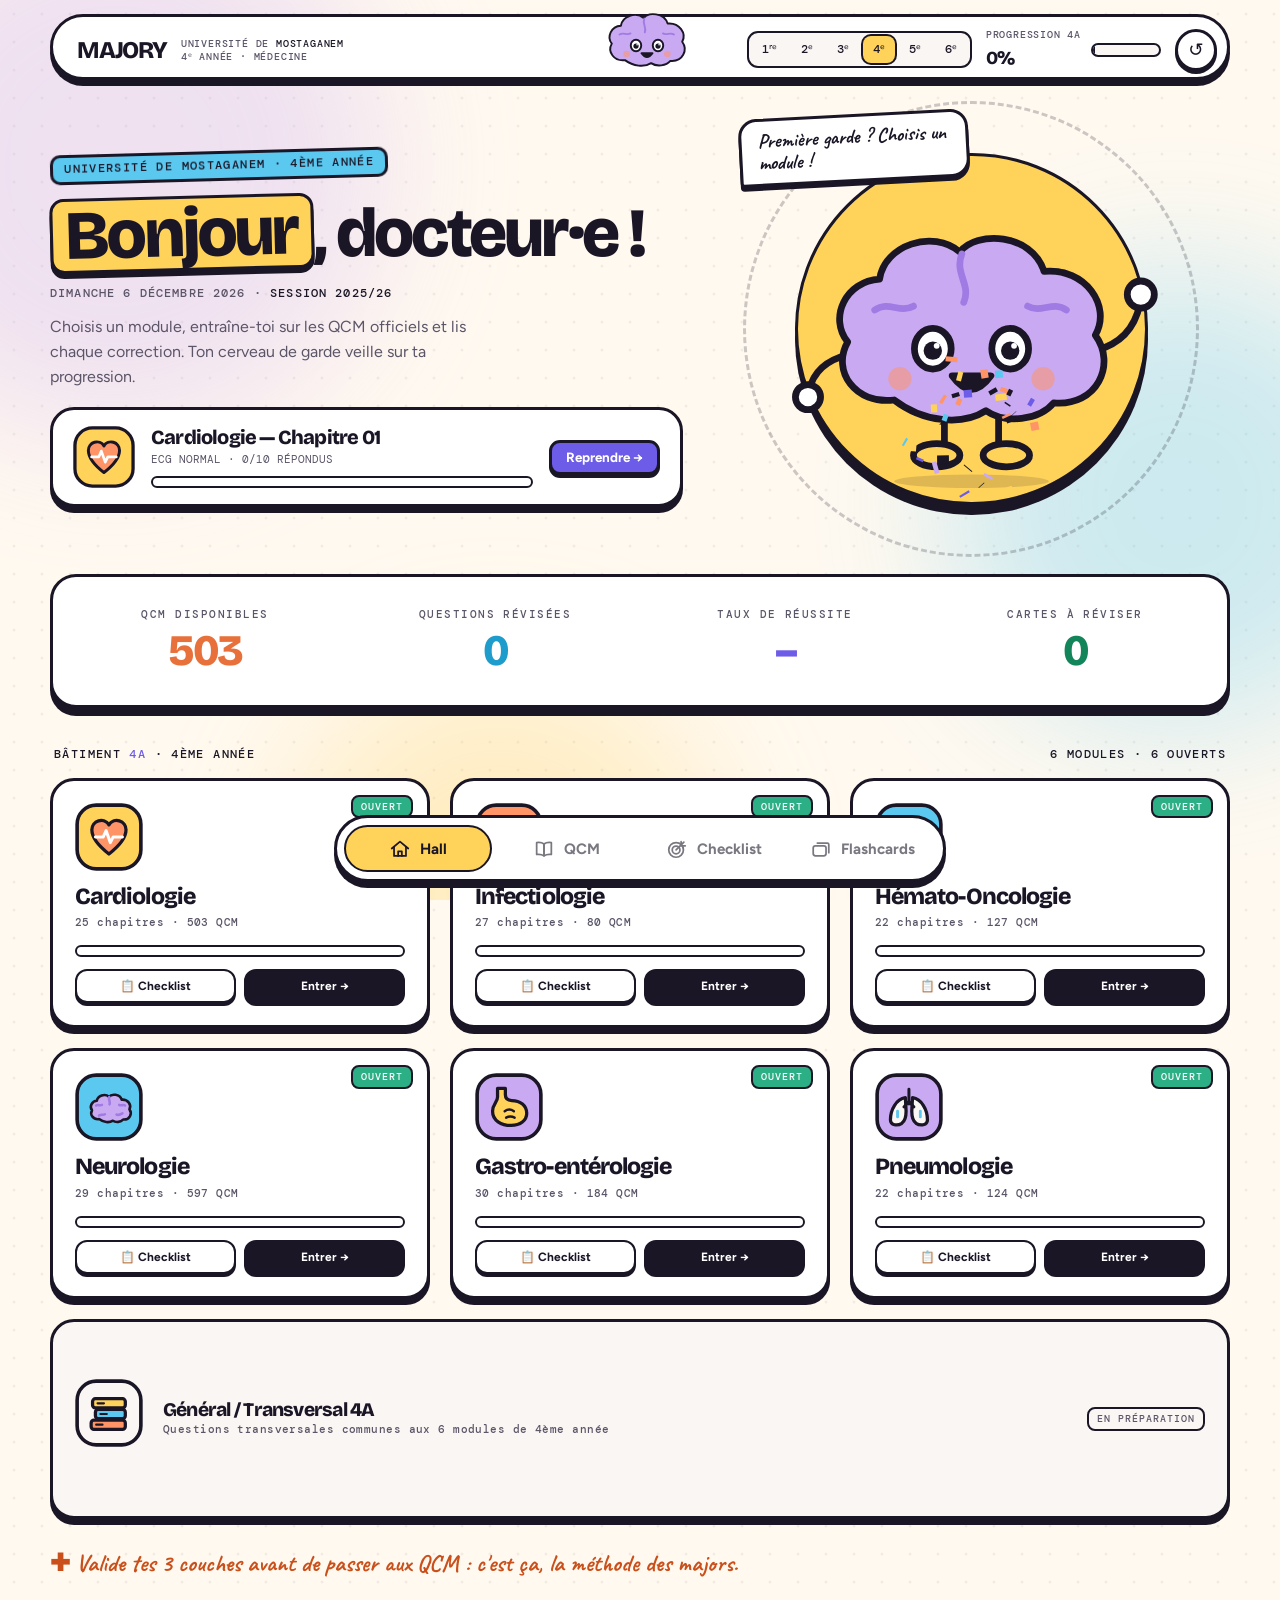
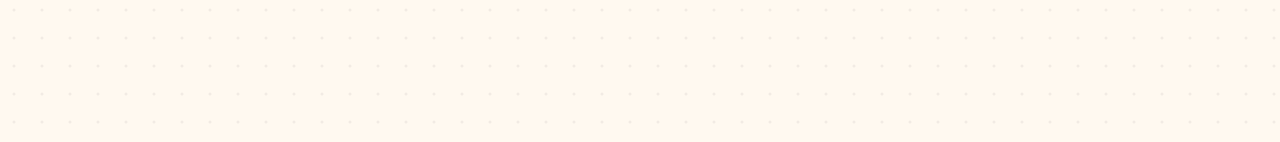
==== dashboard.html @ 31c9e13b "Add files via upload" ====
﻿<!DOCTYPE html>
<html lang="fr">
<head>
<meta charset="UTF-8">
<meta name="viewport" content="width=device-width, initial-scale=1.0">
<title>MAJORY — Dashboard QCM</title>
<meta name="description" content="Dashboard MAJORY : choisis une spécialité et révise les QCM de médecine, de la 1ère à la 6ème année, avec correction détaillée.">
<link rel="icon" type="image/svg+xml" href="assets/favicon.svg">
<link rel="preconnect" href="https://fonts.googleapis.com">
<link rel="preconnect" href="https://fonts.gstatic.com" crossorigin>
<link href="https://fonts.googleapis.com/css2?family=Bricolage+Grotesque:opsz,wght@12..96,500..800&family=Figtree:wght@400..700&family=DM+Mono:wght@500&family=Caveat:wght@700&display=swap" rel="stylesheet">
<link rel="stylesheet" href="assets/mascot.css">
<link rel="stylesheet" href="assets/app.css">
</head>
<body>
<svg width="0" height="0" style="position:absolute" aria-hidden="true" focusable="false"><defs>
<symbol id="brain" viewBox="40 30 320 220"><g stroke="#1A1626" stroke-width="7" stroke-linecap="round" stroke-linejoin="round">
<path d="M120 215C80 220 55 185 72 155C52 130 70 92 105 90C110 55 160 38 188 62C205 40 262 42 275 82C318 78 345 118 328 148C350 178 330 222 285 218C270 236 235 240 215 226C190 242 150 238 120 215Z" fill="#C9A9F2"/>
<g fill="none" stroke="#A07BE3" stroke-width="7"><path d="M190 64C182 84 200 96 192 114"/><path d="M100 122C115 112 125 126 140 118"/><path d="M298 122C284 112 272 126 258 118"/></g>
<circle cx="126" cy="193" r="12" fill="#FF9466" opacity=".55" stroke="none"/><circle cx="274" cy="193" r="12" fill="#FF9466" opacity=".55" stroke="none"/>
<ellipse cx="160" cy="162" rx="19" ry="21" fill="#fff"/><circle cx="163" cy="165" r="9.5" fill="#1A1626" stroke="none"/>
<ellipse cx="240" cy="162" rx="19" ry="21" fill="#fff"/><circle cx="243" cy="165" r="9.5" fill="#1A1626" stroke="none"/>
<path d="M180 190Q200 218 220 190Z" fill="#1A1626"/></g></symbol>
<symbol id="brain-sad" viewBox="40 30 320 220"><g stroke="#1A1626" stroke-width="7" stroke-linecap="round" stroke-linejoin="round">
<path d="M120 215C80 220 55 185 72 155C52 130 70 92 105 90C110 55 160 38 188 62C205 40 262 42 275 82C318 78 345 118 328 148C350 178 330 222 285 218C270 236 235 240 215 226C190 242 150 238 120 215Z" fill="#C9A9F2"/>
<g fill="none" stroke="#A07BE3" stroke-width="7"><path d="M190 64C182 84 200 96 192 114"/><path d="M100 122C115 112 125 126 140 118"/><path d="M298 122C284 112 272 126 258 118"/></g>
<path d="M138 140L178 128M262 140L222 128" fill="none"/>
<ellipse cx="160" cy="165" rx="19" ry="21" fill="#fff"/><circle cx="160" cy="173" r="9.5" fill="#1A1626" stroke="none"/>
<ellipse cx="240" cy="165" rx="19" ry="21" fill="#fff"/><circle cx="240" cy="173" r="9.5" fill="#1A1626" stroke="none"/>
<path d="M178 212Q200 188 222 212" fill="none"/>
<path d="M300 150q10 14 0 24q-10-10 0-24z" fill="#5BC8F0" stroke-width="5"/></g></symbol>
<symbol id="brain-wow" viewBox="40 30 320 220"><g stroke="#1A1626" stroke-width="7" stroke-linecap="round" stroke-linejoin="round">
<path d="M120 215C80 220 55 185 72 155C52 130 70 92 105 90C110 55 160 38 188 62C205 40 262 42 275 82C318 78 345 118 328 148C350 178 330 222 285 218C270 236 235 240 215 226C190 242 150 238 120 215Z" fill="#C9A9F2"/>
<g fill="none" stroke="#A07BE3" stroke-width="7"><path d="M190 64C182 84 200 96 192 114"/><path d="M100 122C115 112 125 126 140 118"/><path d="M298 122C284 112 272 126 258 118"/></g>
<circle cx="126" cy="196" r="12" fill="#FF9466" opacity=".55" stroke="none"/><circle cx="274" cy="196" r="12" fill="#FF9466" opacity=".55" stroke="none"/>
<path d="M140 124Q160 108 180 122M220 122Q240 108 260 124" fill="none"/>
<ellipse cx="160" cy="160" rx="22" ry="25" fill="#fff"/><circle cx="160" cy="160" r="9" fill="#1A1626" stroke="none"/><circle cx="164" cy="155" r="3" fill="#fff" stroke="none"/>
<ellipse cx="240" cy="160" rx="22" ry="25" fill="#fff"/><circle cx="240" cy="160" r="9" fill="#1A1626" stroke="none"/><circle cx="244" cy="155" r="3" fill="#fff" stroke="none"/>
<path d="M200 188c-14 0-18 28 0 28s14-28 0-28z" fill="#1A1626"/></g></symbol>
</defs></svg>

<div class="halo" aria-hidden="true"><i class="h1"></i><i class="h2"></i><i class="h3"></i></div>
<div class="app">
<!-- ================= BARRE PILULE ================= -->
<header class="pill-header" id="hdr">
  <div class="pill-bar">
    <div class="pill-left">
      <a class="brand" href="#" onclick="go('dashboard');return false" aria-label="MAJORY, accueil">MAJORY</a>
      <div class="fac">UNIVERSITÉ DE <b>MOSTAGANEM</b><br><span id="sideYearLabel">4ᵉ ANNÉE · MÉDECINE</span></div>
    </div>
    <a class="pill-mascot-center" href="#" aria-label="Mascotte MAJORY"><span data-mascot data-head></span></a>
    <div class="pill-right">
      <div class="year-toggle-wrap">
        <div class="year-toggle-btns">
          <button type="button" class="year-btn" id="btnYear1" onclick="switchAcademicYear('1ere')" title="1ʳᵉ année">1ʳᵉ</button>
          <button type="button" class="year-btn" id="btnYear2" onclick="switchAcademicYear('2eme')" title="2ᵉ année">2ᵉ</button>
          <button type="button" class="year-btn" id="btnYear3" onclick="switchAcademicYear('3eme')" title="3ᵉ année">3ᵉ</button>
          <button type="button" class="year-btn on" id="btnYear4" onclick="switchAcademicYear('4eme')" title="4ᵉ année">4ᵉ</button>
          <button type="button" class="year-btn" id="btnYear5" onclick="switchAcademicYear('5eme')" title="5ᵉ année">5ᵉ</button>
          <button type="button" class="year-btn" id="btnYear6" onclick="switchAcademicYear('6eme')" title="6ᵉ année">6ᵉ</button>
        </div>
      </div>
      <div class="side-prog-wrap">
        <div class="side-prog"><span id="sideProgLabel">PROGRESSION 4A</span><span id="sidePct">0%</span></div>
        <div class="side-bar"><i id="sideBar"></i></div>
      </div>
      <button class="reset-btn" id="resetBtn" title="Réinitialiser la progression" aria-label="Réinitialiser la progression">↺</button>
    </div>
  </div>
</header>

<!-- ================= DOCK ================= -->
<nav aria-label="Navigation" data-on="dashboard">
  <i class="ind" id="ind"></i>
  <button class="nav-it on" data-view="dashboard" aria-current="page">
    <svg class="ni" viewBox="0 0 24 24" aria-hidden="true"><path d="M3 11.5 12 4l9 7.5"/><path d="M5.5 10v9.5h13V10"/><path class="door" d="M10 19.5v-5h4v5"/></svg><span>Hall</span>
  </button>
  <button class="nav-it" data-view="annales">
    <svg class="ni" viewBox="0 0 24 24" aria-hidden="true"><path class="bk l" d="M12 6.5C10 5 7 4.6 4 5v13c3-.4 6 .1 8 1.5Z"/><path class="bk r" d="M12 6.5C14 5 17 4.6 20 5v13c-3-.4-6 .1-8 1.5Z"/></svg><span>QCM</span>
  </button>
  <button class="nav-it" data-view="tracker">
    <svg class="ni" viewBox="0 0 24 24" aria-hidden="true"><circle cx="11" cy="13" r="8"/><circle cx="11" cy="13" r="4.2"/><path class="dart" d="M11 13 19.5 4.5M16.5 4v4.5H21"/></svg><span>Checklist</span>
  </button>
  <button class="nav-it" data-view="flash">
    <svg class="ni" viewBox="0 0 24 24" aria-hidden="true"><path class="fc2" d="M8 5.5h11a1.5 1.5 0 0 1 1.5 1.5v9"/><rect class="fc1" x="3.5" y="8.5" width="14" height="11" rx="2.5"/></svg><span>Flashcards</span><span class="bdg" id="navDue">0</span>
  </button>
</nav>
<!-- ================= MAIN ================= -->
<main>
<div class="wrap">

<!-- ===== VIEW: DASHBOARD ===== -->
<section class="view on" id="view-dashboard">
  <div class="hall">
    <div class="hall-main">
      <span class="overline" id="dashYearOverline">Université de Mostaganem · 4ème année</span>
      <h1><span id="hallHi">Bonjour</span>, docteur·e !</h1>
      <p class="date-line" id="dateLine"></p>
      <p class="sub" style="margin-top:12px">Choisis un module, entraîne-toi sur les QCM officiels et lis chaque correction. Ton cerveau de garde veille sur ta progression.</p>
      <div id="hall-resume"></div>
    </div>
    <div class="stage">
      <div class="disc"></div>
      <div class="m-bubble" id="hallSay">Prêt·e pour la garde ?</div>
      <span data-mascot></span>
    </div>
  </div>
  <div id="dash-body"></div>
</section>

<!-- ===== VIEW: ANNALES ===== -->
<section class="view" id="view-annales">
  <div class="view-head">
    <span class="overline">Questions d'examen officielles</span>
    <h1><em>QCM</em></h1>
    <p class="sub">Sélectionne un module pour accéder à la liste de ses chapitres. Filtre par session et type d'épreuve.</p>
  </div>
  <div id="an-body"></div>
</section>

<!-- ===== VIEW: TRACKER / CHECKLIST ===== -->
<section class="view" id="view-tracker">
  <div class="view-head">
    <span class="overline" id="trYearOverline">Université de Mostaganem · Méthode des 3 couches</span>
    <h1>Checklist <em>des Cours</em></h1>
    <p class="sub">Suis méthodiquement ta progression par cours : valide la <b>1ère couche</b> (compréhension globale), la <b>2ème couche</b> (mémorisation active des détails) et la <b>3ème couche</b> (consolidation rapide), puis teste tes connaissances avec le bouton <b>Practise</b>.</p>
  </div>
  <div id="tr-body"></div>
</section>

<!-- ===== VIEW: FLASHCARDS ===== -->
<section class="view" id="view-flash">
  <div class="view-head">
    <span class="overline">Mémorisation médicale active · Répétition espacée</span>
    <h1>Flashcards <em>Anki</em></h1>
    <p class="sub">Crée tes paquets de révision par module et mémorise tes cours durablement grâce à l'algorithme de répétition espacée (SM-2). Évalue la difficulté de chaque carte pour programmer son rappel idéal.</p>
  </div>
  <div id="fl-body"></div>
</section>

</div>
</main>
</div>

<!-- ===== STUDY SESSION OVERLAY ===== -->
<div id="study">
  <div class="s-top">
    <button class="btn btn-sm" id="studyQuit">← Quitter la session</button>
    <span class="chip" id="studyDeck" style="background:var(--dk2);border-color:var(--dk-line);color:var(--dk-text)"></span>
    <span class="s-count" id="studyCount"></span>
  </div>
  <div id="studyArea" style="width:100%;max-width:760px;flex:1;display:flex;flex-direction:column"></div>
</div>

<!-- ===== MODALS ===== -->
<div class="overlay" id="ov-prep">
  <div class="modal">
    <button class="x" data-close>✕</button>
    <div class="prep-ico" id="prepIco">❤️</div>
    <h3 id="prepTitle">Module en préparation</h3>
    <p class="msub" id="prepSub" style="margin-bottom:8px">Les annales officielles de ce module sont en cours de <b>numérisation, vérification et indexation pédagogique</b>. Ce module sera disponible très prochainement pour les étudiants de la faculté.</p>
    <p class="hand" style="font-size:1.3rem">on y travaille, promis ✚</p>
    <div class="m-actions"><button class="btn btn-solid" data-close>Fermer</button></div>
  </div>
</div>

<div class="overlay" id="ov-deck">
  <div class="modal">
    <button class="x" data-close>✕</button>
    <h3>Créer un nouveau paquet</h3>
    <p class="msub">Flashcards Anki — organise tes cartes par module.</p>
    <form id="deckForm">
      <div class="field"><label>Nom du paquet *</label><input required id="dkName" placeholder="ex. Valvulopathies — critères"></div>
      <div class="field"><label>Module associé</label>
        <select id="dkModule">
          <optgroup label="4ème Année (Mostaganem)">
            <option value="Cardiologie">❤️ Cardiologie</option>
            <option value="Infectiologie">🦠 Infectiologie</option>
            <option value="Hémato-Oncologie">🩸 Hémato-Oncologie</option>
            <option value="Neurologie">🧠 Neurologie</option>
            <option value="Gastro-entérologie">🩺 Gastro-entérologie</option>
            <option value="Pneumologie">🫁 Pneumologie</option>
          </optgroup>
          <optgroup label="5ème Année (Mostaganem)">
            <option value="Endocrinologie">🩺 Endocrinologie</option>
            <option value="OTR">🦴 OTR</option>
            <option value="Uro-néphrologie">🫘 Uro-néphrologie</option>
            <option value="Psychiatrie">🧠 Psychiatrie</option>
            <option value="Gynécologie">🤰 Gynécologie</option>
            <option value="Pédiatrie">👶 Pédiatrie</option>
          </optgroup>
          <option value="Général">📚 Général / Transversal</option>
        </select>
      </div>
      <div class="field"><label>Description (optionnelle)</label><input id="dkDesc" placeholder="À quoi sert ce paquet ?"></div>
      <div class="field"><label>⚡ Rythme de révision &amp; délais</label>
        <div class="fgrid4">
          <div><input type="number" min="1" value="20" id="dkDay"><p class="form-note">Cartes / jour</p></div>
          <div><input value="10" disabled><p class="form-note">À revoir (min)</p></div>
          <div><input type="number" min="1" value="1" id="dkHard"><p class="form-note">Difficile (j)</p></div>
          <div><input type="number" min="1" value="3" id="dkGood"><p class="form-note">Bon (j)</p></div>
        </div>
        <div style="margin-top:10px"><input type="number" min="1" value="7" id="dkEasy" style="width:74px"><p class="form-note">Facile (jours)</p></div>
      </div>
      <div class="m-actions"><button type="button" class="btn" data-close>Annuler</button><button type="submit" class="btn btn-solid">Créer le paquet ✚</button></div>
    </form>
  </div>
</div>

<div class="overlay" id="ov-card">
  <div class="modal">
    <button class="x" data-close>✕</button>
    <h3 id="cardTitle">Ajouter une carte</h3>
    <p class="msub" id="cardSub">Flashcard — mémorisation active.</p>
    <div class="warn hidden" id="cardWarn">⚠️ Tu n'as pas encore créé de paquet. Clique sur « ✚ Créer un nouveau paquet » ci-dessous pour commencer !</div>
    <form id="cardForm">
      <div class="field"><label>Paquet de destination *</label>
        <select id="cdDeck"></select>
        <button type="button" class="btn btn-sm btn-ghost" style="margin-top:8px" onclick="closeOv('ov-card');openOv('ov-deck')">✚ Créer un nouveau paquet</button>
      </div>
      <div class="field"><label>Recto (Question / Définition / Cas) *</label><textarea required id="cdFront"></textarea></div>
      <div class="field"><label>Verso (Réponse complète / Explication) *</label><textarea required id="cdBack"></textarea></div>
      <div class="field"><label>Indice (optionnel)</label><input id="cdHint" placeholder="Un mot-clé pour t'aider…"></div>
      <div class="m-actions"><button type="button" class="btn" data-close>Annuler</button><button type="submit" class="btn btn-solid" id="cdSubmit">Enregistrer la carte</button></div>
    </form>
  </div>
</div>

<div class="overlay" id="ov-settings">
  <div class="modal">
    <button class="x" data-close>✕</button>
    <h3>⚙️ Paramètres de révision &amp; délais</h3>
    <p class="msub">Définis ton objectif quotidien de cartes et les délais personnalisés de révision pour ce paquet.</p>
    <div class="settings-row"><span class="dot" style="background:var(--ink)"></span><span class="txt">📊 Cartes / jour<small>Limite max à étudier chaque jour (0 = illimité)</small></span><input type="number" min="0" id="stDay"></div>
    <div class="settings-row"><span class="dot" style="background:var(--red)"></span><span class="txt">🔴 À revoir<small>Reste fixé sur 10 min (rappel immédiat)</small></span><input value="10 min" disabled></div>
    <div class="settings-row"><span class="dot" style="background:var(--orange)"></span><span class="txt">🟠 Difficile<small>Délai avant rappel si difficile</small></span><input type="number" min="1" id="stHard"> </div>
    <div class="settings-row"><span class="dot" style="background:var(--green)"></span><span class="txt">🟢 Bon<small>Délai avant rappel si bonne réponse</small></span><input type="number" min="1" id="stGood"></div>
    <div class="settings-row"><span class="dot" style="background:var(--blue)"></span><span class="txt">🔵 Facile<small>Délai avant rappel si facile</small></span><input type="number" min="1" id="stEasy"></div>
    <div class="m-actions"><button class="btn" data-close>Annuler</button><button class="btn btn-solid" id="stSave">💾 Enregistrer les réglages</button></div>
  </div>
</div>

<div class="overlay" id="ov-scoring">
  <div class="modal" style="max-width:680px">
    <button class="x" data-close>✕</button>
    <div style="display:flex;gap:8px;align-items:center;margin-bottom:8px">
      <span class="chip g" id="scmModBadge">🩺 ENDOCRINOLOGIE</span>
      <span class="chip" id="scmCountBadge">QCM D'ANNALES</span>
    </div>
    <h3 id="scmChTitle" style="font-size:1.55rem;margin:6px 0 4px">Nom du Chapitre</h3>
    <p class="msub" style="margin-bottom:20px">Choisis la méthode de correction et de notation pour cette session de révision :</p>
    
    <div style="display:grid;grid-template-columns:1fr 1fr;gap:16px;margin-bottom:20px">
      <!-- Option 1: Notation Partielle -->
      <div class="card lift" id="cardScPartiel" style="cursor:pointer;border:2px solid var(--blue);background:#F3F6FD;padding:18px;display:flex;flex-direction:column;justify-content:space-between" onclick="setChapterScoringMode('partiel')">
        <div>
          <div style="display:flex;align-items:center;gap:8px;margin-bottom:8px">
            <span style="font-size:1.5rem">🎯</span>
            <b style="font-size:1.1rem;color:var(--blue)">Notation Partielle</b>
          </div>
          <p style="font-size:.86rem;line-height:1.5;color:var(--ink);margin-bottom:10px">
            Points proportionnels aux bonnes réponses cochées : si les réponses justes sont <b>ABC</b> et que tu réponds <b>AB</b>, tu gagnes <b>2/3 de la note</b> (+0.67 pt).
          </p>
          <div style="background:#FFF1EF;border:1px solid #E8806E;padding:8px 10px;font-size:.8rem;color:var(--red);line-height:1.4;margin-bottom:14px">
            ⚠️ <b>Règle éliminatoire :</b> Si tu coches <b>au moins une réponse fausse</b> (ex : ACE au lieu de ABC), tu obtiens <b>0 sur la question</b>.
          </div>
        </div>
        <button type="button" class="btn btn-sm btn-solid" style="width:100%;background:var(--blue);border-color:var(--blue);color:#fff" onclick="setChapterScoringMode('partiel')">
          Choisir Notation Partielle →
        </button>
      </div>

      <!-- Option 2: Tout ou Rien -->
      <div class="card lift" id="cardScTor" style="cursor:pointer;border:2px solid var(--ink);padding:18px;display:flex;flex-direction:column;justify-content:space-between" onclick="setChapterScoringMode('tor')">
        <div>
          <div style="display:flex;align-items:center;gap:8px;margin-bottom:8px">
            <span style="font-size:1.5rem">⚡</span>
            <b style="font-size:1.1rem">Tout ou Rien</b>
          </div>
          <p style="font-size:.86rem;line-height:1.5;color:var(--ink);margin-bottom:10px">
            Tu dois cocher <b>strictement toutes les réponses justes</b> et aucune fausse (ex : cocher exactement <b>ABC</b>) pour valider la question (+1 pt).
          </p>
          <div style="background:var(--paper);border:1px solid var(--line);padding:8px 10px;font-size:.8rem;color:var(--ink-soft);line-height:1.4;margin-bottom:14px">
            ⚡ <b>Exigence concours :</b> Tout oubli ou toute erreur donne <b>0 point</b>. Barème strict classique des épreuves médicales.
          </div>
        </div>
        <button type="button" class="btn btn-sm btn-solid" style="width:100%" onclick="setChapterScoringMode('tor')">
          Choisir Tout ou Rien →
        </button>
      </div>
    </div>

    <div style="display:flex;justify-content:space-between;align-items:center;padding-top:12px;border-top:1px solid var(--line);font-size:.82rem;color:var(--ink-soft)">
      <span>💡 Tu pourras consulter la 2ème méthode et basculer à tout moment dans le chapitre.</span>
      <button type="button" class="btn btn-sm btn-ghost" data-close>Fermer</button>
    </div>
  </div>
</div>

<div class="overlay" id="ov-faculty-select">
  <div class="modal" role="dialog" aria-modal="true" aria-labelledby="fmTitle">
    <button class="x" data-close aria-label="Fermer">×</button>
    <p class="fm-meta"><span id="facModBadge">Module</span><span class="fm-dot"></span><span id="facTotalBadge">QCM</span></p>
    <h3 class="fm-title" id="fmTitle">Facultés</h3>
    <p class="fm-sub">Choisis les facultés dont tu veux réviser les QCM.</p>

    <div class="fm-list" id="facOptionsList">
      <!-- Options injectées par openFacultyModal() -->
    </div>

    <div class="fm-foot">
      <div class="fm-links">
        <button type="button" class="fm-link" onclick="selectAllFaculties(true)">Tout cocher</button>
      </div>
      <span class="fm-sum" id="facSelectedSummary">3 facultés sélectionnées</span>
    </div>

    <div class="fm-actions">
      <button class="fm-btn" data-close>Annuler</button>
      <button class="fm-btn p" onclick="applyFacultySelection()">Valider et s'entraîner</button>
    </div>
  </div>
</div>

<div id="toasts"></div>

<!-- ================= OFFICIAL FACULTY DATA & JUSTIFICATIONS ================= -->
<script src="data/qcm-endocrinologie.js"></script>
<script src="data/qcm-gastro.js"></script>
<script src="data/qcm-infectieux.js"></script>
<script src="data/qcm-pneumo.js"></script>
<script src="data/qcm-hemato.js"></script>
<script src="data/qcm-neuro.js"></script>
<script src="data/qcm-cardio.js"></script>
<script src="data/qcm-gyneco.js"></script>
<script src="data/qcm-psy.js"></script>
<script src="data/qcm-pediatrie.js"></script>
<script src="data/qcm-uro.js"></script>
<script src="data/database.js"></script>
<script src="data/justifications-part1.js"></script>
<script src="data/justifications-part2.js"></script>
<script src="data/justifications-part3.js"></script>
<script src="data/justifications-part4.js"></script>
<script src="data/justifications-part5.js"></script>
<script src="data/justifications-gastro.js"></script>
<script src="data/justifications-infectieux.js"></script>
<script src="data/justifications-pneumo.js"></script>
<script src="data/justifications-hemato.js"></script>
<script src="data/justifications-neuro.js"></script>
<script src="data/justifications-cardio.js"></script>
<script src="data/justifications-gyneco.js"></script>
<script src="data/justifications-psy.js"></script>
<script src="data/justifications-pediatrie.js"></script>
<script src="data/justifications-uro.js"></script>
<script src="data/qcm-otr.js"></script>
<script src="data/justifications-otr.js"></script>
<script src="data/qcm-systemique.js"></script>
<script src="data/justifications-systemique.js"></script>
<script src="data/qcm-medlegale.js"></script>
<script src="data/justifications-medlegale.js"></script>
<script src="data/qcm-medtravail.js"></script>
<script src="data/justifications-medtravail.js"></script>
<script src="data/qcm-geriatrie.js"></script>
<script src="data/justifications-geriatrie.js"></script>
<script src="data/qcm-dermato.js"></script>
<script src="data/justifications-dermato.js"></script>
<script src="data/qcm-umc.js"></script>
<script src="data/justifications-umc.js"></script>
<script src="data/qcm-ophtalmo.js"></script>
<script src="data/justifications-ophtalmo.js"></script>
<script src="data/qcm-orl.js"></script>
<script src="data/justifications-orl.js"></script>
<script src="data/qcm-ssh.js"></script>
<script src="data/justifications-ssh.js"></script>
<script src="data/qcm-anatomie.js"></script>
<script src="data/qcm-anatomie-s2.js"></script>
<script src="data/justifications-anatomie.js"></script>
<script src="data/justifications-anatomie-s2.js"></script>
<script src="data/qcm-biochimie.js"></script>
<script src="data/justifications-biochimie.js"></script>
<script src="data/qcm-biophysique.js"></script>
<script src="data/justifications-biophysique.js"></script>
<script src="data/qcm-chimie.js"></script>
<script src="data/justifications-chimie.js"></script>
<script src="data/qcm-biostat.js"></script>
<script src="data/justifications-biostat.js"></script>
<script src="data/qcm-cytologie.js"></script>
<script src="data/justifications-cytologie.js"></script>
<script src="data/qcm-physiologie.js"></script>
<script src="data/justifications-physiologie.js"></script>
<script src="data/qcm-histologie.js"></script>
<script src="data/justifications-histologie.js"></script>
<script src="data/qcm-embryologie.js"></script>
<script src="data/justifications-embryologie.js"></script>

<script src="assets/icons.js"></script>
<script>
/* ================= DATA & INITIALIZATION ================= */
const RM = matchMedia('(prefers-reduced-motion: reduce)').matches;

const EXT_FACS = { constantine: 'Constantine', tlemcen: 'Tlemcen', sba: 'Sidi Bel Abbès' };
const ALL_FACS = ['mosta', 'alger', 'oran', 'constantine', 'tlemcen', 'sba'];
function facKey(q){
  if (q.isAlger) return 'alger';
  if (q.isOran) return 'oran';
  const f = String(q.faculty || '');
  return /constantine/i.test(f) ? 'constantine' : /tlemcen/i.test(f) ? 'tlemcen' : /sidi/i.test(f) ? 'sba' : 'mosta';
}
const ACADEMIC_YEARS = {
  '1ere': {
    id: '1ere',
    title: '1ère Année',
    code: '1A',
    facBadge: '1ʳᵉ ANNÉE · MÉDECINE',
    subTitle: 'Université de Mostaganem · 1ère année',
    desc: 'Programme officiel du 1er cycle · 10 modules fondamentaux',
    modules: [
      { id:'anatomie', ico:'💀', name:'Anatomie', active:true, chaps:46, qcm:336, desc:'Programme officiel · 42 cours + 4 TP · 336 QCMs (S1 + S2, EMD 2020-2025 + TP)' },
      { id:'cytologie', ico:'🔬', name:'Cytologie', active:true, chaps:12, qcm:213, desc:'Biologie cellulaire & cytologie · 12 cours officiels · 213 QCMs (EMD & S2 2019-2026)' },
      { id:'biochimie', ico:'🧬', name:'Biochimie', active:true, chaps:20, qcm:390, desc:'Biochimie structurale & métabolique · 20 cours officiels · 390 QCMs (S1 + S2, 2019-2026)' },
      { id:'biophysique', ico:'⚛️', name:'Biophysique', active:true, chaps:20, qcm:247, desc:'Biophysique médicale & rayonnements · 16 cours officiels + 4 thèmes · 247 QCMs (S1 + S2, EMD 2018-2026)' },
      { id:'biostat', ico:'📊', name:'Biostat', active:true, chaps:19, qcm:93, desc:'Biostatistiques & probabilités · 19 cours officiels · 93 QCMs (EMD 2019-2026)' },
      { id:'chimie', ico:'🧪', name:'Chimie', active:true, chaps:10, qcm:105, desc:'Chimie générale & organique · 8 cours officiels + 2 thèmes · 105 QCMs (S1 + S2, EMD 2020-2026)' },
      { id:'embryologie', ico:'🐣', name:'Embryologie', active:true, chaps:16, qcm:60, desc:'Embryologie générale & organogenèse · 16 cours officiels · 60 QCMs (EMD 2025-2026 Mostaganem)' },
      { id:'physiologie', ico:'⚡', name:'Physiologie', active:true, chaps:14, qcm:190, desc:'Physiologie générale & métabolique · 14 cours officiels · 190 QCMs (EMD 2019-2026 + Annales)' },
      { id:'histologie', ico:'🧫', name:'Histologie', active:true, chaps:11, qcm:214, desc:'Histologie générale & étude des tissus · 11 cours officiels · 214 QCMs (EMD 2019-2026 + Annales)' },
      { id:'ssh', ico:'🤝', name:'SSH', active:true, chaps:24, qcm:139, desc:'Santé, Société et Humanité · 24 cours officiels (Programme annuel)' },
      { id:'gen1', ico:'📚', name:'Général / Transversal 1A', desc:'Questions transversales communes aux 10 modules de 1ère année', transversal:true }
    ]
  },
  '4eme': {
    id: '4eme',
    title: '4ème Année',
    code: '4A',
    facBadge: '4ᵉ ANNÉE · MÉDECINE',
    subTitle: 'Université de Mostaganem · 4ème année',
    desc: 'Programme officiel du 2ème cycle · 6 modules cliniques',
    modules: [
      { id:'cardio', ico:'❤️', name:'Cardiologie', active:true, chaps:25, qcm:503, desc:'Pathologies cardiovasculaires, valvulopathies, coronaropathies, HTA · 25 cours officiels' },
      { id:'infectieux', ico:'🦠', name:'Infectiologie', active:true, chaps:27, qcm:80, desc:'Maladies infectieuses et transmissibles, antibiothérapie · 27 cours officiels' },
      { id:'hemato', ico:'🩸', name:'Hémato-Oncologie', active:true, chaps:22, qcm:127, desc:'Hémopathies bénignes et malignes, anémies, hémostase, oncologie générale · 22 cours officiels' },
      { id:'neuro', ico:'🧠', name:'Neurologie', active:true, chaps:29, qcm:597, desc:'Annales officielles EMD Mostaganem & Alger (2022-2026)' },
      { id:'gastro', ico:'🩺', name:'Gastro-entérologie', active:true, chaps:30, qcm:184, desc:'Évaluation en Hépatologie, Gastro-entérologie et Chirurgie Viscérale · 30 cours officiels' },
      { id:'pneumo', ico:'🫁', name:'Pneumologie', active:true, chaps:22, qcm:124, desc:'Pathologies respiratoires, infections, BPCO, asthme, cancer · 22 cours officiels' },
      { id:'gen4', ico:'📚', name:'Général / Transversal 4A', desc:'Questions transversales communes aux 6 modules de 4ème année', transversal:true }
    ]
  },
  '5eme': {
    id: '5eme',
    title: '5ème Année',
    code: '5A',
    facBadge: '5ᵉ ANNÉE · MÉDECINE',
    subTitle: 'Université de Mostaganem · 5ème année',
    desc: 'Programme officiel du 2ème cycle · 6 modules cliniques',
    modules: [
      { id:'endo', ico:'🩺', name:'Endocrinologie', active:true, chaps:25, qcm:369, desc:'Annales complètes EMD, contrôles et rattrapages' },
      { id:'otr', ico:'🦴', name:'OTR (Orthopédie - Traumatologie - Rhumatologie - MPR)', active:true, chaps:45, qcm:686, desc:'Annales Officielles Mostaganem & Banque Oran · 686 QCM' },
      { id:'uro', ico:'🫘', name:'Uro-néphrologie', active:true, chaps:34, qcm:920, desc:'Urologie et néphrologie · 22 cours & 12 TD officiels' },
      { id:'psy', ico:'🧠', name:'Psychiatrie', active:true, chaps:23, qcm:197, desc:'Psychiatrie et santé mentale · 23 cours & TD · 197 QCM d\'annales certifiées (Mostaganem & Oran)' },
      { id:'gyn', ico:'🤰', name:'Gynécologie', active:true, chaps:37, qcm:466, desc:'Gynécologie et obstétrique · 37 cours officiels · 466 QCM d\'annales' },
      { id:'ped', ico:'👶', name:'Pédiatrie', active:true, chaps:57, qcm:190, desc:'Pédiatrie et néonatalogie · 49 cours & 8 TD officiels' },
      { id:'gen5', ico:'📚', name:'Général / Transversal 5A', desc:'Questions transversales communes aux modules de 5ème année', transversal:true }
    ]
  },
  '6eme': {
    id: '6eme',
    title: '6ème Année',
    code: '6A',
    facBadge: '6ᵉ ANNÉE · MÉDECINE',
    subTitle: 'Université de Mostaganem · 6ème année',
    desc: 'Programme officiel du 2ème cycle · 9 modules cliniques',
    modules: [
      { id:'umc', ico:'🚑', name:'UMC (Urgences Médico-Chirurgicales)', active:true, chaps:36, qcm:258, desc:'Urgences médico-chirurgicales · 36 cours · 258 QCM (Mostaganem 2021-2025 & Oran 2023)' },
      { id:'ophtalmo', ico:'👁️', name:'Ophtalmologie', active:true, chaps:14, qcm:153, desc:'Ophtalmologie · 14 cours · 153 QCM (EMD 2019-2025, Mostaganem)' },
      { id:'orl', ico:'👂', name:'ORL', active:true, chaps:12, qcm:56, desc:'Oto-rhino-laryngologie · 12 cours · 56 QCM (EMD 2022-2025, Mostaganem)' },
      { id:'dermato', ico:'🧴', name:'Dermatologie', active:true, chaps:17, qcm:311, desc:'Dermatologie · 17 cours · 311 QCM (EMD 2020-2025, Mostaganem)' },
      { id:'systemique', ico:'🧬', name:'Maladies systémiques', active:true, chaps:20, qcm:124, desc:'Maladies systémiques · 20 cours · 124 QCM (2024-2025, Mostaganem)' },
      { id:'medlegale', ico:'⚖️', name:'Médecine légale & Droit médical', active:true, chaps:21, qcm:309, desc:'Médecine légale et droit médical · 21 cours · 309 QCM (Mostaganem 2014-2025 & Oran 2013-2020)' },
      { id:'medtravail', ico:'🏭', name:'Médecine du travail', active:true, chaps:13, qcm:193, desc:'Médecine du travail · 13 cours · 193 QCM (EMD 2019-2025, Mostaganem)' },
      { id:'geriatrie', ico:'👴', name:'Gériatrie', active:true, chaps:12, qcm:313, desc:'Gériatrie · 12 cours · 313 QCM (2023-2025, Mostaganem, Alger, Constantine, Tlemcen & Sidi Bel Abbès)' },
      { id:'epidemio', ico:'📈', name:'Épidémiologie', active:true, chaps:0, qcm:0, desc:'Épidémiologie · annales en cours d\'ajout' },
      { id:'gen6', ico:'📚', name:'Général / Transversal 6A', desc:'Questions transversales communes aux modules de 6ème année', transversal:true }
    ]
  }
};

const STORAGE_YEAR_KEY = 'majory_academic_year_v2';
let currentAcademicYear = localStorage.getItem(STORAGE_YEAR_KEY) || '4eme';

function getActiveModules(){
  return ACADEMIC_YEARS[currentAcademicYear] ? ACADEMIC_YEARS[currentAcademicYear].modules : ACADEMIC_YEARS['4eme'].modules;
}

let MODULES = [...getActiveModules()];

function updateModulesRef(){
  MODULES.length = 0;
  MODULES.push(...getActiveModules());
}

/* ================= MODULE CONFIGURATIONS (4A & 5A) ================= */
const MODULE_CONFIGS = {
  'cardio': {
    id: 'cardio',
    year: '4eme',
    title: 'Cardiologie',
    ico: '❤️',
    fullName: 'Cardiologie & Pathologies Vasculaires',
    subText: 'FACULTÉ DE MÉDECINE DE MOSTAGANEM & ALGER · 4ÈME ANNÉE · 25 COURS OFFICIELS · 503 QCM D\'ANNALES CERTIFIÉES',
    chapters: [
      "Ecg normal",
      "Rhumatisme articulaire aigue",
      "Rétrécissement mitral",
      "Insuffisance mitrale",
      "Rétrécissement aortique",
      "Insuffisance aortique",
      "Surveillance d'un opéré du cœur",
      "Syndrome coronarien chronique",
      "Endocardite",
      "Insuffisance cardiaque",
      "Hypertension artérielle",
      "Myocardiopathies",
      "Syndrome coronarien aigue",
      "Thrombose veineuse profonde",
      "Embolie pulmonaire",
      "Pathologie de l'aorte",
      "Troubles de l'excitabilité",
      "Troubles de la conduction",
      "Péricardites aigues et chroniques",
      "Cœur pulmonaire chronique",
      "Ischémie aigue",
      "Artériopathies des membres inférieurs",
      "Hypertension pulmonaire",
      "Pathologie cardiovasculaires gravides",
      "Cardiopathies congénitales"
],
    getRawQcms: () => (window.QCM_CARDIO && Array.isArray(window.QCM_CARDIO)) ? window.QCM_CARDIO : [],
    getJustifications: () => (window.JUSTIFICATIONS_CARDIO || {})
  },
  'gastro': {
    id: 'gastro',
    year: '4eme',
    title: 'Gastro-entérologie',
    ico: '🩺',
    fullName: 'Hépatologie, Gastro-entérologie & Chirurgie Viscérale',
    subText: 'FACULTÉ DE MÉDECINE DE MOSTAGANEM · 4ÈME ANNÉE · 30 COURS OFFICIELS · 184 QCM D\'ANNALES',
    chapters: [
      "L'œsophagite caustique",
      "Cancer de l'œsophage",
      "Reflux gastro-œsophagien",
      "Dyspepsie",
      "Maladie ulcéreuse gastroduodénale",
      "Gastrite",
      "Cancer de l'estomac",
      "Cirrhose du foie",
      "HTP (hypertension portale)",
      "Hépatite chronique",
      "Hépatite aiguë",
      "Hépatite toxique",
      "Tumeur du foie",
      "Lithiase biliaire",
      "Tumeur de la vésicule biliaire",
      "Pancréatite chronique",
      "Pancréatite aiguë",
      "Cancer du pancréas",
      "MICI",
      "Cancer colo-rectal",
      "Polypes et polypose recto-colique",
      "Tuberculose digestive",
      "Syndrome de l'intestin irritable",
      "Maladie cœliaque",
      "Hémorroïdes",
      "Hémorragie digestive",
      "Occlusion intestinale",
      "Traumatisme abdominal",
      "Appendicite & péritonite",
      "Hernie de l'aine"
    ],
    getRawQcms: () => (window.QCM_GASTRO && Array.isArray(window.QCM_GASTRO)) ? window.QCM_GASTRO : [],
    getJustifications: () => (window.JUSTIFICATIONS_GASTRO || {})
  },
  'endo': {
    id: 'endo',
    year: '5eme',
    title: 'Endocrinologie',
    ico: '🩺',
    fullName: 'Endocrinologie, Diabétologie et Maladies Métaboliques',
    subText: 'FACULTÉ DE MÉDECINE DE MOSTAGANEM · 5ÈME ANNÉE · 25 CHAPITRES · 369 QCM D\'ANNALES',
    chapters: [
      "Syndrome métabolique",
      "Diabète : diagnostic et classification",
      "Complications aiguës diabète",
      "Prise en charge du diabète",
      "Complications dégénératives diabète",
      "Goitre simple",
      "Hypothyroïdie",
      "Hyperthyroïdie",
      "Hirsutisme",
      "Cancer de la thyroïde",
      "Thyroïdites",
      "Obésité",
      "Nutrition et prévention",
      "Dyscalcémies",
      "Hypertension artérielles endocrines",
      "Adénomes hypophysaires",
      "Dyslipidémies",
      "Insuffisance surrénalienne",
      "Syndrome de Cushing",
      "Insuffisance antéhypophysaire",
      "Diabète insipide",
      "TD : gynécomastie endocrinienne",
      "TD : nodule thyroïdien",
      "TD : aménorrhée endocrinienne",
      "TD : dysthyroïdie chez femme enceinte"
    ],
    getRawQcms: () => (window.QCM_ENDOCRINOLOGIE && Array.isArray(window.QCM_ENDOCRINOLOGIE)) ? window.QCM_ENDOCRINOLOGIE : [],
    getJustifications: () => (window.JUSTIFICATIONS_ENDOCRINOLOGIE || {})
  },
  'infectieux': {
    id: 'infectieux',
    year: '4eme',
    title: 'Infectiologie',
    ico: '🦠',
    fullName: 'Maladies Infectieuses & Transmissibles · Antibiothérapie',
    subText: 'FACULTÉ DE MÉDECINE DE MOSTAGANEM · 4ÈME ANNÉE · 27 COURS OFFICIELS · 80 QCM D\'ANNALES',
    chapters: [
      "Choc septique",
      "Dermohypodermites",
      "Tétanos",
      "Brucellose",
      "Sepsis à staphylocoque",
      "Fièvre boutonneuse méditerranéenne",
      "La leptospirose",
      "Rubéole",
      "Méningite à liquide clair",
      "Le choléra",
      "Fièvre typhoïde",
      "Infection nosocomiale",
      "Toxoplasmose",
      "Infection à streptocoque",
      "VIH",
      "Méningite purulente",
      "La diphtérie",
      "Infection à herpès virus",
      "Paludisme",
      "La rage",
      "Amoebose",
      "TIAC",
      "Sepsis à BGN",
      "Coqueluche",
      "Éruption fébrile",
      "AES",
      "ATB"
    ],
    getRawQcms: () => (window.QCM_INFECTIEUX && Array.isArray(window.QCM_INFECTIEUX)) ? window.QCM_INFECTIEUX : [],
    getJustifications: () => (window.JUSTIFICATIONS_INFECTIEUX || {})
  },
  'pneumo': {
    id: 'pneumo',
    year: '4eme',
    title: 'Pneumologie',
    ico: '🫁',
    fullName: 'Pneumo-phtisiologie & Pathologies Respiratoires',
    subText: 'FACULTÉ DE MÉDECINE DE MOSTAGANEM · 4ÈME ANNÉE · 22 COURS OFFICIELS · 124 QCM D\'ANNALES',
    chapters: [
      "Épidémiologie et microbiologie de la tuberculose",
      "Diagnostic et traitement de la tuberculose",
      "Pneumonie aiguë communautaire",
      "Pleurésie infectieuse aiguë",
      "Pneumothorax",
      "Pneumonie nosocomiale",
      "Infection respiratoire aiguë (Grippe & Covid)",
      "Bronchopneumopathie chronique obstructive (BPCO)",
      "Exacerbation de la BPCO",
      "Abcès pulmonaires et suppurations",
      "Cancer bronchique",
      "Kyste hydatique du poumon",
      "Physiopathologie et diagnostic de l'asthme",
      "Prise en charge et traitement de l'asthme",
      "Hypertension artérielle pulmonaire",
      "Dilatation des bronches",
      "Pneumopathies infiltratives diffuses",
      "Sarcoïdose",
      "Insuffisance respiratoire chronique",
      "Tabac et tabagisme",
      "Tumeurs du médiastin",
      "Syndrome d'apnée obstructive du sommeil"
    ],
    getRawQcms: () => (window.QCM_PNEUMO && Array.isArray(window.QCM_PNEUMO)) ? window.QCM_PNEUMO : [],
    getJustifications: () => (window.JUSTIFICATIONS_PNEUMO || {})
  },
  'hemato': {
    id: 'hemato',
    year: '4eme',
    title: 'Hémato-Oncologie',
    ico: '🩸',
    fullName: 'Hématologie Clinique, Biologique & Oncologie Médicale',
    subText: 'FACULTÉ DE MÉDECINE DE MOSTAGANEM · 4ÈME ANNÉE · 22 COURS OFFICIELS · 127 QCM D\'ANNALES CERTIFIÉES',
    chapters: [
      "Anémies par carence martiale",
      "Anémies par carence en facteurs anti-pernicieux",
      "Hémolyse et Anémies hémolytiques",
      "Cytopénies et aplasie médullaire",
      "Groupes sanguins et transfusions",
      "Leucémies aigues",
      "Leucémie myéloïde chronique (LMC)",
      "Leucémie lymphoïde chronique (LLC)",
      "Dysglobulinémies / Gammapathies monoclonales",
      "Hémostase primaire",
      "Purpura thrombopénique idiopatique",
      "Coagulopathies",
      "Lymphomes hodgkiniens",
      "Lymphomes non hodgkiniens",
      "Thérapies cellulaires",
      "Épidémiologie, cancérogenèse et facteurs de risque",
      "Prévention et dépistage du cancer",
      "Échelles d'évaluation et classification en cancérologie",
      "Principes diagnostiques et bilan pré-thérapeutique",
      "Principes thérapeutiques et parcours de soins en oncologie",
      "Urgences métaboliques en oncologie",
      "Prise en charge de la douleur cancéreuse"
    ],
    getRawQcms: () => (window.QCM_HEMATO && Array.isArray(window.QCM_HEMATO)) ? window.QCM_HEMATO : [],
    getJustifications: () => (window.JUSTIFICATIONS_HEMATO || {})
  },
  'psy': {
    id: 'psy',
    year: '5eme',
    title: 'Psychiatrie',
    ico: '🧠',
    fullName: 'Psychiatrie & Santé Mentale',
    subText: 'FACULTÉ DE MÉDECINE DE MOSTAGANEM & ORAN · 5ÈME ANNÉE · 18 COURS & 5 TD OFFICIELS · 197 QCM D\'ANNALES CERTIFIÉES',
    chapters: [
            "Introduction générale à la santé mentale",
            "Trouble délirant",
            "Schizophrénies",
            "Trouble psychotique bref",
            "Trouble dépressif",
            "Trouble bipolaire",
            "Addictions",
            "PTSD et troubles liés au stress",
            "Les urgences psychiatriques & CAT",
            "Trouble veille/sommeil",
            "Troubles anxieux et TOC",
            "Généralité sur le développement de l'enfant",
            "Déficiences mentales",
            "Psychiatrie légale",
            "Troubles sexuelles",
            "Autisme",
            "Les carences de soins maternels",
            "L'adolescence et ses troubles",
            "TD : CAT devant un état d'agitation",
            "TD : Prescription et surveillance d'un traitement psychotrope",
            "TD : CAT devant une insomnie",
            "TD : CAT devant un trouble confusionnel",
            "TD : Dépistage des TSA"
      ],
    getRawQcms: () => (window.QCM_PSY && Array.isArray(window.QCM_PSY)) ? window.QCM_PSY : [],
    getJustifications: () => (window.JUSTIFICATIONS_PSY || {})
  },
  'gyn': {
    id: 'gyn',
    year: '5eme',
    title: 'Gynécologie',
    ico: '🤰',
    fullName: 'Gynécologie & Obstétrique',
    subText: 'FACULTÉS DE MÉDECINE DE MOSTAGANEM & ORAN · 5ÈME ANNÉE · 37 COURS OFFICIELS · 466 QCM D\'ANNALES CERTIFIÉES',
    chapters: [
            "Le Cycle menstruel",
            "Fécondation",
            "Bassin obstétrical",
            "Diagnostic et surveillance de la grossesse",
            "Mécanisme général de l'accouchement",
            "Les suites de couches",
            "Contractions utérines et ses anomalies",
            "Les présentations fœtales",
            "Grossesse extra-utérine",
            "Avortements et complications",
            "Menace d'accouchement prématuré",
            "Rupture prématurée des membranes",
            "Procidence du cordon",
            "Placenta prævia",
            "Hématome retro placentaire",
            "Délivrance normale et pathologique",
            "Utérus cicatriciel",
            "Rupture utérine",
            "Dépassement de terme",
            "Diabète gestationnel",
            "La macrosomie fœtale",
            "La souffrance fœtale",
            "Anomalies du liquide amniotique",
            "HTA & grossesse",
            "Anémie et grossesse",
            "Cat couple hypofertile",
            "Les aménorrhées",
            "Endométriose",
            "La Contraception",
            "Les hémorragies génitales",
            "Dépistage des cancers gynécologiques",
            "Les Maladies trophoblastiques",
            "Fibrome utérin",
            "Les tumeurs du sein",
            "Cancer de l'endomètre",
            "Le cancer du col utérin",
            "Les tumeurs de l'ovaire"
      ],
    getRawQcms: () => (window.QCM_GYNECO && Array.isArray(window.QCM_GYNECO)) ? window.QCM_GYNECO : [],
    getJustifications: () => (window.JUSTIFICATIONS_GYNECO || {})
  },
  'otr': {
    id: 'otr',
    year: '5eme',
    title: 'OTR',
    ico: '🦴',
    fullName: 'Orthopédie - Traumatologie - Rhumatologie - MPR',
    subText: 'FACULTÉ DE MÉDECINE DE MOSTAGANEM • 5ÈME ANNÉE • 45 COURS • ANNALES OFFICIELLES MOSTAGANEM (2019-2026: 144 QCM) & BANQUE ORAN (558 QCM)',
    chapters: [
      "Algoneurodystrophie",
      "Arthrite septique",
      "Arthrose (hanche, genou)",
      "Boiterie chez l'enfant",
      "Complications de l'immobilité et décubitus",
      "Connectivites",
      "Déviations rachidiennes",
      "Épaule douloureuse",
      "Fracture de jambe ouverte et fermée",
      "Fracture de l'anneau pelvien",
      "Fracture de l'extrémité proximale de l'avant-bras",
      "Fracture de l'humérus",
      "Fracture des os du carpe",
      "Fracture diaphysaire des deux os de l'avant-bras",
      "Fracture du cou du pied",
      "Fracture du fémur proximal",
      "Fracture du poignet",
      "Généralités Fractures de l'adulte",
      "Généralités Fractures de l'enfant",
      "Infections ostéo-articulaires",
      "Les amputations des membres",
      "Lésions nerveuses périphériques",
      "Les maladies luxantes de la hanche",
      "Les traumatismes de l'épaule",
      "Les traumatismes vertébraux médullaires",
      "Lombalgies et lombosciatalgies",
      "Luxation du coude",
      "Mal de Pott et tuberculose ostéo-articulaire",
      "Malformations congénitales du pied chez l'enfant",
      "Membre inférieur et locomotion",
      "Membre supérieur et préhension",
      "Ostéopathies reminéralisantes",
      "Paralysie obstétricale du plexus brachial",
      "PEC des atteintes articulaires",
      "PEC des lésions traumatiques en MPR",
      "Polyarthrite rhumatoïde",
      "Principes et base en MPR",
      "Rhumatisme métabolique (goutte)",
      "Situations d'handicap et qualité de vie",
      "Spondylarthrites",
      "Syndrome des loges",
      "Syndrome du canal carpien",
      "Traumatisme du bassin",
      "Traumatismes ligamentaires et osseux du genou",
      "Tumeurs osseuses"
    ],
    getRawQcms: () => (window.QCM_OTR && Array.isArray(window.QCM_OTR)) ? window.QCM_OTR : [],
    getJustifications: () => (window.JUSTIFICATIONS_OTR || {})
  },
  'neuro': {
    id: 'neuro',
    year: '4eme',
    title: 'Neurologie',
    ico: '🧠',
    fullName: 'Neurologie Clinique & Neurochirurgie',
    subText: 'FACULTÉ DE MÉDECINE DE MOSTAGANEM · 4ÈME ANNÉE · 29 COURS OFFICIELS · 597 QCM D\'ANNALES CERTIFIÉES',
    chapters: [
      "Neuropathies périphériques",
      "Syndrome de Guillain-Barré (SGB)",
      "Myasthénie",
      "Hémorragie sous-arachnoïdienne (HSA)",
      "Tumeurs cérébrales",
      "Maladie de Parkinson et syndromes parkinsoniens",
      "Traumatismes crâniens (TC)",
      "Sclérose en plaques (SEP)",
      "Démences",
      "Hydrocéphalies",
      "Ataxies cérébelleuses et héréditaires",
      "Sclérose latérale amyotrophique (SLA)",
      "Accidents vasculaires cérébraux (AVC)",
      "Infections et parasitoses du système nerveux",
      "Hypertension intra-crânienne (HIC)",
      "Dystrophies musculaires progressives (DMP)",
      "Myopathies inflammatoires",
      "Épilepsies",
      "Comas neurologiques",
      "Céphalées secondaires",
      "Névralgie du trijumeau",
      "Encéphalites",
      "Migraine",
      "Compression médullaire",
      "Malformations cranio-cervicales",
      "Craniosténoses",
      "Spina bifida",
      "Syndrome cérébelleux",
      "Syndrome pyramidal"
    ],
    getRawQcms: () => (window.QCM_NEURO && Array.isArray(window.QCM_NEURO)) ? window.QCM_NEURO : [],
    getJustifications: () => (window.JUSTIFICATIONS_NEURO || {})
  },
  'ped': {
    id: 'ped',
    year: '5eme',
    title: 'Pédiatrie',
    ico: '👶',
    fullName: 'Pédiatrie & Néonatalogie',
    subText: 'FACULTÉ DE MÉDECINE DE MOSTAGANEM · 5ÈME ANNÉE · 49 COURS & 8 TD OFFICIELS · 190 QCM DISPONIBLES',
    chapters: [
      
      "Détresse respiratoire néonatale",
      "Ictère néonatal à bilirubine libre",
      "Cyanose néonatale",
      "Infections néonatales",
      "Mauvaise adaptation du nouveau-né à la vie extra-utérine",
      "Prématurité et retard de croissance intra-utérin (RCIU)",
      "Développement psychomoteur",
      "Dépistage et prévention en ORL, orthopédie et santé mentale",
      "Vaccination",
      "Alimentation et besoins nutritionnels du nourrisson",
      "Rachitisme carentiel",
      "Tuberculose de l'enfant",
      "Dépistage de la tuberculose",
      "Infections respiratoires aiguës (IRA)",
      "Asthme de l'enfant",
      "Dyspnée de l'enfant",
      "Détresse respiratoire du nourrisson",
      "Méningites de l'enfant",
      "Éruptions fébriles de l'enfant",
      "Arrêt cardio-respiratoire (ACR) chez l'enfant",
      "Malaise du nourrisson",
      "Comas non traumatiques chez l'enfant",
      "État de choc en pédiatrie",
      "Convulsions et épilepsies chez l'enfant",
      "Diarrhée aiguë chez l'enfant",
      "Déshydratation aiguë chez l'enfant (DSH)",
      "Diarrhée chronique",
      "Vomissements de l'enfant",
      "Douleurs abdominales et constipation chez l'enfant",
      "Abdomen chirurgical de l'enfant",
      "Diabète chez l'enfant",
      "Complications aiguës du diabète (DT1)",
      "Obésité chez l'enfant",
      "Dysthyroïdies chez le nourrisson et l'enfant",
      "Puberté normale et pathologique",
      "Infection urinaire chez l'enfant",
      "Protéinurie et syndrome néphrotique",
      "Glomérulonéphrite aiguë (GNA)",
      "Dysurie et énurésie",
      "Pathologie inguino-scrotale de l'enfant",
      "Anémies carentielles",
      "Anémies hémolytiques",
      "Anémies constitutionnelles",
      "Syndrome hémorragique chez l'enfant",
      "Tumeurs abdominales de l'enfant",
      "Tumeurs thoraciques de l'enfant",
      "Rhumatisme articulaire aigu (RAA)",
      "Arthrite juvénile idiopathique (AJI)",
      "Conseil génétique et diagnostic prénatal",
      "TD : Allaitement maternel",
      "TD : CAT devant une fièvre aiguë chez l'enfant",
      "TD : Comment interpréter une image radiologique (RX)",
      "TD : Examen du nouveau-né",
      "TD : Hématurie chez l'enfant",
      "TD : Les dermatoses courantes en pédiatrie",
      "TD : Radiographie du thorax de face",
      "TD : Maltraitance et enfants en danger"
    ],
    getRawQcms: () => (window.QCM_PEDIATRIE && Array.isArray(window.QCM_PEDIATRIE)) ? window.QCM_PEDIATRIE : [],
    getJustifications: () => (window.JUSTIFICATIONS_PEDIATRIE || {})
  },
  'uro': {
    id: 'uro',
    year: '5eme',
    title: 'Uro-néphrologie',
    ico: '🫘',
    fullName: 'Urologie & Néphrologie',
    subText: 'FACULTÉ DE MÉDECINE DE MOSTAGANEM & ORAN · 5ÈME ANNÉE · 920 QCM DISPONIBLES · CORRIGÉS OFFICIELS',
    chapters: [
      
      "Cancer de la prostate",
      "Cancer du rein",
      "Cancer du testicule",
      "Dysfonction érectile (DE)",
      "Hypertrophie bénigne de la prostate (HBP)",
      "Incontinence urinaire",
      "Les grosses bourses",
      "Stérilité du couple",
      "Tumeurs de la vessie (TV)",
      "Désordres de l'équilibre acido-basique",
      "Dyskaliémies",
      "Glomérulonéphrites chroniques (GNC)",
      "Insuffisance rénale aiguë (IRA)",
      "Maladie rénale chronique et insuffisance rénale chronique (IRC)",
      "Lithiases urinaires",
      "Néphropathies interstitielles chroniques (NIC)",
      "Néphropathies vasculaires",
      "Rein et grossesse",
      "Rein et hypertension artérielle (Rein et HTA)",
      "Rein et médicaments (Néphropathies médicamenteuses)",
      "Transplantation rénale (TR)",
      "Troubles de l'hydratation (cellulaire et extracellulaire)",
      "TD : Bandelette urinaire",
      "TD : CAT devant une anurie obstructive",
      "TD : CAT devant une hématurie",
      "TD : Colique néphrétique",
      "TD : Les diurétiques",
      "TD : Épuration extra-rénale (EER)",
      "TD : Les dyscalcémies",
      "TD : Les infections urinaires",
      "TD : Rétention d'urine (Rétention aiguë d'urine)",
      "TD : CAT devant une protéinurie",
      "TD : Syndrome néphrotique",
      "TD : Syndromes œdémateux"
    ],
    getRawQcms: () => (window.QCM_URO && Array.isArray(window.QCM_URO)) ? window.QCM_URO : [],
    getJustifications: () => (window.JUSTIFICATIONS_URO || {})
  },
  'anatomie': {
    id: 'anatomie',
    year: '1ere',
    title: 'Anatomie',
    ico: '💀',
    fullName: 'Anatomie Générale & Appareil Locomoteur',
    subText: 'FACULTÉ DE MÉDECINE DE MOSTAGANEM · 1ÈRE ANNÉE · PROGRAMME ANNUEL OFFICIEL · 42 COURS + 4 TP',
    chapters: [
      "Généralités sur le corps humain",
      "Généralités sur l'ostéologie",
      "La ceinture scapulaire (clavicule et scapula)",
      "L'humérus",
      "Squelette de l'avant-bras (ulna et radius)",
      "Squelette de la main",
      "Généralités sur l'arthrologie",
      "L'articulation de l'épaule",
      "L'articulation du coude",
      "L'articulation du poignet",
      "L'articulation de la main",
      "Généralités sur la myologie",
      "Les muscles de l'épaule",
      "Les muscles du bras",
      "Les muscles de l'avant-bras",
      "Les muscles de la main",
      "Généralités sur l'angiologie",
      "Vascularisation artérielle du membre thoracique",
      "Les veines du membre thoracique",
      "Lymphatiques du membre thoracique",
      "Les artères de la main",
      "Généralités sur la névrologie",
      "Plexus brachial",
      "Les nerfs du membre thoracique",
      "L'os coxal",
      "Le fémur et patella",
      "Les os de la jambe (tibia et fibula)",
      "Les os du pied",
      "L'articulation coxo-fémorale",
      "L'articulation du genou",
      "L'articulation talo-crurale (de la cheville)",
      "Les articulations du pied",
      "Les muscles de la hanche",
      "Les muscles de la cuisse",
      "Les muscles de la jambe",
      "Les muscles du pied",
      "L'artère fémorale",
      "L'artère poplitée",
      "Les artères de la jambe",
      "Les artères du pied",
      "Plexus lombaire (nerf lombaire et nerf fémoral)",
      "Plexus sacral (nerf sciatique)",
"TP · Schéma du coude",
"TP · Schéma 2 · Coupe du bras",
"TP · Pli du coude (2024-2025)",
"TP · Triangle fémoral (2023-2024)"
    ],
    getRawQcms: () => (window.QCM_ANATOMIE && Array.isArray(window.QCM_ANATOMIE)) ? window.QCM_ANATOMIE : [],
    getJustifications: () => (window.JUSTIFICATIONS_ANATOMIE || {})
  },
  'cytologie': {
    id: 'cytologie',
    year: '1ere',
    title: 'Cytologie',
    ico: '🔬',
    fullName: 'Biologie Cellulaire & Cytologie',
    subText: 'FACULTÉ DE MÉDECINE DE MOSTAGANEM · 1ÈRE ANNÉE · PROGRAMME ANNUEL OFFICIEL · 12 COURS',
    chapters: [
      "Organisation générale de la cellule (Eucaryotes, Procaryotes, Virus)",
      "Les méthodes d'études de la cellule (Microscopie, Échantillons)",
      "La membrane plasmique (Structure, Transport, Adhésivité)",
      "Le cytosquelette",
      "Hyaloplasme",
      "Différenciation de la membrane plasmique",
      "Le Système Endomembranaire (REG, REL, Golgi, Lysosomes, Endosomes)",
      "Le noyau interphasique",
      "Les ribosomes",
      "Le cycle cellulaire",
      "La mitochondrie",
      "Les peroxysomes"
    ],
    getRawQcms: () => (window.QCM_CYTOLOGIE && Array.isArray(window.QCM_CYTOLOGIE)) ? window.QCM_CYTOLOGIE : [],
    getJustifications: () => (window.JUSTIFICATIONS_CYTOLOGIE || {})
  },
  'biochimie': {
    id: 'biochimie',
    year: '1ere',
    title: 'Biochimie',
    ico: '🧬',
    fullName: 'Biochimie Structurale & Métabolique',
    subText: 'FACULTÉ DE MÉDECINE DE MOSTAGANEM · 1ÈRE ANNÉE · PROGRAMME ANNUEL OFFICIEL · 20 COURS · 390 QCM D\'ANNALES CERTIFIÉES',
    chapters: [
      "Biochimie structurale des glucides",
      "Glycolyse et cycle de Krebs",
      "La néoglucogenèse",
      "La voie des pentoses phosphate",
      "Métabolisme du glycogène",
      "Les lipides structuraux",
      "Lipides simples",
      "Lipides complexes",
      "Métabolisme des acides gras",
      "Le Cholestérol",
      "Les Lipoprotéines",
      "La structure des AA",
      "Les propriétés physiques et chimiques des AA",
      "Études des peptides",
      "La structure Tridimensionnelle des protéines",
      "Le métabolisme des AA",
      "Enzymologie : Définition",
      "Enzymologie : Structure et Classification",
      "Les Réactions enzymatiques",
      "Les enzymes allostériques"
    ],
    getRawQcms: () => (window.QCM_BIOCHIMIE && Array.isArray(window.QCM_BIOCHIMIE)) ? window.QCM_BIOCHIMIE : [],
    getJustifications: () => (window.JUSTIFICATIONS_BIOCHIMIE || {})
  },
  'biophysique': {
    id: 'biophysique',
    year: '1ere',
    title: 'Biophysique',
    ico: '⚛️',
    fullName: 'Biophysique Médicale',
    subText: 'FACULTÉ DE MÉDECINE DE MOSTAGANEM · 1ÈRE ANNÉE · PROGRAMME ANNUEL OFFICIEL · 16 COURS + 4 THÈMES',
    chapters: [
      "La Radioactivité",
      "Les rayonnements électromagnétiques",
      "Les interactions des photons avec la matière",
      "Les interactions des particules chargées avec la matière",
      "La production des rayonnements X",
      "L'effet biologique des rayonnements (1)",
      "L'effet biologique des rayonnements (2)",
      "Les lois fondamentales de l'optique géométrique",
      "Le prisme",
      "Le dioptre sphérique",
      "Le miroir sphérique",
      "L'électrostatique",
      "Le potentiel électrique",
      "Le dioptre oculaire",
      "Les amétropies sphériques",
      "L'astigmatisme",
      "Radioprotection, dosimétrie et détection",
      "Applications médicales (imagerie, médecine nucléaire, radiothérapie)",
      "Solutions, osmose et diffusion",
      "Électrocinétique et bioélectricité"
    ],
    getRawQcms: () => (window.QCM_BIOPHYSIQUE && Array.isArray(window.QCM_BIOPHYSIQUE)) ? window.QCM_BIOPHYSIQUE : [],
    getJustifications: () => (window.JUSTIFICATIONS_BIOPHYSIQUE || {})
  },
  'biostat': {
    id: 'biostat',
    year: '1ere',
    title: 'Biostat',
    ico: '📊',
    fullName: 'Biostatistiques & Épidémiologie',
    subText: 'FACULTÉ DE MÉDECINE DE MOSTAGANEM · 1ÈRE ANNÉE · PROGRAMME ANNUEL OFFICIEL · 19 COURS',
    chapters: [
      "La variabilité et types de variables dans les sciences biomédicales",
      "Organisation & description des données",
      "Paramètres de position (1) : La Moyenne et La Médiane",
      "Paramètres de position (2) : Le Mode et Les Quartiles",
      "Paramètres de dispersion",
      "Paramètres de forme",
      "Statistique Bidimensionnelle (1)",
      "Statistique Bidimensionnelle (2)",
      "Théorie des ensembles",
      "Analyse Combinatoire",
      "Théorie Des Probabilités (1)",
      "Théorie Des Probabilités (2)",
      "Théorie Des Probabilités (3)",
      "Valeur Informationnelle D'un Test Diagnostique",
      "Variable Aléatoire Et Loi De Probabilité",
      "Loi Binomiale & Loi De Poisson",
      "Loi Normale",
      "Estimation En Statistique",
      "Tests D'hypothèse"
    ],
    getRawQcms: () => (window.QCM_BIOSTAT && Array.isArray(window.QCM_BIOSTAT)) ? window.QCM_BIOSTAT : [],
    getJustifications: () => (window.JUSTIFICATIONS_BIOSTAT || {})
  },
  'chimie': {
    id: 'chimie',
    year: '1ere',
    title: 'Chimie',
    ico: '🧪',
    fullName: 'Chimie Générale & Organique',
    subText: 'FACULTÉ DE MÉDECINE DE MOSTAGANEM · 1ÈRE ANNÉE · PROGRAMME ANNUEL OFFICIEL · 8 COURS + 2 THÈMES',
    chapters: [
      "Atomistique",
      "Les liaisons chimiques",
      "Les équilibres chimiques (Acido-basique, Oxydo-réduction, Solubilité)",
      "La cinétique chimique",
      "Nomenclature des composés organiques",
      "La Stéréochimie",
      "Les effets électroniques",
      "Mécanismes réactionnels",
      "Thermochimie et premier principe",
      "Solutions et calculs de concentration"
    ],
    getRawQcms: () => (window.QCM_CHIMIE && Array.isArray(window.QCM_CHIMIE)) ? window.QCM_CHIMIE : [],
    getJustifications: () => (window.JUSTIFICATIONS_CHIMIE || {})
  },
  'embryologie': {
    id: 'embryologie',
    year: '1ere',
    title: 'Embryologie',
    ico: '🐣',
    fullName: 'Embryologie Générale & Développement',
    subText: 'FACULTÉ DE MÉDECINE DE MOSTAGANEM · 1ÈRE ANNÉE · PROGRAMME ANNUEL OFFICIEL · 16 COURS · 60 QCM D\'ANNALES CERTIFIÉES',
    chapters: [
      "L'introduction à l'embryologie",
      "L'appareil génital féminin",
      "L'appareil génital mâle",
      "La fécondation",
      "La 1ère semaine de développement embryonnaire",
      "La 2ème semaine de développement embryonnaire",
      "La 3ème semaine de développement embryonnaire",
      "La 4ème semaine de développement embryonnaire",
      "Embryon de 32 jours",
      "La reconnaissance materno-fœtale",
      "Évolution définitive des annexes embryonnaires",
      "Évolution définitive des feuillets embryonnaires",
      "L'accouchement (La naissance)",
      "La Grossesse gémellaire",
      "Les cellules souches",
      "Les malformations embryonnaires (tératologie)"
    ],
    getRawQcms: () => (window.QCM_EMBRYOLOGIE && Array.isArray(window.QCM_EMBRYOLOGIE)) ? window.QCM_EMBRYOLOGIE : [],
    getJustifications: () => (window.JUSTIFICATIONS_EMBRYOLOGIE || {})
  },
  'physiologie': {
    id: 'physiologie',
    year: '1ere',
    title: 'Physiologie',
    ico: '⚡',
    fullName: 'Physiologie Générale',
    subText: 'FACULTÉ DE MÉDECINE DE MOSTAGANEM · 1ÈRE ANNÉE · PROGRAMME ANNUEL OFFICIEL · 14 COURS',
    chapters: [
      "Le potentiel de repos",
      "Le potentiel d'action",
      "Les synapses et la transmission synaptique",
      "La synapse neuro-neurale",
      "La synapse neuro-musculaire",
      "Les neurotransmetteurs",
      "La physiologie du muscle strié squelettique",
      "La contraction musculaire de MMS",
      "Le système nerveux autonome",
      "La ration alimentaire énergétique",
      "La ration alimentaire non énergétique",
      "La bioénergétique",
      "La thermorégulation",
      "Les Compartiments liquidiens"
    ],
    getRawQcms: () => (window.QCM_PHYSIOLOGIE && Array.isArray(window.QCM_PHYSIOLOGIE)) ? window.QCM_PHYSIOLOGIE : [],
    getJustifications: () => (window.JUSTIFICATIONS_PHYSIOLOGIE || {})
  },
  'histologie': {
    id: 'histologie',
    year: '1ere',
    title: 'Histologie',
    ico: '🧫',
    fullName: 'Histologie Générale & Tissus',
    subText: 'FACULTÉ DE MÉDECINE DE MOSTAGANEM · 1ÈRE ANNÉE · PROGRAMME ANNUEL OFFICIEL · 11 COURS · 214 QCM D\'ANNALES CERTIFIÉES',
    chapters: [
      "Tissu épithélial : Tissu de revêtements",
      "Tissu épithélial : Tissu glandulaire",
      "Les Tissus conjonctifs communs",
      "Le Tissu sanguin",
      "Le Tissu cartilagineux",
      "Le Tissu osseux",
      "Le Tissu musculaire strié squelettique",
      "Le Tissu musculaire strié myocardique",
      "Le Tissu musculaire lisse",
      "Le Tissu nerveux",
      "Les fibres nerveuses"
    ],
    getRawQcms: () => (window.QCM_HISTOLOGIE && Array.isArray(window.QCM_HISTOLOGIE)) ? window.QCM_HISTOLOGIE : [],
    getJustifications: () => (window.JUSTIFICATIONS_HISTOLOGIE || {})
  },
  'ssh': {
    id: 'ssh',
    year: '1ere',
    title: 'SSH',
    ico: '🤝',
    fullName: 'Santé, Société & Humanité',
    subText: 'FACULTÉ DE MÉDECINE DE MOSTAGANEM · 1ÈRE ANNÉE · PROGRAMME ANNUEL OFFICIEL · 24 COURS · 139 QCM BILINGUES',
    chapters: [
      "Introduction aux sources du droit",
      "La vocation humaniste de la médecine",
      "Le secret médical",
      "Les instances de contrôle de l'acte médical",
      "L'informations et consentement du malade",
      "L'éthique de la Procréation",
      "Constat médico - légaux",
      "Le système de santé en Algérie",
      "Les prélèvements et transplantation d'organes",
      "L'avortement",
      "L'euthanasie",
      "La responsabilité médicale (civile et pénale)",
      "La Santé et la culture",
      "Vulnérabilité et stigmatisation",
      "La décision médicale",
      "Introduction à l'économie de la santé",
      "Les dépenses de santé et organisation du système",
      "La sécurité sociale et le système de soins en Algérie",
      "La normal pathologique 1 et 2",
      "La relation soignant-soigné",
      "Les indicateurs de la santé",
      "La transition épidémiologique",
      "Introduction à la santé publique",
      "La surveillance épidémiologique"
    ],
    getRawQcms: () => (window.QCM_SSH && Array.isArray(window.QCM_SSH)) ? window.QCM_SSH : [],
    getJustifications: () => (window.JUSTIFICATIONS_SSH || {})
  },
};
/* 6ème année : Ophtalmologie et ORL ont leurs QCM ; les autres modules restent vides (aucune donnée inventée) */
MODULE_CONFIGS['systemique'] = { id:'systemique', year:'6eme', title:'Maladies systémiques', ico:'🧬', fullName:'Maladies systémiques',
  subText:'FACULTÉ DE MÉDECINE DE MOSTAGANEM · 6ÈME ANNÉE · 20 COURS · 124 QCM D\'ANNALES (2024-2025)',
  chapters:["Lupus et néphropathie lupique","Traitements des maladies systémiques","Maladie de Behçet","Bilan inflammatoire et cytokines","Bilan inflammatoire","Syndrome des antiphospholipides","Fièvre prolongée","Vascularites systémiques","Thrombophilie","Myopathies inflammatoires","Déficits immunitaires","Syndrome de Sjögren","Granulomatoses systémiques","Sclérodermie systémique","Acrosyndromes","Maladies auto-inflammatoires","Maladies rares","Amylose","Bilan d’auto-immunité","Cas clinique transversal : lupus, néphropathie et SAPL"],
  getRawQcms: () => (window.QCM_SYSTEMIQUE && Array.isArray(window.QCM_SYSTEMIQUE)) ? window.QCM_SYSTEMIQUE : [],
  getJustifications: () => (window.JUSTIFICATIONS_SYSTEMIQUE || {}) };
MODULE_CONFIGS['medlegale'] = { id:'medlegale', year:'6eme', title:'Médecine légale', ico:'⚖️', fullName:'Médecine légale & Droit médical',
  subText:'FACULTÉ DE MÉDECINE DE MOSTAGANEM & ORAN · 6ÈME ANNÉE · 21 COURS · 309 QCM D\'ANNALES (2013-2025)',
  chapters:["Introduction : Instances de contrôle en médecine","Hiérarchie des lois et sources du droit","Exercice illégal de la médecine et conditions légales d’exercice","Le secret médical et ses dérogations","Règles de prescription et ordonnance médicale","Les certificats médicaux et le constat de décès","Le contrat médical, l’information et le consentement aux soins","La réquisition médico-judiciaire et administrative","Responsabilité médicale civile et administrative","Responsabilité médicale pénale","Les prélèvements et transplantations d’organes","De la déontologie médicale — Règles de déontologie médicale","Toxicomanies : Aspects médico-légaux","Thanatologie, diagnostic de la mort, phénomènes cadavériques, levée de corps et autopsie","Asphyxies mécaniques (pendaison, strangulation, suffocation, noyade) et CO","Traumatologie médico-légale, blessures et balistique","Infanticide, avortement et médecine légale de la reproduction","Violences sexuelles et agressions","Épreuves pratiques et TD de Droit médical · Faculté d’Oran (2018–2020)","TD, Épreuves pratiques et Cas cliniques de Droit médical · Mostaganem (2018–2022)","TD, Certificats de décès et Cas pratiques de Médecine légale · Mostaganem (2021–2023)"],
  getRawQcms: () => (window.QCM_MEDLEGALE && Array.isArray(window.QCM_MEDLEGALE)) ? window.QCM_MEDLEGALE : [],
  getJustifications: () => (window.JUSTIFICATIONS_MEDLEGALE || {}) };
MODULE_CONFIGS['medtravail'] = { id:'medtravail', year:'6eme', title:'Médecine du travail', ico:'🏭', fullName:'Médecine du travail',
  subText:'FACULTÉ DE MÉDECINE DE MOSTAGANEM · 6ÈME ANNÉE · 13 COURS · 193 QCM D\'ANNALES (2019-2025)',
  chapters:['Introduction à la santé au travail et réglementation','Accidents du travail, maladies professionnelles et aptitude','Risque biologique et accidents d’exposition','Toxicologie industrielle et évaluation du risque chimique','Métaux : plomb, cadmium et mercure','Solvants et cancers professionnels','Pesticides et perturbateurs endocriniens','Pathologies respiratoires professionnelles','Dermatoses professionnelles','Bruit, surdité et radioprotection','Troubles musculo-squelettiques','Travail de nuit, horaires atypiques et épuisement','Nanomatériaux, environnement et technologies'],
  getRawQcms: () => (window.QCM_MEDTRAVAIL && Array.isArray(window.QCM_MEDTRAVAIL)) ? window.QCM_MEDTRAVAIL : [],
  getJustifications: () => (window.JUSTIFICATIONS_MEDTRAVAIL || {}) };
MODULE_CONFIGS['geriatrie'] = { id:'geriatrie', year:'6eme', title:'Gériatrie', ico:'👴', fullName:'Gériatrie',
  subText:'MOSTAGANEM, ALGER, CONSTANTINE, TLEMCEN & SIDI BEL ABBÈS · 6ÈME ANNÉE · 12 COURS · 313 QCM D\'ANNALES (2023-2025)',
  chapters:['Introduction à la gériatrie, gérontologie, démographie, raisonnement gériatrique et gérontechnologie','Vieillissement physiologique, sémiologie atypique et stratégies préventives','Textes législatifs, déontologie, éthique, bientraitance, isolement social et maltraitance','Fragilité, autonomie, dépendance, maintien à domicile et activité physique adaptée (APA)','Chutes, troubles de la marche et de l’équilibre, syndrome post-chute et complications traumatiques (HSD)','Immobilisation, complications de décubitus et escarres','Déshydratation et troubles hydro-électrolytiques du sujet âgé','Troubles vésico-sphinctériens de la personne âgée','Grands syndromes neuropsychiques : Confusion, troubles neurocognitifs, dépression, sommeil et glissement','Douleurs, soins palliatifs et accompagnement de fin de vie','Polypathologie, polymédication, iatrogénie et règles de prescription médicamenteuse','Troubles nutritionnels, dénutrition, sarcopénie et obésité du sujet âgé'],
  getRawQcms: () => (window.QCM_GERIATRIE && Array.isArray(window.QCM_GERIATRIE)) ? window.QCM_GERIATRIE : [],
  getJustifications: () => (window.JUSTIFICATIONS_GERIATRIE || {}) };
MODULE_CONFIGS['dermato'] = { id:'dermato', year:'6eme', title:'Dermatologie', ico:'🧴', fullName:'Dermatologie',
  subText:'FACULTÉ DE MÉDECINE DE MOSTAGANEM · 6ÈME ANNÉE · 17 COURS · 309 QCM D\'ANNALES (2020-2025)',
  chapters:['Démarche diagnostique et lésions élémentaires','Urticaire et angio-œdème','Gale, pédiculoses et leishmaniose','Carcinomes cutanés et mélanome','Acné','Psoriasis','Eczéma et dermatite atopique','Infections sexuellement transmissibles','Mycoses superficielles','Infections cutanées bactériennes et tuberculose','Ulcères de jambe','Prurit','Toxidermies','Alopécies','Anomalies vasculaires','Dermocorticoïdes et traitements','Autres dermatoses et gestes cliniques'],
  getRawQcms: () => (window.QCM_DERMATO && Array.isArray(window.QCM_DERMATO)) ? window.QCM_DERMATO : [],
  getJustifications: () => (window.JUSTIFICATIONS_DERMATO || {}) };
MODULE_CONFIGS['umc'] = { id:'umc', year:'6eme', title:'UMC', ico:'🚑', fullName:'Urgences Médico-Chirurgicales',
  subText:'FACULTÉ DE MÉDECINE DE MOSTAGANEM & ORAN · 6ÈME ANNÉE · 36 COURS · 255 QCM D\'ANNALES (2021-2025)',
  chapters:['Arrêt cardiaque et réanimation','Choc anaphylactique et allergie','États de choc et remplissage','Polytraumatisme et traumatisme crânien','Insuffisance respiratoire et voies aériennes','Douleur thoracique et troubles du rythme','Embolie pulmonaire','Ischémie aiguë de membre','Troubles de conscience et AVC','Convulsions et état de mal épileptique','Brûlures cutanées','Gestion de la douleur aiguë','Diabète et urgences métaboliques','Déshydratation et troubles hydroélectrolytiques','Néonatologie','Urgences obstétricales','Hémorragie digestive','Pancréatite aiguë','Urgences abdominales','Urgences rénales et urinaires','Médicaments et iatrogénie','Noyade','Électrisation','Organisation, triage et médecine de catastrophe','Neurologie périphérique','Morsures et envenimations','Céphalées','Pendaison','Pharmacologie et pharmacovigilance','Biothérapies et méthotrexate','Vaccination','Anticoagulants et antiagrégants','Éducation thérapeutique','Accès vasculaires','Sutures et instruments','Hypertension artérielle'],
  getRawQcms: () => (window.QCM_UMC && Array.isArray(window.QCM_UMC)) ? window.QCM_UMC : [],
  getJustifications: () => (window.JUSTIFICATIONS_UMC || {}) };
MODULE_CONFIGS['ophtalmo'] = { id:'ophtalmo', year:'6eme', title:'Ophtalmologie', ico:'👁️', fullName:'Ophtalmologie',
  subText:'FACULTÉ DE MÉDECINE DE MOSTAGANEM · 6ÈME ANNÉE · 14 COURS · 151 QCM D\'ANNALES (2019-2025)',
  chapters:['Anatomie et physiologie','Vices de réfraction et accommodation','Œil rouge et examen clinique','Paupières et appareil lacrymal','Conjonctivites et trachome','Rétine et vitré','Cornée','Glaucomes','Cataractes','Uvéites','Strabisme et amblyopie','Traumatismes oculaires','Tumeurs oculaires et leucocorie','Thérapeutique'],
  getRawQcms: () => (window.QCM_OPHTALMO && Array.isArray(window.QCM_OPHTALMO)) ? window.QCM_OPHTALMO : [],
  getJustifications: () => (window.JUSTIFICATIONS_OPHTALMO || {}) };
MODULE_CONFIGS['orl'] = { id:'orl', year:'6eme', title:'ORL', ico:'👂', fullName:'Oto-rhino-laryngologie',
  subText:'FACULTÉ DE MÉDECINE DE MOSTAGANEM · 6ÈME ANNÉE · 12 COURS · 53 QCM D\'ANNALES (2022-2025)',
  chapters:['Corps étrangers en ORL','Cancers des voies aérodigestives supérieures','Pathologies de l’oreille externe','Surdités','Otites moyennes','Otites chroniques et complications','Tuméfactions cervicales','Rhinopharyngites et angines','Dyspnée laryngée','Vertiges périphériques','Rhinosinusites','Cancer du nasopharynx'],
  getRawQcms: () => (window.QCM_ORL && Array.isArray(window.QCM_ORL)) ? window.QCM_ORL : [],
  getJustifications: () => (window.JUSTIFICATIONS_ORL || {}) };
[
  ['epidemio','Épidémiologie','📈','Épidémiologie']
].forEach(([id, title, ico, fullName]) => {
  MODULE_CONFIGS[id] = { id, year: '6eme', title, ico, fullName,
    subText: 'FACULTÉ DE MÉDECINE DE MOSTAGANEM · 6ÈME ANNÉE · COURS ET ANNALES EN COURS D\'AJOUT',
    chapters: [], getRawQcms: () => [], getJustifications: () => ({}) };
});
MODULE_CONFIGS['infectiologie'] = MODULE_CONFIGS['infectieux'];
MODULE_CONFIGS['pneumologie'] = MODULE_CONFIGS['pneumo'];
MODULE_CONFIGS['hemato-oncologie'] = MODULE_CONFIGS['hemato'];
MODULE_CONFIGS['hematologie'] = MODULE_CONFIGS['hemato'];
MODULE_CONFIGS['neurologie'] = MODULE_CONFIGS['neuro'];
MODULE_CONFIGS['cardiologie'] = MODULE_CONFIGS['cardio'];
MODULE_CONFIGS['gynecologie'] = MODULE_CONFIGS['gyn'];
MODULE_CONFIGS['psychiatrie'] = MODULE_CONFIGS['psy'];
MODULE_CONFIGS['orthopedie'] = MODULE_CONFIGS['otr'];
MODULE_CONFIGS['rhumatologie'] = MODULE_CONFIGS['otr'];
MODULE_CONFIGS['pediatrie'] = MODULE_CONFIGS['ped'];
MODULE_CONFIGS['uro-nephrologie'] = MODULE_CONFIGS['uro'];
MODULE_CONFIGS['urologie'] = MODULE_CONFIGS['uro'];
MODULE_CONFIGS['nephrologie'] = MODULE_CONFIGS['uro'];
MODULE_CONFIGS['anat'] = MODULE_CONFIGS['anatomie'];
MODULE_CONFIGS['cyto'] = MODULE_CONFIGS['cytologie'];
MODULE_CONFIGS['bioch'] = MODULE_CONFIGS['biochimie'];
MODULE_CONFIGS['biophys'] = MODULE_CONFIGS['biophysique'];
MODULE_CONFIGS['biostatistiques'] = MODULE_CONFIGS['biostat'];
MODULE_CONFIGS['embryo'] = MODULE_CONFIGS['embryologie'];
MODULE_CONFIGS['physio'] = MODULE_CONFIGS['physiologie'];
MODULE_CONFIGS['histo'] = MODULE_CONFIGS['histologie'];

function getDefaultModuleForYear(year){
  if (year === '1ere') return 'anatomie';
  if (year === '4eme') return 'cardio';
  if (year === '6eme') return 'umc';
  return 'endo';
}

function isSemesterModule(){ return false; }

const STORAGE_ACTIVE_MOD_KEY = 'majory_active_module_id_v2';
let currentModuleId = localStorage.getItem(STORAGE_ACTIVE_MOD_KEY) || getDefaultModuleForYear(currentAcademicYear);
if (!MODULE_CONFIGS[currentModuleId]) currentModuleId = getDefaultModuleForYear(currentAcademicYear);

const YEARS = ['2026', '2025', '2024', '2023', '2022', '2021', '2020/21'];
// Sessions et types réellement présents dans le module courant (les listes fixes masquaient 2017-2019, 2018/2019, Contrôle, TD…)
// Toutes les années d'une question (une question fusionnée est posée plusieurs années)
function qYears(q){ const s = new Set((q.sources || []).map(x => x && x.annee).filter(Boolean).map(String)); if (q.y) s.add(String(q.y)); return [...s]; }
function getSessionYears(){ const s = new Set(); QCMS.forEach(ch => ch.forEach(q => { qYears(q).forEach(y => s.add(y)); })); return [...s].sort((a, b) => (parseInt(b) || 0) - (parseInt(a) || 0) || b.localeCompare(a)); }
function getSessionTypes(){ const s = new Set(); QCMS.forEach(ch => ch.forEach(q => { if (q.t) s.add(String(q.t)); })); return [...s].sort(); }

const CHAPTERS = [];
const QCMS = [];

function buildModuleQcms(){
  const cfg = MODULE_CONFIGS[currentModuleId] || MODULE_CONFIGS['cardio'];
  CHAPTERS.length = 0;
  if (Array.isArray(cfg.chapters)) {
    CHAPTERS.push(...cfg.chapters);
  }

  const raw = cfg.getRawQcms();
  const justifsMap = cfg.getJustifications();

  QCMS.length = 0;
  CHAPTERS.forEach(ch => {
    const filtered = raw.filter(q => (q.chapitre === ch || q.chapter === ch));
    const mapped = filtered.map(q => {
      const pSource = (q.sources && q.sources[0]) || q.source || { annee: q.year || '2025', type: q.session || 'EMD' };
      const annee = pSource.annee || q.year || '2025';
      const type = pSource.type || q.session || 'EMD';

      const justifs = justifsMap[q.id] || q.justifications || {};

      let propsObj = q.propositions;
      if (!propsObj && Array.isArray(q.options)) {
        propsObj = {};
        q.options.forEach(opt => {
          propsObj[opt.label] = opt.text_fr || opt.text;
        });
      }

      let propsEnObj = q.propositions_en;
      if (!propsEnObj && Array.isArray(q.options)) {
        propsEnObj = {};
        q.options.forEach(opt => {
          if (opt.text_en) propsEnObj[opt.label] = opt.text_en;
        });
      }

      let propsFrObj = q.propositions_fr;
      if (!propsFrObj && Array.isArray(q.options)) {
        propsFrObj = {};
        q.options.forEach(opt => {
          propsFrObj[opt.label] = opt.text_fr || opt.text;
        });
      }

      // null = question sans corrigé officiel (non notée) : on le conserve tel quel
      const correctList =q.bonnes_reponses === null ? null : (q.bonnes_reponses || q.correct || q.answer || []);

      const choices = Object.entries(propsObj || {}).map(([letter, text]) => {
        const isOk = correctList ? correctList.includes(letter) : false;
        let why = justifs[letter] || q.explication || '';
        if (!why) {
          if (correctList === null) {
            why = 'Question sans corrigé officiel dans les archives de la faculté.';
          } else if (isOk) {
            why = 'Proposition exacte selon les recommandations cliniques.';
          } else {
            why = 'Proposition inexacte selon les recommandations cliniques.';
          }
        }
        const textEn = (propsEnObj && propsEnObj[letter]) ? propsEnObj[letter] : null;
        const textFr = (propsFrObj && propsFrObj[letter]) ? propsFrObj[letter] : text;
        return { letter, t: text, t_fr: textFr, t_en: textEn, ok: isOk ? 1 : 0, w: why };
      });

      const qText = q.question || q.text_fr || q.text || '';
      const qTextFr = q.question_fr || q.text_fr || qText;
      const qTextEn = q.question_en || q.text_en || null;

      const srcText = (pSource.texte || '') + ' ' + (q.id || '');
      const isAlger = /alger/i.test(srcText) || (q.sources && q.sources.some(s => /alger/i.test(s.texte || '')));
      const isOran = /oran/i.test(srcText) || (q.sources && q.sources.some(s => /oran/i.test(s.texte || ''))) || !!q.isOran;

      return {
        id: q.id,
        y: annee,
        t: type,
        sources: q.sources || (q.source ? [q.source] : []),
        q: qText,
        question_fr: qTextFr,
        question_en: qTextEn,
        c: choices,
        bonnes_reponses: correctList,
        explication: q.explication || '',
        synthese: justifs._synthese || '',
        remarque: [justifs._remarque || q.remarque || '', (q.note_cle && !String(justifs._remarque || '').includes(q.note_cle)) ? '⚠ ' + q.note_cle : ''].filter(Boolean).join(' '),
        isAlger: !!isAlger,
        isOran: !!isOran,
        faculty: isAlger ? 'Alger' : (isOran ? 'Oran' : (q.faculty || 'Mostaganem')),
        image: q.image || '',
        image_legende: q.image_legende || '',
        groupe: q.groupe || '',
        tableaux: q.tableaux || null
      };
    });
    QCMS.push(mapped);
  });
}

/* ================= GESTION BILINGUE (FRANÇAIS / ANGLAIS) ================= */
let qcmGlobalLang = localStorage.getItem('majory_qcm_lang_pref') || 'fr';
let qcmCardLangOverrides = {};

function getQcmLang(cardKey){
  if (qcmCardLangOverrides[cardKey]) return qcmCardLangOverrides[cardKey];
  return qcmGlobalLang;
}

function setQcmGlobalLang(lang){
  qcmGlobalLang = (lang === 'en') ? 'en' : 'fr';
  localStorage.setItem('majory_qcm_lang_pref', qcmGlobalLang);
  qcmCardLangOverrides = {};
  renderAll();
}

function setQcmCardLang(cardKey, lang){
  qcmCardLangOverrides[cardKey] = (lang === 'en') ? 'en' : 'fr';
  renderAll();
}

function toggleQcmCardLang(ch, j){
  const key = ch + ':' + j;
  const current = getQcmLang(key);
  qcmCardLangOverrides[key] = (current === 'fr') ? 'en' : 'fr';
  renderAll();
}

function getRawQcms(){
  return (MODULE_CONFIGS[currentModuleId] || MODULE_CONFIGS['gastro']).getRawQcms();
}

/* ================= STATE & PERSISTENCE ================= */
const STORAGE_DECKS_KEY   = 'majory_anki_flashcards_v2';

function getModuleStorageKeys(modId){
  if (modId === 'endo') {
    return {
      ans: 'majory_progression_mostaganem_5eme_v2',
      trk: 'majory_cours_tracker_mostaganem_5eme_v2',
      sc:  'majory_scoring_modes_v2'
    };
  }
  return {
    ans: `majory_progression_mostaganem_${modId}_v2`,
    trk: `majory_cours_tracker_mostaganem_${modId}_v2`,
    sc:  `majory_scoring_modes_${modId}_v2`
  };
}

function freshState(){
  return {
    layers: CHAPTERS.map(() => [false,false,false]),
    answers: {}, // "ch:idx" -> { ok, chosen: ['A',...], star: false }
    scoringModes: {}, // ch -> 'partiel' | 'tor'
    decks: []    // Starts at 0 decks and 0 cards, user managed!
  };
}

let state = freshState();

function loadModuleState(modId){
  const keys = getModuleStorageKeys(modId);
  state.answers = {};
  state.layers = CHAPTERS.map(() => [false, false, false]);
  state.scoringModes = {};
  try {
    const sAns = localStorage.getItem(keys.ans);
    if (sAns) state.answers = JSON.parse(sAns);
    const sTrk = localStorage.getItem(keys.trk);
    if (sTrk) state.layers = JSON.parse(sTrk);
    const sSc = localStorage.getItem(keys.sc);
    if (sSc) state.scoringModes = JSON.parse(sSc);
  } catch(e) {
    console.warn('Error loading module state', e);
  }
}

// Initial bootstrap of module, QCMS and state
buildModuleQcms();
loadModuleState(currentModuleId);

try {
  const sDk = localStorage.getItem(STORAGE_DECKS_KEY);
  if (sDk) {
    const parsed = JSON.parse(sDk);
    if (Array.isArray(parsed)) {
      state.decks = parsed.filter(d => d.id !== 'deck-endo-essentiels');
    }
  }
} catch(e) {
  console.warn('Decks failed to load', e);
}

function saveState(){
  try {
    const keys = getModuleStorageKeys(currentModuleId);
    localStorage.setItem(keys.ans, JSON.stringify(state.answers));
    localStorage.setItem(keys.trk, JSON.stringify(state.layers));
    localStorage.setItem(STORAGE_DECKS_KEY, JSON.stringify(state.decks));
    localStorage.setItem(keys.sc, JSON.stringify(state.scoringModes || {}));
  } catch(e){}
  updateSide();
}

function setActiveModule(modId){
  if (!MODULE_CONFIGS[modId]) {
    modId = getDefaultModuleForYear(currentAcademicYear);
  }
  saveState();
  currentModuleId = modId;
  localStorage.setItem(STORAGE_ACTIVE_MOD_KEY, modId);
  const cfg = MODULE_CONFIGS[modId];
  currentAcademicYear = cfg.year;
  localStorage.setItem(STORAGE_YEAR_KEY, cfg.year);
  updateModulesRef();
  buildModuleQcms();
  loadModuleState(modId);
}

const COMING_YEARS = { '2eme': '2ᵉ année', '3eme': '3ᵉ année' };

function switchAcademicYear(year){
  if (COMING_YEARS[year] && !ACADEMIC_YEARS[year]) {
    const lbl = COMING_YEARS[year];
    $('prepIco').innerHTML = window.IC ? window.IC('books') : '';
    $('prepTitle').textContent = lbl[0] + (lbl[1] === 'ᵉ' ? 'ᵉ' : '') + ' ' + lbl.split(' ').slice(1).join(' ');
    const sub = $('prepSub');
    if (sub) sub.innerHTML = 'Les QCM de la <b>' + lbl + '</b> sont en cours d\'ajout sur MAJORY. Reviens très bientôt !';
    openOv('ov-prep');
    return;
  }
  if (!ACADEMIC_YEARS[year]) return;
  currentAcademicYear = year;
  localStorage.setItem(STORAGE_YEAR_KEY, year);
  updateModulesRef();
  const nextMod = getDefaultModuleForYear(year);
  setActiveModule(nextMod);
  trFilter = 'all';
  trSearch = '';
  anView.page = 'list';
  renderAll();
  toast(`🎓 Basculé sur la ${ACADEMIC_YEARS[year].title} (Mostaganem)`);
}

/* ================= HELPERS ================= */
const $ = id => document.getElementById(id);
const fmt = n => Number(n).toLocaleString('fr-FR');

function escAttr(s){ return String(s).replace(/&/g, "&amp;").replace(/"/g, "&quot;").replace(/</g, "&lt;"); }

function openQImage(btn){
  const ov = document.createElement("div");
  ov.className = "q-lightbox";
  ov.setAttribute("role", "dialog"); ov.setAttribute("aria-modal", "true");
  ov.innerHTML = `<figure><img alt=""><figcaption></figcaption></figure><button type="button" class="q-lightbox-x" aria-label="Fermer">×</button>`;
  ov.querySelector("img").src = btn.dataset.src;
  ov.querySelector("figcaption").textContent = btn.dataset.cap || "";
  const close = () => { ov.remove(); document.removeEventListener("keydown", onKey); };
  const onKey = e => { if (e.key === "Escape") close(); };
  ov.addEventListener("click", close);
  document.addEventListener("keydown", onKey);
  document.body.appendChild(ov);
}
function toast(msg){
  const t = document.createElement('div'); t.className = 'toast'; t.innerHTML = msg;
  $('toasts').appendChild(t);
  requestAnimationFrame(() => t.classList.add('show'));
  setTimeout(() => { t.classList.remove('show'); setTimeout(() => t.remove(), 350); }, 2600);
}

function openOv(id){ $(id).classList.add('on'); document.body.style.overflow = 'hidden'; }
function closeOv(id){ $(id).classList.remove('on'); document.body.style.overflow = ''; }

document.querySelectorAll('.overlay').forEach(ov => {
  ov.addEventListener('click', e => { if (e.target === ov) closeOv(ov.id); });
  ov.querySelectorAll('[data-close]').forEach(b => b.addEventListener('click', () => closeOv(ov.id)));
});

addEventListener('keydown', e => {
  if (e.key === 'Escape') document.querySelectorAll('.overlay.on').forEach(o => closeOv(o.id));
});

function countUp(el){
  const target = +el.dataset.count, suffix = el.dataset.suffix || '';
  if (RM) { el.textContent = fmt(target) + suffix; return; }
  const t0 = performance.now(), dur = 1100;
  (function tick(t){
    const p = Math.min(1, (t - t0) / dur);
    el.textContent = fmt(Math.round(target * (1 - Math.pow(1 - p, 3)))) + suffix;
    if (p < 1) requestAnimationFrame(tick);
  })(t0);
}

function runCounts(scope){
  scope.querySelectorAll('[data-count]').forEach(el => countUp(el));
}

/* progress aggregates */
function qcmStats(){
  let ans = 0, ok = 0, stars = 0, retrav = 0;
  Object.values(state.answers).forEach(a => {
    ans++;
    if (a.ok) ok++;
    if (a.star) stars++;
    if (!a.ok && a.ok !== null) retrav++;
  });
  return { ans, ok, stars, retrav, rate: ans ? Math.round(ok / ans * 100) : null };
}

/* Recherche (sans accents, insensible à la casse) */
function normS(s){ return String(s || '').normalize('NFD').replace(/[̀-ͯ]/g, '').toLowerCase(); }
function filterModCards(v){
  const t = normS(v).trim();
  document.querySelectorAll('#an-body .mod-grid .mcard').forEach(c => { c.style.display = (!t || normS((c.querySelector('h3') || c).textContent).includes(t)) ? '' : 'none'; });
}
function filterChapRows(v){
  const t = normS(v).trim();
  document.querySelectorAll('#an-body .chap-row').forEach(r => {
    const i = Number(r.dataset.i);
    let ok = !t || normS(CHAPTERS[i]).includes(t);
    let hits = 0;
    if (t) hits = (QCMS[i] || []).filter(q => qInFac(q) && normS((q.q || '') + ' ' + (q.question_fr || '')).includes(t)).length;
    r.style.display = (ok || hits) ? '' : 'none';
    let tag = r.querySelector('.srch-hit'); if (tag) tag.remove();
    if (t && hits) { const p = r.querySelector('.cm'); if (p) p.insertAdjacentHTML('beforeend', ` <b class="srch-hit" style="color:var(--red)">· ${hits} question${hits > 1 ? 's' : ''} trouvée${hits > 1 ? 's' : ''}</b>`); }
  });
}

// Question retenue par le filtre de facultés actif (Mosta / Alger / Oran)
function qInFac(q){
  let facs; try { facs = (anView && anView.faculties) ? anView.faculties : getStoredFaculties(); } catch(e){ facs = ['mosta','alger','oran']; }
  return facs.includes(facKey(q));
}
function chapterQsCount(i){ return (QCMS[i] || []).filter(qInFac).length; }

// Toutes les années où la question est tombée (QCM fusionnés) : "2020/2021 · 2022/2023"
function allYears(q){
  const ys = [...new Set((q.sources || []).map(s => s && s.annee).filter(Boolean))].sort();
  return ys.length > 1 ? ys.join(' · ') : String(q.y);
}
/* PDF simple d'un cours : ouvre une page imprimable (Ctrl+P → Enregistrer en PDF) */
function downloadChapterPdf(i){
  const esc = s => String(s == null ? '' : s).replace(/&/g, '&amp;').replace(/</g, '&lt;').replace(/>/g, '&gt;');
  const qs = (QCMS[i] || []).filter(qInFac).slice().sort((a, b) => String(b.y).localeCompare(String(a.y)));
  if (!qs.length) { alert('Aucune question pour les facultés choisies dans ce cours.'); return; }
  const w = window.open('', '_blank');
  if (!w) { alert('Autorise les pop-ups pour télécharger le PDF.'); return; }
  const body = qs.map((q, n) => `<div class="q"><p class="qt"><b>${n + 1}.</b> ${esc(q.question_fr || q.q)} <span class="src">[${esc(q.faculty)} · ${esc(q.t)} ${esc(allYears(q))}]</span></p>
    ${q.image ? `<img src="${esc(q.image)}" style="max-width:60%">` : ''}
    ${q.c.map(c => `<p class="o">${esc(c.letter)}. ${esc(c.t_fr || c.t)}</p>`).join('')}</div>`).join('');
  const key = qs.map((q, n) => `<span>${n + 1}: <b>${q.bonnes_reponses ? esc(q.bonnes_reponses.join('')) : '—'}</b></span>`).join('');
  w.document.write(`<!doctype html><meta charset="utf-8"><title>${esc(CHAPTERS[i])}</title><style>
    body{font:12.5px/1.45 Arial,sans-serif;color:#111;max-width:780px;margin:24px auto;padding:0 16px}
    h1{font-size:19px;margin:0 0 2px}.sub{color:#555;margin:0 0 16px}
    .q{break-inside:avoid;margin:0 0 14px}.qt{margin:0 0 4px}.o{margin:1px 0 1px 18px}.src{color:#777;font-size:10.5px}
    h2{font-size:15px;border-top:2px solid #111;padding-top:10px;break-before:page}
    .key span{display:inline-block;width:92px;margin:2px 0}
    @media print{body{margin:0}}</style>
    <h1>${esc(CHAPTERS[i])}</h1><p class="sub">${qs.length} questions · MAJORY</p>${body}
    <h2>Corrigé</h2><div class="key">${key}</div>
    <script>window.onload=function(){setTimeout(function(){window.print()},300)}<\/script>`);
  w.document.close();
}

function chapterDone(i){
  const qs = QCMS[i] || [];
  const n = qs.filter(qInFac).length;
  return n > 0 && qs.every((q, j) => !qInFac(q) || state.answers[i + ':' + j]);
}

function chapterAnswered(i){
  const qs = QCMS[i] || [];
  return qs.filter((q, j) => qInFac(q) && state.answers[i + ':' + j]).length;
}

function trackerStats(){
  const L = state.layers;
  const l1 = L.filter(x => x[0]).length, l2 = L.filter(x => x[1]).length, l3 = L.filter(x => x[2]).length;
  const qv = CHAPTERS.map((_, i) => chapterDone(i)).filter(Boolean).length;
  return { l1, l2, l3, qv };
}

function cardsDue(){
  return state.decks.reduce((n, d) => n + d.cards.filter(c => (c.due || 0) <= 0).length, 0);
}

function flashStats(){
  let total = 0, learning = 0, mature = 0;
  state.decks.forEach(d => d.cards.forEach(c => {
    total++;
    if ((c.ivl || 0) >= 21) mature++;
    else if ((c.ivl || 0) > 0) learning++;
  }));
  return { total, due: cardsDue(), learning, mature };
}

/* ================= NAV ================= */
function go(view){
  document.querySelectorAll('.nav-it').forEach(b => b.classList.toggle('on', b.dataset.view === view));
  document.querySelectorAll('.view').forEach(v => v.classList.remove('on'));
  const target = $('view-' + view);
  if (target) target.classList.add('on');
  window.scrollTo({ top: 0, behavior: RM ? 'auto' : 'smooth' });
  renderAll();
}

document.querySelectorAll('.nav-it').forEach(b => b.addEventListener('click', () => go(b.dataset.view)));

$('resetBtn').addEventListener('click', () => {
  if (!confirm('Souhaites-tu réinitialiser l\'ensemble de tes réponses aux QCM, les cases du Tracker et remettre les Flashcards à zéro ?')) return;
  state = freshState();
  saveState();
  anView = { page: 'list' };
  renderAll();
  toast('↺ Progression entièrement réinitialisée');
});

/* ================= DASHBOARD ================= */
function renderDash(){
  const qs = qcmStats(), ts = trackerStats(), fs = flashStats();
  const d = new Date(), hr = d.getHours();
  $('dateLine').innerHTML = d.toLocaleDateString('fr-FR', { weekday: 'long', day: 'numeric', month: 'long', year: 'numeric' }) + ' · <b>session 2025/26</b>';
  $('hallHi').textContent = hr < 5 || hr >= 18 ? 'Bonsoir' : (hr < 12 ? 'Bonjour' : 'Bon après-midi');

  const modCfg = MODULE_CONFIGS[currentModuleId] || MODULE_CONFIGS['gastro'];
  const totalAllQcm = QCMS.reduce((acc, qList) => acc + qList.length, 0);
  const mods = MODULES.filter(m => !m.transversal);
  const activeModsCount = mods.filter(m => m.active).length;
  const yearInfo = ACADEMIC_YEARS[currentAcademicYear] || ACADEMIC_YEARS['4eme'];

  const lastAnsCh = 0;
  const ch0Answered = chapterAnswered(lastAnsCh);
  const ch0Total = QCMS[lastAnsCh]?.length || 0;
  const ch0Pct = ch0Total ? Math.round(ch0Answered / ch0Total * 100) : 0;

  $('hall-resume').innerHTML = `
    <div class="resume" onclick="go('annales');chooseChapter(${lastAnsCh})">
      <div class="emo">${modCfg.ico}</div>
      <div class="tt">
        <h3>${modCfg.title} — Chapitre 01</h3>
        <p class="mono">${(CHAPTERS[lastAnsCh] || '').toUpperCase()} · ${ch0Answered}/${ch0Total} RÉPONDUS</p>
        <div class="mbar"><i style="width:${ch0Pct}%"></i></div>
      </div>
      <span class="btn btn-red btn-sm">Reprendre →</span>
    </div>`;

  let say = 'Première garde ? Choisis un module !';
  if (qs.ans > 0) say = qs.rate >= 70 ? 'Excellent taux ! On continue ?' : (qs.rate < 50 ? 'On reprend les erreurs, tu vas y arriver.' : 'Bon rythme, encore une série !');
  if (fs.due > 0 && qs.ans > 0) say = fs.due + ' carte' + (fs.due > 1 ? 's' : '') + ' à réviser aujourd\'hui !';
  const bub = $('hallSay'); bub.textContent = say; bub.dataset.base = say;

  $('dash-body').innerHTML = `
    <div class="vitals">
      <div class="vit"><span class="k">QCM disponibles</span><span class="v" data-count="${totalAllQcm}">0</span></div>
      <div class="vit b"><span class="k">Questions révisées</span><span class="v" data-count="${qs.ans}">0</span></div>
      <div class="vit p"><span class="k">Taux de réussite</span><span class="v">${qs.rate === null ? '–' : `<span data-count="${qs.rate}" data-suffix="%">0</span>`}</span></div>
      <div class="vit o"><span class="k">Cartes à réviser</span><span class="v" data-count="${fs.due}">0</span></div>
    </div>
    <div class="building">
      <div class="bld-bar"><span id="dashProgramTitle">Bâtiment <b>${yearInfo.code}</b> · ${yearInfo.title}</span><span>${mods.length} modules · ${activeModsCount} ouverts</span></div>
      <div class="mod-grid">${mods.map(modCard).join('') + wideCard()}</div>
    </div>
    <p class="hand" style="font-size:1.5rem;margin-top:26px;display:block">✚ Valide tes 3 couches avant de passer aux QCM : c'est ça, la méthode des majors.</p>`;

  $('dash-body').querySelectorAll('.mcard').forEach(bindModCard);
  runCounts($('dash-body'));
}

function modCard(m, i){
  const isAct = !!m.active;
  const isCur = isAct && m.id === currentModuleId;
  const done = isCur ? chapterAnswered(0) : 0;
  const totalCh0 = isCur ? (QCMS[0]?.length || 0) : 0;
  const pct = totalCh0 ? Math.round(done / totalCh0 * 100) : 0;
  const short = m.name.split(' (')[0];
  const isSem = isSemesterModule(m.id);

  let metaDesc = m.desc || 'Annales en cours de numérisation';
  if (isAct) {
    if (m.chaps > 0) metaDesc = `${m.chaps} chapitres · ${m.qcm} QCM`;
    else metaDesc = `Programme officiel · En cours`;
  }

  return `<article class="mcard" data-mod="${m.id}" title="${m.name}" style="--i:${i}">
    <span class="mstatus ${isAct ? 'act' : 'prep'}">${isAct ? 'OUVERT' : 'BIENTÔT'}</span>
    <div class="emo">${m.ico}</div>
    <h3>${short}</h3>
    <p class="meta">${metaDesc}</p>
    ${isAct ? `
      <div class="mbar"><i style="width:${pct}%"></i></div>
      <div class="mcard-actions">
        <button class="mcard-btn trk" type="button" onclick="event.stopPropagation(); selectTrackerModule('${m.id}'); go('tracker');" title="Voir la checklist des cours de ${short}">
          <span>📋 Checklist</span>
        </button>
        <button class="mcard-btn qcm" type="button" onclick="event.stopPropagation(); setActiveModule('${m.id}'); go('annales'); openModule(); openFacultyModal();" title="Pratiquer les QCM de ${short}">
          <span>Entrer →</span>
        </button>
      </div>`
    : `<p class="foot"><span>Disponible bientôt</span><span>✚</span></p>`}
  </article>`;
}

function wideCard(){
  const m = MODULES.find(x => x.transversal);
  if (!m) return '';
  return `<article class="mcard wide" data-mod="${m.id}">
    <div class="emo">${m.ico}</div>
    <div style="flex:1"><h3 style="font-size:1.2rem">${m.name}</h3><p class="meta" style="margin:2px 0 0">${m.desc || 'Questions transversales communes aux modules'}</p></div>
    <span class="mstatus prep" style="position:static">EN PRÉPARATION</span>
  </article>`;
}
function bindModCard(el){
  el.addEventListener('click', () => {
    const m = MODULES.find(x => x.id === el.dataset.mod);
    if (!m) return;
    if (m.active && MODULE_CONFIGS[m.id]) {
      setActiveModule(m.id);
      go('annales');
      openModule();
      openFacultyModal();
    } else {
      $('prepIco').innerHTML = m.ico;
      $('prepTitle').textContent = m.name;
      const yearLabel = ACADEMIC_YEARS[currentAcademicYear]?.title || '4ème Année';
      const msub = $('prepSub');
      if (msub) {
        msub.innerHTML = `Module officiel de <b>${yearLabel}</b> (Faculté de Médecine de Mostaganem).<br><br>
        <b>Description :</b> ${m.desc || 'Pathologies et clinique médicale.'}<br><br>
        Les annales d'examens (EMD, rattrapages) et chapitres de ce module sont prêts à être indexés avec leurs questions corrigées.`;
      }
      openOv('ov-prep');
    }
  });
}

/* ================= ANNALES & SCORING MODES ================= */
const STORAGE_FACULTY_FILTER_KEY = 'majory_qcm_faculty_filter';
let savedFacultyFilter = localStorage.getItem(STORAGE_FACULTY_FILTER_KEY) || 'all';
let anView = { page: 'list', ch: 0, qi: 0, fy: 'all', ft: 'all', fs: 'all', faculties: getStoredFaculties(), displayMode: 'single', showFilters: false, showPalette: false };
let pendingChapterIdx = null;

function getQuestionScore(q, a, mode){
  if (!q || !a || !Array.isArray(a.chosen) || a.chosen.length === 0) return null;
  const K = q.bonnes_reponses;
  if (!K || !Array.isArray(K) || K.length === 0) return null; // Non noté / sans corrigé officiel

  const S = a.chosen;
  const hasWrong = S.some(l => !K.includes(l));

  if (mode === 'tor'){
    // Tout ou Rien : exactitude 100% requise
    const isExact = !hasWrong && S.length === K.length && K.every(l => S.includes(l));
    return {
      pts: isExact ? 1.0 : 0.0,
      max: 1.0,
      status: isExact ? 'exact' : (hasWrong ? 'wrong' : 'incomplete'),
      ratio: isExact ? '1/1' : '0/1',
      details: isExact ? 'Tout ou Rien : validé (+1 pt)' : (hasWrong ? 'Tout ou Rien : erreur (0 pt)' : 'Tout ou Rien : incomplet (0 pt)')
    };
  }

  // Notation Partielle :
  // Si au moins une réponse fausse est cochée -> 0 pt (règle éliminatoire stricte)
  if (hasWrong){
    return {
      pts: 0.0,
      max: 1.0,
      status: 'eliminated',
      ratio: '0/' + K.length,
      details: 'Notation Partielle : faute cochée → éliminé (0 pt)'
    };
  }

  // Proportionnel aux bonnes réponses cochées
  const correctCount = S.filter(l => K.includes(l)).length;
  const pts = correctCount / K.length;
  const isFull = correctCount === K.length;
  return {
    pts: Number(pts.toFixed(4)),
    max: 1.0,
    status: isFull ? 'exact' : 'partial',
    ratio: `${correctCount}/${K.length}`,
    details: isFull ? 'Notation Partielle : plein score (+1 pt)' : `Notation Partielle : ${correctCount}/${K.length} (+${pts.toFixed(2)} pt)`
  };
}

function computeChapterFullSummary(ch){
  const modeActive = (state.scoringModes && state.scoringModes[ch]) || 'partiel';
  const modeOther = modeActive === 'partiel' ? 'tor' : 'partiel';

  const qs = QCMS[ch] || [];
  const gradableQs = qs.filter(q => qInFac(q) && q.bonnes_reponses !== null && Array.isArray(q.bonnes_reponses) && q.bonnes_reponses.length > 0);
  const totalGradable = gradableQs.length;
  const totalQuestions = qs.filter(qInFac).length;

  let answeredCount = 0;
  let answeredGradable = 0;

  let ptsActive = 0;
  let ptsOther = 0;

  let activeFull = 0, activePartial = 0, activeZero = 0;
  let otherFull = 0, otherPartial = 0, otherZero = 0;

  qs.forEach((q, j) => {
    if (!qInFac(q)) return;
    const a = state.answers[ch + ':' + j];
    if (!a || !Array.isArray(a.chosen) || a.chosen.length === 0) return;
    answeredCount++;

    if (q.bonnes_reponses === null) return;
    answeredGradable++;

    const resActive = getQuestionScore(q, a, modeActive);
    if (resActive) {
      ptsActive += resActive.pts;
      if (resActive.status === 'exact') activeFull++;
      else if (resActive.status === 'partial') activePartial++;
      else activeZero++;
    }

    const resOther = getQuestionScore(q, a, modeOther);
    if (resOther) {
      ptsOther += resOther.pts;
      if (resOther.status === 'exact') otherFull++;
      else if (resOther.status === 'partial') otherPartial++;
      else otherZero++;
    }
  });

  const noteActiveGlobal = totalGradable > 0 ? (ptsActive / totalGradable) * 20 : 0;
  const noteActiveRep = answeredGradable > 0 ? (ptsActive / answeredGradable) * 20 : 0;

  const noteOtherGlobal = totalGradable > 0 ? (ptsOther / totalGradable) * 20 : 0;
  const noteOtherRep = answeredGradable > 0 ? (ptsOther / answeredGradable) * 20 : 0;

  return {
    ch,
    modeActive,
    modeOther,
    totalQuestions,
    totalGradable,
    answeredCount,
    answeredGradable,
    ptsActive: Number(ptsActive.toFixed(2)),
    ptsOther: Number(ptsOther.toFixed(2)),
    noteActiveGlobal: Number(noteActiveGlobal.toFixed(2)),
    noteActiveRep: Number(noteActiveRep.toFixed(2)),
    noteOtherGlobal: Number(noteOtherGlobal.toFixed(2)),
    noteOtherRep: Number(noteOtherRep.toFixed(2)),
    activeFull, activePartial, activeZero,
    otherFull, otherPartial, otherZero,
    diffRep: Number((noteActiveRep - noteOtherRep).toFixed(2)),
    diffGlobal: Number((noteActiveGlobal - noteOtherGlobal).toFixed(2))
  };
}

function chooseChapter(i){
  i = Number(i);
  if (isNaN(i) || i < 0 || i >= CHAPTERS.length) i = 0;
  pendingChapterIdx = i;
  const qs = (QCMS[i] || []).filter(qInFac);
  const curMode = (state.scoringModes && state.scoringModes[i]) || 'partiel';

  const titleEl = $('scmChTitle');
  if (titleEl) titleEl.textContent = `Chapitre ${String(i + 1).padStart(2, '0')} : ${CHAPTERS[i]}`;
  const badgeEl = $('scmCountBadge');
  if (badgeEl) badgeEl.textContent = `${qs.length} QCM D'ANNALES`;

  const cPartiel = $('cardScPartiel');
  const cTor = $('cardScTor');
  if (cPartiel && cTor) {
    if (curMode === 'partiel') {
      cPartiel.style.borderColor = 'var(--blue)';
      cPartiel.style.background = '#F3F6FD';
      cPartiel.style.boxShadow = '5px 5px 0 var(--blue)';
      cTor.style.borderColor = 'var(--ink)';
      cTor.style.background = 'var(--card)';
      cTor.style.boxShadow = 'none';
    } else {
      cTor.style.borderColor = 'var(--red)';
      cTor.style.background = '#FFF5F3';
      cTor.style.boxShadow = '5px 5px 0 var(--red)';
      cPartiel.style.borderColor = 'var(--ink)';
      cPartiel.style.background = 'var(--card)';
      cPartiel.style.boxShadow = 'none';
    }
  }

  const mb = $('scmModBadge'); // le badge était figé sur « Endocrinologie »
  if (mb) { const cfg = MODULE_CONFIGS[currentModuleId]; mb.textContent = (cfg ? (cfg.ico || '') + ' ' + String(cfg.title || '').toUpperCase() : '').trim(); }
  openOv('ov-scoring');
}

function setChapterScoringMode(mode){
  if (pendingChapterIdx === null || pendingChapterIdx === undefined) pendingChapterIdx = 0;
  if (!state.scoringModes) state.scoringModes = {};
  state.scoringModes[pendingChapterIdx] = mode;
  saveState();
  closeOv('ov-scoring');
  openChapter(pendingChapterIdx);
  toast(mode === 'partiel' ? '🎯 Mode Notation Partielle appliqué' : '⚡ Mode Tout ou Rien appliqué');
}

function toggleChapterScoringMode(ch){
  if (!state.scoringModes) state.scoringModes = {};
  const cur = state.scoringModes[ch] || 'partiel';
  const next = cur === 'partiel' ? 'tor' : 'partiel';
  state.scoringModes[ch] = next;
  saveState();
  renderAnnales();
  toast(next === 'partiel' ? '🎯 Basculé en Notation Partielle' : '⚡ Basculé en Tout ou Rien');
}

function restartChapterSession(ch){
  ch = Number(ch);
  if (isNaN(ch) || ch < 0 || ch >= CHAPTERS.length) ch = 0;
  if (!confirm(`Souhaites-tu réinitialiser toutes tes réponses et refaire la session pour le Chapitre ${ch + 1} (${CHAPTERS[ch]}) ?`)) return;
  const qs = QCMS[ch] || [];
  qs.forEach((_, j) => {
    const star = state.answers[ch + ':' + j]?.star || false;
    delete state.answers[ch + ':' + j];
    if (state.showExpl) delete state.showExpl[ch + ':' + j];
    if (star) state.answers[ch + ':' + j] = { ok: null, chosen: [], star: true };
  });
  anView.qi = 0;
  anView.showReport = false;
  saveState();
  renderAnnales();
  toast('↺ Session réinitialisée — C\'est reparti pour un 20/20 ! ✚');
  setTimeout(() => {
    window.scrollTo({ top: 0, behavior: RM ? 'auto' : 'smooth' });
  }, 40);
}
const resetChapterAnswers = restartChapterSession;

function openModuleList(){
  savedFacultyFilter = localStorage.getItem(STORAGE_FACULTY_FILTER_KEY) || 'all';
  anView = { page: 'list', ch: 0, qi: 0, fy: 'all', ft: 'all', fs: 'all', fa: savedFacultyFilter, displayMode: anView.displayMode || 'single' };
  renderAnnales();
  window.scrollTo({ top: 0, behavior: RM ? 'auto' : 'smooth' });
}
function openModule(modId){
  if (modId) setActiveModule(modId);
  savedFacultyFilter = localStorage.getItem(STORAGE_FACULTY_FILTER_KEY) || 'all';
  anView = { page: 'module', ch: 0, qi: 0, fy: 'all', ft: 'all', fs: 'all', faculties: getStoredFaculties(), displayMode: anView.displayMode || 'single' };
  renderAnnales();
  window.scrollTo({ top: 0, behavior: RM ? 'auto' : 'smooth' });
}
function openChapter(i, qi){
  i = Number(i);
  if (isNaN(i) || i < 0 || i >= CHAPTERS.length) i = 0;
  if (!state.scoringModes) state.scoringModes = {};
  if (!state.scoringModes[i]) state.scoringModes[i] = 'partiel';
  const savedDisplayMode = localStorage.getItem('majory_qcm_display_mode') || 'single';
  savedFacultyFilter = localStorage.getItem(STORAGE_FACULTY_FILTER_KEY) || 'all';
  const qs = (QCMS[i] || []).filter(qInFac);
  const answered = (QCMS[i] || []).filter((q, j) => qInFac(q) && state.answers[i + ':' + j]?.chosen?.length > 0).length;
  const isFinished = qs.length > 0 && answered === qs.length;
  anView = { 
    page: 'chapter', 
    ch: i, 
    qi: (typeof qi === 'number' && !isNaN(qi) ? qi : 0), 
    fy: 'all', 
    ft: 'all', 
    fs: 'all', 
    faculties: getStoredFaculties(),
    displayMode: savedDisplayMode,
    showReport: isFinished,
    showFilters: false,
    showPalette: false
  };

  const annalesView = $('view-annales');
  if (annalesView && !annalesView.classList.contains('on')) {
    document.querySelectorAll('.nav-it').forEach(b => b.classList.toggle('on', b.dataset.view === 'annales'));
    document.querySelectorAll('.view').forEach(v => v.classList.remove('on'));
    annalesView.classList.add('on');
  }

  renderAnnales();
  window.scrollTo({ top: 0, behavior: RM ? 'auto' : 'smooth' });
}
function openPlayer(ch, qi){
  openChapter(ch, qi);
}


/* ================= FACULTY MULTI-SELECTION SYSTEM ================= */
const STORAGE_FACULTIES_KEY = 'majory_qcm_selected_faculties_v3';

function getStoredFaculties(){
  try {
    const raw = localStorage.getItem(STORAGE_FACULTIES_KEY);
    if (raw) {
      const arr = JSON.parse(raw);
      if (Array.isArray(arr) && arr.length > 0) {
        // ancien choix « toutes » (3 facultés) : on y ajoute les nouvelles
        if (['mosta', 'alger', 'oran'].every(f => arr.includes(f)) && !Object.keys(EXT_FACS).some(f => arr.includes(f))) return ALL_FACS.slice();
        return arr;
      }
    }
  } catch(e){}
  return ALL_FACS.slice(); // Par défaut : toutes les facultés
}

function setStoredFaculties(facs){
  if (!Array.isArray(facs) || facs.length === 0) facs = ['mosta'];
  localStorage.setItem(STORAGE_FACULTIES_KEY, JSON.stringify(facs));
  if (anView) anView.faculties = facs;
}

function isFacultySelected(fac){
  const facs = (anView && anView.faculties) ? anView.faculties : getStoredFaculties();
  return facs.includes(fac);
}

function isAllFacultiesSelected(){
  const facs = (anView && anView.faculties) ? anView.faculties : getStoredFaculties();
  return ALL_FACS.every(f => facs.includes(f));
}

function getFacultyCountsForCurrentModule(){
  const allQuestions = [];
  CHAPTERS.forEach((_, i) => {
    const qs = QCMS[i] || [];
    qs.forEach(q => allQuestions.push(q));
  });
  const c = { mosta: 0, alger: 0, oran: 0, constantine: 0, tlemcen: 0, sba: 0 };
  allQuestions.forEach(q => { c[facKey(q)]++; });
  c.total = allQuestions.length;
  return c;
}

function getFacultyBadgeSummary(){
  const facs = (anView && anView.faculties) ? anView.faculties : getStoredFaculties();
  if (ALL_FACS.every(f => facs.includes(f))) return 'Toutes (' + ALL_FACS.length + '/' + ALL_FACS.length + ')';
  const lab = { mosta: 'Mosta', alger: 'Alger', oran: 'Oran', ...EXT_FACS };
  return ALL_FACS.filter(f => facs.includes(f)).map(f => lab[f]).join(' + ') + ' (' + facs.length + '/' + ALL_FACS.length + ')';
}

function renderActiveFacultyBadges(){
  const facs = (anView && anView.faculties) ? anView.faculties : getStoredFaculties();
  const counts = getFacultyCountsForCurrentModule();
  const chips = [];
  if (facs.includes('mosta')) {
    chips.push(`<span class="chip" style="background:#FFF9F0;color:#925400;border:1px solid #FFE0B2;font-weight:700">Mostaganem (${counts.mosta} QCM)</span>`);
  }
  Object.entries(EXT_FACS).forEach(([k, n]) => { if (facs.includes(k) && counts[k] > 0) chips.push(`<span class="chip" style="background:#F3EFFB;color:#5B3FA0;border:1px solid #D9CDF2;font-weight:700">${n} (${counts[k]} QCM)</span>`); });
  if (facs.includes('alger')) {
    chips.push(`<span class="chip" style="background:#EBF3FE;color:#185ABC;border:1px solid #C2E7FF;font-weight:700">Alger (${counts.alger} QCM)</span>`);
  }
  if (facs.includes('oran')) {
    chips.push(`<span class="chip" style="background:#EAF6F0;color:#0F6B3A;border:1px solid #A8DAB5;font-weight:700">Oran (${counts.oran} QCM)</span>`);
  }
  return chips.join(' ');
}

function updateFacultyModalSummary(){
  const checked = Array.from(document.querySelectorAll('#facOptionsList input[name="facSelect"]:checked')).map(cb => cb.value);
  const sumEl = $('facSelectedSummary');
  if (sumEl) {
    if (checked.length === 3) sumEl.textContent = 'Toutes les facultés';
    else if (checked.length === 0) sumEl.textContent = 'Aucune sélectionnée';
    else sumEl.textContent = checked.length + ' faculté' + (checked.length > 1 ? 's sélectionnées' : ' sélectionnée');
  }
}

function onFacultyCheckboxChange(){
  updateFacultyModalSummary();
}

function openFacultyModal(){
  const modCfg = MODULE_CONFIGS[currentModuleId] || MODULE_CONFIGS['gastro'];
  const counts = getFacultyCountsForCurrentModule();
  const facs = (anView && anView.faculties) ? anView.faculties : getStoredFaculties();

  const modBadge = $('facModBadge');
  if (modBadge) modBadge.textContent = modCfg.title;
  
  const totalBadge = $('facTotalBadge');
  if (totalBadge) totalBadge.innerHTML = `${counts.total} QCM AU TOTAL`;

  const listEl = $('facOptionsList');
  if (listEl) {
    const options = [
      {
        id: 'mosta',
        ico: '🎓',
        name: 'Faculté de Médecine de Mostaganem',
        sub: 'Programme officiel local · EMD & rattrapages de Mostaganem',
        count: counts.mosta,
        badgeBg: '#FFF9F0',
        badgeColor: '#925400',
        checked: facs.includes('mosta')
      },
      {
        id: 'alger',
        ico: '🇩🇿',
        name: 'Faculté de Médecine d\'Alger',
        sub: 'Sujets officiels théoriques, concours et EMD de la Faculté d\'Alger',
        count: counts.alger,
        badgeBg: '#EBF3FE',
        badgeColor: '#185ABC',
        checked: facs.includes('alger')
      },
      {
        id: 'oran',
        ico: '🏥',
        name: 'Faculté de Médecine d\'Oran',
        sub: 'Sujets officiels certifiés d\'Oran · Questions d\'évaluation',
        count: counts.oran,
        badgeBg: '#EAF6F0',
        badgeColor: '#0F6B3A',
        checked: facs.includes('oran')
      }
    ];
    Object.entries(EXT_FACS).forEach(([k, n]) => {
      if (counts[k] > 0) options.push({ id: k, ico: '🏛️', name: 'Faculté de Médecine de ' + n, sub: 'Sujets d\'évaluation de la faculté de ' + n, count: counts[k], badgeBg: '#F3EFFB', badgeColor: '#5B3FA0', checked: facs.includes(k) });
    });

    listEl.innerHTML = options.map(opt => {
      const note = opt.count > 0 ? opt.count + ' QCM' : (opt.id === 'mosta' ? 'En cours d\'indexation' : 'Bientôt');
      return `
      <label class="fm-row fac-select-card c-${opt.id}">
        <input type="checkbox" name="facSelect" value="${opt.id}" ${opt.checked ? 'checked' : ''} onchange="onFacultyCheckboxChange()">
        <span class="fm-box" aria-hidden="true"></span>
        <span class="fm-main"><b>${({mosta:'Mostaganem',alger:'Alger',oran:'Oran',...EXT_FACS})[opt.id]}</b><small>${opt.sub}</small></span>
        <span class="fm-count${opt.count > 0 ? '' : ' off'}">${note}</span>
      </label>`;
    }).join('');
  }
  updateFacultyModalSummary();
  openOv('ov-faculty-select');
}

function applyFacultySelection(){
  const checked = Array.from(document.querySelectorAll('#facOptionsList input[name="facSelect"]:checked')).map(cb => cb.value);
  if (checked.length === 0) {
    toast('Sélectionne au moins une faculté pour continuer');
    return;
  }
  setStoredFaculties(checked);
  closeOv('ov-faculty-select');
  anView.qi = 0;
  renderAnnales();
  toast(`Facultés actives : ${getFacultyBadgeSummary()}`);
}

function selectAllFaculties(checkAll){
  document.querySelectorAll('#facOptionsList input[name="facSelect"]').forEach(cb => {
    cb.checked = checkAll;
  });
  onFacultyCheckboxChange();
}

function selectOnlyMosta(){
  document.querySelectorAll('#facOptionsList input[name="facSelect"]').forEach(cb => {
    cb.checked = (cb.value === 'mosta');
  });
  onFacultyCheckboxChange();
}

function toggleSingleFaculty(fac){
  let facs = (anView && anView.faculties) ? anView.faculties : getStoredFaculties();
  if (facs.includes(fac)) {
    if (facs.length === 1) {
      toast('⚠️ Au moins une faculté doit rester active');
      return;
    }
    facs = facs.filter(f => f !== fac);
  } else {
    facs = [...facs, fac];
  }
  setStoredFaculties(facs);
  anView.qi = 0;
  renderAnnales();
  toast(`Facultés mises à jour : ${getFacultyBadgeSummary()}`);
}

function toggleAllFaculties(){
  if (isAllFacultiesSelected()) {
    setStoredFaculties(['mosta']);
    toast('🎓 Filtre activé : Mostaganem uniquement');
  } else {
    setStoredFaculties(ALL_FACS.slice());
    toast('Toutes les facultés activées');
  }
  anView.qi = 0;
  renderAnnales();
}

function getFilteredQcms(ch){
  const qs = QCMS[ch] || [];
  const fy = anView.fy || 'all', ft = anView.ft || 'all', fs = anView.fs || 'all';
  const facs = (anView && anView.faculties) ? anView.faculties : getStoredFaculties();
  return qs.map((q, j) => ({ q, j })).filter(({ q, j }) => {
    if (!facs.includes(facKey(q))) return false;
    if (fy !== 'all' && !qYears(q).includes(String(fy))) return false;
    if (ft !== 'all' && q.t !== ft) return false;
    const a = state.answers[ch + ':' + j];
    if (fs === 'star' && !(a && a.star)) return false;
    if (fs === 'none' && a) return false;
    if (fs === 'retry' && !(a && !a.ok && a.ok !== null)) return false;
    if (fs === 'ok' && !(a && a.ok)) return false;
    return true;
  });
}

function setFacultyFilter(fac){
  anView.fa = fac;
  localStorage.setItem(STORAGE_FACULTY_FILTER_KEY, fac);
  anView.qi = 0;
  renderAnnales();
  scrollToQcm();
  if (fac === 'mosta') {
    toast('🎓 Filtre activé : Questions de Mostaganem uniquement (annales externes masquées)');
  } else if (fac === 'alger') {
    toast('🇩🇿 Filtre activé : Questions de la Faculté d\'Alger uniquement');
  } else if (fac === 'oran') {
    toast('🏥 Filtre activé : Questions de la Faculté d\'Oran uniquement');
  } else {
    toast('Toutes les questions affichées (Mostaganem + Annales externes)');
  }
}

function setDisplayMode(mode){
  anView.displayMode = mode;
  localStorage.setItem('majory_qcm_display_mode', mode);
  renderAnnales();
  scrollToQcm();
}

function goToQcm(idx){
  idx = Number(idx);
  const ch = anView.ch;
  const filtered = getFilteredQcms(ch);
  if (isNaN(idx) || idx < 0) idx = 0;
  if (idx >= filtered.length) idx = Math.max(0, filtered.length - 1);
  anView.qi = idx;
  renderAnnales();
  scrollToQcm();
}

function nextQcm(){
  const ch = anView.ch;
  const filtered = getFilteredQcms(ch);
  if (anView.qi < filtered.length - 1) {
    anView.qi++;
    renderAnnales();
    scrollToQcm();
  } else {
    showBilanAndScroll();
  }
}

function toggleQcmFilters(){
  anView.showFilters = !anView.showFilters;
  const drawer = $('qcm-filters-collapsible');
  const btn = $('btn-toggle-filters');
  if (drawer) {
    drawer.style.display = anView.showFilters ? 'block' : 'none';
  }
  if (btn) {
    btn.classList.toggle('btn-solid', !!anView.showFilters);
    btn.classList.toggle('btn-ghost', !anView.showFilters);
    const arrow = btn.querySelector('.toggle-arrow');
    if (arrow) arrow.textContent = anView.showFilters ? '▲' : '▼';
  }
}

function toggleQcmPalette(){
  anView.showPalette = !anView.showPalette;
  const drawer = $('qcm-palette-collapsible');
  const btn = $('btn-toggle-palette');
  if (drawer) {
    drawer.style.display = anView.showPalette ? 'block' : 'none';
  }
  if (btn) {
    btn.classList.toggle('btn-solid', !!anView.showPalette);
    btn.classList.toggle('btn-ghost', !anView.showPalette);
    const arrow = btn.querySelector('.toggle-arrow');
    if (arrow) arrow.textContent = anView.showPalette ? '▲' : '▼';
  }
}

function prevQcm(){
  if (anView.qi > 0) {
    anView.qi--;
    renderAnnales();
    scrollToQcm();
  }
}

function scrollToQcm(){
  setTimeout(() => {
    const anchor = $('qcm-focus-anchor') || $('qcm-stepper-container') || $('an-body');
    if (anchor) {
      anchor.scrollIntoView({ behavior: 'smooth', block: 'start' });
    }
  }, 25);
}

function showBilanAndScroll(){
  anView.showReport = true;
  renderAnnales();
  window.scrollTo({ top: 0, behavior: RM ? 'auto' : 'smooth' });
  toast('🏆 Compte-rendu final de la session !');
}

function renderAnnales(){
  const v = anView, el = $('an-body');
  if (v.page === 'list'){
    const yearInfo = ACADEMIC_YEARS[currentAcademicYear] || ACADEMIC_YEARS['4eme'];
    const crumbs = `<div class="crumbs">
      <a onclick="go('dashboard')">Dashboard</a><span class="sep">/</span>
      <span style="color:var(--red)">Choix des modules (${yearInfo.title})</span>
    </div>`;
    el.innerHTML = crumbs + `
      <div class="card" style="margin-bottom:22px;background:var(--card)">
        <div style="display:flex;justify-content:space-between;align-items:center;flex-wrap:wrap;gap:12px">
          <div>
            <span class="chip g">PROGRAMME OFFICIEL · MOSTAGANEM</span>
            <h2 style="font-size:1.8rem;margin:8px 0 4px">Modules de ${yearInfo.title}</h2>
            <p class="mono" style="font-size:11px;color:var(--ink-soft)">FACULTÉ DE MÉDECINE DE MOSTAGANEM · ${MODULES.filter(m => !m.transversal).length} MODULES CLINIQUES</p>
          </div>
          <div style="display:flex;gap:8px;align-items:center;flex-wrap:wrap">
            <button class="fchip ${currentAcademicYear==='1ere'?'on':''}" onclick="switchAcademicYear('1ere')">1ʳᵉ</button>
            <button class="fchip" onclick="switchAcademicYear('2eme')">2ᵉ</button>
            <button class="fchip" onclick="switchAcademicYear('3eme')">3ᵉ</button>
            <button class="fchip ${currentAcademicYear==='4eme'?'on':''}" onclick="switchAcademicYear('4eme')">4ᵉ</button>
            <button class="fchip ${currentAcademicYear==='5eme'?'on':''}" onclick="switchAcademicYear('5eme')">5ᵉ</button>
            <button class="fchip ${currentAcademicYear==='6eme'?'on':''}" onclick="switchAcademicYear('6eme')">6ᵉ</button>
          </div>
        </div>
      </div>
      <input type="search" class="srch-in" placeholder="🔍 Rechercher un module…" oninput="filterModCards(this.value)" style="width:100%;max-width:420px;padding:9px 14px;margin:0 0 16px;border:1.5px solid var(--ink);border-radius:10px;font:inherit">
      <div class="mod-grid">${MODULES.filter(m => !m.transversal).map(modCard).join('')}</div>`;
    el.querySelectorAll('.mcard').forEach(bindModCard);
    return;
  }

  const modCfg = MODULE_CONFIGS[currentModuleId] || MODULE_CONFIGS['gastro'];

  const crumbs = `<div class="crumbs">
    <a onclick="go('dashboard')">Dashboard</a><span class="sep">/</span>
    <a onclick="openModuleList()">Modules</a><span class="sep">/</span>
    ${v.page === 'module' ? `<span>${modCfg.title} (${CHAPTERS.length} chapitres)</span>` : `<a onclick="openModule()">${modCfg.title}</a>`}
    ${v.page === 'chapter' ? `<span class="sep">/</span><span>Chapitre ${String(v.ch + 1).padStart(2, '0')} : ${CHAPTERS[v.ch]}</span>` : ''}
    ${v.page === 'player' ? `<span class="sep">/</span><a onclick="openChapter(${v.ch})">Chapitre ${String(v.ch + 1).padStart(2, '0')} : ${CHAPTERS[v.ch]}</a><span class="sep">/</span><span style="color:var(--red)">Question ${v.qi + 1}</span>` : ''}
  </div>`;

  if (v.page === 'module'){
    const facBadgeSummary = getFacultyBadgeSummary();
    el.innerHTML = crumbs + `
      <div style="display:flex;justify-content:space-between;align-items:center;margin-bottom:16px;gap:10px;flex-wrap:wrap">
        <button class="btn btn-sm btn-solid" onclick="openModuleList()">
          ← Revenir au choix de module
        </button>
        <div style="display:flex;gap:8px;align-items:center;flex-wrap:wrap">
          <button class="btn btn-sm" onclick="selectTrackerModule('${modCfg.id}');go('tracker')" style="background:#fff;border:2px solid var(--ink);border-radius:10px;font-weight:700;display:inline-flex;align-items:center;gap:6px;box-shadow:0 2px 0 var(--ink);cursor:pointer">
            <span>📋 Checklist du module</span>
          </button>
          <button class="btn btn-sm btn-solid" onclick="openFacultyModal()" style="display:inline-flex;align-items:center;gap:8px;background:var(--dk);color:#fff;border-color:var(--dk);box-shadow:0 2px 6px rgba(0,0,0,.15)" title="Changer les facultés de révision">
            Choisir les facultés <span class="chip" style="background:var(--red);color:#fff;font-size:10.5px;padding:2px 8px;font-weight:700">${facBadgeSummary}</span>
          </button>
        </div>
      </div>
      <div class="card" style="margin-bottom:22px">
        <div style="display:flex;justify-content:space-between;gap:16px;flex-wrap:wrap;align-items:center">
          <div>
            <div style="display:flex;align-items:center;gap:8px;flex-wrap:wrap">
              <span class="chip g">MODULE ACTIF</span>
            </div>
            <h2 style="font-size:1.9rem;margin:10px 0 4px">${modCfg.ico} ${modCfg.title}</h2>
            <p class="mono" style="font-size:11.5px;color:var(--ink-soft)">${modCfg.subText}</p>
          </div>
          <div style="text-align:right" class="mono">
            <b style="font-size:1.7rem;color:var(--red)">${qcmStats().ans}</b><span style="font-size:.8rem;color:var(--ink-soft)"> répondus</span><br>
            <b style="font-size:1.1rem">${qcmStats().rate === null ? '–' : qcmStats().rate + '%'}</b><span style="font-size:.8rem;color:var(--ink-soft)"> réussite</span>
          </div>
        </div>
        <div style="margin-top:14px;padding-top:12px;border-top:1px dashed var(--dk-line,#E5E1D8);display:flex;justify-content:space-between;align-items:center;gap:10px;flex-wrap:wrap">
          <div style="display:flex;align-items:center;gap:8px;font-size:12px;flex-wrap:wrap">
            <span style="font-weight:700;color:var(--ink)">Facultés sélectionnées :</span>
            ${renderActiveFacultyBadges()}
          </div>
          <button class="btn btn-sm" onclick="openFacultyModal()" style="padding:4px 12px;font-size:11.5px">
            Modifier les facultés ⚙️
          </button>
        </div>
      </div>
      <div style="display:flex;justify-content:space-between;align-items:center;margin-bottom:14px;flex-wrap:wrap;gap:10px">
        <p class="wtitle" style="margin:0">CHAPITRES DU MODULE · <span class="hand" style="font-size:1.15rem">choisis un chapitre</span></p>
        <button class="btn btn-sm btn-ghost" onclick="openModuleList()">← Changer de module</button>
      </div>
      <input type="search" class="srch-in" placeholder="🔍 Rechercher un cours ou une question dans ce module…" oninput="filterChapRows(this.value)" style="width:100%;max-width:520px;padding:9px 14px;margin:0 0 14px;border:1.5px solid var(--ink);border-radius:10px;font:inherit">
      <div class="chap-list">${CHAPTERS.length > 0 ? CHAPTERS.map((c, i) => {
        const rawN = (QCMS[i] || []).length, n = chapterQsCount(i), done = chapterAnswered(i);
        return `<div class="chap-row" data-i="${i}" onclick="chooseChapter(${i})">
          <span class="chap-num">${String(i + 1).padStart(2, '0')}</span>
          <div><h4>${c}</h4><p class="cm">${n ? n + ' QUESTIONS D\'ANNALES OFFICIELLES' : (rawN ? 'AUCUNE QUESTION POUR LES FACULTÉS CHOISIES' : 'ANNALES EN COURS D\'INDEXATION')}</p>${n ? `<button class="btn btn-sm btn-ghost" style="margin-top:6px;padding:2px 10px;font-size:11px" onclick="event.stopPropagation();downloadChapterPdf(${i})">📄 Télécharger PDF</button>` : ''}</div>
          ${n ? `<span class="chip ${done === n ? 'g' : ''}">${done}/${n} QCM</span>` : `<span class="chip">${rawN ? '0 QCM' : 'BIENTÔT'}</span>`}
          <span class="btn btn-sm btn-ghost">Practise →</span>
        </div>`;
      }).join('') : `
        <div class="empty" style="border:none;padding:50px 20px;text-align:center">
          <div class="big">📚 En attente des cours</div>
          <p style="color:var(--ink-soft);margin-top:8px">Les cours officiels de ce module seront ajoutés dès réception.</p>
        </div>`}</div>
      <div style="margin-top:24px;padding-top:16px;border-top:1.5px solid var(--line);display:flex;justify-content:space-between;align-items:center;flex-wrap:wrap;gap:10px">
        <button class="btn btn-sm btn-solid" onclick="openModuleList()">← Revenir au choix de module</button>
        <button class="btn btn-sm btn-ghost" onclick="go('dashboard')">← Retour au Dashboard</button>
      </div>`;
    return;
  }

  if (v.page === 'chapter'){
    const ch = v.ch, qs = QCMS[ch] || [];
    const hasBilingual = qs.some(q => !!q.question_en);
    const navCh = `<div style="display:flex;justify-content:space-between;align-items:center;margin-bottom:20px;gap:10px;flex-wrap:wrap">
      <div style="display:flex;gap:8px;align-items:center;flex-wrap:wrap">
        <button class="btn btn-sm btn-solid" onclick="openModule()">← Retour au choix du chapitre</button>
        <button class="btn btn-sm btn-ghost" onclick="openModuleList()">← Revenir au choix de module</button>
        ${hasBilingual ? `
          <div style="display:inline-flex;align-items:center;gap:6px;background:#fff;border:2px solid var(--ink);border-radius:12px;padding:3px 10px;box-shadow:0 2px 0 var(--ink)">
            <span style="font-size:11.5px;font-weight:700">🌐 Langue :</span>
            <button class="btn btn-sm ${qcmGlobalLang === 'fr' ? 'btn-solid' : 'btn-ghost'}" type="button" onclick="setQcmGlobalLang('fr')" style="padding:2px 8px;font-size:11px">🇫🇷 Français</button>
            <button class="btn btn-sm ${qcmGlobalLang === 'en' ? 'btn-solid' : 'btn-ghost'}" type="button" onclick="setQcmGlobalLang('en')" style="padding:2px 8px;font-size:11px">🇬🇧 English</button>
          </div>
        ` : ''}
      </div>
      <div style="display:flex;gap:8px;align-items:center;flex-wrap:wrap">
        <button type="button" class="btn-restart-hero btn-sm" onclick="restartChapterSession(${ch})" title="Recommencer ce chapitre à zéro">
          <span class="spin-ico">↺</span> Refaire la session
        </button>
        <button class="btn btn-sm btn-ghost" ${ch === 0 ? 'disabled style="opacity:.35"' : ''} onclick="openChapter(${Math.max(0, ch - 1)})">← Chapitre précédent</button>
        <button class="btn btn-sm btn-ghost" ${ch >= CHAPTERS.length - 1 ? 'disabled style="opacity:.35"' : ''} onclick="openChapter(${Math.min(CHAPTERS.length - 1, ch + 1)})">Chapitre suivant →</button>
      </div>
    </div>`;

    const bottomNav = `<div style="display:flex;justify-content:space-between;align-items:center;margin-top:24px;gap:10px;flex-wrap:wrap;padding-top:18px;border-top:1.5px solid var(--line)">
      <div style="display:flex;gap:8px;flex-wrap:wrap">
        <button class="btn btn-sm btn-solid" onclick="openModule()">← Retour au choix du chapitre</button>
        <button class="btn btn-sm btn-ghost" onclick="openModuleList()">← Revenir au choix de module</button>
      </div>
      <div style="display:flex;gap:8px;align-items:center;flex-wrap:wrap">
        <button type="button" class="btn-restart-hero btn-sm" onclick="restartChapterSession(${ch})" title="Recommencer ce chapitre à zéro">
          <span class="spin-ico">↺</span> Refaire la session
        </button>
        <button class="btn btn-sm btn-ghost" ${ch === 0 ? 'disabled style="opacity:.35"' : ''} onclick="openChapter(${Math.max(0, ch - 1)})">← Chapitre précédent</button>
        <button class="btn btn-sm btn-ghost" ${ch >= CHAPTERS.length - 1 ? 'disabled style="opacity:.35"' : ''} onclick="openChapter(${Math.min(CHAPTERS.length - 1, ch + 1)})">Chapitre suivant →</button>
      </div>
    </div>`;

    if (!qs.length){
      el.innerHTML = crumbs + navCh + `<div class="card" style="margin-bottom:18px"><span class="chip">CHAPITRE ${String(ch + 1).padStart(2, '0')}</span>
        <h2 style="font-size:1.7rem;margin:10px 0 4px">${modCfg.title}</h2><p class="mono" style="font-size:11px;color:var(--ink-soft)">CHAPITRE ${String(ch + 1).padStart(2, '0')} · ${CHAPTERS[ch].toUpperCase()}</p></div>` +
        `<div class="empty"><div class="big">Aucun QCM ne correspond</div><p>Les annales officielles de ce chapitre sont en cours de numérisation et d'indexation pédagogique. Reviens très prochainement ✚</p></div>` + bottomNav;
      return;
    }

    const fy = v.fy, ft = v.ft, fs = v.fs, fa = v.fa || 'all';
    const hasAlger = qs.some(q => q.isAlger);
    const hasOran = qs.some(q => q.isOran);
    const hasExternal = hasAlger || hasOran;
    const mostaTotal = qs.filter(q => facKey(q) === 'mosta').length;
    const algerTotal = qs.filter(q => q.isAlger).length;
    const oranTotal = qs.filter(q => q.isOran).length;

    // Faculty-scoped set for status counts
    const faScoped = qs.map((q, j) => ({ q, j })).filter(({ q }) => qInFac(q));

    const filtered = getFilteredQcms(ch);
    const displayMode = v.displayMode || 'single';
    if (typeof v.qi !== 'number' || isNaN(v.qi) || v.qi < 0) v.qi = 0;
    if (filtered.length > 0 && v.qi >= filtered.length) v.qi = filtered.length - 1;

    const cnt = {
      all: faScoped.length,
      totalChapter: qs.length,
      mosta: mostaTotal,
      alger: algerTotal,
      oran: oranTotal,
      star: faScoped.filter(({ j }) => { const a = state.answers[ch + ':' + j]; return a && a.star; }).length,
      none: faScoped.filter(({ j }) => !state.answers[ch + ':' + j]).length,
      retry: faScoped.filter(({ j }) => { const a = state.answers[ch + ':' + j]; return a && !a.ok && a.ok !== null; }).length
    };

    const sum = computeChapterFullSummary(ch);
    const isChapterFinished = sum.totalQuestions > 0 && sum.answeredCount >= sum.totalQuestions;
    const showReport = isChapterFinished || v.showReport === true;

    const modeActiveLabel = sum.modeActive === 'partiel' ? 'Notation Partielle' : 'Tout ou Rien';
    const modeOtherLabel = sum.modeOther === 'partiel' ? 'Notation Partielle' : 'Tout ou Rien';

    const pPts = sum.modeActive === 'partiel' ? sum.ptsActive : sum.ptsOther;
    const pNoteG = sum.modeActive === 'partiel' ? sum.noteActiveGlobal : sum.noteOtherGlobal;
    const pNoteR = sum.modeActive === 'partiel' ? sum.noteActiveRep : sum.noteOtherRep;
    const pFull = sum.modeActive === 'partiel' ? sum.activeFull : sum.otherFull;
    const pPart = sum.modeActive === 'partiel' ? sum.activePartial : sum.otherPartial;
    const pZero = sum.modeActive === 'partiel' ? sum.activeZero : sum.otherZero;

    const tPts = sum.modeActive === 'tor' ? sum.ptsActive : sum.ptsOther;
    const tNoteG = sum.modeActive === 'tor' ? sum.noteActiveGlobal : sum.noteOtherGlobal;
    const tNoteR = sum.modeActive === 'tor' ? sum.noteActiveRep : sum.noteOtherRep;
    const tFull = sum.modeActive === 'tor' ? sum.activeFull : sum.otherFull;
    const tZero = sum.modeActive === 'tor' ? sum.activeZero : sum.otherZero;

    const practiceHeaderHtml = `
      <div class="card" style="margin-bottom:18px;border:1.5px solid var(--ink);background:var(--card);padding:18px 22px">
        <div style="display:flex;justify-content:space-between;align-items:center;flex-wrap:wrap;gap:12px;margin-bottom:12px;padding-bottom:10px;border-bottom:1.5px solid var(--line)">
          <div style="display:flex;align-items:center;gap:10px;flex-wrap:wrap">
            <span class="chip" style="font-weight:700">CHAPITRE ${String(ch + 1).padStart(2, '0')}</span>
            <span class="chip ${sum.modeActive === 'partiel' ? 'b' : ''}" style="${sum.modeActive === 'partiel' ? 'background:var(--blue);color:#fff' : 'background:var(--ink);color:#fff'};font-weight:700">
              ${sum.modeActive === 'partiel' ? '🎯 Barème : Notation Partielle' : '⚡ Barème : Tout ou Rien'}
            </span>
            <span class="mono" style="font-size:11px;color:var(--ink-soft)">
              ${hasAlger && fa === 'alger' ? '🇩🇿 ANNALES FACULTÉ DE MÉDECINE D\'ALGER' : (hasOran && fa === 'oran' ? '🏥 ANNALES FACULTÉ DE MÉDECINE D\'ORAN' : (hasExternal && fa === 'mosta' ? '🎓 FACULTÉ DE MÉDECINE DE MOSTAGANEM (ANNALES EXTERNES DÉSÉLECTIONNÉES)' : (hasAlger ? 'FACULTÉ DE MÉDECINE DE MOSTAGANEM & ALGER' : (hasOran ? 'FACULTÉ DE MÉDECINE DE MOSTAGANEM & ORAN' : 'FACULTÉ DE MÉDECINE DE MOSTAGANEM'))))}
            </span>
          </div>
          <div style="display:flex;align-items:center;gap:10px;flex-wrap:wrap">
            <button type="button" class="btn-restart-hero" onclick="restartChapterSession(${ch})" title="Réinitialiser toutes tes réponses et refaire la session à zéro">
              <span class="spin-ico">↺</span> Refaire la session
            </button>
            <button class="btn btn-sm btn-ghost" onclick="chooseChapter(${ch})" title="Reconfigurer le barème de correction">
              ⚙️ Changer barème
            </button>
            ${sum.answeredCount > 0 ? `
              <button class="btn btn-sm btn-ghost" onclick="showBilanAndScroll()" title="Afficher le compte-rendu intermédiaire">
                📊 Bilan (${sum.answeredCount}/${sum.totalQuestions})
              </button>
            ` : ''}
          </div>
        </div>

        <div style="display:flex;justify-content:space-between;align-items:flex-end;flex-wrap:wrap;gap:12px">
          <div>
            <h2 style="font-size:1.65rem;margin:0 0 4px">${CHAPTERS[ch]}</h2>
            <p class="mono" style="font-size:11px;color:var(--ink-soft);margin:0">
              ENTRAÎNEMENT EN COURS · ${sum.totalQuestions} QUESTIONS D'ANNALES AU TOTAL
            </p>
          </div>
          <div style="text-align:right">
            <div class="mono" style="font-size:12px;font-weight:600;margin-bottom:4px">
              PROGRESSION : <b id="chDoneCount" style="color:var(--red);font-size:14px">${sum.answeredCount}</b> / ${sum.totalQuestions} QCM RÉPONDUS
            </div>
            <div class="qbar" style="width:240px;height:8px;background:rgba(16,27,45,.08);margin-left:auto">
              <i id="chProgressBar" style="width:${Math.round(sum.answeredCount / Math.max(1, sum.totalQuestions) * 100)}%"></i>
            </div>
          </div>
        </div>
      </div>
    `;

    const reportHtml = `
      <div class="card" style="margin-bottom:24px;border:2px solid var(--ink);background:var(--card);box-shadow:6px 6px 0 rgba(16,27,45,.12);padding:22px">
        <div style="display:flex;justify-content:space-between;align-items:center;flex-wrap:wrap;gap:12px;margin-bottom:16px;padding-bottom:12px;border-bottom:1.5px solid var(--line)">
          <div>
            <div style="display:flex;align-items:center;gap:10px;flex-wrap:wrap;margin-bottom:6px">
              <span class="chip ${isChapterFinished ? 'g' : 'b'}" style="font-weight:700;font-size:11px">
                ${isChapterFinished ? '🏆 SESSION TERMINÉE · COMPTE-RENDU FINAL' : '📊 COMPTE-RENDU DE SESSION'}
              </span>
              <span class="chip" style="font-weight:700">CHAPITRE ${String(ch + 1).padStart(2, '0')}</span>
              <span class="chip ${sum.modeActive === 'partiel' ? 'b' : ''}" style="${sum.modeActive === 'partiel' ? 'background:var(--blue);color:#fff' : 'background:var(--ink);color:#fff'};font-weight:700">
                ${sum.modeActive === 'partiel' ? '🎯 Barème Actif : Notation Partielle' : '⚡ Barème Actif : Tout ou Rien'}
              </span>
            </div>
            <h2 style="font-size:1.95rem;margin:0 0 4px">${CHAPTERS[ch]}</h2>
            <p class="mono" style="font-size:11.5px;color:var(--ink-soft);margin:0">
              FACULTÉ DE MÉDECINE DE MOSTAGANEM · ${sum.answeredCount} / ${sum.totalQuestions} QCM RÉPONDUS (${sum.totalGradable} ÉVALUABLES)
            </p>
          </div>
          <div style="display:flex;align-items:center;gap:10px;flex-wrap:wrap">
            <button type="button" class="btn-restart-hero" onclick="restartChapterSession(${ch})" title="Réinitialiser toutes tes réponses et refaire la session à zéro">
              <span class="spin-ico">↺</span> Refaire la session
            </button>
            <button class="btn btn-sm btn-solid" onclick="toggleChapterScoringMode(${ch})" title="Basculer instantanément la méthode de notation">
              Basculer en ${modeOtherLabel} ⇄
            </button>
            <button class="btn btn-sm btn-ghost" onclick="anView.showReport = false; renderAnnales(); scrollToQcm();" title="Masquer le rapport et revoir les questions une par une">
              👁️ Revoir questions
            </button>
            <button class="btn btn-sm btn-ghost" onclick="chooseChapter(${ch})" title="Reconfigurer le barème">
              ⚙️ Changer barème
            </button>
          </div>
        </div>

        <div class="score-scoreboard-grid" style="margin-bottom:20px">
          <div style="background:${sum.modeActive === 'partiel' ? '#F6F9FF' : '#FFFDF7'};border:2px solid ${sum.modeActive === 'partiel' ? 'var(--blue)' : 'var(--ink)'};padding:18px;display:flex;flex-direction:column;justify-content:space-between">
            <div>
              <div style="font-family:var(--mono);font-size:11px;letter-spacing:.12em;text-transform:uppercase;color:${sum.modeActive === 'partiel' ? 'var(--blue)' : 'var(--ink)'};margin-bottom:8px;font-weight:700">
                ${sum.modeActive === 'partiel' ? '🎯 NOTE SUR 20 · NOTATION PARTIELLE (SÉLECTIONNÉE)' : '⚡ NOTE SUR 20 · TOUT OU RIEN (SÉLECTIONNÉE)'}
              </div>
              <div style="display:flex;align-items:baseline;gap:8px;margin-bottom:6px">
                <b id="chScoreSur20" style="font-size:2.8rem;font-family:var(--disp);color:var(--red);line-height:1">
                  ${sum.noteActiveGlobal.toFixed(2)}
                </b>
                <span style="font-size:1.3rem;font-family:var(--mono);color:var(--ink-soft);font-weight:600">/ 20</span>
                <span class="chip" style="font-size:10px;margin-left:auto">NOTE GLOBALE</span>
              </div>
              <div style="font-size:.85rem;color:var(--ink);line-height:1.5;margin-bottom:6px" id="chScoreRepondues">
                Moyenne sur questions traitées : <b>${sum.answeredGradable > 0 ? sum.noteActiveRep.toFixed(2) + ' / 20' : '–'}</b>
                <span style="color:var(--ink-soft);font-size:.8rem"> (${sum.answeredGradable}/${sum.totalGradable} QCM notés)</span>
              </div>
              <div style="font-family:var(--mono);font-size:11.5px;color:var(--ink-soft);margin-bottom:10px" id="chPointsCumul">
                Points cumulés : <b>${sum.ptsActive.toFixed(2)}</b> / ${sum.totalGradable} pts possibles
              </div>
              <div class="side-bar" style="height:8px;background:rgba(16,27,45,.08);margin-bottom:12px;border-radius:4px;overflow:hidden">
                <i id="chScoreBar" style="display:block;height:100%;width:${Math.min(100, (sum.noteActiveGlobal/20)*100)}%;background:${sum.noteActiveGlobal >= 14 ? 'var(--green)' : (sum.noteActiveGlobal >= 10 ? 'var(--blue)' : 'var(--red)')};transition:width .4s"></i>
              </div>
            </div>
            <div style="display:flex;gap:12px;font-family:var(--mono);font-size:11px;flex-wrap:wrap;padding-top:8px;border-top:1px dotted var(--line)" id="chBreakdownCounters">
              <span style="color:var(--green)">✓ Exacts : <b>${sum.activeFull}</b></span>
              <span style="color:var(--blue)">🎯 Partiels : <b>${sum.activePartial}</b></span>
              <span style="color:var(--red)">✕ Zéro : <b>${sum.activeZero}</b></span>
            </div>
          </div>

          <div style="background:#FAF8F3;border:1.5px dashed var(--ink);padding:18px;display:flex;flex-direction:column;justify-content:space-between">
            <div>
              <div style="display:flex;justify-content:space-between;align-items:center;margin-bottom:8px">
                <span style="font-family:var(--mono);font-size:10.5px;letter-spacing:.1em;text-transform:uppercase;color:var(--ink-soft);font-weight:600">
                  2ÈME MÉTHODE (NON SÉLECTIONNÉE)
                </span>
                <span id="chScoreDiffTag" class="chip ${sum.diffGlobal >= 0 ? 'g' : 'r'}" style="font-size:10.5px;font-weight:700">
                  ${sum.diffGlobal === 0 ? '= Équivalent' : (sum.diffGlobal > 0 ? `+${sum.diffGlobal.toFixed(2)} pts écart` : `${sum.diffGlobal.toFixed(2)} pts écart`)}
                </span>
              </div>
              <div style="font-weight:700;font-size:.95rem;margin-bottom:6px">
                ${sum.modeOther === 'partiel' ? '🎯 Notation Partielle (points au prorata)' : '⚡ Tout ou Rien (concours strict)'}
              </div>
              <div style="display:flex;align-items:baseline;gap:8px;margin-bottom:4px">
                <b id="chOtherScoreSur20" style="font-size:2.3rem;font-family:var(--disp);color:var(--ink-soft);line-height:1">
                  ${sum.noteOtherGlobal.toFixed(2)}
                </b>
                <span style="font-size:1.15rem;font-family:var(--mono);color:var(--ink-soft)">/ 20</span>
              </div>
              <div style="font-size:.83rem;color:var(--ink-soft);margin-bottom:6px" id="chOtherScoreRepondues">
                Moyenne sur traitées : <b>${sum.answeredGradable > 0 ? sum.noteOtherRep.toFixed(2) + ' / 20' : '–'}</b>
              </div>
              <p style="font-size:.8rem;color:var(--ink-soft);line-height:1.4" id="chComparisonHelp">
                ${sum.modeActive === 'partiel'
                  ? `En Tout ou Rien, tes <b>${sum.activePartial}</b> questions partielles vaudraient 0 pt (perte de ${(sum.ptsActive - sum.ptsOther).toFixed(2)} pts).`
                  : `En Notation Partielle, tu aurais sauvé <b>${sum.otherPartial}</b> questions (+${(sum.ptsOther - sum.ptsActive).toFixed(2)} pts).`}
              </p>
            </div>
            <button class="btn btn-sm btn-solid" style="width:100%;margin-top:12px" onclick="toggleChapterScoringMode(${ch})">
              Basculer en ${modeOtherLabel} ⇄
            </button>
          </div>
        </div>

        <div style="border-top:1.5px solid var(--line);padding-top:16px">
          <div style="display:flex;justify-content:space-between;align-items:center;flex-wrap:wrap;gap:12px;margin-bottom:12px">
            <div>
              <h3 style="font-size:1.25rem;margin:0 0 2px">Comparatif Détaillé des 2 Méthodes de Correction</h3>
              <p class="mono" style="font-size:10.5px;color:var(--ink-soft);margin:0">Évaluation comparative sur l'ensemble des questions du chapitre</p>
            </div>
            <button class="btn btn-sm btn-ghost" onclick="toggleChapterScoringMode(${ch})">
              Basculer en ${modeOtherLabel} ⇄
            </button>
          </div>

          <table class="ttbl" style="margin-bottom:14px">
            <thead>
              <tr>
                <th>Critère de délibération</th>
                <th style="color:var(--blue)">🎯 Notation Partielle</th>
                <th>⚡ Tout ou Rien</th>
                <th>Impact sur ta note</th>
              </tr>
            </thead>
            <tbody>
              <tr>
                <td><b>Note finale globale (/20)</b></td>
                <td><b style="font-size:1.15rem;color:var(--blue)">${pNoteG.toFixed(2)} / 20</b></td>
                <td><b style="font-size:1.15rem">${tNoteG.toFixed(2)} / 20</b></td>
                <td><span class="chip ${(pNoteG - tNoteG) > 0 ? 'g' : ''}">${(pNoteG - tNoteG) >= 0 ? '+' : ''}${(pNoteG - tNoteG).toFixed(2)} pts</span></td>
              </tr>
              <tr>
                <td><b>Note sur questions traitées (/20)</b></td>
                <td><b>${sum.answeredGradable > 0 ? pNoteR.toFixed(2) + ' / 20' : '–'}</b></td>
                <td><b>${sum.answeredGradable > 0 ? tNoteR.toFixed(2) + ' / 20' : '–'}</b></td>
                <td><span class="chip ${(pNoteR - tNoteR) > 0 ? 'b' : ''}">${(pNoteR - tNoteR) >= 0 ? '+' : ''}${(pNoteR - tNoteR).toFixed(2)} pts</span></td>
              </tr>
              <tr>
                <td><b>Total des points obtenus</b></td>
                <td><b>${pPts.toFixed(2)}</b> / ${sum.totalGradable} pts</td>
                <td><b>${tPts.toFixed(2)}</b> / ${sum.totalGradable} pts</td>
                <td><b>${Math.abs(pPts - tPts).toFixed(2)} pts d'écart</b></td>
              </tr>
              <tr>
                <td><b>Questions 100% exactes (+1 pt)</b></td>
                <td><span style="color:var(--green);font-weight:600">✓ ${pFull} questions</span></td>
                <td><span style="color:var(--green);font-weight:600">✓ ${tFull} questions</span></td>
                <td>Identique</td>
              </tr>
              <tr>
                <td><b>Questions partielles (fraction de pt)</b></td>
                <td><span style="color:var(--blue);font-weight:600">🎯 ${pPart} questions valorisées</span></td>
                <td><span style="color:var(--red);font-weight:600">✕ 0 point (non admises)</span></td>
                <td>Sauvées par le partiel</td>
              </tr>
              <tr>
                <td><b>Questions à 0 point</b></td>
                <td>${pZero} questions (faute éliminatoire)</td>
                <td>${tZero} questions (incomplets ou faux)</td>
                <td>–</td>
              </tr>
            </tbody>
          </table>

          <div style="background:var(--paper);border:1px solid var(--line);padding:12px 14px;display:flex;justify-content:space-between;align-items:center;flex-wrap:wrap;gap:12px">
            <div style="font-size:.85rem">
              <b>Méthode actuellement affichée :</b> 
              <span class="chip ${sum.modeActive === 'partiel' ? 'b' : ''}" style="${sum.modeActive === 'partiel' ? 'background:var(--blue);color:#fff' : 'background:var(--ink);color:#fff'};font-weight:700">
                ${sum.modeActive === 'partiel' ? '🎯 Notation Partielle' : '⚡ Tout ou Rien'}
              </span>
            </div>
            <button class="btn btn-sm btn-solid" onclick="toggleChapterScoringMode(${ch})">
              Basculer l'affichage en ${modeOtherLabel} ⇄
            </button>
          </div>
        </div>
      </div>
    `;

    const hasActiveFilters = (fy !== 'all' || ft !== 'all' || fs !== 'all' || (hasExternal && fa !== 'all'));

    const filtersHtml = `
      <!-- SECTION 1 (MASQUÉE PAR DÉFAUT) : PANNEAU DES FILTRES & SESSIONS -->
      <div id="qcm-filters-collapsible" class="card" style="display:${anView.showFilters ? 'block' : 'none'};margin-bottom:16px;background:var(--card);border:1.5px solid var(--ink)">
        <div style="display:flex;justify-content:space-between;align-items:center;flex-wrap:wrap;gap:12px;margin-bottom:12px;padding-bottom:10px;border-bottom:1px dashed var(--line)">
          <div style="display:flex;align-items:center;gap:10px;flex-wrap:wrap">
            <span class="mono" style="font-size:11.5px;font-weight:700;text-transform:uppercase;color:var(--ink)">⚙️ Options &amp; Filtres d'entraînement</span>
            <span class="mono" style="font-size:11px;color:var(--ink-soft)">
              ${displayMode === 'single' ? 'Touches : ← / → (naviguer), A-E (cocher), Entrée (valider)' : ''}
            </span>
          </div>
          <button type="button" class="btn btn-sm btn-ghost" onclick="toggleQcmFilters()" style="padding:2px 8px;font-size:11px">
            Fermer les filtres ✕
          </button>
        </div>

        <div class="fgroup" style="margin-bottom:12px"><span class="lbl">Session</span>
          <button class="fchip ${fy === 'all' ? 'on' : ''}" onclick="anView.fy='all';anView.qi=0;renderAnnales()">Toutes les années</button>
          ${getSessionYears().map(y => `<button class="fchip ${fy === y ? 'on' : ''}" onclick="anView.fy='${y}';anView.qi=0;renderAnnales()">Session ${y}</button>`).join('')}
        </div>
        <div class="fgroup" style="margin-bottom:12px"><span class="lbl">Type</span>
          <button class="fchip ${ft === 'all' ? 'on' : ''}" onclick="anView.ft='all';anView.qi=0;renderAnnales()">Tous les types</button>
          ${getSessionTypes().map(t => `<button class="fchip ${ft === t ? 'on' : ''}" onclick="anView.ft='${t}';anView.qi=0;renderAnnales()">${t}</button>`).join('')}
        </div>
        
        <div class="fgroup" style="margin-bottom:12px">
          <span class="lbl">Facultés</span>
          <button class="fchip ${isAllFacultiesSelected() ? 'on' : ''}" onclick="toggleAllFaculties()" title="Toutes les facultés (Mostaganem + Alger + Oran)">
            Toutes (${cnt.totalChapter})
          </button>
          <button class="fchip ${isFacultySelected('mosta') ? 'on' : ''}" onclick="toggleSingleFaculty('mosta')" title="Basculer Mostaganem">
            Mostaganem (${qs.filter(q => facKey(q) === 'mosta').length})
          </button>
          ${Object.entries(EXT_FACS).map(([k, n]) => { const c = qs.filter(q => facKey(q) === k).length; return c ? `<button class="fchip ${isFacultySelected(k) ? 'on' : ''}" onclick="toggleSingleFaculty('${k}')" title="Basculer ${n}">${n} (${c})</button>` : ''; }).join('')}
          ${hasAlger || cnt.alger > 0 ? `
          <button class="fchip ${isFacultySelected('alger') ? 'on' : ''}" onclick="toggleSingleFaculty('alger')" title="Basculer Alger">
            Alger (${cnt.alger})
          </button>` : ''}
          ${hasOran || cnt.oran > 0 ? `
          <button class="fchip ${isFacultySelected('oran') ? 'on' : ''}" onclick="toggleSingleFaculty('oran')" title="Basculer Oran">
            Oran (${cnt.oran})
          </button>` : ''}
          <button class="btn btn-sm btn-ghost" onclick="openFacultyModal()" style="padding:2px 9px;font-size:11px;margin-left:4px" title="Ouvrir le panneau de sélection des facultés">
            ⚙️ Gérer les facultés
          </button>
        </div>
        <div class="fgroup"><span class="lbl">Filtrer</span>
          <button class="fchip ${fs === 'all' ? 'on' : ''}" onclick="anView.fs='all';anView.qi=0;renderAnnales()">Tous (${cnt.all})</button>
          <button class="fchip ${fs === 'star' ? 'on' : ''}" onclick="anView.fs='star';anView.qi=0;renderAnnales()">★ À revoir (${cnt.star})</button>
          <button class="fchip ${fs === 'none' ? 'on' : ''}" onclick="anView.fs='none';anView.qi=0;renderAnnales()">Non répondus (${cnt.none})</button>
          <button class="fchip ${fs === 'retry' ? 'on' : ''}" onclick="anView.fs='retry';anView.qi=0;renderAnnales()">À retravailler (${cnt.retry})</button>
        </div>
        ${hasAlger && fa === 'mosta' ? `
          <div style="background:#FAF8F3;border:1.5px dashed #D3CBBF;padding:9px 13px;margin-top:12px;display:flex;align-items:center;justify-content:space-between;gap:10px;flex-wrap:wrap;font-size:11.5px">
            <span style="color:var(--ink)">
              🎓 <b>QCM d'Alger désélectionnés :</b> Tu t'entraînes uniquement sur les <b>${cnt.mosta}</b> questions de Mostaganem (${cnt.alger} QCM d'Alger masqués).
            </span>
            <button class="btn btn-sm btn-solid" style="padding:4px 10px;font-size:11px" onclick="setFacultyFilter('all')">
              Réinclure les QCM d'Alger ✚
            </button>
          </div>
        ` : ''}
        ${hasOran && fa === 'mosta' ? `
          <div style="background:#FAF8F3;border:1.5px dashed #D3CBBF;padding:9px 13px;margin-top:12px;display:flex;align-items:center;justify-content:space-between;gap:10px;flex-wrap:wrap;font-size:11.5px">
            <span style="color:var(--ink)">
              🏥 <b>QCM d'Oran désélectionnés :</b> Tu t'entraînes uniquement sur les <b>${cnt.mosta}</b> questions de Mostaganem (${cnt.oran} QCM d'Oran masqués).
            </span>
            <button class="btn btn-sm btn-solid" style="padding:4px 10px;font-size:11px" onclick="setFacultyFilter('all')">
              Réinclure les QCM d'Oran ✚
            </button>
          </div>
        ` : ''}
        ${hasAlger && fa === 'alger' ? `
          <div style="background:#EBF3FE;border:1.5px dashed #90BFF9;padding:9px 13px;margin-top:12px;display:flex;align-items:center;justify-content:space-between;gap:10px;flex-wrap:wrap;font-size:11.5px">
            <span style="color:#185ABC">
              🇩🇿 <b>Filtre Alger actif :</b> Tu t'entraînes exclusivement sur les <b>${cnt.alger}</b> questions officielles de la Faculté d'Alger.
            </span>
            <button class="btn btn-sm btn-solid" style="padding:4px 10px;font-size:11px" onclick="setFacultyFilter('all')">
              Afficher tout (Mostaganem + Alger) ✚
            </button>
          </div>
        ` : ''}
        ${hasOran && fa === 'oran' ? `
          <div style="background:#EAF6F0;border:1.5px dashed #82C7A5;padding:9px 13px;margin-top:12px;display:flex;align-items:center;justify-content:space-between;gap:10px;flex-wrap:wrap;font-size:11.5px">
            <span style="color:#0F6B3A">
              🏥 <b>Filtre Oran actif :</b> Tu t'entraînes exclusivement sur les <b>${cnt.oran}</b> questions officielles de la Faculté d'Oran.
            </span>
            <button class="btn btn-sm btn-solid" style="padding:4px 10px;font-size:11px" onclick="setFacultyFilter('all')">
              Afficher tout (Mostaganem + Oran) ✚
            </button>
          </div>
        ` : ''}
      </div>
    `;

    const paletteHtml = `
      <!-- SECTION 2 (MASQUÉE PAR DÉFAUT) : GRILLE DES QUESTIONS -->
      <div id="qcm-palette-collapsible" class="qcm-stepper-wrap" style="display:${anView.showPalette ? 'block' : 'none'};margin-bottom:16px">
        <div style="display:flex;justify-content:space-between;align-items:center;margin-bottom:10px;padding-bottom:8px;border-bottom:1px dashed var(--line)">
          <span class="mono" style="font-size:11px;font-weight:700;text-transform:uppercase;color:var(--ink)">
            🔢 Grille des ${filtered.length} questions du chapitre — Clique pour naviguer directement :
          </span>
          <button type="button" class="btn btn-sm btn-ghost" onclick="toggleQcmPalette()" style="padding:2px 8px;font-size:11px">
            Masquer la grille ✕
          </button>
        </div>
        <div class="qcm-palette" id="qcm-stepper-palette">
          ${filtered.map(({ q, j }, idx) => {
            const a = state.answers[ch + ':' + j];
            const isCur = idx === v.qi;
            let statusCls = '';
            let icon = '';
            if (a && q.bonnes_reponses !== null) {
              const sc = getQuestionScore(q, a, sum.modeActive);
              if (sc.status === 'exact') { statusCls = 'ok'; icon = '✓'; }
              else if (sc.status === 'partial') { statusCls = 'part'; icon = '🎯'; }
              else { statusCls = 'ko'; icon = '✕'; }
            } else if (a) {
              statusCls = 'ok'; icon = '✓';
            }
            return `
              <button type="button" 
                      class="qcm-num-btn ${isCur ? 'cur' : ''} ${statusCls}" 
                      onclick="goToQcm(${idx})" 
                      title="Question ${idx + 1} (${q.y} ${q.t}) : ${a ? (icon + ' Répondue') : 'Non répondue'}">
                ${a && a.star ? '<span class="star-dot">★</span>' : ''}
                <span>${idx + 1}</span>
                ${icon ? `<span style="font-size:9.5px;margin-left:1px">${icon}</span>` : ''}
              </button>
            `;
          }).join('')}
        </div>
      </div>
    `;

    el.innerHTML = crumbs + navCh + (showReport ? reportHtml : practiceHeaderHtml) + `
      <div id="qcm-focus-anchor"></div>
      ${!filtered.length ? `
        <div class="qcm-stepper-wrap" id="qcm-stepper-container" style="padding:10px 16px;margin-bottom:14px;display:flex;justify-content:space-between;align-items:center;flex-wrap:wrap;gap:10px">
          <span style="font-weight:700;font-size:13px;color:var(--ink)">0 QUESTION CORRESPONDANTE</span>
          <button type="button" class="btn btn-sm btn-solid" onclick="toggleQcmFilters()" id="btn-toggle-filters">
            ⚙️ Modifier les filtres
          </button>
        </div>
        ${filtersHtml}
        <div class="empty">
          <div class="big">Aucun QCM ne correspond</div>
          <p>Modifie tes filtres d'année, de type ou de faculté pour afficher les questions de ce chapitre.</p>
          ${hasExternal && fa !== 'all' ? `
            <button class="btn btn-sm btn-solid" style="margin-top:12px" onclick="setFacultyFilter('all')">
              Réinitialiser le filtre faculté (Afficher toutes les questions) ✚
            </button>
          ` : ''}
        </div>
      ` : (displayMode === 'single' ? `
        <!-- BARRE DE CONTRÔLE COMPACTE (MODE 1 PAR 1) -->
        <div class="qcm-stepper-wrap" id="qcm-stepper-container" style="padding:10px 16px;margin-bottom:14px;display:flex;justify-content:space-between;align-items:center;flex-wrap:wrap;gap:10px">
          <div style="display:flex;align-items:center;gap:10px;flex-wrap:wrap">
            <span style="font-weight:800;font-size:13.5px;color:var(--ink)">
              QUESTION ${v.qi + 1} / ${filtered.length}
            </span>
            <span class="chip" style="font-size:10px;font-weight:700">
              ${Math.round(((v.qi + 1) / filtered.length) * 100)}% DU CHAPITRE
            </span>
            <span style="font-size:11.5px;color:var(--ink-soft)">
              (Session ${filtered[v.qi].q.y} · ${filtered[v.qi].q.t} · ${filtered[v.qi].q.isAlger ? '🇩🇿 Alger' : (filtered[v.qi].q.isOran ? '🏥 Oran' : '🎓 ' + (filtered[v.qi].q.faculty || 'Mostaganem'))})
            </span>
          </div>

          <div style="display:flex;align-items:center;gap:8px;flex-wrap:wrap">
            <button type="button" 
                    class="btn btn-sm ${anView.showFilters ? 'btn-solid' : 'btn-ghost'}" 
                    id="btn-toggle-filters" 
                    onclick="toggleQcmFilters()" 
                    style="padding:4px 12px;font-size:11.5px;display:inline-flex;align-items:center;gap:6px"
                    title="Afficher/Masquer les filtres (Session, Type, Faculté)">
              <span>⚙️ Filtres &amp; Session</span>
              ${hasActiveFilters ? '<span class="chip" style="background:var(--red);color:#fff;font-size:9.5px;padding:1px 5px;line-height:1">Actif</span>' : ''}
              <span class="toggle-arrow" style="font-size:9px">${anView.showFilters ? '▲' : '▼'}</span>
            </button>

            <button type="button" 
                    class="btn btn-sm ${anView.showPalette ? 'btn-solid' : 'btn-ghost'}" 
                    id="btn-toggle-palette" 
                    onclick="toggleQcmPalette()" 
                    style="padding:4px 12px;font-size:11.5px;display:inline-flex;align-items:center;gap:6px"
                    title="Afficher/Masquer la grille des questions">
              <span>🔢 Grille des questions (${v.qi + 1}/${filtered.length})</span>
              <span class="toggle-arrow" style="font-size:9px">${anView.showPalette ? '▲' : '▼'}</span>
            </button>

            <div style="display:inline-flex;background:var(--paper);border:1.5px solid var(--line);border-radius:9px;padding:2px">
              <button type="button" class="fchip ${displayMode === 'single' ? 'on' : ''}" style="padding:2px 8px;font-size:10.5px" onclick="setDisplayMode('single')" title="Afficher une question à la fois">◻️ 1 par 1</button>
              <button type="button" class="fchip ${displayMode === 'list' ? 'on' : ''}" style="padding:2px 8px;font-size:10.5px" onclick="setDisplayMode('list')" title="Afficher toutes les questions">☰ Liste</button>
            </div>
          </div>

          <div style="display:flex;align-items:center;gap:8px">
            <button type="button" class="btn btn-sm btn-ghost" style="padding:.35rem .8rem;font-size:11.5px" onclick="prevQcm()" ${v.qi === 0 ? 'disabled style="opacity:.35"' : ''} title="Question précédente (Touche ←)">
              ← Précédente
            </button>
            <button type="button" class="btn btn-sm btn-solid" style="padding:.35rem .95rem;font-size:11.5px" onclick="nextQcm()" ${v.qi >= filtered.length - 1 ? 'disabled style="opacity:.35"' : ''} title="Question suivante (Touche →)">
              Suivante →
            </button>
          </div>
        </div>

        ${filtersHtml}
        ${paletteHtml}

        <div id="qcm-stream">
          ${renderQcmCardHtml(ch, filtered[v.qi].j, filtered[v.qi].q, true, v.qi, filtered.length)}
        </div>
      ` : `
        <!-- BARRE DE CONTRÔLE COMPACTE (MODE LISTE CONTINUE) -->
        <div class="qcm-stepper-wrap" id="qcm-stepper-container" style="padding:10px 16px;margin-bottom:14px;display:flex;justify-content:space-between;align-items:center;flex-wrap:wrap;gap:10px">
          <div style="display:flex;align-items:center;gap:10px;flex-wrap:wrap">
            <span style="font-weight:800;font-size:13.5px;color:var(--ink)">
              LISTE CONTINUE · ${filtered.length} QUESTIONS D'ANNALES
            </span>
          </div>

          <div style="display:flex;align-items:center;gap:8px;flex-wrap:wrap">
            <button type="button" 
                    class="btn btn-sm ${anView.showFilters ? 'btn-solid' : 'btn-ghost'}" 
                    id="btn-toggle-filters" 
                    onclick="toggleQcmFilters()" 
                    style="padding:4px 12px;font-size:11.5px;display:inline-flex;align-items:center;gap:6px"
                    title="Afficher/Masquer les filtres (Session, Type, Faculté)">
              <span>⚙️ Filtres &amp; Session</span>
              ${hasActiveFilters ? '<span class="chip" style="background:var(--red);color:#fff;font-size:9.5px;padding:1px 5px;line-height:1">Actif</span>' : ''}
              <span class="toggle-arrow" style="font-size:9px">${anView.showFilters ? '▲' : '▼'}</span>
            </button>

            <div style="display:inline-flex;background:var(--paper);border:1.5px solid var(--line);border-radius:9px;padding:2px">
              <button type="button" class="fchip ${displayMode === 'single' ? 'on' : ''}" style="padding:2px 8px;font-size:10.5px" onclick="setDisplayMode('single')" title="Afficher une question à la fois">◻️ 1 par 1</button>
              <button type="button" class="fchip ${displayMode === 'list' ? 'on' : ''}" style="padding:2px 8px;font-size:10.5px" onclick="setDisplayMode('list')" title="Afficher toutes les questions">☰ Liste</button>
            </div>
          </div>
        </div>

        ${filtersHtml}

        <div id="qcm-stream">
          ${filtered.map(({ q, j }, idx) => renderQcmCardHtml(ch, j, q, false, idx, filtered.length)).join('')}
        </div>
      `)}

      ${!showReport && sum.answeredCount > 0 ? `
        <div style="background:var(--paper);border:1.5px dashed var(--line);padding:14px 20px;margin-top:24px;display:flex;justify-content:space-between;align-items:center;flex-wrap:wrap;gap:12px">
          <div style="font-size:.88rem;color:var(--ink-soft)">
            💡 Tu as répondu à <b>${sum.answeredCount} / ${sum.totalQuestions}</b> QCM. Termine tous les QCM pour débloquer automatiquement ton <b>Compte-Rendu Officiel</b> avec ta note sur 20 et le comparatif de barème !
          </div>
          <button class="btn btn-sm btn-solid" onclick="showBilanAndScroll()">
            🏁 Voir le Compte-Rendu (/20)
          </button>
        </div>
      ` : ''}
      ${bottomNav}`;
    return;
  }

  if (v.page === 'player'){
    openPlayer(v.ch, v.qi);
  }
}

/* ================= CONTINUOUS QCM CARDS & ACTIONS ================= */
function renderQcmCardHtml(ch, j, q, isSingleMode, qiIndex, totalCount){
  if (isSingleMode === undefined) {
    isSingleMode = (anView.displayMode || 'single') !== 'list';
  }
  const displayNum = (typeof qiIndex === 'number' ? qiIndex : j) + 1;
  const displayTotal = totalCount || (QCMS[ch] || []).length;
  const key = ch + ':' + j;
  const a = state.answers[key];
  const isExplVisible = !!(state.showExpl && state.showExpl[key]);
  const letters = ['A','B','C','D','E'];
  const isRepeated = q.sources && q.sources.length > 1;
  const modeActive = (state.scoringModes && state.scoringModes[ch]) || 'partiel';
  const modeOther = modeActive === 'partiel' ? 'tor' : 'partiel';

  let scActive = null;
  let scOther = null;
  if (a && q.bonnes_reponses !== null) {
    scActive = getQuestionScore(q, a, modeActive);
    scOther = getQuestionScore(q, a, modeOther);
  }

  let stampHtml = '';
  if (a && q.bonnes_reponses === null) {
    stampHtml = `<span class="stamp info">SANS CORRIGÉ</span>`;
  } else if (a && scActive) {
    if (scActive.status === 'exact') stampHtml = `<span class="stamp ok">PLEIN SCORE 1/1</span>`;
    else if (scActive.status === 'partial') stampHtml = `<span class="stamp" style="color:var(--blue);border-color:var(--blue)">PARTIEL ${scActive.ratio}</span>`;
    else stampHtml = `<span class="stamp ko">0 POINT</span>`;
  }

  let scoringCartoucheHtml = '';
  if (a) {
    if (q.bonnes_reponses === null) {
      scoringCartoucheHtml = `
        <div style="margin:14px 0;padding:12px 14px;background:var(--paper);border:1px dashed var(--line);font-size:.84rem;color:var(--ink-soft)">
          ℹ️ <b>Question d'archives sans corrigé officiel</b> : tes choix ont été enregistrés mais cette question n'est pas prise en compte dans le calcul de la note sur 20.
        </div>
      `;
    } else if (modeActive === 'partiel') {
      if (scActive.status === 'exact') {
        scoringCartoucheHtml = `
          <div style="margin:14px 0;padding:12px 16px;background:var(--green-soft);border:1.5px solid var(--green);display:flex;justify-content:space-between;align-items:center;flex-wrap:wrap;gap:10px">
            <div>
              <b style="color:var(--green);font-size:.95rem">🎯 Notation Partielle : +1.00 pt / 1.00 pt (Plein score exact)</b>
              <div style="font-size:.82rem;color:var(--ink);margin-top:2px">Toutes les bonnes réponses ([${q.bonnes_reponses.join(', ')}]) ont été cochées sans aucune faute.</div>
            </div>
            <div style="font-family:var(--mono);font-size:.82rem;background:#fff;border:1px solid var(--line);padding:4px 10px;color:var(--ink-soft)">
              ⚡ En Tout ou Rien : <b>+1.00 pt</b>
            </div>
          </div>
        `;
      } else if (scActive.status === 'partial') {
        scoringCartoucheHtml = `
          <div style="margin:14px 0;padding:12px 16px;background:#F0F5FF;border:1.5px solid var(--blue);display:flex;justify-content:space-between;align-items:center;flex-wrap:wrap;gap:10px">
            <div>
              <b style="color:var(--blue);font-size:.95rem">🎯 Notation Partielle : +${scActive.pts.toFixed(2)} pt / 1.00 pt (${scActive.ratio} réponses justes)</b>
              <div style="font-size:.82rem;color:var(--ink);margin-top:2px">Bonnes réponses cochées sans aucune faute. Tu obtiens ${scActive.ratio} de la note.</div>
            </div>
            <div style="font-family:var(--mono);font-size:.82rem;background:#fff;border:1px solid var(--red);padding:4px 10px;color:var(--red)">
              ⚡ En Tout ou Rien : <b>0.00 pt</b> (incomplet)
            </div>
          </div>
        `;
      } else {
        const wrongLetters = a.chosen.filter(l => !q.bonnes_reponses.includes(l));
        scoringCartoucheHtml = `
          <div style="margin:14px 0;padding:12px 16px;background:var(--red-soft);border:1.5px solid var(--red);display:flex;justify-content:space-between;align-items:center;flex-wrap:wrap;gap:10px">
            <div>
              <b style="color:var(--red);font-size:.95rem">⚠️ Notation Partielle : 0.00 pt (Règle éliminatoire)</b>
              <div style="font-size:.82rem;color:var(--ink);margin-top:2px">
                ${wrongLetters.length ? `Tu as coché la fausse réponse <b>${wrongLetters.join(', ')}</b>. Une seule erreur annule la note de la question.` : 'Aucune bonne réponse cochée.'}
              </div>
            </div>
            <div style="font-family:var(--mono);font-size:.82rem;background:#fff;border:1px solid var(--red);padding:4px 10px;color:var(--red)">
              ⚡ En Tout ou Rien : <b>0.00 pt</b>
            </div>
          </div>
        `;
      }
    } else {
      // modeActive === 'tor'
      if (scActive.status === 'exact') {
        scoringCartoucheHtml = `
          <div style="margin:14px 0;padding:12px 16px;background:var(--green-soft);border:1.5px solid var(--green);display:flex;justify-content:space-between;align-items:center;flex-wrap:wrap;gap:10px">
            <div>
              <b style="color:var(--green);font-size:.95rem">⚡ Tout ou Rien : +1.00 pt / 1.00 pt (Validé)</b>
              <div style="font-size:.82rem;color:var(--ink);margin-top:2px">Combinaison strictement conforme au corrigé officiel du concours.</div>
            </div>
            <div style="font-family:var(--mono);font-size:.82rem;background:#fff;border:1px solid var(--line);padding:4px 10px;color:var(--ink-soft)">
              🎯 En Notation Partielle : <b>+1.00 pt</b>
            </div>
          </div>
        `;
      } else if (scActive.status === 'incomplete') {
        scoringCartoucheHtml = `
          <div style="margin:14px 0;padding:12px 16px;background:#FFF5F3;border:1.5px solid var(--red);display:flex;justify-content:space-between;align-items:center;flex-wrap:wrap;gap:10px">
            <div>
              <b style="color:var(--red);font-size:.95rem">⚡ Tout ou Rien : 0.00 pt / 1.00 pt (Réponse incomplète)</b>
              <div style="font-size:.82rem;color:var(--ink);margin-top:2px">En barème concours Tout ou Rien, l'oubli d'une proposition juste donne 0 point.</div>
            </div>
            <div style="font-family:var(--mono);font-size:.82rem;background:#fff;border:1px solid var(--blue);padding:4px 10px;color:var(--blue)">
              🎯 En Notation Partielle tu aurais eu : <b>+${scOther.pts.toFixed(2)} pt</b> (${scOther.ratio})
            </div>
          </div>
        `;
      } else {
        const wrongLetters = a.chosen.filter(l => !q.bonnes_reponses.includes(l));
        scoringCartoucheHtml = `
          <div style="margin:14px 0;padding:12px 16px;background:var(--red-soft);border:1.5px solid var(--red);display:flex;justify-content:space-between;align-items:center;flex-wrap:wrap;gap:10px">
            <div>
              <b style="color:var(--red);font-size:.95rem">⚡ Tout ou Rien : 0.00 pt / 1.00 pt (Erreur)</b>
              <div style="font-size:.82rem;color:var(--ink);margin-top:2px">
                ${wrongLetters.length ? `Erreur sur proposition(s) : <b>${wrongLetters.join(', ')}</b>.` : 'Combinaison erronée.'}
              </div>
            </div>
            <div style="font-family:var(--mono);font-size:.82rem;background:#fff;border:1px solid var(--red);padding:4px 10px;color:var(--red)">
              🎯 En Notation Partielle : <b>0.00 pt</b> (faute éliminatoire)
            </div>
          </div>
        `;
      }
    }
  }

  let statusBadge = `<span class="chip" style="opacity:.65">NON RÉPONDUE</span>`;
  if (a) {
    if (q.bonnes_reponses === null) {
      statusBadge = `<span class="chip b">ENREGISTRÉE (SANS CORRIGÉ)</span>`;
    } else if (scActive.pts === 1.0) {
      statusBadge = `<span class="chip g">✓ +1.00 PT (PLEIN SCORE)</span>`;
    } else if (scActive.pts > 0) {
      statusBadge = `<span class="chip b">🎯 +${scActive.pts.toFixed(2)} PT (PARTIEL)</span>`;
    } else {
      statusBadge = `<span class="chip r">✕ 0.00 PT (À REVOIR)</span>`;
    }
  }

  const isBilingual = !!q.question_en;
  const cardLang = isBilingual ? getQcmLang(key) : 'fr';
  const displayQ = (isBilingual && cardLang === 'en') ? q.question_en : (q.question_fr || q.q);
  const secondaryQ = (isBilingual && cardLang === 'en') ? (q.question_fr || q.q) : q.question_en;

  return `
    <div class="player qcm-card" id="qcard-${ch}-${j}" style="margin-bottom:30px">
      ${stampHtml}
      <div class="p-head">
        <div style="display:flex;gap:8px;flex-wrap:wrap;align-items:center">
          <span class="chip" style="font-weight:700;background:var(--ink);color:var(--paper)">QUESTION ${String(displayNum).padStart(2, '0')} / ${displayTotal}</span>
          <span class="chip b">SESSION ${allYears(q)}</span>
          <span class="chip">${q.t.toUpperCase()}</span>
          ${q.isAlger ? `<span class="chip" style="background:#EBF3FE;color:#185ABC;font-weight:700;border:1px solid #C2E7FF">🇩🇿 ALGER</span>` : (q.isOran ? `<span class="chip" style="background:#EAF6F0;color:#0F6B3A;font-weight:700;border:1px solid #A8DCBF">🏥 ORAN</span>` : `<span class="chip" style="background:#F4EFE6;color:var(--ink);font-weight:600">🎓 ${esc(String(q.faculty || 'Mostaganem').toUpperCase())}</span>`)}
          ${isRepeated ? `<span class="chip">POSÉE ${q.sources.length}×</span>` : ''}
          ${q.bonnes_reponses === null ? `<span class="chip" style="background:var(--paper2)">SANS CORRIGÉ OFFICIEL</span>` : ''}
          ${statusBadge}
          ${isBilingual ? `
            <div style="display:inline-flex;align-items:center;background:#fff;border:1.5px solid var(--ink);border-radius:10px;padding:2px 3px;gap:2px;box-shadow:0 1.5px 0 var(--ink)" title="Changer la langue (FR / EN)">
              <button type="button" onclick="event.stopPropagation();setQcmCardLang('${key}','fr')" style="background:${cardLang === 'fr' ? 'var(--blue)' : 'transparent'};color:${cardLang === 'fr' ? '#fff' : 'var(--ink)'};border:none;border-radius:6px;padding:2px 7px;font-weight:700;font-size:11px;cursor:pointer">🇫🇷 FR</button>
              <button type="button" onclick="event.stopPropagation();setQcmCardLang('${key}','en')" style="background:${cardLang === 'en' ? 'var(--red)' : 'transparent'};color:${cardLang === 'en' ? '#fff' : 'var(--ink)'};border:none;border-radius:6px;padding:2px 7px;font-weight:700;font-size:11px;cursor:pointer">🇬🇧 EN</button>
            </div>
          ` : ''}
        </div>
        <div style="display:flex;gap:8px;align-items:center">
          <button type="button" class="btn btn-sm ${a && a.star ? 'btn-red' : 'btn-ghost'}" onclick="toggleStarQcm(${ch}, ${j})" title="Mettre de côté cette question">
            ${a && a.star ? '★ Notée' : '☆ À revoir'}
          </button>
          <button type="button" class="btn btn-sm btn-ghost" onclick="addQcmToFlash(${ch}, ${j})" title="Créer une flashcard depuis cette question">
            🗂 Flashcard
          </button>
        </div>
      </div>
      <div class="p-body">
        ${q.tableaux ? `<div class="q-tbls">${q.tableaux.map(t => `<div class="q-tbl-w"><table class="q-tbl">${t.titre ? `<caption>${t.titre}</caption>` : ''}${t.head ? `<thead><tr>${t.head.map(h => `<th>${h}</th>`).join('')}</tr></thead>` : ''}<tbody>${t.rows.map(r => `<tr>${r.map((c, k) => c === '' ? '<td class="blank"></td>' : (k === 0 && t.labels ? `<th>${c}</th>` : `<td>${c}</td>`)).join('')}</tr>`).join('')}</tbody></table></div>`).join('')}</div>` : ''}
        ${q.image ? (() => {
          const grp = q.groupe ? QCMS[ch].map((x, idx) => ({ x, idx })).filter(o => o.x.groupe === q.groupe) : [];
          const pos = grp.findIndex(o => o.idx === j);
          const link = grp.length > 1 ? `<div class="q-link"><span class="q-link-t"><b>Questions liées</b> · même schéma</span><span class="q-link-dots" aria-label="Question ${pos + 1} sur ${grp.length}">${grp.map((o, k) => `<i class="${k === pos ? 'on' : (QCMS[ch][o.idx] && state.answers[ch + ':' + o.idx] ? 'done' : '')}">${k + 1}</i>`).join('')}</span></div>` : '';
          return `<div class="q-group">${link}<figure class="q-fig"><button type="button" class="q-fig-btn" data-src="${q.image}" data-cap="${escAttr(q.image_legende || '')}" onclick="event.stopPropagation();openQImage(this)" title="Agrandir le schéma" aria-label="Agrandir le schéma"><img src="${q.image}" alt="${escAttr(q.image_legende || 'Schéma du TP')}" loading="lazy"></button>${q.image_legende ? `<figcaption>${q.image_legende}</figcaption>` : ''}</figure></div>`;
        })() : ''}
        <p class="p-q">${displayQ}</p>
        ${isBilingual && secondaryQ ? `
          <div style="margin:-2px 0 16px;padding:8px 12px;background:#F9F7F2;border-left:3.5px solid ${cardLang === 'fr' ? 'var(--blue)' : 'var(--red)'};border-radius:6px;font-size:0.9rem;color:var(--ink-soft);display:flex;align-items:center;justify-content:space-between;gap:10px">
            <div>
              <span style="font-weight:700;font-size:11px;text-transform:uppercase;color:var(--ink);display:inline-block;margin-bottom:2px">${cardLang === 'fr' ? '🇬🇧 Énoncé original en anglais (Exam Mostaganem) :' : '🇫🇷 Traduction française de référence :'}</span><br>
              <span>${secondaryQ}</span>
            </div>
            <button type="button" onclick="toggleQcmCardLang(${ch}, ${j})" style="background:#fff;border:1px solid var(--line);border-radius:6px;padding:3px 8px;font-weight:700;font-size:11px;color:var(--ink);cursor:pointer;white-space:nowrap;box-shadow:0 1px 0 var(--line)" title="Basculer vers cette langue">⇄ Basculer</button>
          </div>
        ` : ''}
        <div class="choices">
          ${q.c.map((c, i) => {
            const letter = c.letter || letters[i];
            const isSel = a && Array.isArray(a.chosen) && a.chosen.includes(letter);
            const choiceText = (isBilingual && cardLang === 'en' && c.t_en) ? c.t_en : (c.t_fr || c.t);
            let cls = '';
            if (a) {
              if (c.ok && isSel) cls = 'correct';
              else if (c.ok && !isSel) cls = 'miss';
              else if (!c.ok && isSel) cls = 'wrong';
              else cls = 'dim';
            }
            return `<button type="button" class="choice ${cls} ${isSel ? 'sel' : ''}" data-letter="${letter}" ${a ? 'disabled' : ''} onclick="handleChoiceClick(this, ${ch}, ${j})">
              <span class="key">${letter}</span>
              <span>${choiceText}</span>
            </button>`;
          }).join('')}
        </div>

        ${scoringCartoucheHtml}

        ${a ? `
          <div style="margin:16px 0 10px;display:flex;align-items:center;justify-content:space-between;flex-wrap:wrap;gap:10px">
            <button type="button" id="btn-expl-${ch}-${j}" class="btn btn-sm btn-ghost" onclick="toggleExplanation(${ch}, ${j})" style="border:1.5px solid var(--ink);font-weight:600;padding:.45rem 1.1rem;background:var(--card)" title="Afficher ou masquer les justifications médicales">
              ${isExplVisible ? '🙈 Masquer l\'explication' : '💡 Voir l\'explication'}
            </button>
            <button type="button" class="btn btn-sm btn-ghost" onclick="addQcmToFlash(${ch}, ${j})" style="font-size:11.5px;padding:.35rem .75rem" title="Enregistrer cette question dans tes flashcards Anki">
              🗂 Ajouter aux Flashcards
            </button>
          </div>

          <div id="expl-${ch}-${j}" class="expl" style="display:${isExplVisible ? 'block' : 'none'};margin-top:10px">
            <h4>La correction détaillée &amp; justifications médicales</h4>
            <ul>
              ${q.c.map(c => `<li>
                <span class="tag ${c.ok ? 'v' : 'f'}">${c.ok ? 'VRAI' : 'FAUX'}</span>
                <span><b>${c.letter}.</b> ${c.t}<br><span class="why">${c.w}</span></span>
              </li>`).join('')}
            </ul>
            ${q.synthese ? `<div class="warn" style="margin-top:14px;background:var(--paper);border-color:var(--blue);color:var(--ink)">
              <b>📌 Point clé du cours :</b> ${q.synthese}
            </div>` : ''}
            ${q.remarque ? `<div class="warn" style="margin-top:14px;background:var(--paper);border-color:var(--line)">
              <b>💡 Remarque pédagogique :</b> ${q.remarque}
            </div>` : ''}
          </div>
        ` : ''}

        <div class="p-foot" style="margin-top:24px">
          ${!a ? `
            <div style="display:flex;justify-content:space-between;align-items:center;width:100%;flex-wrap:wrap;gap:12px">
              <div style="display:flex;gap:12px;align-items:center;flex-wrap:wrap">
                <button type="button" class="btn btn-solid btn-sm" id="btn-val-${ch}-${j}" onclick="validateQcm(${ch}, ${j})" disabled style="padding:.65rem 1.4rem;font-weight:700">
                  Valider ma réponse
                </button>
                <span class="mono" style="font-size:11px;color:var(--ink-soft);opacity:.8">Sélectionne une ou plusieurs réponses</span>
              </div>
              <div style="display:flex;gap:8px;align-items:center;margin-left:auto">
                ${isSingleMode && typeof qiIndex === 'number' && qiIndex > 0 ? `
                  <button type="button" class="btn btn-ghost btn-sm" onclick="prevQcm()" title="Question précédente">
                    ← Précédente
                  </button>
                ` : ''}
                ${isSingleMode && typeof qiIndex === 'number' && qiIndex < displayTotal - 1 ? `
                  <button type="button" class="btn btn-ghost btn-sm" onclick="nextQcm()" title="Passer à la question suivante">
                    Passer →
                  </button>
                ` : ''}
                <div class="mono" style="font-size:11px;color:var(--ink-soft);margin-left:6px">
                  #${q.id.toUpperCase()}
                </div>
              </div>
            </div>
          ` : `
            <div style="display:flex;justify-content:space-between;align-items:center;width:100%;flex-wrap:wrap;gap:14px;padding-top:14px;border-top:1.5px solid var(--line)">
              <div style="display:flex;gap:10px;align-items:center;flex-wrap:wrap">
                <button type="button" class="btn btn-ghost btn-sm" onclick="resetQcmAnswer(${ch}, ${j})">
                  ↺ Recommencer cette question
                </button>
                <span class="mono" style="font-size:11.5px;font-weight:600;color:${scActive && scActive.pts > 0 ? 'var(--green)' : 'var(--red)'}">
                  ${scActive ? (scActive.pts === 1.0 ? '✓ Plein score (+1 pt) — bien joué !' : (scActive.pts > 0 ? `🎯 Score partiel (+${scActive.pts.toFixed(2)} pt)` : '✕ 0 point — consulte la correction ci-dessus')) : (q.bonnes_reponses === null ? 'Question enregistrée sans corrigé officiel' : '✕ Erreur')}
                </span>
              </div>
              <div style="display:flex;gap:10px;align-items:center;margin-left:auto;flex-wrap:wrap">
                ${isSingleMode && typeof qiIndex === 'number' && qiIndex > 0 ? `
                  <button type="button" class="btn btn-ghost btn-sm" onclick="prevQcm()">
                    ← Question précédente
                  </button>
                ` : ''}
                ${isSingleMode && typeof qiIndex === 'number' && qiIndex < displayTotal - 1 ? `
                  <button type="button" class="btn-next-hero" onclick="nextQcm()" title="Passer directement au QCM suivant">
                    Question suivante →
                  </button>
                ` : (isSingleMode ? `
                  <button type="button" class="btn-next-hero" onclick="showBilanAndScroll()" style="background:var(--green);border-color:var(--green)" title="Voir le récapitulatif complet de la note">
                    🏁 Voir le Bilan Final (/20)
                  </button>
                ` : '')}
                <div class="mono" style="font-size:11px;color:var(--ink-soft);margin-left:4px">
                  #${q.id.toUpperCase()}
                </div>
              </div>
            </div>
          `}
        </div>
      </div>
    </div>
  `;
}

function handleChoiceClick(btn, ch, j){
  if (state.answers[ch + ':' + j]) return;
  btn.classList.toggle('sel');
  const card = $('qcard-' + ch + '-' + j);
  if (!card) return;
  const hasSel = card.querySelectorAll('.choice.sel').length > 0;
  const valBtn = $('btn-val-' + ch + '-' + j);
  if (valBtn) valBtn.disabled = !hasSel;
}

function validateQcm(ch, j){
  const qs = QCMS[ch] || [], q = qs[j], key = ch + ':' + j;
  if (!q) return;
  const card = $('qcard-' + ch + '-' + j);
  if (!card) return;
  const selectedEls = card.querySelectorAll('.choice.sel');
  const chosen = Array.from(selectedEls).map(el => el.dataset.letter);
  if (chosen.length === 0) {
    toast('Sélectionne au moins une proposition ✚');
    return;
  }
  let ok = true;
  if (q.bonnes_reponses === null) {
    ok = null;
  } else {
    const req = q.bonnes_reponses;
    ok = chosen.length === req.length && chosen.every(l => req.includes(l));
  }
  const curStar = state.answers[key]?.star || false;
  state.answers[key] = { ok, chosen, star: curStar };
  saveState();

  const mode = (state.scoringModes && state.scoringModes[ch]) || 'partiel';
  const sc = getQuestionScore(q, { chosen }, mode);
  if (q.bonnes_reponses === null) {
    toast('ℹ️ Réponse enregistrée');
  } else if (mode === 'partiel') {
    if (sc.status === 'exact') toast('🎯 +1.00 pt — Plein score sans faute !');
    else if (sc.status === 'partial') toast(`🎯 +${sc.pts.toFixed(2)} pt — Réponse partielle validée (${sc.ratio})`);
    else toast('✕ 0 pt — Faute éliminatoire cochée');
  } else {
    if (sc.status === 'exact') toast('⚡ +1.00 pt — Tout ou Rien validé !');
    else toast('✕ 0 pt — Tout ou Rien non validé');
  }

  const sumAfter = computeChapterFullSummary(ch);
  if (sumAfter.totalQuestions > 0 && sumAfter.answeredCount >= sumAfter.totalQuestions) {
    anView.showReport = true;
    renderAnnales();
    window.scrollTo({ top: 0, behavior: RM ? 'auto' : 'smooth' });
    toast('🎉 Félicitations ! Tous les QCM sont terminés. Découvre ton compte-rendu officiel avec ta note sur 20 🏆');
    updateSide();
    return;
  }

  renderSingleCard(ch, j);
  updateChapterHeader(ch);
  updateSide();
}

function toggleExplanation(ch, j){
  const key = ch + ':' + j;
  if (!state.showExpl) state.showExpl = {};
  state.showExpl[key] = !state.showExpl[key];
  const el = $('expl-' + ch + '-' + j);
  const btn = $('btn-expl-' + ch + '-' + j);
  if (el) el.style.display = state.showExpl[key] ? 'block' : 'none';
  if (btn) {
    btn.innerHTML = state.showExpl[key] 
      ? '🙈 Masquer l\'explication' 
      : '💡 Voir l\'explication';
  }
}

function resetQcmAnswer(ch, j){
  const key = ch + ':' + j;
  const star = state.answers[key]?.star || false;
  delete state.answers[key];
  if (state.showExpl) delete state.showExpl[key];
  if (star) state.answers[key] = { ok: null, chosen: [], star: true };
  saveState();
  renderSingleCard(ch, j);
  updateChapterHeader(ch);
  updateSide();
}

function toggleStarQcm(ch, j){
  const key = ch + ':' + j;
  if (!state.answers[key]) {
    state.answers[key] = { ok: null, chosen: [], star: true };
  } else {
    state.answers[key].star = !state.answers[key].star;
  }
  saveState();
  toast(state.answers[key].star ? '★ Question marquée à revoir' : 'Retirée de ta liste ★');
  renderSingleCard(ch, j);
}

function addQcmToFlash(ch, j){
  const qs = QCMS[ch] || [], q = qs[j];
  if (!q) return;
  const frontText = `${q.q}\n\n` + q.c.map(c => `${c.letter}. ${c.t}`).join('\n');
  let backText = '';
  if (q.bonnes_reponses && q.bonnes_reponses.length > 0) {
    backText = `✓ Bonnes réponses : ${q.bonnes_reponses.join(', ')}\n\n` +
      q.c.filter(c => c.ok).map(c => `• ${c.letter} : ${c.t}\n  → ${c.w}`).join('\n\n');
  } else {
    backText = `⚠️ Question d'annale sans corrigé officiel dans les archives.\n\n` +
      q.c.map(c => `• ${c.letter} : ${c.t}\n  → ${c.w}`).join('\n\n');
  }
  if (q.synthese) backText += `\n\n📌 Point clé du cours :\n${q.synthese}`;
  if (q.remarque) backText += `\n\n💡 Remarque pédagogique :\n${q.remarque}`;

  openCardModal({
    front: frontText,
    back: backText,
    hint: `${CHAPTERS[ch]} (${q.y})`
  });
}

function renderSingleCard(ch, j){
  const card = $('qcard-' + ch + '-' + j);
  if (!card) return;
  const qs = QCMS[ch] || [], q = qs[j];
  if (!q) return;
  const temp = document.createElement('div');
  const isSingle = (anView.displayMode || 'single') !== 'list';
  const filtered = getFilteredQcms(ch);
  const qiIndex = filtered.findIndex(item => item.j === j);
  temp.innerHTML = renderQcmCardHtml(ch, j, q, isSingle, qiIndex >= 0 ? qiIndex : 0, filtered.length);
  const newCard = temp.firstElementChild;
  card.parentNode.replaceChild(newCard, card);
  updateStepperPalette(ch);
}

function updateStepperPalette(ch){
  const palette = $('qcm-stepper-palette');
  if (!palette) return;
  const filtered = getFilteredQcms(ch);
  const sum = computeChapterFullSummary(ch);
  palette.innerHTML = filtered.map(({ q, j }, idx) => {
    const a = state.answers[ch + ':' + j];
    const isCur = idx === anView.qi;
    let statusCls = '';
    let icon = '';
    if (a && q.bonnes_reponses !== null) {
      const sc = getQuestionScore(q, a, sum.modeActive);
      if (sc.status === 'exact') { statusCls = 'ok'; icon = '✓'; }
      else if (sc.status === 'partial') { statusCls = 'part'; icon = '🎯'; }
      else { statusCls = 'ko'; icon = '✕'; }
    } else if (a) {
      statusCls = 'ok'; icon = '✓';
    }
    return `
      <button type="button" 
              class="qcm-num-btn ${isCur ? 'cur' : ''} ${statusCls}" 
              onclick="goToQcm(${idx})" 
              title="Question ${idx + 1} (${q.y} ${q.t}) : ${a ? (icon + ' Répondue') : 'Non répondue'}">
        ${a && a.star ? '<span class="star-dot">★</span>' : ''}
        <span>${idx + 1}</span>
        ${icon ? `<span style="font-size:9.5px;margin-left:1px">${icon}</span>` : ''}
      </button>
    `;
  }).join('');
}

function updateChapterHeader(ch){
  const sum = computeChapterFullSummary(ch);
  
  const countEl = $('chDoneCount');
  if (countEl) countEl.textContent = sum.answeredCount;
  
  const barEl = $('chProgressBar');
  if (barEl) barEl.style.width = Math.round(sum.answeredCount / Math.max(1, sum.totalQuestions) * 100) + '%';

  const scoreEl = $('chScoreSur20');
  if (scoreEl) scoreEl.textContent = sum.noteActiveGlobal.toFixed(2);

  const repEl = $('chScoreRepondues');
  if (repEl) {
    repEl.innerHTML = `Moyenne sur questions traitées : <b>${sum.answeredGradable > 0 ? sum.noteActiveRep.toFixed(2) + ' / 20' : '–'}</b> <span style="color:var(--ink-soft);font-size:.8rem">(${sum.answeredGradable}/${sum.totalGradable} QCM notés)</span>`;
  }

  const ptsEl = $('chPointsCumul');
  if (ptsEl) {
    ptsEl.innerHTML = `Points cumulés : <b>${sum.ptsActive.toFixed(2)}</b> / ${sum.totalGradable} pts possibles`;
  }

  const scoreBar = $('chScoreBar');
  if (scoreBar) {
    scoreBar.style.width = Math.min(100, (sum.noteActiveGlobal / 20) * 100) + '%';
    scoreBar.style.background = sum.noteActiveGlobal >= 14 ? 'var(--green)' : (sum.noteActiveGlobal >= 10 ? 'var(--blue)' : 'var(--red)');
  }

  const otherScoreEl = $('chOtherScoreSur20');
  if (otherScoreEl) otherScoreEl.textContent = sum.noteOtherGlobal.toFixed(2);

  const otherRepEl = $('chOtherScoreRepondues');
  if (otherRepEl) {
    otherRepEl.innerHTML = `Moyenne sur traitées : <b>${sum.answeredGradable > 0 ? sum.noteOtherRep.toFixed(2) + ' / 20' : '–'}</b>`;
  }

  const diffTag = $('chScoreDiffTag');
  if (diffTag) {
    diffTag.className = `chip ${sum.diffGlobal >= 0 ? 'g' : 'r'}`;
    diffTag.textContent = sum.diffGlobal === 0 ? '= Équivalent' : (sum.diffGlobal > 0 ? `+${sum.diffGlobal.toFixed(2)} pts écart` : `${sum.diffGlobal.toFixed(2)} pts écart`);
  }

  const breakdownEl = $('chBreakdownCounters');
  if (breakdownEl) {
    breakdownEl.innerHTML = `
      <span style="color:var(--green)">✓ Exacts : <b>${sum.activeFull}</b></span>
      <span style="color:var(--blue)">🎯 Partiels : <b>${sum.activePartial}</b></span>
      <span style="color:var(--red)">✕ Zéro : <b>${sum.activeZero}</b></span>
    `;
  }

  const helpEl = $('chComparisonHelp');
  if (helpEl) {
    helpEl.innerHTML = sum.modeActive === 'partiel'
      ? `En Tout ou Rien, tes <b>${sum.activePartial}</b> questions partielles vaudraient 0 pt (perte de ${(sum.ptsActive - sum.ptsOther).toFixed(2)} pts).`
      : `En Notation Partielle, tu aurais sauvé <b>${sum.otherPartial}</b> questions (+${(sum.ptsOther - sum.ptsActive).toFixed(2)} pts).`;
  }
}

function openPlayer(ch, qi){
  openChapter(ch, qi);
}

// Keyboard shortcuts for one-by-one mode (ArrowLeft, ArrowRight, A-E, Enter)
window.addEventListener('keydown', (e) => {
  if (['INPUT', 'TEXTAREA'].includes(document.activeElement?.tagName)) return;
  if (!anView || anView.page !== 'chapter' || anView.displayMode === 'list') return;

  const ch = anView.ch;
  const filtered = getFilteredQcms(ch);
  if (!filtered.length) return;
  const cur = filtered[anView.qi];
  if (!cur) return;
  const { q, j } = cur;

  if (e.key === 'ArrowRight') {
    e.preventDefault();
    nextQcm();
  } else if (e.key === 'ArrowLeft') {
    e.preventDefault();
    prevQcm();
  } else if (['a','b','c','d','e','A','B','C','D','E'].includes(e.key)) {
    const letter = e.key.toUpperCase();
    const btn = document.querySelector(`#qcard-${ch}-${j} .choice[data-letter="${letter}"]`);
    if (btn && !state.answers[ch + ':' + j]) {
      e.preventDefault();
      handleChoiceClick(btn, ch, j);
    }
  } else if (e.key === 'Enter') {
    const valBtn = $(`btn-val-${ch}-${j}`);
    if (valBtn && !valBtn.disabled) {
      e.preventDefault();
      validateQcm(ch, j);
    } else if (state.answers[ch + ':' + j]) {
      e.preventDefault();
      nextQcm();
    }
  }
});

/* ================= TRACKER & CHECKLIST ================= */
let trFilter = 'all', trSearch = '';

function selectTrackerModule(modId){
  if (!MODULE_CONFIGS[modId]) return;
  setActiveModule(modId);
  trFilter = 'all';
  trSearch = '';
  renderTracker();
  updateSide();
}

function renderTracker(){
  // Isolation stricte par année d'étude :
  // Le module sélectionné doit impérativement appartenir à l'année en cours
  const yearMods = MODULES.filter(m => !m.transversal && m.active);
  if (!yearMods.some(m => m.id === currentModuleId)) {
    const fallbackMod = yearMods[0]?.id || getDefaultModuleForYear(currentAcademicYear);
    setActiveModule(fallbackMod);
  }

  const modCfg = MODULE_CONFIGS[currentModuleId] || MODULE_CONFIGS[getDefaultModuleForYear(currentAcademicYear)];
  const yearInfo = ACADEMIC_YEARS[currentAcademicYear] || ACADEMIC_YEARS['1ere'];
  const ts = trackerStats(), n = CHAPTERS.length;
  const safeN = n || 1;

  const rows = CHAPTERS.map((c, i) => {
    const L = state.layers[i] || [false, false, false];
    const done = chapterAnswered(i);
    const tot = chapterQsCount(i);
    const qcmValid = tot > 0 && done === tot;
    const started = L.some(Boolean) || done > 0;
    const valid = L.every(Boolean) && (tot === 0 ? true : qcmValid);
    return { c, i, L, done, tot, qcmValid, started, valid };
  }).filter(r => {
    if (trFilter === 'valid' && !r.valid) return false;
    if (trFilter === 'prog' && !(r.started && !r.valid)) return false;
    if (trFilter === 'todo' && r.started) return false;
    if (trSearch && !r.c.toLowerCase().includes(trSearch.toLowerCase())) return false;
    return true;
  });

  const validCount = CHAPTERS.filter((_, i) => (state.layers[i] || []).every(Boolean)).length;

  $('tr-body').innerHTML = `
    <!-- SÉLECTEUR DE MODULES (FILTRE STRICT PAR ANNÉE D'ÉTUDE : 1A, 4A OU 5A) -->
    <div class="tr-mod-wrap">
      <div class="tr-mod-head">
        <div class="tr-mod-head-title">
          <h3><span>📚</span> Choisis un module (${yearInfo.title})</h3>
          <span class="tr-mod-badge">${yearInfo.facBadge}</span>
        </div>
        <span class="mono" style="font-size:11px;color:var(--ink-soft)">
          ${yearMods.length} modules officiels · Université de Mostaganem
        </span>
      </div>
      <div class="tr-mod-grid">
        ${yearMods.map(m => {
          const isCur = m.id === currentModuleId;
          const short = m.name.split(' (')[0];
          const pillCnt = m.chaps > 0 ? `${m.chaps} cours` : 'Cours bientôt';
          return `
            <button class="tr-mod-pill ${isCur ? 'on' : ''}" type="button" onclick="selectTrackerModule('${m.id}')" title="Checklist des cours de ${short}">
              <span class="p-ico">${m.ico}</span>
              <span class="p-meta">
                <span class="p-name">${short}</span>
                <span class="p-cnt">${pillCnt}</span>
              </span>
              ${isCur ? '<span class="tr-mod-cur-dot" title="Module actif"></span>' : ''}
            </button>
          `;
        }).join('')}
      </div>
    </div>

    <!-- CARTE HERO DU MODULE SÉLECTIONNÉ -->
    <div class="tr-active-hero">
      <div class="tr-hero-left">
        <div class="tr-hero-ico">${modCfg.ico}</div>
        <div class="tr-hero-text">
          <div class="tr-hero-tag">${yearInfo.title} · FACULTÉ DE MÉDECINE DE MOSTAGANEM</div>
          <h2 class="tr-hero-title">${modCfg.fullName || modCfg.title}</h2>
          <p class="tr-hero-meta">
            <b>${n} cours officiels répertoriés</b> · 
            <span style="color:var(--green)">${validCount}/${safeN} cours validés aux 3 couches</span> · 
            <span>${ts.qv}/${safeN} séries de QCM terminées</span>
          </p>
        </div>
      </div>
      <div class="tr-hero-actions">
        <button class="btn btn-sm" type="button" onclick="go('annales');openModule('${currentModuleId}')" style="background:var(--purple-brand);color:#fff;border:2.5px solid var(--ink);border-radius:12px;font-weight:700;padding:9px 16px;box-shadow:0 3px 0 var(--ink);cursor:pointer;display:inline-flex;align-items:center;gap:6px">
          <span>Pratiquer les QCM →</span>
        </button>
      </div>
    </div>

    ${n > 0 ? `
    <!-- STATISTIQUES DES 3 COUCHES -->
    <div class="layer-cards">
      ${[
        ['1ÈRE COUCHE', 'Compréhension globale', ts.l1],
        ['2ÈME COUCHE', 'Mémorisation active', ts.l2],
        ['3ÈME COUCHE', 'Consolidation rapide', ts.l3],
        ['QCM VALIDÉS', 'Annales terminées', ts.qv]
      ].map(([t, s, v], k) => `
      <div class="lc">
        <span class="mono" style="font-size:10px;color:var(--red)">${String(k + 1).padStart(2, '0')}</span>
        <p class="pct">${Math.round(v / safeN * 100)}%</p>
        <p class="nm">${t}</p>
        <div class="lbar"><i class="${k === 3 ? 'g' : ''}" style="width:${Math.round(v / safeN * 100)}%"></i></div>
        <p class="mono" style="font-size:10.5px;color:var(--ink-soft);margin-top:8px">${v} / ${n}</p>
      </div>`).join('')}
    </div>

    <!-- FILTRES & BARRE DE RECHERCHE -->
    <div class="card" style="margin-bottom:18px">
      <div style="display:flex;justify-content:space-between;gap:14px;flex-wrap:wrap;align-items:center">
        <div class="fgroup">
          <button class="fchip ${trFilter === 'all' ? 'on' : ''}" onclick="trFilter='all';renderTracker()">Tous (${n})</button>
          <button class="fchip ${trFilter === 'valid' ? 'on' : ''}" onclick="trFilter='valid';renderTracker()">Validés (${validCount})</button>
          <button class="fchip ${trFilter === 'prog' ? 'on' : ''}" onclick="trFilter='prog';renderTracker()">En cours</button>
          <button class="fchip ${trFilter === 'todo' ? 'on' : ''}" onclick="trFilter='todo';renderTracker()">À faire (${n - validCount})</button>
        </div>
        <input id="trSearch" placeholder="Rechercher un cours de ${modCfg.title}…" value="${trSearch}"
          style="border:2px solid var(--ink);border-radius:12px;background:#fff;padding:9px 13px;font-family:var(--body);min-width:240px;box-shadow:0 2px 0 var(--ink)">
      </div>
    </div>

    <!-- TABLEAU INTERACTIF DES COURS -->
    <div style="overflow-x:auto">
    <table class="ttbl">
      <thead>
        <tr>
          <th>Cours du module (${modCfg.title})</th>
          <th style="text-align:center">1ère couche</th>
          <th style="text-align:center">2ème couche</th>
          <th style="text-align:center">3ème couche</th>
          <th style="text-align:center">QCM</th>
          <th style="text-align:center">Entraînement</th>
        </tr>
      </thead>
      <tbody>
        ${rows.map(r => `
        <tr>
          <td class="tch-name"><span>COURS ${String(r.i + 1).padStart(2, '0')} ${r.qcmValid ? '✓' : ''}</span><b>${r.c}</b></td>
          ${[0, 1, 2].map(nl => {
            const locked = nl > 0 && !r.L[nl - 1];
            return `<td style="text-align:center"><button class="lchk no360 ${r.L[nl] ? 'on' : ''} ${locked ? 'lock' : ''}" aria-label="Couche ${nl + 1}"
              onclick="toggleLayer(${r.i},${nl})" style="margin:0 auto">${r.L[nl] ? '✓' : ''}</button></td>`;
          }).join('')}
          <td class="mono" style="font-size:.8rem;text-align:center">${r.tot ? `<span class="chip ${r.qcmValid ? 'g' : ''}">${r.done}/${r.tot}</span>` : '<span style="color:var(--ink-soft)">—</span>'}</td>
          <td style="text-align:center"><button class="btn btn-sm btn-ghost" onclick="go('annales');chooseChapter(${r.i})" style="font-weight:700">Practise →</button></td>
        </tr>`).join('') || `<tr><td colspan="6"><div class="empty" style="border:none"><div class="big">Aucun cours ne correspond</div><p>Modifie ta recherche ou tes filtres pour afficher les cours.</p></div></td></tr>`}
      </tbody>
    </table>
    </div>
    <p class="hand" style="font-size:1.4rem;margin-top:20px;display:block">une couche par passage — comme les majors, pas plus, pas moins ✚</p>`
    : `
    <!-- ÉTAT EN ATTENTE DES COURS FOURNIS PAR L'UTILISATEUR -->
    <div class="card" style="text-align:center;padding:46px 20px;background:var(--card);border:var(--stk);border-radius:24px;box-shadow:0 6px 0 var(--ink);margin-top:14px">
      <div style="font-size:3.2rem;margin-bottom:12px">📚</div>
      <h3 style="font-size:1.6rem;margin-bottom:8px">Cours en attente de programmation</h3>
      <p style="color:var(--ink-soft);max-width:540px;margin:0 auto 16px;font-size:1rem;line-height:1.5">
        Les cours officiels de <b>${modCfg.title}</b> (1ère Année) n'ont pas encore été enregistrés.
        <br>Dès que tu fourniras la liste des cours, ils apparaîtront ici avec le système des 3 couches.
      </p>
      <span class="chip" style="background:var(--y);color:var(--ink);font-weight:700;font-size:12px;padding:6px 14px;border:2px solid var(--ink)">
        1ÈRE ANNÉE MÉDECINE
      </span>
    </div>
    `}`;

  const searchEl = $('trSearch');
  if (searchEl) {
    searchEl.addEventListener('input', e => {
      trSearch = e.target.value;
      renderTracker();
      const inp = $('trSearch');
      if (inp) { inp.focus(); inp.setSelectionRange(inp.value.length, inp.value.length); }
    });
  }
}

function toggleLayer(ch, n){
  if (!state.layers[ch]) state.layers[ch] = [false, false, false];
  const L = state.layers[ch];
  if (!L[n] && n > 0 && !L[n - 1]){
    toast('⚠ Valide d\'abord la couche précédente');
    return;
  }
  if (L[n]){
    for (let k = n; k < 3; k++) L[k] = false;
  } else {
    L[n] = true;
  }
  saveState();
  renderTracker();
  updateSide();
}

/* ================= FLASHCARDS ANKI ================= */
function renderFlash(){
  const fs = flashStats();
  const pct = x => fs.total ? Math.round(x / fs.total * 100) + '%' : '0%';

  $('fl-body').innerHTML = `
    <div class="fstat">
      <div class="lc"><p class="pct"><span data-count="${fs.total}">0</span></p><p class="nm">Cartes totales</p><p class="mono" style="font-size:10px;color:var(--ink-soft)">${state.decks.length} paquet${state.decks.length > 1 ? 's' : ''}</p></div>
      <div class="lc"><p class="pct" style="color:var(--red)"><span data-count="${fs.due}">0</span></p><p class="nm">À réviser aujourd'hui</p><div class="lbar"><i style="width:${pct(fs.due)}"></i></div></div>
      <div class="lc"><p class="pct" style="color:var(--orange)"><span data-count="${fs.learning}">0</span></p><p class="nm">En apprentissage</p><div class="lbar"><i style="width:${pct(fs.learning)};background:var(--orange)"></i></div></div>
      <div class="lc"><p class="pct" style="color:var(--green)"><span data-count="${fs.mature}">0</span></p><p class="nm">Maîtrisées (≥ 21 j)</p><div class="lbar"><i class="g" style="width:${pct(fs.mature)}"></i></div></div>
    </div>
    <div style="display:flex;gap:12px;margin-bottom:22px;flex-wrap:wrap">
      <button class="btn btn-red" onclick="openOv('ov-deck')">✚ Nouveau Paquet</button>
      <button class="btn" onclick="openCardModal()">✚ Créer une Flashcard</button>
      <button class="btn btn-ghost" onclick="exportAnki()" title="Télécharger toutes tes cartes au format importable dans Anki">⬇ Exporter vers Anki</button>
    </div>
    ${state.decks.length ? `<div class="deck-grid">${state.decks.map(d => {
      const due = d.cards.filter(c => (c.due || 0) <= 0).length;
      return `<article class="dcard">
        <div style="display:flex;justify-content:space-between;align-items:flex-start;gap:8px">
          <div>
            <h3 style="margin:0 0 4px">${d.name}</h3>
            <p class="mod" style="margin-bottom:12px">${(d.module || 'MÉDECINE').toUpperCase()}</p>
          </div>
          <button type="button" class="btn btn-sm" onclick="openCardModal(null,'${d.id}')" title="Ajouter rapidement une flashcard à ce paquet" style="background:#fff;border:2px solid var(--ink);border-radius:10px;padding:3px 9px;font-weight:800;font-size:12px;display:inline-flex;align-items:center;gap:4px;box-shadow:0 2px 0 var(--ink);cursor:pointer">
            <span style="font-size:15px;color:var(--green);font-weight:900;line-height:1">+</span> Carte
          </button>
        </div>
        <div class="drow"><span>Cartes</span><b>${d.cards.length}</b></div>
        <div class="drow"><span>À réviser aujourd'hui</span><b style="color:${due ? 'var(--red)' : 'var(--green)'}">${due}</b></div>
        <div class="drow"><span>Cartes / jour</span><b>${d.perDay || '∞'}</b></div>
        <div class="drow" style="border-bottom:none"><span>Délais</span><b>${d.hard}j / ${d.good}j / ${d.easy}j · 10m</b></div>
        <div class="btns">
          <button class="btn btn-sm btn-solid" style="flex:1" ${due ? '' : 'disabled style="opacity:.45"'} onclick="startStudy('${d.id}',false)">⚡ Étudier (${due})</button>
          <button type="button" class="btn btn-sm btn-ghost" title="Ajouter rapidement une flashcard à ce paquet" onclick="openCardModal(null,'${d.id}')" style="font-weight:900;font-size:1.2rem;padding:0 10px;color:var(--green)">+</button>
          <button class="btn btn-sm btn-ghost" title="Paramètres" onclick="openSettings('${d.id}')">⚙️</button>
          <button class="btn btn-sm btn-ghost" title="Voir les cartes" onclick="showDeckCards('${d.id}')">🗂</button>
          <button class="btn btn-sm btn-ghost" title="Exporter ce paquet vers Anki" onclick="exportAnki('${d.id}')">⬇ Anki</button>
          <button class="btn btn-sm btn-ghost" style="color:var(--red)" title="Supprimer le paquet" onclick="deleteDeck('${d.id}')">🗑</button>
        </div>
        <div id="dc-${d.id}" class="hidden" style="margin-top:14px;border-top:1px dashed var(--line);padding-top:10px;max-height:220px;overflow-y:auto">
          ${d.cards.map((c, i) => `<div class="drow"><span style="flex:1;font-size:.8rem">${c.f.length > 52 ? c.f.slice(0, 52) + '…' : c.f}</span>
            <b style="font-size:.72rem">${(c.due || 0) <= 0 ? 'AUJ.' : (c.ivl >= 21 ? '✓ MAÎT.' : 'J+' + c.due)}</b>
            <button class="btn btn-sm btn-ghost" style="padding:2px 8px;margin-left:6px" onclick="delCard('${d.id}',${i})">✕</button></div>`).join('') || '<p style="font-size:.8rem;color:var(--ink-soft)">0 carte dans ce paquet</p>'}
        </div>
      </article>`;
    }).join('')}</div>`
    : `<div class="empty">
        <div class="big">Aucun paquet pour l'instant</div>
        <p>Crée ton premier paquet pour commencer la répétition espacée ✚</p>
        <button class="btn btn-solid" style="margin-top:14px" onclick="openOv('ov-deck')">✚ Créer mon premier paquet</button>
      </div>`}
    <p class="hand" style="font-size:1.4rem;margin-top:24px;display:block">10 cartes par jour, tous les jours — c'est ça qui fait les majors ✚</p>`;

  runCounts($('fl-body'));
}

/* Export Anki : fichier texte séparé par tabulations (Anki > Fichier > Importer), champs en HTML.
   Un paquet = un fichier ; sans id, tous les paquets dans un seul fichier avec colonne « paquet ». */
function exportAnki(id){
  const decks = id ? state.decks.filter(d => d.id === id) : state.decks;
  const n = decks.reduce((s, d) => s + d.cards.length, 0);
  if (!n){ toast('⚠ Aucune carte à exporter'); return; }
  const esc = s => String(s || '').replace(/&/g, '&amp;').replace(/</g, '&lt;').replace(/>/g, '&gt;')
    .replace(/\t/g, ' ').replace(/\r?\n/g, '<br>');
  const tag = s => String(s || 'majory').trim().replace(/\s+/g, '_');
  const head = ['#separator:tab', '#html:true', '#tags column:4', '#deck column:3'];
  const rows = [];
  decks.forEach(d => d.cards.forEach(c => {
    const back = esc(c.b) + (c.h ? '<br><br><i>Indice : ' + esc(c.h) + '</i>' : '');
    rows.push([esc(c.f), back, String(d.name).replace(/\s+/g, ' ').trim(), tag(d.module)].join('\t'));
  }));
  const blob = new Blob([head.join('\n') + '\n' + rows.join('\n') + '\n'], { type: 'text/plain;charset=utf-8' });
  const a = document.createElement('a');
  a.href = URL.createObjectURL(blob);
  a.download = 'majory-anki-' + (id ? tag(decks[0].name) : 'tous-les-paquets') + '.txt';
  document.body.appendChild(a); a.click(); a.remove();
  setTimeout(() => URL.revokeObjectURL(a.href), 1000);
  toast('⬇ ' + n + ' carte(s) exportée(s) — importe le fichier dans Anki');
}

function showDeckCards(id){ const el = $('dc-' + id); if (el) el.classList.toggle('hidden'); }

function delCard(id, i){
  const d = state.decks.find(x => x.id === id);
  if (!d) return;
  d.cards.splice(i, 1);
  saveState();
  toast('Carte supprimée');
  renderFlash();
}

function deleteDeck(id){
  const d = state.decks.find(x => x.id === id);
  if (!d) return;
  if (!confirm(`Supprimer le paquet « ${d.name} » et ses ${d.cards.length} carte(s) ?`)) return;
  state.decks = state.decks.filter(x => x.id !== id);
  saveState();
  toast('Paquet supprimé');
  renderFlash();
}

/* --- Create Deck --- */
$('deckForm').addEventListener('submit', e => {
  e.preventDefault();
  const name = $('dkName').value.trim();
  if (!name) return;

  state.decks.push({
    id: 'd' + Date.now(),
    name,
    module: $('dkModule').value,
    desc: $('dkDesc').value.trim(),
    perDay: +$('dkDay').value || 20,
    hard: +$('dkHard').value || 1,
    good: +$('dkGood').value || 3,
    easy: +$('dkEasy').value || 7,
    cards: []
  });

  saveState();
  closeOv('ov-deck');
  e.target.reset();
  renderFlash();
  toast('✚ Paquet créé avec succès');
});

/* --- Add Card (Standalone or from QCM) --- */
function openCardModal(prefill, deckId){
  const sel = $('cdDeck');
  sel.innerHTML = state.decks.map(d => `<option value="${d.id}">${d.name}</option>`).join('');
  if (deckId && state.decks.some(d => d.id === deckId)) {
    sel.value = deckId;
  }
  $('cardWarn').classList.toggle('hidden', state.decks.length > 0);
  $('cdFront').value = prefill ? prefill.front : '';
  $('cdBack').value  = prefill ? prefill.back  : '';
  $('cdHint').value  = prefill ? (prefill.hint || '') : '';
  const targetDeck = deckId ? state.decks.find(d => d.id === deckId) : null;
  $('cardTitle').textContent = prefill ? 'Ajouter cette question aux Flashcards' : (targetDeck ? `Ajouter une carte · ${targetDeck.name}` : 'Ajouter une carte');
  $('cardSub').textContent = prefill ? "Choisis le paquet dans lequel enregistrer ce QCM pour le réviser avec l'algorithme Anki." : (targetDeck ? `Cette carte sera directement ajoutée au paquet « ${targetDeck.name} »` : 'Flashcard — mémorisation active.');
  openOv('ov-card');
  setTimeout(() => {
    const fInput = $('cdFront');
    if (fInput) fInput.focus();
  }, 60);
}

$('cardForm').addEventListener('submit', e => {
  e.preventDefault();
  const d = state.decks.find(x => x.id === $('cdDeck').value);
  if (!d) {
    toast('⚠ Crée d\'abord un paquet');
    return;
  }
  const f = $('cdFront').value.trim(), b = $('cdBack').value.trim(), h = $('cdHint').value.trim();
  if (!f || !b) return;

  d.cards.push({ f, b, h, ivl: 0, due: 0, reps: 0 });
  saveState();
  closeOv('ov-card');
  renderFlash();
  toast('🗂 Carte ajoutée au paquet « ' + d.name + ' »');
});

/* --- Settings --- */
let stId = null;
function openSettings(id){
  stId = id;
  const d = state.decks.find(x => x.id === id);
  if (!d) return;
  $('stDay').value  = d.perDay || 20;
  $('stHard').value = d.hard || 1;
  $('stGood').value = d.good || 3;
  $('stEasy').value = d.easy || 7;
  openOv('ov-settings');
}

$('stSave').addEventListener('click', () => {
  const d = state.decks.find(x => x.id === stId);
  if (!d) return;
  d.perDay = +$('stDay').value;
  d.hard   = +$('stHard').value || 1;
  d.good   = +$('stGood').value || 3;
  d.easy   = +$('stEasy').value || 7;
  saveState();
  closeOv('ov-settings');
  renderFlash();
  toast('✓ Réglages de révision enregistrés avec succès pour ce paquet !');
});

/* --- Study Session Overlay --- */
let study = null;

function startStudy(deckId, intensive){
  const d = state.decks.find(x => x.id === deckId);
  if (!d) return;

  let queue = intensive ? d.cards.slice() : d.cards.filter(c => (c.due || 0) <= 0);

  // Apply daily cards limit if not intensive
  if (!intensive && d.perDay > 0 && queue.length > d.perDay) {
    queue = queue.slice(0, d.perDay);
  }

  if (!queue.length){
    toast('Aucune carte à réviser aujourd\'hui ✚');
    return;
  }

  study = { deck: d, queue, done: 0, total: queue.length, idx: 0, flipped: false };
  $('studyDeck').textContent = d.name.toUpperCase();
  $('study').classList.add('on');
  document.body.style.overflow = 'hidden';
  renderStudyCard();
}

function renderStudyCard(){
  const s = study, area = $('studyArea');
  if (!s) return;

  if (s.idx >= s.queue.length){
    area.innerHTML = `<div class="s-done">
      <p class="big">🎉</p>
      <h2>Session terminée !</h2>
      <p>Tu as révisé toutes les cartes prévues pour ce paquet aujourd'hui. L'algorithme a ajusté les prochaines dates selon tes réponses.</p>
      <div style="display:flex;gap:12px;justify-content:center;flex-wrap:wrap">
        <button class="btn" onclick="closeStudy()">Retour aux paquets</button>
        <button class="btn btn-red" onclick="startStudy('${s.deck.id}',true)">Réviser en mode intensif (toutes)</button>
      </div>
    </div>`;
    $('studyCount').textContent = 'TERMINÉ';
    return;
  }

  const c = s.queue[s.idx];
  $('studyCount').textContent = `CARTE ${s.done + 1} / ${s.total}`;

  area.innerHTML = `
    <div class="fcard ${s.flipped ? 'flip' : ''}" id="fcWrap">
      <div class="fcard-in">
        <div class="face front">
          <span class="chip" style="align-self:flex-start;margin-bottom:16px">${s.deck.name.toUpperCase()}</span>
          <p class="fq">${c.f}</p>
          <div class="fh">
            ${s.flipped ? '' : `<button class="hint-btn" id="hintBtn">💡 Afficher l'indice</button>
            ${c.h ? `<p class="hint-txt hidden" id="hintTxt">${c.h}</p>` : ''}`}
          </div>
          ${s.flipped ? '' : `<button class="btn btn-solid reveal-btn" id="revealBtn">Afficher la réponse <span class="mono" style="font-weight:400;opacity:.7">(Espace)</span></button>`}
        </div>
        <div class="face back">
          <span class="ans-lbl">RÉPONSE</span>
          <p class="ans">${c.b}</p>
        </div>
      </div>
    </div>
    <div class="ratings ${s.flipped ? '' : 'hidden'}" id="rateBar">
      <button class="rate r1" onclick="rate(1)">[1] À revoir<small>&lt; 10 min</small></button>
      <button class="rate r2" onclick="rate(2)">[2] Difficile<small>${s.deck.hard} j</small></button>
      <button class="rate r3" onclick="rate(3)">[3] Bon<small>${s.deck.good} j</small></button>
      <button class="rate r4" onclick="rate(4)">[4] Facile<small>${s.deck.easy} j</small></button>
    </div>
    <p class="s-hint">ESPACE POUR RÉVÉLER · 1–4 POUR ÉVALUER</p>`;

  const hb = $('hintBtn');
  if (hb) hb.addEventListener('click', () => { const ht = $('hintTxt'); if (ht) ht.classList.remove('hidden'); });

  const rb = $('revealBtn');
  if (rb) rb.addEventListener('click', flipCard);

  const wrap = $('fcWrap');
  if (wrap && !s.flipped) wrap.addEventListener('click', flipCard);
}

function flipCard(){
  if (!study || study.flipped || study.idx >= study.queue.length) return;
  study.flipped = true;
  const wrap = $('fcWrap');
  if (wrap) wrap.classList.add('flip');
  setTimeout(() => {
    const rb = $('rateBar');
    if (rb) rb.classList.remove('hidden');
    renderStudyCard();
  }, RM ? 0 : 320);
}

function rate(r){
  const s = study;
  if (!s || !s.flipped) return;
  const d = s.deck, c = s.queue[s.idx];
  const real = d.cards.find(x => x === c) || c;

  if (r === 1){
    real.due = 0;
    real.ivl = 0;
    s.queue.push(real);
    s.total++;
  } else if (r === 2){
    real.due = d.hard;
    real.ivl = Math.max(real.ivl || 0, d.hard);
  } else if (r === 3){
    real.due = d.good;
    real.ivl = Math.max(real.ivl || 0, d.good);
  } else {
    real.due = d.easy;
    real.ivl = Math.max(real.ivl || 0, d.easy);
  }

  s.done++;
  s.idx++;
  s.flipped = false;
  saveState();
  renderStudyCard();
  renderFlash();
}

function closeStudy(){
  $('study').classList.remove('on');
  document.body.style.overflow = '';
  study = null;
  renderFlash();
}

$('studyQuit').addEventListener('click', closeStudy);

addEventListener('keydown', e => {
  if (!study || !$('study').classList.contains('on')) return;
  if (e.code === 'Space') {
    e.preventDefault();
    if (!study.flipped) flipCard();
    else rate(3);
  }
  if (study && study.flipped && ['1','2','3','4'].includes(e.key)){
    rate(+e.key);
  }
});

/* ================= GLOBAL RENDER ================= */
function updateSide(){
  const L = state.layers, total = Math.max(1, CHAPTERS.length * 3);
  const doneLayers = L.flat().filter(Boolean).length;
  const doneQcms = Object.keys(state.answers).length;
  const pct = Math.min(100, Math.round((doneLayers + doneQcms) / (total + 30) * 100));

  const sideBar = $('sideBar');
  if (sideBar) sideBar.style.width = pct + '%';
  const sidePct = $('sidePct');
  if (sidePct) sidePct.textContent = pct + '%';
  const navDue = $('navDue');
  if (navDue) navDue.textContent = cardsDue();

  const yearInfo = ACADEMIC_YEARS[currentAcademicYear] || ACADEMIC_YEARS['4eme'];
  const sideYearLabel = $('sideYearLabel');
  if (sideYearLabel) sideYearLabel.textContent = yearInfo.facBadge;
  const sideProgLabel = $('sideProgLabel');
  if (sideProgLabel) sideProgLabel.textContent = 'PROGRESSION ' + yearInfo.code;

  const trYearOverline = $('trYearOverline');
  if (trYearOverline) trYearOverline.textContent = `${yearInfo.subTitle} · Méthode des 3 couches`;

  const b1 = $('btnYear1'), b4 = $('btnYear4'), b5 = $('btnYear5');
  if (b1) b1.classList.toggle('on', currentAcademicYear === '1ere');
  if (b4) b4.classList.toggle('on', currentAcademicYear === '4eme');
  if (b5) b5.classList.toggle('on', currentAcademicYear === '5eme');
  const b6 = $('btnYear6'); if (b6) b6.classList.toggle('on', currentAcademicYear === '6eme');

  const dashYearOverline = $('dashYearOverline');
  if (dashYearOverline) dashYearOverline.textContent = yearInfo.subTitle;
  const dashProgTitle = $('dashProgramTitle');
  if (dashProgTitle) dashProgTitle.innerHTML = `Bâtiment <b>${yearInfo.code}</b> · ${yearInfo.title}`;
}

function renderAll(){
  renderDash();
  renderAnnales();
  renderTracker();
  renderFlash();
  updateSide();
}

// Icônes sur mesure (assets/icons.js) : remplacent les emojis des modules
(function(){
  Object.keys(MODULE_CONFIGS).forEach(k => { if (window.IC(k)) MODULE_CONFIGS[k].ico = window.IC(k); });
  const all = [].concat(typeof ACADEMIC_YEARS === 'object' ? Object.values(ACADEMIC_YEARS).flatMap(y => y.modules || []) : [], MODULES);
  all.forEach(m => { if (m && window.IC(m.id)) m.ico = window.IC(m.id); });
})();

// Initial render
renderAll();
</script>
<script src="assets/mascot.js"></script>
<script src="assets/dash-fx.js"></script>
</body>
</html>
---- assets/mascot.css ----
/* MAJORY — mascotte partagée (mêmes règles que la landing, keyframes préfixés m- pour éviter les collisions) */
[data-mascot]{display:contents}
.mc{display:block;overflow:visible;animation:m-bob 3.6s ease-in-out infinite;--px:0px;--py:0px}
.mc .m-o,.mc .m-s,.mc .bw,.mc .bs,.mc .spk,.mc .dr{display:none}
.mc.wow .m-h,.mc.sad .m-h{display:none}
.mc.wow .m-o,.mc.wow .bw,.mc.wow .spk{display:block}
.mc.sad .m-s,.mc.sad .bs,.mc.sad .dr{display:block}
.mc.head .body{display:none}
.mc .eye{transform-box:fill-box;transform-origin:center;animation:m-blink 5.2s infinite}.mc .e2{animation-delay:.05s}
.mc .pu{transform:translate(var(--px),var(--py));transition:transform .18s ease-out}
.mc .wave{transform-origin:328px 164px;animation:m-wave 3.2s ease-in-out infinite}
.mc:hover .wave{animation-duration:.9s}
.mc .crown{transform-box:fill-box;transform-origin:50% 100%;scale:.1;opacity:0;transition:scale .5s cubic-bezier(.34,1.56,.64,1),opacity .2s}
.mc.king .crown{scale:1;opacity:1}
.mc.wow{animation:m-jump .8s cubic-bezier(.23,1,.32,1),m-bob 3.6s ease-in-out .8s infinite}
.mc.sad{animation:m-shake .6s ease-in-out,m-bob 3.6s ease-in-out .6s infinite}
.mc.sleep .eye{animation:none;transform:scaleY(.08)}
.mc.sleep{animation-duration:6.5s}
@keyframes m-bob{50%{translate:0 -7px}}
@keyframes m-jump{0%,100%{translate:0 0}30%{translate:0 -26px}58%{translate:0 0}78%{translate:0 -8px}}
@keyframes m-shake{25%{rotate:-5deg}75%{rotate:5deg}}
@keyframes m-blink{0%,92%,100%{transform:scaleY(1)}95.5%{transform:scaleY(.08)}}
@keyframes m-wave{0%,60%,100%{transform:rotate(0)}10%{transform:rotate(-16deg)}22%{transform:rotate(8deg)}34%{transform:rotate(-14deg)}46%{transform:rotate(6deg)}}
@keyframes m-spin{to{rotate:360deg}}
@keyframes m-breathe{50%{scale:1.04}}
@keyframes m-pop{from{scale:.85;opacity:.3}}
/* atterrissage : chute (gravité = ease-in), écrasement à l'impact, rebond (ease-out) */
@keyframes m-land{
  0%{opacity:0;transform:translateY(-95%) scale(.92,1.14);animation-timing-function:cubic-bezier(.55,0,1,.45)}
  52%{opacity:1;transform:translateY(0) scale(.92,1.14);animation-timing-function:cubic-bezier(.23,1,.32,1)}
  62%{transform:translateY(0) scale(1.16,.8);animation-timing-function:cubic-bezier(.23,1,.32,1)}
  80%{transform:scale(.97,1.05);animation-timing-function:cubic-bezier(.23,1,.32,1)}
  100%{transform:none}
}
.m-bubble{position:relative;width:max-content;max-width:100%;background:#fff;color:#1A1626;border:3px solid #1A1626;border-radius:18px 18px 18px 4px;padding:.55rem 1rem;font:700 1.25rem/1.1 'Caveat',cursive;box-shadow:0 4px 0 #1A1626}
.m-bubble.pop{animation:m-pop .45s cubic-bezier(.34,1.56,.64,1)}
@media(prefers-reduced-motion:reduce){.mc,.mc *,.m-bubble{animation:none!important;transition:none!important}.mc .crown{transition:none}}
---- assets/app.css ----
/* MAJORY — interface du dashboard. Design neo-brutaliste épuré. */
:root{
  --paper:#FFF9F0; --paper2:#F3EBE3; --card:#FFFFFF; --cream:#FAF6F3;
  --ink:#1A1626; --ink-soft:#5B5568;
  --y:#FFD25A; --b:#5BC8F0; --o:#FF9466; --p:#C9A9F2;
  --red:#FF9466; --red-soft:#FFE6DA; --red-ink:#C9501B;
  --green:#2DAF86; --green-soft:#D9F3E9;
  --blue:#5BC8F0; --orange:#FF9466; --yellow:#FFD25A; --purple:#C9A9F2;
  --line:rgba(26,22,38,.16);
  --dk:#1A1626; --dk2:#2A2438; --dk-text:#FFF9F0; --dk-line:rgba(255,249,240,.2);
  --mono:'DM Mono',monospace; --disp:'Bricolage Grotesque',system-ui,sans-serif; --body:'Figtree',system-ui,sans-serif; --hand:'Caveat',cursive;
  --stk:3px solid var(--ink);
}
*{margin:0;padding:0;box-sizing:border-box}
html{scroll-behavior:smooth}
body{font-family:var(--body);font-size:16px;background-color:var(--paper);color:var(--ink);line-height:1.55;overflow-x:hidden;-webkit-font-smoothing:antialiased;
  background-image:url("data:image/svg+xml,%3Csvg xmlns='http://www.w3.org/2000/svg' width='28' height='28'%3E%3Ccircle cx='14' cy='14' r='1.5' fill='%231A1626' fill-opacity='.06'/%3E%3C/svg%3E")}
::selection{background:var(--y)}
button{font-family:inherit;cursor:pointer;color:inherit}
:focus-visible{outline:3px solid var(--b);outline-offset:3px;border-radius:8px}
svg{display:block}
h1,h2,h3{font-family:var(--disp);font-weight:800;line-height:1;letter-spacing:-.04em}
.overline{display:inline-flex;align-items:center;gap:8px;font-family:var(--mono);font-weight:500;font-size:11.5px;letter-spacing:.12em;text-transform:uppercase;background:var(--y);border:var(--stk);border-radius:10px;padding:.18rem .7rem}
.hand{font-family:var(--hand);font-weight:700;color:var(--red-ink)}
.mono{font-family:var(--mono)}
.hidden{display:none !important}

/* ---------- boutons : « à presser » ---------- */
.btn,.btn-restart-hero,.btn-next-hero{display:inline-flex;align-items:center;justify-content:center;gap:9px;font:700 .95rem var(--body);text-decoration:none;color:var(--ink);background:var(--card);
  border:var(--stk);border-radius:14px;padding:.62rem 1.1rem;cursor:pointer;box-shadow:0 4px 0 var(--ink);transition:transform .12s,box-shadow .12s;white-space:nowrap;text-shadow:none;position:relative}
.btn:hover,.btn-restart-hero:hover,.btn-next-hero:hover{transform:translateY(-2px);box-shadow:0 6px 0 var(--ink)}
.btn:active,.btn-restart-hero:active,.btn-next-hero:active{transform:translateY(4px);box-shadow:0 0 0 var(--ink)}
.btn-solid{background:var(--ink);color:#fff;box-shadow:0 4px 0 var(--o)}
.btn-solid:hover{box-shadow:0 6px 0 var(--o)}
.btn-red,.btn-restart-hero{background:var(--o)}
.btn-restart-hero{animation:none}
.btn-next-hero{background:var(--y)}
.btn-ghost{background:var(--card)}
.btn-sm,.btn-restart-hero.btn-sm{padding:.4rem .85rem;font-size:.84rem;border-radius:11px;box-shadow:0 3px 0 var(--ink)}
.btn-restart-hero .spin-ico{display:inline-block;font-weight:800;transition:transform .5s}
.btn-restart-hero:hover .spin-ico{transform:rotate(-180deg)}

/* ---------- coque : barre du haut + dock ---------- */
.app{min-height:100vh;padding-bottom:110px}
aside{position:sticky;top:0;z-index:60;display:flex;align-items:center;gap:18px;flex-wrap:wrap;padding:12px clamp(16px,3vw,40px);background:rgba(255,249,240,.92);backdrop-filter:blur(10px);border-bottom:var(--stk);position:relative}
.logo{display:flex;align-items:center;gap:10px;text-decoration:none;color:var(--ink)}
.logo-icon{width:40px;height:28px;display:flex;align-items:center;justify-content:center}
.logo-icon svg{width:100%;height:100%}
.logo-cross{display:none}
.logo-word{display:block;font-family:var(--disp);font-weight:800;font-size:1.7rem;letter-spacing:-.05em;line-height:1}
.logo-sub{display:none}
.bar-mascot-center{position:absolute;left:50%;top:50%;transform:translate(-50%,-50%);display:flex;align-items:center;justify-content:center;width:66px;height:44px;background:var(--card);border:var(--stk);border-radius:14px;box-shadow:0 3px 0 var(--ink);transition:transform .15s cubic-bezier(.34,1.56,.64,1),box-shadow .15s;cursor:pointer;z-index:10}
.bar-mascot-center:hover{transform:translate(-50%,-53%) scale(1.08);box-shadow:0 5px 0 var(--ink)}
.bar-mascot-center svg{width:48px;height:32px}
.badge-id{display:flex;align-items:center;gap:12px;margin-left:auto;background:var(--card);border:var(--stk);border-radius:16px;padding:6px 8px 6px 14px;box-shadow:0 4px 0 var(--ink)}
.fac{font-family:var(--mono);font-weight:500;font-size:10.5px;letter-spacing:.08em;line-height:1.35;text-transform:uppercase;color:var(--ink-soft)}
.fac b{color:var(--ink);font-weight:500}
.year-toggle-wrap{margin:0}
.year-toggle-lbl{display:none}
.year-toggle-btns{display:flex;gap:4px;background:var(--cream);border:2px solid var(--ink);border-radius:11px;padding:3px}
.year-btn{border:0;background:transparent;font-family:var(--mono);font-weight:500;font-size:11.5px;padding:6px 11px;border-radius:8px;color:var(--ink)}
.year-btn:hover{background:var(--paper2)}
.year-btn.on{background:var(--y);box-shadow:0 0 0 2px var(--ink)}
.side-prog-wrap{display:flex;align-items:center;gap:10px;min-width:170px}
.side-prog{display:flex;flex-direction:column;font-family:var(--mono);font-weight:500;font-size:10px;letter-spacing:.08em;color:var(--ink-soft);gap:2px;align-items:flex-start}
.side-prog #sidePct{font-family:var(--disp);font-size:1.15rem;color:var(--ink);letter-spacing:-.03em;font-weight:800}
.side-bar{flex:1;height:14px;background:var(--cream);border:2px solid var(--ink);border-radius:99px;overflow:hidden;min-width:70px}
.side-bar i{display:block;height:100%;background:var(--b);width:0;transition:width .6s cubic-bezier(.2,.8,.2,1);border-right:2px solid var(--ink)}
.reset-btn{width:40px;height:40px;display:grid;place-items:center;border:var(--stk);border-radius:12px;background:var(--card);font-size:1.1rem;box-shadow:0 3px 0 var(--ink);flex:none}
.reset-btn:hover{background:var(--red-soft)}
.reset-btn span{display:none}

nav{position:fixed;left:50%;bottom:16px;transform:translateX(-50%);z-index:70;display:flex;gap:6px;background:var(--ink);border:var(--stk);border-radius:22px;padding:7px;box-shadow:0 6px 0 rgba(26,22,38,.25)}
.nav-it{position:relative;display:flex;align-items:center;gap:9px;background:transparent;border:0;border-radius:15px;color:#fff;padding:.7rem 1.05rem;font:700 .95rem var(--body);transition:background .15s,color .15s,transform .15s;white-space:nowrap}
.nav-it .ic{font-size:1.2rem;width:auto}
.nav-it:hover{background:var(--dk2);transform:translateY(-2px)}
.nav-it.on{background:var(--y);color:var(--ink)}
.nav-it .bdg,.nav-it .bdg[style]{background:var(--o)!important;color:var(--ink)!important;border:0!important;border-radius:99px;font-family:var(--mono);font-weight:500;font-size:10.5px;padding:1px 8px}
.side-mascot,.side-foot{display:none}

main{position:relative;padding:34px clamp(16px,3.4vw,44px) 40px;min-width:0}
.wrap{max-width:1180px;margin:0 auto}

/* ---------- vues ---------- */
.view{display:none;animation:rise .45s cubic-bezier(.2,.8,.2,1)}
.view.on{display:block}
@keyframes rise{from{opacity:0;transform:translateY(16px)}to{opacity:1;transform:none}}
.view-head{margin-bottom:30px}
.view-head h1{font-size:clamp(2.4rem,5vw,4.2rem);margin:16px 0 12px}
.view-head h1 em{font-style:normal;position:relative;z-index:0;white-space:nowrap}
.view-head h1 em::before{content:"";position:absolute;inset:8% -2% 0;background:var(--b);border:var(--stk);border-radius:10px;z-index:-1;transform:rotate(-1.5deg)}
.view-head .sub{color:var(--ink-soft);max-width:60ch;font-size:1.02rem}
.date-line{font-family:var(--mono);font-weight:500;font-size:11.5px;letter-spacing:.1em;color:var(--ink-soft);text-transform:uppercase}
.date-line b{color:var(--ink);font-weight:500}

/* ---------- accueil : hall d'entrée ---------- */
.hall{display:grid;grid-template-columns:1.25fr .75fr;gap:26px;align-items:stretch;margin-bottom:30px}
.hall-main h1{font-size:clamp(2.8rem,6vw,5.4rem);margin:16px 0 14px}
.hall-main h1 span{display:inline-block;background:var(--y);border:var(--stk);border-radius:14px;padding:0 .18em;transform:rotate(-1.5deg)}
.hall-main p.sub{color:var(--ink-soft);max-width:44ch;margin-bottom:18px}
.hall-mascot{position:relative;background:var(--b);border:var(--stk);border-radius:30px;box-shadow:0 7px 0 var(--ink);display:grid;place-items:end center;overflow:hidden;min-height:260px}
.hall-mascot::before{content:"";position:absolute;inset:auto -10% -30% -10%;height:60%;background:var(--y);border-top:var(--stk);border-radius:50% 50% 0 0}
.hall-mascot .m{position:relative;width:min(72%,260px);margin-bottom:-6px}
.hall-mascot .say{position:absolute;left:14px;top:14px;max-width:62%;background:var(--card);border:var(--stk);border-radius:20px 20px 20px 4px;padding:.5rem .9rem;font-family:var(--hand);font-weight:700;font-size:1.3rem;line-height:1.05;transform:rotate(-3deg);box-shadow:0 4px 0 var(--ink)}
.resume{display:flex;gap:16px;align-items:center;flex-wrap:wrap;background:var(--card);border:var(--stk);border-radius:22px;box-shadow:0 6px 0 var(--ink);padding:16px 20px;cursor:pointer;transition:transform .15s,box-shadow .15s}
.resume:hover{transform:translateY(-3px);box-shadow:0 9px 0 var(--ink)}
.resume .emo{font-size:2rem;width:58px;height:58px;display:grid;place-items:center;border:var(--stk);border-radius:16px;background:var(--p);flex:none}
.resume .tt{flex:1;min-width:170px}
.resume h3{font-size:1.25rem;margin-bottom:4px}
.resume .mono{font-size:11px;color:var(--ink-soft);margin-bottom:8px}
.vitals{display:grid;grid-template-columns:repeat(4,1fr);gap:16px;margin-bottom:34px}
.stat-grid{display:grid;grid-template-columns:repeat(4,1fr);gap:16px;margin-bottom:30px}
.vit,.stat{position:relative;overflow:hidden;background:var(--ink);color:#fff;border:var(--stk);border-radius:22px;padding:16px 18px 14px;box-shadow:0 6px 0 var(--ink)}
.vit .k,.stat span{display:block;font-family:var(--mono);font-weight:500;font-size:10.5px;letter-spacing:.14em;text-transform:uppercase;color:var(--b)}
.vit .v,.stat b{display:block;font-family:var(--disp);font-weight:800;font-size:2.7rem;letter-spacing:-.05em;line-height:1.05;color:var(--y);margin:4px 0;font-variant-numeric:tabular-nums}
.stat b{font-size:2.3rem}
.stat b em{font-style:normal;font-size:1rem;color:var(--b);letter-spacing:0}
.vit.o .v{color:var(--o)}.vit.p .v{color:var(--p)}.vit.b .v{color:var(--b)}
.vit .ecg{height:34px;margin:2px -8px -2px;background:url("data:image/svg+xml,%3Csvg xmlns='http://www.w3.org/2000/svg' width='160' height='34'%3E%3Cpath d='M0 20H46L52 20L60 5L69 31L75 20H100L106 20L112 14L117 20H160' fill='none' stroke='%235BC8F0' stroke-width='2.4' stroke-linejoin='round' stroke-opacity='.8'/%3E%3C/svg%3E") repeat-x;animation:ecg 3.2s linear infinite}
@keyframes ecg{to{background-position:-160px 0}}
.wtitle{display:flex;justify-content:space-between;align-items:center;gap:12px;font-family:var(--mono);font-weight:500;font-size:11px;letter-spacing:.14em;text-transform:uppercase;color:var(--ink-soft);margin-bottom:14px}
.wtitle .hand{font-size:1.2rem;letter-spacing:0;text-transform:none}
.card{background:var(--card);border:var(--stk);border-radius:24px;padding:22px;box-shadow:0 6px 0 var(--ink);transition:transform .15s,box-shadow .15s}
.card.lift:hover{transform:translateY(-3px);box-shadow:0 9px 0 var(--ink)}
.grid2{display:grid;grid-template-columns:1.4fr 1fr;gap:20px;margin-bottom:30px}

/* ---------- le bâtiment (modules) ---------- */
.building{border:var(--stk);border-radius:30px;overflow:hidden;box-shadow:0 9px 0 var(--ink);background:var(--ink)}
.bld-bar{display:flex;justify-content:space-between;align-items:center;gap:14px;flex-wrap:wrap;padding:12px 22px;color:#fff;font-family:var(--mono);font-weight:500;font-size:11.5px;letter-spacing:.12em;text-transform:uppercase}
.bld-bar b{color:var(--y);font-weight:500}
.mod-grid{display:grid;grid-template-columns:repeat(3,1fr);gap:3px;background:var(--ink);border:var(--stk);border-radius:26px;overflow:hidden;box-shadow:0 8px 0 var(--ink)}
.building .mod-grid{border:0;border-radius:0;box-shadow:none}
.mcard{position:relative;display:flex;flex-direction:column;gap:2px;min-height:210px;padding:16px 18px 16px;background:var(--y);cursor:pointer;overflow:hidden;transition:background .2s}
.mcard:nth-child(3n+2){background:var(--b)}.mcard:nth-child(3n){background:var(--o)}
.mcard:nth-child(6n+4){background:var(--p)}.mcard:nth-child(6n+5){background:var(--y)}.mcard:nth-child(6n+6){background:var(--b)}
.mcard:hover{background:#fff}
.mcard .no{align-self:flex-start;font-family:var(--mono);font-weight:500;font-size:11px;letter-spacing:.12em;background:var(--ink);color:#fff;border-radius:7px;padding:.1rem .55rem}
.mcard .emo{font-size:3.1rem;line-height:1;margin:14px 0 6px;width:auto;height:auto;border:0;background:none;display:block;transition:transform .3s cubic-bezier(.3,1.6,.5,1)}
.mcard:hover .emo{transform:scale(1.2) rotate(-8deg)}
.mcard h3{font-size:1.4rem;line-height:1.02}
.mcard .meta{font-family:var(--mono);font-weight:500;font-size:11px;letter-spacing:.04em;margin:4px 0 12px;color:var(--ink)}
.mcard .foot{display:flex;justify-content:space-between;align-items:center;font-family:var(--mono);font-weight:500;font-size:11px;margin-top:auto;padding-top:8px}
.mbar{height:12px;background:rgba(255,255,255,.7);border:2px solid var(--ink);border-radius:99px;overflow:hidden;margin-top:auto}
.mbar i{display:block;height:100%;background:var(--ink);transition:width .5s}
.mstatus{position:absolute;top:14px;right:14px;font-family:var(--mono);font-weight:500;font-size:10px;letter-spacing:.1em;border:2px solid var(--ink);border-radius:8px;padding:2px 8px;background:#fff}
.mstatus.act{background:var(--green);color:#fff}
.mstatus.prep{background:var(--cream);color:var(--ink-soft)}
.mcard.wide{grid-column:1/-1;flex-direction:row;align-items:center;gap:20px;min-height:0;background:var(--cream)}
.mcard.wide .emo{margin:0}

/* ---------- fils d'Ariane / pastilles ---------- */
.crumbs{font-family:var(--mono);font-weight:500;font-size:11.5px;color:var(--ink-soft);margin-bottom:20px;display:flex;gap:8px;flex-wrap:wrap;align-items:center}
.crumbs a{color:var(--ink);text-decoration:none;border-bottom:2px solid transparent;cursor:pointer}
.crumbs a:hover{border-color:var(--o)}
.crumbs .sep{color:var(--red-ink)}
.chip{font-family:var(--mono);font-weight:500;font-size:10.5px;letter-spacing:.05em;padding:4px 10px;border:2px solid var(--ink);border-radius:9px;background:var(--card);display:inline-flex;align-items:center;gap:6px}
.chip.g{background:var(--green-soft)}.chip.r{background:var(--red-soft)}.chip.b{background:#DDF3FB}
.fgroup{display:flex;gap:8px;flex-wrap:wrap;align-items:center}
.fgroup .lbl{font-family:var(--mono);font-weight:500;font-size:10px;letter-spacing:.14em;text-transform:uppercase;color:var(--ink-soft);margin-right:4px;min-width:68px;display:inline-block}
.fchip{font-family:var(--mono);font-weight:500;font-size:11.5px;padding:6px 12px;border:2px solid var(--ink);border-radius:99px;background:var(--card);transition:.12s;cursor:pointer}
.fchip:hover{background:var(--paper2)}
.fchip.on{background:var(--y);box-shadow:0 3px 0 var(--ink);transform:translateY(-1px)}

/* ---------- chapitres & QCM ---------- */
.chap-list{display:flex;flex-direction:column;gap:12px}
.chap-row{display:grid;grid-template-columns:52px 1fr auto auto;gap:16px;align-items:center;background:var(--card);border:var(--stk);border-radius:20px;padding:12px 18px 12px 12px;cursor:pointer;box-shadow:0 4px 0 var(--ink);transition:transform .15s,box-shadow .15s}
.chap-row:hover{transform:translateX(6px);box-shadow:0 4px 0 var(--ink),-8px 4px 0 var(--y)}
.chap-num{font-family:var(--disp);font-weight:800;font-size:1.3rem;letter-spacing:-.04em;width:46px;height:46px;display:grid;place-items:center;border:var(--stk);border-radius:14px;background:var(--p)}
.chap-row:nth-child(3n+2) .chap-num{background:var(--y)}.chap-row:nth-child(3n) .chap-num{background:var(--b)}
.chap-row h4{font-size:1.02rem;font-weight:700;font-family:var(--body)}
.chap-row .cm{font-family:var(--mono);font-weight:500;font-size:10.5px;color:var(--ink-soft);margin-top:2px}
.qrow{display:grid;grid-template-columns:36px 1fr auto;gap:14px;align-items:center;background:var(--card);border:2px solid var(--ink);border-radius:16px;padding:12px 16px;cursor:pointer;margin-bottom:10px;transition:.12s}
.qrow:hover{transform:translateX(5px);box-shadow:0 3px 0 var(--ink)}
.qrow .st{font-family:var(--mono);font-weight:500;width:32px;height:32px;display:grid;place-items:center;border:2px solid var(--ink);border-radius:10px;font-size:.8rem;background:var(--cream)}
.qrow.ok .st{background:var(--green);color:#fff}.qrow.ko .st{background:var(--o)}
.qrow .qt{font-size:.94rem;font-weight:600;display:-webkit-box;-webkit-line-clamp:2;-webkit-box-orient:vertical;overflow:hidden}
.qrow .qm{display:flex;gap:6px;margin-top:6px;flex-wrap:wrap}
.qrow .star{color:var(--red-ink)}
.empty{border:3px dashed var(--ink);border-radius:24px;padding:46px 28px;text-align:center;background:var(--card)}
.empty .big{font-family:var(--disp);font-weight:800;font-size:1.6rem;margin-bottom:8px}
.empty p{color:var(--ink-soft);max-width:44ch;margin:0 auto}

/* ---------- le dossier (lecteur de QCM) ---------- */
.player{position:relative;background:var(--card);border:var(--stk);border-radius:28px;box-shadow:0 9px 0 var(--ink)}
.p-head{display:flex;align-items:center;justify-content:space-between;gap:12px;flex-wrap:wrap;padding:18px 26px;border-bottom:3px dashed var(--ink)}
.p-body{padding:28px 28px 26px}
.p-q{font-family:var(--disp);font-weight:700;font-size:clamp(1.2rem,2.1vw,1.55rem);line-height:1.25;letter-spacing:-.02em;margin-bottom:22px}
.choices{display:grid;gap:10px}
.choice,.choice:disabled{color:var(--ink)}
.choice{display:flex;align-items:flex-start;gap:12px;text-align:left;background:#fff;border:3px solid var(--ink);border-radius:16px;padding:11px 14px;font-size:.96rem;font-weight:500;transition:.12s;box-shadow:0 3px 0 var(--ink)}
.choice:hover:not(:disabled){transform:translateY(-2px);box-shadow:0 5px 0 var(--ink)}
.choice .key{font-family:var(--mono);font-weight:500;font-size:.82rem;width:28px;height:28px;flex:none;display:grid;place-items:center;border:2px solid var(--ink);border-radius:9px;background:var(--cream)}
.choice.sel{background:#DDF3FB}.choice.sel .key{background:var(--b)}
.choice.correct,.choice.miss{background:var(--green-soft)}
.choice.correct .key{background:var(--green);color:#fff}.choice.miss .key{background:#fff;color:#0F7A5A}
.choice.wrong{background:var(--red-soft);animation:shake .4s}.choice.wrong .key{background:var(--o)}
.choice.dim{opacity:.55}
@keyframes shake{25%{transform:translateX(-5px)}75%{transform:translateX(5px)}}
.expl{margin-top:22px;border-top:3px dashed var(--ink);padding-top:16px;animation:rise .3s}
.expl h4{font-family:var(--mono);font-weight:500;font-size:11px;letter-spacing:.16em;text-transform:uppercase;color:var(--ink-soft);margin-bottom:12px}
.expl li{list-style:none;display:flex;gap:10px;font-size:.88rem;padding:8px 0;border-bottom:2px dotted var(--line)}
.expl li:last-child{border-bottom:0}
.tag{font-family:var(--mono);font-weight:500;font-size:10px;padding:2px 8px;border:2px solid var(--ink);border-radius:7px;flex:none;height:fit-content;margin-top:2px}
.tag.v{background:var(--green);color:#fff}.tag.f{background:var(--o)}
.expl .why{color:var(--ink-soft)}
.stamp{position:absolute;top:14px;right:-12px;transform:rotate(6deg);border:3px solid var(--ink);border-radius:12px;font-family:var(--mono);font-weight:500;font-size:12px;letter-spacing:.18em;padding:6px 14px;background:var(--card);z-index:3;box-shadow:0 4px 0 var(--ink)}
.stamp.ok{background:var(--green);color:#fff}.stamp.ko{background:var(--o)}.stamp.info{background:var(--y)}
.p-foot{display:flex;justify-content:space-between;align-items:center;gap:12px;flex-wrap:wrap;margin-top:22px}
.qbar{height:12px;background:var(--cream);border:2px solid var(--ink);border-radius:99px;overflow:hidden}
.qbar i{display:block;height:100%;background:var(--b);transition:width .5s;border-right:2px solid var(--ink)}
.qcm-stepper-wrap{background:var(--card);border:var(--stk);border-radius:22px;padding:14px 18px;margin-bottom:20px;box-shadow:0 5px 0 var(--ink)}
.qcm-stepper-head{display:flex;justify-content:space-between;align-items:center;flex-wrap:wrap;gap:10px;margin-bottom:12px;font-family:var(--mono);font-weight:500;font-size:12px}
.qcm-palette{display:flex;flex-wrap:wrap;gap:6px;align-items:center}
.qcm-num-btn{min-width:36px;height:36px;padding:0 6px;border:2px solid var(--ink);border-radius:11px;background:#fff;color:var(--ink);font-family:var(--mono);font-weight:500;font-size:12px;display:inline-flex;align-items:center;justify-content:center;gap:3px;transition:.12s;position:relative}
.qcm-num-btn:hover{transform:translateY(-2px);box-shadow:0 3px 0 var(--ink)}
.qcm-num-btn.cur{background:var(--ink);color:#fff;transform:translateY(-2px);box-shadow:0 3px 0 var(--y)}
.qcm-num-btn.ok{background:var(--green-soft)}.qcm-num-btn.part{background:#DDF3FB}.qcm-num-btn.ko{background:var(--red-soft)}
.qcm-num-btn.cur.ok{background:var(--green);color:#fff;box-shadow:0 3px 0 var(--ink)}
.qcm-num-btn.cur.part{background:var(--b);color:var(--ink);box-shadow:0 3px 0 var(--ink)}
.qcm-num-btn.cur.ko{background:var(--o);color:var(--ink);box-shadow:0 3px 0 var(--ink)}
.qcm-num-btn .star-dot{position:absolute;top:-6px;right:-5px;color:var(--red-ink);font-size:12px;line-height:1}

/* ---------- tracker ---------- */
.layer-cards{display:grid;grid-template-columns:repeat(4,1fr);gap:16px;margin-bottom:26px}
.lc{border:var(--stk);border-radius:22px;padding:16px 18px;box-shadow:0 5px 0 var(--ink);background:var(--y)}
.lc:nth-child(4n+2){background:var(--b)}.lc:nth-child(4n+3){background:var(--p)}.lc:nth-child(4n+4){background:var(--o)}
.lc .pct{font-family:var(--disp);font-weight:800;font-size:2.2rem;letter-spacing:-.05em;line-height:1}
.lc .nm{font-family:var(--mono);font-weight:500;font-size:10.5px;text-transform:uppercase;letter-spacing:.1em;margin:4px 0 10px}
.lbar{height:12px;background:rgba(255,255,255,.7);border:2px solid var(--ink);border-radius:99px;overflow:hidden;position:relative}
.lbar i{position:absolute;inset:0;right:auto;background:var(--ink);transition:width .5s}
.lbar i.g{background:var(--green)}
.ttbl{width:100%;border-collapse:separate;border-spacing:0;background:var(--card);border:var(--stk);border-radius:22px;overflow:hidden;box-shadow:0 6px 0 var(--ink)}
.ttbl th{font-family:var(--mono);font-weight:500;font-size:10.5px;letter-spacing:.12em;text-transform:uppercase;text-align:left;padding:13px 14px;background:var(--y);border-bottom:var(--stk)}
.ttbl td{padding:12px 14px;border-bottom:2px solid var(--line);font-size:.9rem;vertical-align:middle}
.ttbl tr:last-child td{border-bottom:0}
.ttbl tbody tr:hover{background:var(--cream)}
.lchk{width:32px;height:32px;border:3px solid var(--ink);border-radius:10px;background:#fff;font-size:.85rem;font-weight:800;color:transparent;transition:.12s;display:grid;place-items:center}
.lchk:hover:not(.lock){background:var(--y)}
.lchk.on{background:var(--green);color:#fff}
.lchk.lock{opacity:.3;cursor:not-allowed}
.lchk.no360{transition:background .15s,opacity .15s}
.tch-name b{display:block;font-weight:700}
.tch-name span{font-family:var(--mono);font-size:10px;color:var(--ink-soft)}

/* ---------- flashcards ---------- */
.deck-grid{display:grid;grid-template-columns:repeat(3,1fr);gap:20px}
.dcard{background:var(--card);border:var(--stk);border-radius:24px;padding:20px;display:flex;flex-direction:column;box-shadow:0 6px 0 var(--ink);transition:transform .15s,box-shadow .15s}
.dcard:hover{transform:translateY(-3px);box-shadow:0 9px 0 var(--ink)}
.dcard h3{font-size:1.3rem;margin-bottom:4px}
.dcard .mod{font-family:var(--mono);font-weight:500;font-size:10.5px;color:var(--red-ink);margin-bottom:12px}
.drow{display:flex;justify-content:space-between;font-size:.84rem;color:var(--ink-soft);padding:6px 0;border-bottom:2px dotted var(--line)}
.drow b{font-family:var(--mono);font-weight:500;color:var(--ink)}
.dcard .btns{display:flex;gap:8px;margin-top:auto;padding-top:16px;flex-wrap:wrap}
.fstat{display:grid;grid-template-columns:repeat(4,1fr);gap:16px;margin-bottom:26px}

/* ---------- salle d'étude ---------- */
#study{position:fixed;inset:0;z-index:150;display:none;flex-direction:column;align-items:center;padding:30px 20px;overflow-y:auto;background-color:var(--ink);
  background-image:url("data:image/svg+xml,%3Csvg xmlns='http://www.w3.org/2000/svg' width='28' height='28'%3E%3Ccircle cx='14' cy='14' r='1.5' fill='%23FFF9F0' fill-opacity='.06'/%3E%3C/svg%3E")}
#study.on{display:flex;animation:rise .3s}
.s-top{width:100%;max-width:760px;display:flex;justify-content:space-between;align-items:center;margin-bottom:30px;color:var(--dk-text)}
.s-count{font-family:var(--mono);font-weight:500;font-size:12px;letter-spacing:.14em;color:var(--y)}
.fcard{width:100%;max-width:640px;min-height:340px;perspective:1400px;flex:1}
.fcard-in{position:relative;width:100%;height:100%;min-height:340px;transform-style:preserve-3d;transition:transform .6s cubic-bezier(.4,.2,.2,1)}
.fcard.flip .fcard-in{transform:rotateY(180deg)}
.face{position:absolute;inset:0;backface-visibility:hidden;background:var(--card);border:var(--stk);border-radius:28px;box-shadow:0 10px 0 var(--o);padding:32px;display:flex;flex-direction:column}
.face.back{transform:rotateY(180deg);background:var(--y)}
.face .fq{font-family:var(--disp);font-weight:700;font-size:1.4rem;line-height:1.3;letter-spacing:-.02em;flex:1;white-space:pre-line}
.face .fh{margin-top:18px}
.hint-btn{background:none;border:0;font-family:var(--hand);font-weight:700;color:var(--red-ink);font-size:1.35rem;text-align:left}
.hint-txt{font-family:var(--hand);font-weight:700;font-size:1.4rem;color:var(--red-ink);margin-top:6px}
.face .ans-lbl{font-family:var(--mono);font-weight:500;font-size:10.5px;letter-spacing:.2em;text-transform:uppercase;margin-bottom:12px}
.face .ans{font-size:1.02rem;flex:1;overflow-y:auto;white-space:pre-line}
.reveal-btn{margin-top:18px}
.ratings{width:100%;max-width:640px;display:grid;grid-template-columns:repeat(4,1fr);gap:10px;margin-top:24px}
.rate{border:3px solid var(--ink);border-radius:16px;padding:12px 8px;font-weight:800;font-size:.92rem;color:var(--ink);text-align:center;transition:transform .12s,box-shadow .12s;box-shadow:0 4px 0 #000}
.rate small{display:block;font-family:var(--mono);font-weight:500;font-size:10px;margin-top:3px}
.rate:hover{transform:translateY(-3px)}
.rate.r1{background:var(--o)}.rate.r2{background:var(--y)}.rate.r3{background:var(--green);color:#fff}.rate.r4{background:var(--b)}
.s-hint{margin-top:18px;font-family:var(--mono);font-size:10.5px;color:rgba(255,249,240,.5);letter-spacing:.1em}
.s-done{text-align:center;color:var(--dk-text);max-width:520px;margin:auto}
.s-done .big{font-size:4rem;margin-bottom:6px}
.s-done h2{color:var(--dk-text);font-size:2.4rem;margin-bottom:10px}
.s-done p{color:rgba(255,249,240,.7);margin-bottom:26px}
#study .btn{background:var(--card)}

/* ---------- modales ---------- */
.overlay{position:fixed;inset:0;background:rgba(26,22,38,.66);z-index:300;display:none;align-items:flex-start;justify-content:center;padding:6vh 20px;overflow-y:auto}
.overlay.on{display:flex;animation:rise .2s}
.modal{background:var(--card);border:var(--stk);border-radius:28px;box-shadow:0 10px 0 var(--ink);width:100%;max-width:560px;padding:30px;position:relative;animation:pop .3s cubic-bezier(.3,1.4,.5,1)}
@keyframes pop{from{opacity:0;transform:translateY(20px) scale(.96)}to{opacity:1;transform:none}}
.modal h3{font-size:1.7rem;margin-bottom:6px}
.modal .msub{color:var(--ink-soft);font-size:.94rem;margin-bottom:22px}
.modal .x{position:absolute;top:14px;right:14px;background:var(--card);border:var(--stk);border-radius:50%;width:36px;height:36px;font-size:1rem;font-weight:800;transition:.15s}
.modal .x:hover{background:var(--y);transform:rotate(90deg)}
.field{margin-bottom:16px}
.field label{display:block;font-family:var(--mono);font-weight:500;font-size:10.5px;letter-spacing:.14em;text-transform:uppercase;color:var(--ink-soft);margin-bottom:7px}
.field input,.field select,.field textarea,.settings-row input{width:100%;border:3px solid var(--ink);border-radius:14px;background:#fff;padding:10px 13px;font-family:var(--body);font-size:.96rem;color:var(--ink)}
.field textarea{min-height:84px;resize:vertical}
.field input:focus,.field select:focus,.field textarea:focus{outline:none;box-shadow:0 4px 0 var(--b)}
.fgrid{display:grid;grid-template-columns:repeat(2,1fr);gap:14px}
.fgrid4{display:grid;grid-template-columns:repeat(4,1fr);gap:10px}
.form-note{font-size:.78rem;color:var(--ink-soft);margin-top:5px;font-family:var(--mono)}
.m-actions{display:flex;gap:12px;justify-content:flex-end;margin-top:24px;flex-wrap:wrap}
.warn{background:var(--red-soft);border:3px solid var(--ink);border-radius:16px;padding:12px 14px;font-size:.88rem;margin-bottom:16px}
.settings-row{display:flex;align-items:center;gap:12px;padding:12px 0;border-bottom:2px dotted var(--line)}
.settings-row .dot{width:14px;height:14px;flex:none;border:2px solid var(--ink);border-radius:50%}
.settings-row .txt{flex:1;font-size:.9rem}
.settings-row .txt small{display:block;font-size:.76rem;color:var(--ink-soft)}
.settings-row input{width:78px;padding:7px;font-family:var(--mono);text-align:center}
.prep-ico{font-size:3rem;width:84px;height:84px;border:var(--stk);border-radius:22px;display:grid;place-items:center;background:var(--y);margin-bottom:18px}
#toasts{position:fixed;left:20px;bottom:100px;z-index:400;display:flex;flex-direction:column;gap:10px}
.toast{background:var(--ink);color:#fff;font-family:var(--mono);font-weight:500;font-size:12px;padding:13px 18px;border:3px solid var(--ink);border-bottom:5px solid var(--y);border-radius:16px;transform:translateX(-130%);transition:transform .35s cubic-bezier(.3,1.3,.5,1);max-width:340px}
.toast.show{transform:none}

.score-scoreboard-grid{display:grid;grid-template-columns:1.25fr 1fr;gap:16px}

/* ---------- responsive ---------- */
@media(max-width:1080px){.stat-grid,.layer-cards,.fstat,.vitals{grid-template-columns:repeat(2,1fr)}.deck-grid{grid-template-columns:repeat(2,1fr)}.grid2,.hall{grid-template-columns:1fr}.hall-mascot{min-height:220px}.mod-grid{grid-template-columns:repeat(2,1fr)}.mcard:nth-child(n){background:var(--y)}.mcard:nth-child(4n+2){background:var(--b)}.mcard:nth-child(4n+3){background:var(--o)}.mcard:nth-child(4n+4){background:var(--p)}.mcard:hover{background:#fff!important}}
@media(max-width:860px){.fac{display:none}.side-prog-wrap{min-width:0;flex:1}.badge-id{margin-left:0}.score-scoreboard-grid{grid-template-columns:1fr}aside{gap:10px}}
@media(max-width:680px){.mod-grid,.deck-grid{grid-template-columns:1fr}.ratings{grid-template-columns:repeat(2,1fr)}.chap-row{grid-template-columns:46px 1fr}.chap-row .chip,.chap-row .btn{display:none}.ttbl{display:block;overflow-x:auto}.fgrid,.fgrid4{grid-template-columns:repeat(2,1fr)}.nav-it{padding:.65rem .8rem;font-size:0}.nav-it .ic{font-size:1.35rem}.nav-it.on{font-size:.9rem}.nav-it .bdg{font-size:10px}.p-body{padding:22px 18px}.logo-word{font-size:1.4rem}.bar-mascot-center{width:52px;height:38px}.badge-id{padding:5px 6px}.vit .v{font-size:2.2rem}}
@media(prefers-reduced-motion:reduce){*,*::before,*::after{animation-duration:.01ms!important;transition-duration:.01ms!important}.fcard-in{transition:none}html{scroll-behavior:auto}}
.fstat .stat b,.fstat .stat b *{color:var(--ink)!important}
.fstat .stat span{color:var(--ink)}
.fstat .stat{background:var(--y)}.fstat .stat:nth-child(2){background:var(--b)}.fstat .stat:nth-child(3){background:var(--p)}.fstat .stat:nth-child(4){background:var(--o)}

/* =====================================================================
   v2 — même langage que la landing : barre pilule + mascotte, halos,
   cartes qui se remplissent au survol, dock à indicateur coulissant
   ===================================================================== */
:root{--purple-brand:#6C5CE7;--e:cubic-bezier(.23,1,.32,1);--sp:cubic-bezier(.34,1.56,.64,1)}
body{background-image:url("data:image/svg+xml,%3Csvg xmlns='http://www.w3.org/2000/svg' width='28' height='28'%3E%3Ccircle cx='14' cy='14' r='1.5' fill='%231A1626' fill-opacity='.06'/%3E%3C/svg%3E")}
.halo{position:fixed;inset:0;z-index:-1;overflow:hidden;pointer-events:none}
.halo i{position:absolute;border-radius:50%;filter:blur(70px);opacity:.3}
.halo .h1{width:42vw;height:42vw;left:-12vw;top:-8vw;background:#C9A9F2}
.halo .h2{width:36vw;height:36vw;right:-10vw;top:30vh;background:#5BC8F0}
.halo .h3{width:34vw;height:34vw;left:22vw;bottom:-16vw;background:#FFD25A}
@media(max-width:700px){.halo i{filter:blur(48px);opacity:.24}}
.app{padding-bottom:120px}

/* barre pilule */
.pill-header{position:sticky;top:14px;z-index:100;padding:0 clamp(12px,2vw,24px);margin-top:14px}
.pill-bar{position:relative;display:grid;grid-template-columns:1fr 110px 1fr;align-items:center;height:66px;max-width:1180px;margin:0 auto;background:#fff;border:var(--stk);border-radius:999px;box-shadow:0 6px 0 var(--ink);padding:0 10px 0 24px}
.pill-left,.pill-right{display:flex;align-items:center;gap:14px;min-width:0}
.pill-right{justify-content:flex-end}
.brand{font:800 1.5rem var(--disp);letter-spacing:-.05em;text-decoration:none;color:var(--ink);flex:none}
.pill-mascot-center{position:relative;display:block;height:66px}
.pill-mascot-center .mc{position:absolute;left:50%;top:-16px;width:88px;margin-left:-44px;transition:scale .35s var(--e)}
@media(hover:hover) and (pointer:fine){.pill-mascot-center:hover .mc{scale:1.1}}
.pill-header .fac{font-family:var(--mono);font-weight:500;font-size:10px;letter-spacing:.08em;line-height:1.35;text-transform:uppercase;color:var(--ink-soft);white-space:nowrap}
.pill-header .fac b{color:var(--ink);font-weight:500}
.pill-header .year-toggle-btns{background:var(--cream)}
.side-prog-wrap{min-width:150px}
.reset-btn{width:42px;height:42px;border-radius:50%;box-shadow:0 3px 0 var(--ink);font-size:1.15rem}
@media(hover:hover) and (pointer:fine){.reset-btn:hover{background:var(--red-soft)}}
@media(max-width:1120px){.pill-header .fac{display:none}}
@media(max-width:860px){.pill-bar{grid-template-columns:1fr 92px 1fr;padding-left:18px}.side-prog-wrap{min-width:0}.side-prog{display:none}.side-bar{min-width:54px}.pill-mascot-center .mc{width:78px;margin-left:-39px}}
@media(max-width:560px){.brand{font-size:1.2rem}.side-prog-wrap{display:none}.pill-bar{padding-right:8px}.pill-header .year-btn{padding:6px 8px}}

/* dock : l'indicateur glisse (transform), items de largeur égale */
nav{--w:152px;gap:0;padding:7px;border-radius:24px}
.nav-it{position:relative;z-index:1;width:var(--w);justify-content:center;background:transparent!important;padding:.7rem .4rem;transition:color .25s var(--e)}
.nav-it.on{color:var(--ink)}
.nav-it .bdg,.nav-it .bdg[style]{display:none}
nav .ind{position:absolute;left:7px;top:7px;bottom:7px;width:var(--w);border-radius:17px;background:var(--y);z-index:0;transition:transform .38s var(--e)}
@media(hover:hover) and (pointer:fine){.nav-it:not(.on):hover{color:var(--y)}}
@media(max-width:680px){nav{--w:62px}.nav-it{font-size:0;padding:.65rem 0}.nav-it .ic{font-size:1.4rem}}

/* vues : entrée rapide */
.view{animation:v-in .26s var(--e)}
@keyframes v-in{from{opacity:0;transform:translateY(10px)}}
.view-head .overline,.overline{background:var(--b);font-family:var(--mono);rotate:-1.5deg}
.view-head h1{font-size:clamp(2.4rem,5vw,4.2rem)}

/* hall : la scène de la mascotte */
.hall{grid-template-columns:1.1fr .9fr;gap:30px;align-items:center}
.hall-main h1{font-size:clamp(2.6rem,5.4vw,4.8rem)}
.hall-main h1 span{background:var(--y);box-shadow:0 5px 0 var(--ink)}
.stage{position:relative;width:100%;max-width:430px;aspect-ratio:1;margin:0 auto;display:grid;place-items:center}
.stage::before{content:"";position:absolute;inset:-3%;border:3px dashed rgba(26,22,38,.22);border-radius:50%;animation:m-spin 50s linear infinite}
.stage .disc{position:absolute;inset:9%;border-radius:50%;background:var(--y);border:var(--stk);box-shadow:0 10px 0 var(--ink);animation:m-breathe 7s ease-in-out infinite}
.stage .mc{position:relative;z-index:2;width:90%;margin-top:6%}
.stage .mc:not(.wow):not(.sad){transform-origin:50% 100%;animation:m-land 1.15s linear .5s backwards,m-bob 3.6s ease-in-out 1.65s infinite}
.seen .stage .mc:not(.wow):not(.sad){animation:m-bob 3.6s ease-in-out infinite}
.stage .m-bubble{position:absolute;left:-4%;top:0;z-index:4;max-width:230px;transform:rotate(-3deg)}
.hall-mascot{display:none}
@media(max-width:1080px){.hall{grid-template-columns:1fr}.stage{max-width:340px}}

/* constantes : une plaque blanche, 4 cases colorées */
.vitals{grid-template-columns:repeat(4,1fr);gap:10px;background:#fff;border:var(--stk);border-radius:26px;padding:12px;box-shadow:0 8px 0 var(--ink);margin-bottom:38px}
.vit{background:#fff;color:var(--ink);border:0;border-radius:18px;box-shadow:none;text-align:center;padding:18px 10px;transition:background-color 1.2s var(--e)}
.vit .k{color:var(--ink-soft);font-size:10.5px}
.vit .v{font-size:clamp(2rem,3.4vw,2.8rem);color:#E8703A;margin:6px 0 0}
.vit.b .v{color:#1E9CCB}.vit.p .v{color:var(--purple-brand)}.vit.o .v{color:#12855B}
.vit:nth-child(1){--hc:var(--y)}.vit:nth-child(2){--hc:var(--b)}.vit:nth-child(3){--hc:var(--p)}.vit:nth-child(4){--hc:var(--o)}
@media(hover:hover) and (pointer:fine){.vit:hover{background:var(--hc);transition-duration:.12s}}
@media(max-width:700px){.vitals{grid-template-columns:repeat(2,1fr)}}

/* modules : cartes autonomes, couleur au survol (remplissage rapide, retour lent) */
.mod-grid,.building .mod-grid{display:grid;grid-template-columns:repeat(3,1fr);gap:20px;background:transparent;border:0;border-radius:0;box-shadow:none;overflow:visible}
.building{border:0;background:transparent;box-shadow:none;border-radius:0;overflow:visible}
.bld-bar{color:var(--ink);padding:0 4px 14px}
.bld-bar b{color:var(--purple-brand)}
.mcard,.mcard:nth-child(n){background:#fff;border:var(--stk);border-radius:24px;box-shadow:0 6px 0 var(--ink);min-height:200px;padding:22px;translate:0 0;transition:background-color 1.2s var(--e),translate .5s var(--e),box-shadow .5s var(--e)}
.mcard:nth-child(4n+1){--hc:var(--y)}.mcard:nth-child(4n+2){--hc:var(--b)}.mcard:nth-child(4n+3){--hc:var(--o)}.mcard:nth-child(4n){--hc:var(--p)}
@media(hover:hover) and (pointer:fine){.mcard:hover{background:var(--hc);translate:0 -5px;box-shadow:0 11px 0 var(--ink);transition-duration:.12s,.3s,.3s}}
@media(hover:none){.mcard{background:color-mix(in srgb,var(--hc) 20%,#fff)}}
.mcard .no{display:none}
.mcard .emo{font-size:2.6rem;margin:2px 0 10px}
@media(hover:hover) and (pointer:fine){.mcard:hover .emo{transform:scale(1.12) rotate(-6deg)}}
.mcard h3{font-size:1.45rem}
.mcard .meta{color:var(--ink-soft)}
.mcard:hover .meta{color:var(--ink)}
.mcard.wide{background:var(--cream)}
.mstatus{background:#fff}
@media(max-width:1080px){.mod-grid,.building .mod-grid{grid-template-columns:repeat(2,1fr)}}
@media(max-width:680px){.mod-grid,.building .mod-grid{grid-template-columns:1fr}}

/* actions principales : violet de marque, comme la landing */
.btn-red,.btn-restart-hero{background:var(--purple-brand);color:#fff}
.btn-next-hero{background:var(--y)}
.resume{border-radius:24px}
.resume .emo{background:var(--y)}
.nav-it,.btn,.choice,.fchip,.qcm-num-btn,.rate{-webkit-tap-highlight-color:transparent}

/* retour tactile : pression instantanée */
.choice:active:not(:disabled){transform:translateY(3px);box-shadow:0 0 0 var(--ink)}
.chap-row:active,.qrow:active{translate:0 2px}

/* fenêtres : entrée courte, ease-out fort, centrée */
.overlay.on{animation:v-fade .2s var(--e)}
.modal{animation:m-modal .24s var(--e)}
@keyframes v-fade{from{opacity:0}}
@keyframes m-modal{from{opacity:0;transform:translateY(8px) scale(.96)}}

@media(prefers-reduced-motion:reduce){.view,.modal,.overlay.on{animation:v-fade .15s linear}nav .ind{transition:none}.stage::before,.stage .disc{animation:none}}.year-btn,.side-prog span,.brand{white-space:nowrap}
.pill-header .year-btn{padding:6px 10px}

/* ---- icônes de modules sur mesure (assets/icons.js) ---- */
.mi{display:inline-block;width:1.2em;height:1.2em;vertical-align:-.25em;overflow:visible}
.mi .a{transform-box:fill-box;transform-origin:center}
.emo:has(.mi),.prep-ico:has(.mi){background:none;border:0;padding:0;border-radius:0;box-shadow:none}
.mcard .emo:has(.mi){width:68px;height:68px;margin:0 0 12px;font-size:0}
.resume .emo:has(.mi){width:62px;height:62px}
.prep-ico:has(.mi){width:92px;height:92px}
.emo .mi,.prep-ico .mi{display:block;width:100%;height:100%;vertical-align:baseline}
@media(hover:hover) and (pointer:fine){
  .mcard:hover .emo{transform:none}
  .mcard:hover .mi .heart{animation:i-beat .7s var(--e) infinite}
  .mcard:hover .mi .brain{animation:i-wob .9s ease-in-out infinite}
  .mcard:hover .mi .bubble{animation:i-float 1s ease-in-out infinite}
  .mcard:hover .mi .d1,.mcard:hover .mi .d2,.mcard:hover .mi .d3{animation:i-dot .9s ease-in-out infinite;transform-box:fill-box;transform-origin:center}
  .mcard:hover .mi .d2{animation-delay:.15s}.mcard:hover .mi .d3{animation-delay:.3s}
  .mcard:hover .mi .lung{animation:i-breathe 1.6s ease-in-out infinite;transform-origin:50% 100%}
  .mcard:hover .mi .drop{animation:i-drop 1.1s ease-in-out infinite;transform-origin:50% 100%}
  .mcard:hover .mi .spin{animation:i-spin 4s linear infinite}
  .mcard:hover .mi .belly{animation:i-breathe 1.8s ease-in-out infinite}
  .mcard:hover .mi .thy{animation:i-breathe 1.4s ease-in-out infinite}
  .mcard:hover .mi .bone{animation:i-wob .9s ease-in-out infinite}
  .mcard:hover .mi .kidney{animation:i-wob 1.2s ease-in-out infinite}
  .mcard:hover .mi .fem{animation:i-wob 1.2s ease-in-out infinite;transform-origin:50% 100%}
  .mcard:hover .mi .bear{animation:i-wob 1s ease-in-out infinite;transform-origin:50% 100%}
  .mcard:hover .mi .skull{animation:i-wob .9s ease-in-out infinite}
  .mcard:hover .mi .cell{animation:i-beat 1.1s var(--e) infinite}
  .mcard:hover .mi .dna{animation:i-float 1.2s ease-in-out infinite}
  .mcard:hover .mi .atom{animation:i-spin 4s linear infinite}
  .mcard:hover .mi .stats{animation:i-float 1s ease-in-out infinite}
  .mcard:hover .mi .flask{animation:i-wob .9s ease-in-out infinite}
  .mcard:hover .mi .embryo{animation:i-beat 1s var(--e) infinite}
  .mcard:hover .mi .pulse{animation:i-beat .75s var(--e) infinite}
  .mcard:hover .mi .scope{animation:i-wob 1s ease-in-out infinite}
  .mcard:hover .mi .ssh-sym{animation:i-float 1.2s ease-in-out infinite}
}
@keyframes i-beat{0%,100%{scale:1}30%{scale:1.14}}
@keyframes i-wob{0%,100%{rotate:-6deg}50%{rotate:6deg}}
@keyframes i-float{50%{translate:0 -3px}}
@keyframes i-dot{50%{translate:0 -3.5px}}
@keyframes i-breathe{50%{scale:1.07}}
@keyframes i-drop{0%,100%{scale:1 1}50%{scale:.94 1.06}}
@keyframes i-spin{to{rotate:360deg}}
@keyframes i-flap{50%{scale:.5 1}}
/* =====================================================================
   Fenêtre « Facultés » — minimaliste : fines lignes, une seule couleur d'encre, aucun emoji
   ===================================================================== */
#ov-faculty-select .modal{max-width:560px;padding:38px 38px 30px;background:#fff;border:1px solid rgba(26,22,38,.1);border-radius:24px;box-shadow:0 30px 80px rgba(26,22,38,.2)}
#ov-faculty-select .x{top:20px;right:20px;width:36px;height:36px;border:0;border-radius:50%;background:transparent;box-shadow:none;color:var(--ink-soft);font-size:1.5rem;line-height:1;font-weight:400;transition:background-color .2s var(--e),color .2s var(--e)}
#ov-faculty-select .x:hover{background:rgba(26,22,38,.06);color:var(--ink);transform:none}
.fm-meta{display:flex;align-items:center;gap:10px;font:500 11px var(--mono);letter-spacing:.14em;text-transform:uppercase;color:var(--ink-soft);margin:0 0 16px}
.fm-dot{width:3px;height:3px;border-radius:50%;background:currentColor;opacity:.5}
.fm-title{font:800 2rem var(--disp);letter-spacing:-.045em;margin:0 0 8px}
.fm-sub{color:var(--ink-soft);font-size:.96rem;line-height:1.5;margin:0 0 26px;max-width:42ch}
.fm-list{border-top:1px solid rgba(26,22,38,.1)}
.fm-row{position:relative;display:grid;grid-template-columns:22px 1fr auto;gap:18px;align-items:center;padding:18px 6px;border-bottom:1px solid rgba(26,22,38,.1);cursor:pointer;transition:background-color .25s var(--e)}
.fm-row input{position:absolute;opacity:0;pointer-events:none}
.fm-box{width:22px;height:22px;border:1.5px solid rgba(26,22,38,.3);border-radius:50%;display:grid;place-items:center;transition:background-color .2s var(--e),border-color .2s var(--e)}
.fm-box::after{content:"";width:10px;height:5.5px;border-left:2px solid #fff;border-bottom:2px solid #fff;rotate:-45deg;translate:0 -1px;opacity:0;scale:.6;transition:opacity .15s var(--e),scale .2s var(--e)}
.fm-row input:checked + .fm-box{background:var(--ink);border-color:var(--ink)}
.fm-row input:checked + .fm-box::after{opacity:1;scale:1}
.fm-row:has(input:focus-visible){outline:2px solid var(--ink);outline-offset:-2px;border-radius:8px}
.fm-main{display:grid;gap:2px;min-width:0}
.fm-main b{font:700 1.05rem var(--body);color:var(--ink);letter-spacing:-.01em}
.fm-main small{font-size:.84rem;color:var(--ink-soft);line-height:1.4}
.fm-count{font:500 11.5px var(--mono);letter-spacing:.04em;color:var(--ink);white-space:nowrap}
.fm-count.off{color:rgba(26,22,38,.4)}
.fm-row:not(:has(input:checked)) .fm-main b{color:rgba(26,22,38,.62)}
@media(hover:hover) and (pointer:fine){.fm-row:hover{background:rgba(26,22,38,.025)}.fm-row:hover .fm-box{border-color:var(--ink)}}
.fm-foot{display:flex;justify-content:space-between;align-items:center;gap:14px;flex-wrap:wrap;margin:20px 0 28px}
.fm-links{display:flex;gap:18px}
.fm-link{background:none;border:0;padding:0;font:600 .86rem var(--body);color:var(--ink-soft);text-decoration:underline;text-decoration-color:rgba(26,22,38,.25);text-underline-offset:4px;transition:color .2s var(--e),text-decoration-color .2s var(--e)}
@media(hover:hover) and (pointer:fine){.fm-link:hover{color:var(--ink);text-decoration-color:var(--ink)}}
.fm-sum{font:500 11px var(--mono);letter-spacing:.06em;color:var(--ink-soft)}
.fm-actions{display:flex;justify-content:flex-end;gap:8px}
.fm-btn{font:600 .95rem var(--body);padding:.8rem 1.3rem;border-radius:12px;border:0;background:transparent;color:var(--ink-soft);transition:background-color .2s var(--e),color .2s var(--e),transform .12s var(--e)}
.fm-btn.p{background:var(--ink);color:#fff;padding:.8rem 1.5rem}
.fm-btn:active{transform:scale(.97)}
@media(hover:hover) and (pointer:fine){.fm-btn:hover{background:rgba(26,22,38,.06);color:var(--ink)}.fm-btn.p:hover{background:#2f2842;color:#fff}}
@media(max-width:560px){#ov-faculty-select .modal{padding:30px 22px 22px}.fm-row{grid-template-columns:22px 1fr;gap:14px}.fm-count{grid-column:2}}
/* ---- Facultés : touches de couleur (palette MAJORY) ---- */
.fm-row{--c:var(--y)}
.fm-row.c-mosta{--c:var(--y)}.fm-row.c-alger{--c:var(--b)}.fm-row.c-oran{--c:var(--p)}
.fm-row::before{content:"";position:absolute;left:0;top:14px;bottom:14px;width:4px;border-radius:4px;background:var(--c);scale:1 .25;transform-origin:center;opacity:.5;transition:scale .3s var(--e),opacity .3s var(--e)}
.fm-row:has(input:checked)::before{scale:1 1;opacity:1}
.fm-row{padding-left:20px;border-radius:0;transition:background-color .3s var(--e)}
.fm-row:has(input:checked){background:color-mix(in srgb,var(--c) 16%,#fff)}
.fm-row input:checked + .fm-box{background:var(--c);border-color:var(--ink)}
.fm-row input:checked + .fm-box::after{border-color:var(--ink)}
.fm-box{border-color:var(--ink)}
.fm-count{background:color-mix(in srgb,var(--c) 38%,#fff);border:1.5px solid var(--ink);border-radius:999px;padding:.2rem .7rem;color:var(--ink)}
.fm-count.off{background:#fff;border-color:rgba(26,22,38,.2);color:rgba(26,22,38,.45)}
.fm-meta #facModBadge{background:var(--y);color:var(--ink);border-radius:6px;padding:.1rem .5rem}
.fm-title{background:linear-gradient(transparent 62%,color-mix(in srgb,var(--b) 55%,transparent) 62%) no-repeat;width:fit-content}
.fm-btn.p{background:var(--purple-brand)}
@media(hover:hover) and (pointer:fine){.fm-btn.p:hover{background:#5b4bd4;color:#fff}.fm-row:hover:not(:has(input:checked)){background:color-mix(in srgb,var(--c) 9%,#fff)}}
/* =====================================================================
   Dock v3 : pilule blanche, icônes au trait, indicateur coloré qui s'étire en voyageant
   ===================================================================== */
nav{--w:148px;position:fixed;left:50%;bottom:18px;translate:-50% 0;transform:none;z-index:70;display:flex;gap:0;padding:7px;background:#fff;border:var(--stk);border-radius:999px;box-shadow:0 6px 0 var(--ink)}
nav .ind{position:absolute;left:7px;top:7px;bottom:7px;width:var(--w);border-radius:999px;background:var(--y);border:2.5px solid var(--ink);z-index:0;transition:background-color .35s var(--e);will-change:transform}
nav[data-on="annales"] .ind{background:var(--b)}
nav[data-on="tracker"] .ind{background:var(--p)}
nav[data-on="flash"] .ind{background:var(--o)}
.nav-it{position:relative;z-index:1;width:var(--w);display:flex;align-items:center;justify-content:center;gap:9px;padding:.78rem .3rem;border:0;background:transparent!important;color:var(--ink);font:700 .94rem var(--body);white-space:nowrap;border-radius:999px;transition:opacity .25s var(--e)}
.nav-it:not(.on){opacity:.58}
.nav-it.on{opacity:1}
.nav-it .ni{width:22px;height:22px;flex:none;fill:none;stroke:currentColor;stroke-width:1.9;stroke-linecap:round;stroke-linejoin:round;overflow:visible;transform-origin:50% 60%;transition:transform .18s var(--e)}
.nav-it .bdg{position:absolute;top:5px;right:12px;min-width:19px;height:19px;padding:0 5px;border-radius:99px;background:var(--purple-brand)!important;color:#fff!important;border:2px solid #fff!important;font:700 10.5px/15px var(--mono);text-align:center;display:block}
.nav-it .bdg[hidden]{display:none}
nav .ni .dart,nav .ni .door,nav .ni .bk,nav .ni .fc1,nav .ni .fc2{transform-box:fill-box}
/* micro-animation de l'icône à l'activation (une fois) */
.nav-it.on .ni .dart{animation:n-dart .5s var(--e) .08s backwards}
.nav-it.on .ni .door{animation:n-door .5s var(--e) .06s backwards;transform-origin:left center}
.nav-it.on .ni .bk.l{animation:n-bkl .5s var(--e) backwards;transform-origin:right center}
.nav-it.on .ni .bk.r{animation:n-bkr .5s var(--e) backwards;transform-origin:left center}
.nav-it.on .ni .fc2{animation:n-fc .5s var(--e) .05s backwards}
@keyframes n-dart{from{translate:7px -7px;opacity:0}}
@keyframes n-door{from{scale:.1 1}}
@keyframes n-bkl{from{scale:.3 1}}
@keyframes n-bkr{from{scale:.3 1}}
@keyframes n-fc{from{translate:-3px 3px}}
@media(hover:hover) and (pointer:fine){.nav-it:not(.on):hover{opacity:1}}
@media(max-width:700px){nav{--w:58px;bottom:12px}.nav-it span:not(.bdg){display:none}.nav-it{padding:.8rem 0}.nav-it .bdg{right:6px}}
@media(prefers-reduced-motion:reduce){.nav-it .ni,.nav-it.on .ni *{animation:none!important;transition:none!important}}
/* ---- dock : chaque onglet garde SA couleur, y compris au survol ---- */
.nav-it[data-view="dashboard"]{--c:var(--y)}
.nav-it[data-view="annales"]{--c:var(--b)}
.nav-it[data-view="tracker"]{--c:var(--p)}
.nav-it[data-view="flash"]{--c:var(--o)}
@media(hover:hover) and (pointer:fine){
  .nav-it:not(.on):hover{color:var(--ink);background:color-mix(in srgb,var(--c) 34%,transparent)!important}
}
.nav-it{transition:opacity .25s var(--e),background-color .25s var(--e)}
.nav-it:focus-visible{outline:2.5px solid var(--ink);outline-offset:-4px}

/* =====================================================================
   CHECKLIST DES COURS & SÉLECTEUR DE MODULES (4A & 5A)
   ===================================================================== */
.mcard-actions{display:flex;gap:8px;align-items:center;margin-top:auto;padding-top:10px}
.mcard-btn{flex:1;display:inline-flex;align-items:center;justify-content:center;gap:5px;font-family:var(--body);font-weight:700;font-size:12px;padding:8px 10px;border:2px solid var(--ink);border-radius:12px;cursor:pointer;transition:all .15s var(--e);text-align:center;text-decoration:none}
.mcard-btn.trk{background:#fff;color:var(--ink);box-shadow:0 3px 0 var(--ink)}
.mcard-btn.trk:hover{background:var(--purple-soft);box-shadow:0 4px 0 var(--ink);transform:translateY(-1px)}
.mcard-btn.qcm{background:var(--ink);color:#fff;box-shadow:0 3px 0 var(--ink)}
.mcard-btn.qcm:hover{background:var(--purple-brand);box-shadow:0 4px 0 var(--ink);transform:translateY(-1px)}

.tr-mod-wrap{margin-bottom:22px;background:var(--card);border:var(--stk);border-radius:24px;padding:18px 20px;box-shadow:0 6px 0 var(--ink)}
.tr-mod-head{display:flex;justify-content:space-between;align-items:center;flex-wrap:wrap;gap:10px;margin-bottom:14px;padding-bottom:12px;border-bottom:2px dashed var(--line)}
.tr-mod-head-title{display:flex;align-items:center;gap:10px;flex-wrap:wrap}
.tr-mod-head-title h3{font-size:1.15rem;margin:0;display:flex;align-items:center;gap:8px;color:var(--ink)}
.tr-mod-badge{font-family:var(--mono);font-size:10px;font-weight:700;letter-spacing:.08em;background:var(--ink);color:#fff;padding:3px 9px;border-radius:6px;text-transform:uppercase}
.tr-mod-grid{display:grid;grid-template-columns:repeat(6, 1fr);gap:10px}
@media(max-width:1100px){.tr-mod-grid{grid-template-columns:repeat(3, 1fr)}}
@media(max-width:680px){.tr-mod-grid{grid-template-columns:repeat(2, 1fr)}}
@media(max-width:440px){.tr-mod-grid{grid-template-columns:1fr}}

.tr-mod-pill{position:relative;display:flex;align-items:center;gap:10px;padding:10px 12px;background:#fff;border:2.5px solid var(--ink);border-radius:16px;cursor:pointer;box-shadow:0 3px 0 var(--ink);transition:all .15s var(--e);text-align:left;width:100%}
.tr-mod-pill:hover{background:var(--paper2);transform:translateY(-2px);box-shadow:0 5px 0 var(--ink)}
.tr-mod-pill.on{background:var(--purple-soft);border-color:var(--purple-brand);box-shadow:0 4px 0 var(--ink);transform:translateY(-1px);outline:2px solid var(--purple-brand)}
.tr-mod-pill .p-ico{width:34px;height:34px;flex:none;display:grid;place-items:center;font-size:1.5rem}
.tr-mod-pill .p-ico svg{width:26px;height:26px}
.tr-mod-pill .p-meta{display:flex;flex-direction:column;min-width:0;flex:1}
.tr-mod-pill .p-name{font-family:var(--disp);font-weight:700;font-size:.92rem;line-height:1.15;white-space:nowrap;overflow:hidden;text-overflow:ellipsis;color:var(--ink)}
.tr-mod-pill .p-cnt{font-family:var(--mono);font-weight:600;font-size:10px;color:var(--ink-soft);margin-top:2px}
.tr-mod-pill.on .p-name{color:var(--purple-brand)}
.tr-mod-pill.on .p-cnt{color:var(--purple-brand);font-weight:700}
.tr-mod-cur-dot{position:absolute;top:7px;right:7px;width:8px;height:8px;border-radius:50%;background:var(--purple-brand);box-shadow:0 0 0 2px #fff}

.tr-active-hero{display:flex;justify-content:space-between;align-items:center;gap:18px;background:linear-gradient(135deg, #fff 0%, var(--paper2) 100%);border:var(--stk);border-radius:24px;padding:20px 24px;margin-bottom:22px;box-shadow:0 6px 0 var(--ink)}
@media(max-width:768px){.tr-active-hero{flex-direction:column;align-items:flex-start}}
.tr-hero-left{display:flex;align-items:center;gap:18px}
.tr-hero-ico{width:64px;height:64px;flex:none;border-radius:18px;background:var(--card);border:2.5px solid var(--ink);display:grid;place-items:center;font-size:2rem;box-shadow:0 3px 0 var(--ink)}
.tr-hero-ico svg{width:42px;height:42px}
.tr-hero-text{display:flex;flex-direction:column;gap:3px}
.tr-hero-tag{font-family:var(--mono);font-size:10.5px;font-weight:700;letter-spacing:.1em;text-transform:uppercase;color:var(--purple-brand)}
.tr-hero-title{font-size:1.6rem;line-height:1.1;margin:0;color:var(--ink)}
.tr-hero-meta{font-size:.88rem;color:var(--ink-soft);margin:4px 0 0}
.tr-hero-actions{display:flex;gap:10px;align-items:center;flex-shrink:0}

/* =====================================================================
   MODAL ET SÉLECTEUR DE SEMESTRE (S1 / S2 - 1ÈRE ANNÉE)
   ===================================================================== */
.sem-cards-grid{display:grid;grid-template-columns:1fr 1fr;gap:14px;margin:20px 0}
@media(max-width:520px){.sem-cards-grid{grid-template-columns:1fr}}

.sem-card{position:relative;display:flex;flex-direction:column;align-items:center;text-align:center;padding:24px 18px 20px;border:var(--stk);border-radius:22px;cursor:pointer;box-shadow:0 4px 0 var(--ink);transition:all .15s var(--e);background:#fff}
.sem-card.s1{background:linear-gradient(180deg, #fff 0%, var(--paper2) 100%)}
.sem-card.s2{background:linear-gradient(180deg, #fff 0%, var(--cream) 100%)}
.sem-card:hover{transform:translateY(-3px);box-shadow:0 8px 0 var(--ink)}
.sem-card.s1:hover{background:var(--blue-soft)}
.sem-card.s2:hover{background:var(--orange-soft)}
.sem-card-badge{position:absolute;top:10px;right:10px;font-family:var(--mono);font-size:10.5px;font-weight:700;letter-spacing:.08em;background:var(--ink);color:#fff;padding:2px 8px;border-radius:6px}
.sem-card-ico{font-size:3.2rem;line-height:1;margin-bottom:12px;filter:drop-shadow(0 2px 0 rgba(0,0,0,.08))}
.sem-card h4{font-size:1.35rem;margin:0 0 4px;color:var(--ink)}
.sem-card p{font-size:.85rem;color:var(--ink-soft);margin:0 0 16px;font-family:var(--mono)}
.sem-card-btn{width:100%;font-family:var(--body);font-weight:700;font-size:13px;padding:9px 12px;border:2.5px solid var(--ink);border-radius:12px;background:#fff;color:var(--ink);box-shadow:0 2px 0 var(--ink);cursor:pointer;transition:all .12s var(--e)}
.sem-card:hover .sem-card-btn{background:var(--ink);color:#fff}

.sem-switcher{display:inline-flex;align-items:center;gap:6px;background:var(--card);border:2px solid var(--ink);border-radius:14px;padding:4px;box-shadow:0 3px 0 var(--ink)}
.sem-switcher .sem-lbl{font-family:var(--mono);font-size:11px;font-weight:700;color:var(--ink-soft);padding:0 8px}
.sem-tab{font-family:var(--body);font-weight:700;font-size:12px;padding:6px 14px;border:2px solid transparent;border-radius:10px;background:transparent;color:var(--ink);cursor:pointer;transition:all .12s;display:inline-flex;align-items:center;gap:6px}
.sem-tab:hover{background:var(--paper2)}
.sem-tab.on{background:var(--purple-brand);color:#fff;border-color:var(--ink);box-shadow:0 2px 0 var(--ink)}
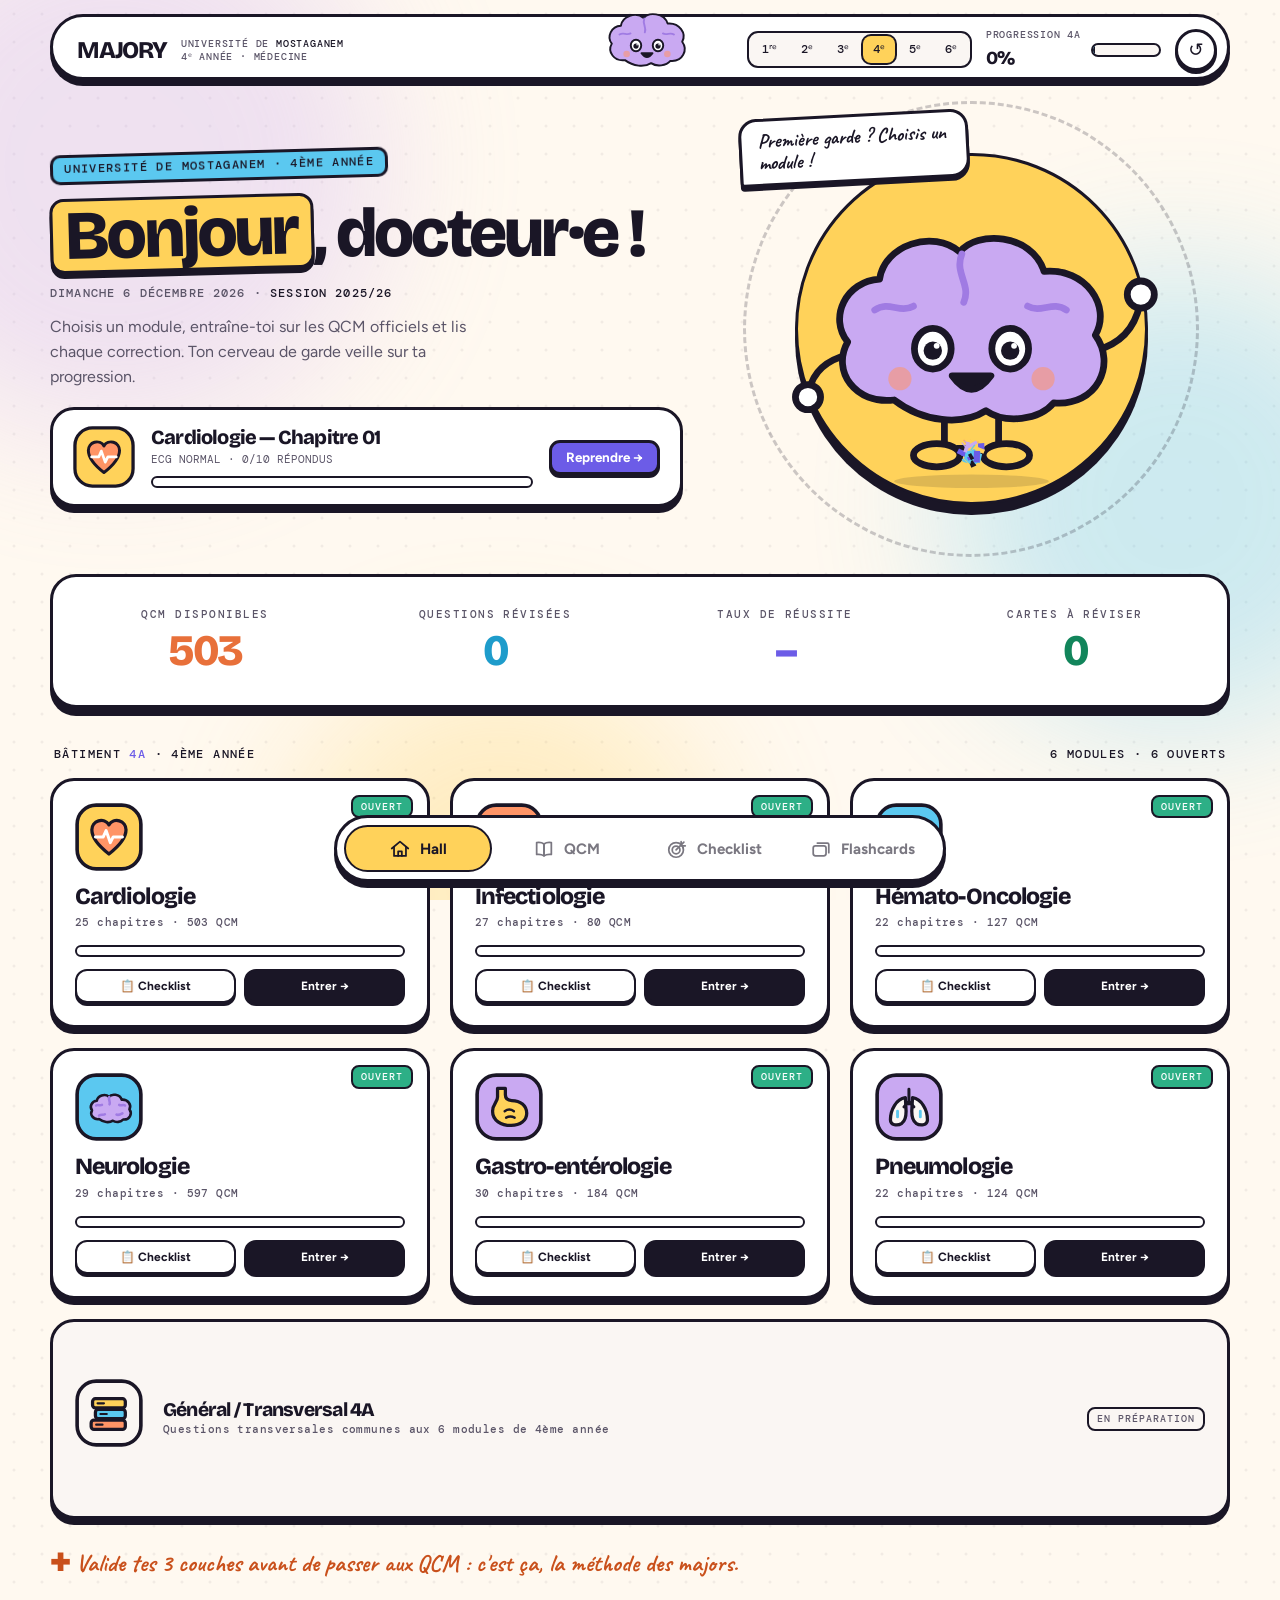
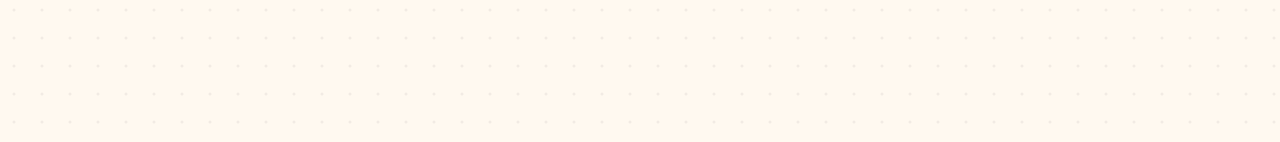
==== commit a16ae20a: "Add files via upload" ====
--- a/dashboard.html
+++ b/dashboard.html
@@ -3376,7 +3376,7 @@
           <span class="chip" style="font-weight:700;background:var(--ink);color:var(--paper)">QUESTION ${String(displayNum).padStart(2, '0')} / ${displayTotal}</span>
           <span class="chip b">SESSION ${allYears(q)}</span>
           <span class="chip">${q.t.toUpperCase()}</span>
-          ${q.isAlger ? `<span class="chip" style="background:#EBF3FE;color:#185ABC;font-weight:700;border:1px solid #C2E7FF">🇩🇿 ALGER</span>` : (q.isOran ? `<span class="chip" style="background:#EAF6F0;color:#0F6B3A;font-weight:700;border:1px solid #A8DCBF">🏥 ORAN</span>` : `<span class="chip" style="background:#F4EFE6;color:var(--ink);font-weight:600">🎓 ${esc(String(q.faculty || 'Mostaganem').toUpperCase())}</span>`)}
+          ${q.isAlger ? `<span class="chip" style="background:#EBF3FE;color:#185ABC;font-weight:700;border:1px solid #C2E7FF">🇩🇿 ALGER</span>` : (q.isOran ? `<span class="chip" style="background:#EAF6F0;color:#0F6B3A;font-weight:700;border:1px solid #A8DCBF">🏥 ORAN</span>` : `<span class="chip" style="background:#F4EFE6;color:var(--ink);font-weight:600">🎓 ${String(q.faculty || 'Mostaganem').toUpperCase().replace(/[<>&]/g, '')}</span>`)}
           ${isRepeated ? `<span class="chip">POSÉE ${q.sources.length}×</span>` : ''}
           ${q.bonnes_reponses === null ? `<span class="chip" style="background:var(--paper2)">SANS CORRIGÉ OFFICIEL</span>` : ''}
           ${statusBadge}
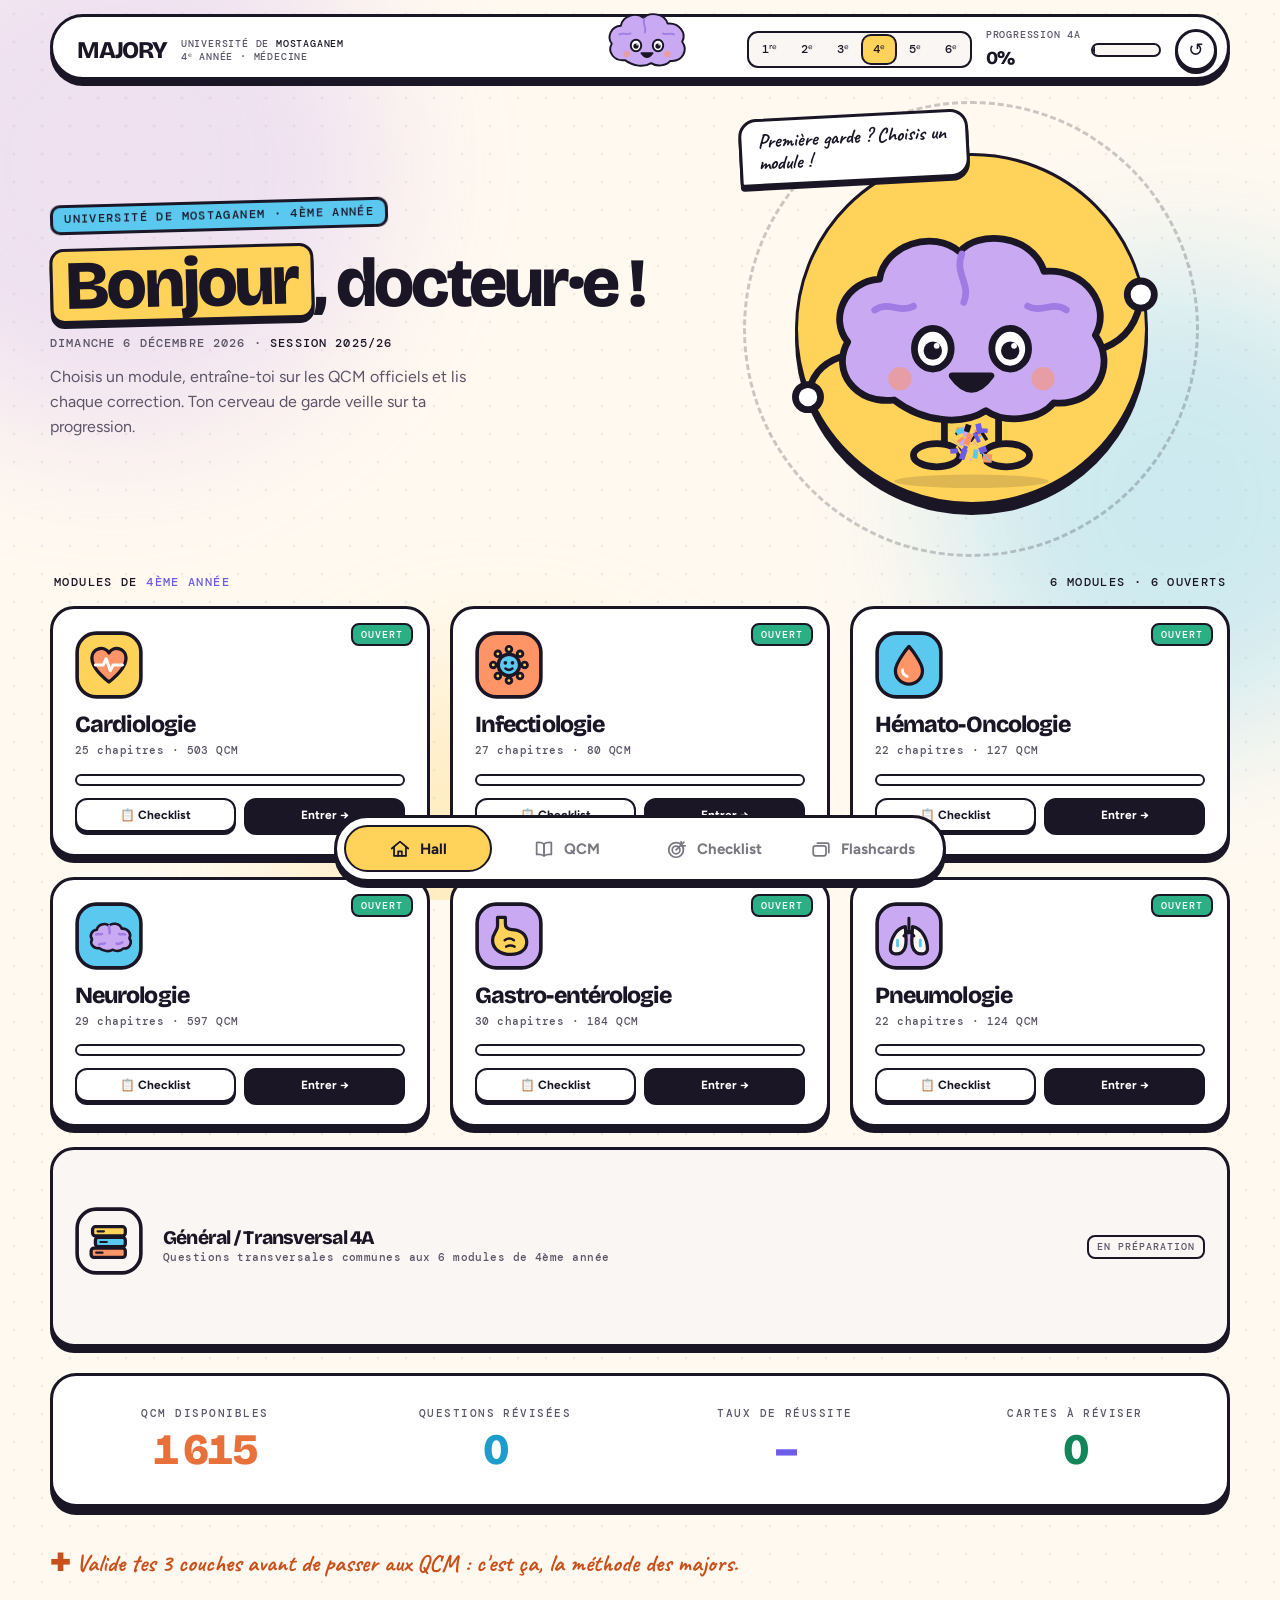
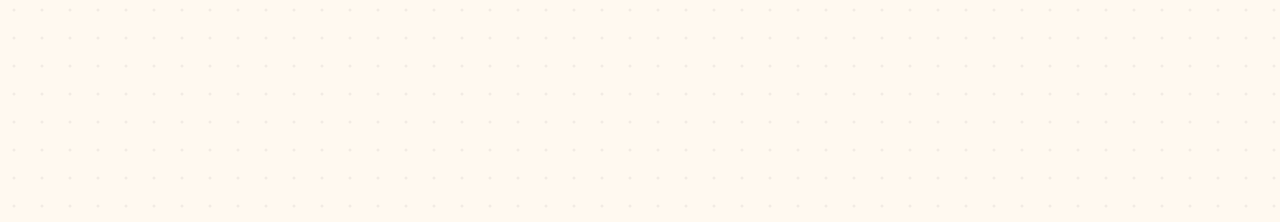
==== commit b643a9c5: "Add files via upload" ====
--- a/dashboard.html
+++ b/dashboard.html
@@ -1,4 +1,4 @@
-﻿<!DOCTYPE html>
+<!DOCTYPE html>
 <html lang="fr">
 <head>
 <meta charset="UTF-8">
@@ -123,7 +123,7 @@
   <div class="view-head">
     <span class="overline" id="trYearOverline">Université de Mostaganem · Méthode des 3 couches</span>
     <h1>Checklist <em>des Cours</em></h1>
-    <p class="sub">Suis méthodiquement ta progression par cours : valide la <b>1ère couche</b> (compréhension globale), la <b>2ème couche</b> (mémorisation active des détails) et la <b>3ème couche</b> (consolidation rapide), puis teste tes connaissances avec le bouton <b>Practise</b>.</p>
+    <p class="sub">Suis méthodiquement ta progression par cours : valide la <b>1ère couche</b> (compréhension globale), la <b>2ème couche</b> (mémorisation active des détails) et la <b>3ème couche</b> (consolidation rapide), puis teste tes connaissances avec le bouton <b>Commencer</b>.</p>
   </div>
   <div id="tr-body"></div>
 </section>
@@ -486,6 +486,8 @@
 
 const STORAGE_YEAR_KEY = 'majory_academic_year_v2';
 let currentAcademicYear = localStorage.getItem(STORAGE_YEAR_KEY) || '4eme';
+// année choisie sur la page d'accueil du site (dashboard.html?year=5eme)
+{ const y = new URLSearchParams(location.search).get('year'); if (y && ACADEMIC_YEARS[y]) { currentAcademicYear = y; try { localStorage.setItem(STORAGE_YEAR_KEY, y); } catch (e) {} } }
 
 function getActiveModules(){
   return ACADEMIC_YEARS[currentAcademicYear] ? ACADEMIC_YEARS[currentAcademicYear].modules : ACADEMIC_YEARS['4eme'].modules;
@@ -1594,6 +1596,9 @@
   state.layers = CHAPTERS.map(() => [false, false, false]);
   state.scoringModes = {};
   try {
+    const pr = JSON.parse(localStorage.getItem('majory_prefs_v1') || '{}');
+    if (pr.scoringDefault) state.scoringDefault = pr.scoringDefault;
+    if (pr.lastPos) state.lastPos = pr.lastPos;
     const sAns = localStorage.getItem(keys.ans);
     if (sAns) state.answers = JSON.parse(sAns);
     const sTrk = localStorage.getItem(keys.trk);
@@ -1628,6 +1633,8 @@
     localStorage.setItem(keys.trk, JSON.stringify(state.layers));
     localStorage.setItem(STORAGE_DECKS_KEY, JSON.stringify(state.decks));
     localStorage.setItem(keys.sc, JSON.stringify(state.scoringModes || {}));
+    // préférences communes à tous les modules : barème par défaut et dernier chapitre ouvert
+    localStorage.setItem('majory_prefs_v1', JSON.stringify({ scoringDefault: state.scoringDefault || null, lastPos: state.lastPos || null }));
   } catch(e){}
   updateSide();
 }
@@ -1832,7 +1839,36 @@
   if (target) target.classList.add('on');
   window.scrollTo({ top: 0, behavior: RM ? 'auto' : 'smooth' });
   renderAll();
-}
+  curView = view;
+  navPush();
+}
+
+/* Historique : le bouton « retour » du téléphone/navigateur revient à l'écran précédent au lieu de quitter le site */
+let curView = 'dashboard', navRestoring = false, navSameTick = false;
+function navPush(){
+  if (navRestoring) return;
+  let s;
+  try { s = { v: curView, page: anView ? anView.page : null, mod: currentModuleId, ch: anView ? anView.ch : 0 }; }
+  catch (e) { return; } // appelé avant l'initialisation de la page
+  if (!history.state) history.replaceState({ v: 'dashboard' }, '');
+  // plusieurs appels dans le même clic (ex. go + openModule) = une seule entrée
+  if (navSameTick) history.replaceState(s, ''); else history.pushState(s, '');
+  navSameTick = true; setTimeout(() => { navSameTick = false; }, 0);
+}
+window.addEventListener('popstate', e => {
+  const s = e.state; if (!s) return;
+  navRestoring = true;
+  try {
+    document.querySelectorAll('.overlay.on').forEach(o => closeOv(o.id));
+    go(s.v || 'dashboard');
+    if (s.v === 'annales') {
+      if (s.mod && s.mod !== currentModuleId) setActiveModule(s.mod);
+      if (s.page === 'chapter' || s.page === 'player') openChapter(s.ch);
+      else if (s.page === 'module') openModule();
+      else openModuleList();
+    }
+  } finally { navRestoring = false; }
+});
 
 document.querySelectorAll('.nav-it').forEach(b => b.addEventListener('click', () => go(b.dataset.view)));
 
@@ -1852,27 +1888,24 @@
   $('dateLine').innerHTML = d.toLocaleDateString('fr-FR', { weekday: 'long', day: 'numeric', month: 'long', year: 'numeric' }) + ' · <b>session 2025/26</b>';
   $('hallHi').textContent = hr < 5 || hr >= 18 ? 'Bonsoir' : (hr < 12 ? 'Bonjour' : 'Bon après-midi');
 
-  const modCfg = MODULE_CONFIGS[currentModuleId] || MODULE_CONFIGS['gastro'];
-  const totalAllQcm = QCMS.reduce((acc, qList) => acc + qList.length, 0);
   const mods = MODULES.filter(m => !m.transversal);
+  // total de l'année (avant : seulement le module actif)
+  const totalAllQcm = mods.reduce((acc, m) => acc + (m.qcm || 0), 0);
   const activeModsCount = mods.filter(m => m.active).length;
   const yearInfo = ACADEMIC_YEARS[currentAcademicYear] || ACADEMIC_YEARS['4eme'];
 
-  const lastAnsCh = 0;
-  const ch0Answered = chapterAnswered(lastAnsCh);
-  const ch0Total = QCMS[lastAnsCh]?.length || 0;
-  const ch0Pct = ch0Total ? Math.round(ch0Answered / ch0Total * 100) : 0;
-
-  $('hall-resume').innerHTML = `
-    <div class="resume" onclick="go('annales');chooseChapter(${lastAnsCh})">
-      <div class="emo">${modCfg.ico}</div>
+  // « Reprendre » uniquement pour le dernier chapitre réellement ouvert, dans cette année
+  const lp = state.lastPos;
+  const lpCfg = lp && mods.some(m => m.id === lp.mod) ? MODULE_CONFIGS[lp.mod] : null;
+  $('hall-resume').innerHTML = lpCfg ? `
+    <div class="resume" onclick="setActiveModule('${lp.mod}');go('annales');openChapter(${Number(lp.ch) || 0})">
+      <div class="emo">${lpCfg.ico}</div>
       <div class="tt">
-        <h3>${modCfg.title} — Chapitre 01</h3>
-        <p class="mono">${(CHAPTERS[lastAnsCh] || '').toUpperCase()} · ${ch0Answered}/${ch0Total} RÉPONDUS</p>
-        <div class="mbar"><i style="width:${ch0Pct}%"></i></div>
+        <h3>${lpCfg.title} — Chapitre ${String((Number(lp.ch) || 0) + 1).padStart(2, '0')}</h3>
+        <p class="mono">${String((lpCfg.chapters || [])[lp.ch] || '').toUpperCase()}</p>
       </div>
       <span class="btn btn-red btn-sm">Reprendre →</span>
-    </div>`;
+    </div>` : '';
 
   let say = 'Première garde ? Choisis un module !';
   if (qs.ans > 0) say = qs.rate >= 70 ? 'Excellent taux ! On continue ?' : (qs.rate < 50 ? 'On reprend les erreurs, tu vas y arriver.' : 'Bon rythme, encore une série !');
@@ -1880,15 +1913,15 @@
   const bub = $('hallSay'); bub.textContent = say; bub.dataset.base = say;
 
   $('dash-body').innerHTML = `
-    <div class="vitals">
+    <div class="building">
+      <div class="bld-bar"><span id="dashProgramTitle">Modules de <b>${yearInfo.title}</b></span><span>${mods.length} modules · ${activeModsCount} ouverts</span></div>
+      <div class="mod-grid">${mods.map(modCard).join('') + wideCard()}</div>
+    </div>
+    <div class="vitals" style="margin-top:26px">
       <div class="vit"><span class="k">QCM disponibles</span><span class="v" data-count="${totalAllQcm}">0</span></div>
       <div class="vit b"><span class="k">Questions révisées</span><span class="v" data-count="${qs.ans}">0</span></div>
       <div class="vit p"><span class="k">Taux de réussite</span><span class="v">${qs.rate === null ? '–' : `<span data-count="${qs.rate}" data-suffix="%">0</span>`}</span></div>
       <div class="vit o"><span class="k">Cartes à réviser</span><span class="v" data-count="${fs.due}">0</span></div>
-    </div>
-    <div class="building">
-      <div class="bld-bar"><span id="dashProgramTitle">Bâtiment <b>${yearInfo.code}</b> · ${yearInfo.title}</span><span>${mods.length} modules · ${activeModsCount} ouverts</span></div>
-      <div class="mod-grid">${mods.map(modCard).join('') + wideCard()}</div>
     </div>
     <p class="hand" style="font-size:1.5rem;margin-top:26px;display:block">✚ Valide tes 3 couches avant de passer aux QCM : c'est ça, la méthode des majors.</p>`;
 
@@ -2085,10 +2118,17 @@
   };
 }
 
-function chooseChapter(i){
+function chooseChapter(i, force){
   i = Number(i);
   if (isNaN(i) || i < 0 || i >= CHAPTERS.length) i = 0;
   pendingChapterIdx = i;
+  // barème déjà choisi une fois : on ne redemande plus (modifiable via « Changer barème »)
+  if (!force && state.scoringDefault) {
+    if (!state.scoringModes) state.scoringModes = {};
+    if (!state.scoringModes[i]) state.scoringModes[i] = state.scoringDefault;
+    openChapter(i);
+    return;
+  }
   const qs = (QCMS[i] || []).filter(qInFac);
   const curMode = (state.scoringModes && state.scoringModes[i]) || 'partiel';
 
@@ -2118,7 +2158,7 @@
   }
 
   const mb = $('scmModBadge'); // le badge était figé sur « Endocrinologie »
-  if (mb) { const cfg = MODULE_CONFIGS[currentModuleId]; mb.textContent = (cfg ? (cfg.ico || '') + ' ' + String(cfg.title || '').toUpperCase() : '').trim(); }
+  if (mb) { const cfg = MODULE_CONFIGS[currentModuleId]; mb.innerHTML = cfg ? `<span class="scm-ico" style="display:inline-block;width:18px;height:18px;vertical-align:-4px">${cfg.ico || ''}</span> ` + String(cfg.title || '').toUpperCase().replace(/[<>&]/g, '') : ''; }
   openOv('ov-scoring');
 }
 
@@ -2126,6 +2166,7 @@
   if (pendingChapterIdx === null || pendingChapterIdx === undefined) pendingChapterIdx = 0;
   if (!state.scoringModes) state.scoringModes = {};
   state.scoringModes[pendingChapterIdx] = mode;
+  state.scoringDefault = mode;
   saveState();
   closeOv('ov-scoring');
   openChapter(pendingChapterIdx);
@@ -2169,6 +2210,7 @@
   anView = { page: 'list', ch: 0, qi: 0, fy: 'all', ft: 'all', fs: 'all', fa: savedFacultyFilter, displayMode: anView.displayMode || 'single' };
   renderAnnales();
   window.scrollTo({ top: 0, behavior: RM ? 'auto' : 'smooth' });
+  navPush();
 }
 function openModule(modId){
   if (modId) setActiveModule(modId);
@@ -2176,6 +2218,7 @@
   anView = { page: 'module', ch: 0, qi: 0, fy: 'all', ft: 'all', fs: 'all', faculties: getStoredFaculties(), displayMode: anView.displayMode || 'single' };
   renderAnnales();
   window.scrollTo({ top: 0, behavior: RM ? 'auto' : 'smooth' });
+  navPush();
 }
 function openChapter(i, qi){
   i = Number(i);
@@ -2210,6 +2253,9 @@
 
   renderAnnales();
   window.scrollTo({ top: 0, behavior: RM ? 'auto' : 'smooth' });
+  curView = 'annales';
+  state.lastPos = { mod: currentModuleId, ch: i }; saveState();
+  navPush();
 }
 function openPlayer(ch, qi){
   openChapter(ch, qi);
@@ -2540,6 +2586,7 @@
 
 function renderAnnales(){
   const v = anView, el = $('an-body');
+  const av = $('view-annales'); if (av) av.classList.toggle('in-mod', v.page !== 'list');
   if (v.page === 'list'){
     const yearInfo = ACADEMIC_YEARS[currentAcademicYear] || ACADEMIC_YEARS['4eme'];
     const crumbs = `<div class="crumbs">
@@ -2582,10 +2629,16 @@
 
   if (v.page === 'module'){
     const facBadgeSummary = getFacultyBadgeSummary();
-    el.innerHTML = crumbs + `
+    // facultés réellement présentes dans le module (le texte fixe annonçait parfois une faculté sans aucune question)
+    const fc = getFacultyCountsForCurrentModule();
+    const facNames = [['mosta','Mostaganem'],['alger','Alger'],['oran','Oran'],...Object.entries(EXT_FACS)].filter(([k]) => fc[k] > 0).map(([, n]) => n.toUpperCase());
+    const subLine = `${facNames.length ? 'ANNALES : ' + facNames.join(', ') + ' · ' : ''}${CHAPTERS.length} COURS · ${fc.total} QCM`;
+    const visibleTotal = CHAPTERS.reduce((a, _, i) => a + chapterQsCount(i), 0);
+    const facTrap = fc.total > 0 && visibleTotal === 0;
+    el.innerHTML = `
       <div style="display:flex;justify-content:space-between;align-items:center;margin-bottom:16px;gap:10px;flex-wrap:wrap">
         <button class="btn btn-sm btn-solid" onclick="openModuleList()">
-          ← Revenir au choix de module
+          ← Modules
         </button>
         <div style="display:flex;gap:8px;align-items:center;flex-wrap:wrap">
           <button class="btn btn-sm" onclick="selectTrackerModule('${modCfg.id}');go('tracker')" style="background:#fff;border:2px solid var(--ink);border-radius:10px;font-weight:700;display:inline-flex;align-items:center;gap:6px;box-shadow:0 2px 0 var(--ink);cursor:pointer">
@@ -2603,7 +2656,7 @@
               <span class="chip g">MODULE ACTIF</span>
             </div>
             <h2 style="font-size:1.9rem;margin:10px 0 4px">${modCfg.ico} ${modCfg.title}</h2>
-            <p class="mono" style="font-size:11.5px;color:var(--ink-soft)">${modCfg.subText}</p>
+            <p class="mono" style="font-size:11.5px;color:var(--ink-soft)">${subLine}</p>
           </div>
           <div style="text-align:right" class="mono">
             <b style="font-size:1.7rem;color:var(--red)">${qcmStats().ans}</b><span style="font-size:.8rem;color:var(--ink-soft)"> répondus</span><br>
@@ -2615,32 +2668,30 @@
             <span style="font-weight:700;color:var(--ink)">Facultés sélectionnées :</span>
             ${renderActiveFacultyBadges()}
           </div>
-          <button class="btn btn-sm" onclick="openFacultyModal()" style="padding:4px 12px;font-size:11.5px">
-            Modifier les facultés ⚙️
-          </button>
         </div>
       </div>
-      <div style="display:flex;justify-content:space-between;align-items:center;margin-bottom:14px;flex-wrap:wrap;gap:10px">
-        <p class="wtitle" style="margin:0">CHAPITRES DU MODULE · <span class="hand" style="font-size:1.15rem">choisis un chapitre</span></p>
-        <button class="btn btn-sm btn-ghost" onclick="openModuleList()">← Changer de module</button>
-      </div>
+      ${facTrap ? `<div class="card" style="margin-bottom:16px;border-color:var(--red);background:#FFF5F3">
+        <b>Aucune question n'est affichée avec les facultés choisies.</b>
+        <p style="margin:6px 0 10px;font-size:.9rem">Les ${fc.total} QCM de ce module viennent d'une faculté que tu as décochée.</p>
+        <button class="btn btn-sm btn-solid" onclick="setStoredFaculties(ALL_FACS.slice());renderAnnales()">Afficher toutes les facultés</button>
+      </div>` : ''}
+      <p class="wtitle" style="margin:0 0 14px">CHAPITRES DU MODULE · <span class="hand" style="font-size:1.15rem">choisis un chapitre</span></p>
       <input type="search" class="srch-in" placeholder="🔍 Rechercher un cours ou une question dans ce module…" oninput="filterChapRows(this.value)" style="width:100%;max-width:520px;padding:9px 14px;margin:0 0 14px;border:1.5px solid var(--ink);border-radius:10px;font:inherit">
       <div class="chap-list">${CHAPTERS.length > 0 ? CHAPTERS.map((c, i) => {
         const rawN = (QCMS[i] || []).length, n = chapterQsCount(i), done = chapterAnswered(i);
         return `<div class="chap-row" data-i="${i}" onclick="chooseChapter(${i})">
           <span class="chap-num">${String(i + 1).padStart(2, '0')}</span>
-          <div><h4>${c}</h4><p class="cm">${n ? n + ' QUESTIONS D\'ANNALES OFFICIELLES' : (rawN ? 'AUCUNE QUESTION POUR LES FACULTÉS CHOISIES' : 'ANNALES EN COURS D\'INDEXATION')}</p>${n ? `<button class="btn btn-sm btn-ghost" style="margin-top:6px;padding:2px 10px;font-size:11px" onclick="event.stopPropagation();downloadChapterPdf(${i})">📄 Télécharger PDF</button>` : ''}</div>
+          <div><h4>${c}</h4><p class="cm">${n ? n + ' QCM' : (rawN ? 'AUCUNE QUESTION POUR LES FACULTÉS CHOISIES' : 'ANNALES EN COURS D\'INDEXATION')}</p>${n ? `<button class="btn btn-sm btn-ghost" style="margin-top:6px;padding:2px 10px;font-size:11px" onclick="event.stopPropagation();downloadChapterPdf(${i})">📄 Télécharger PDF</button>` : ''}</div>
           ${n ? `<span class="chip ${done === n ? 'g' : ''}">${done}/${n} QCM</span>` : `<span class="chip">${rawN ? '0 QCM' : 'BIENTÔT'}</span>`}
-          <span class="btn btn-sm btn-ghost">Practise →</span>
+          ${n ? `<span class="btn btn-sm btn-solid chap-go">Commencer →</span>` : ''}
         </div>`;
       }).join('') : `
         <div class="empty" style="border:none;padding:50px 20px;text-align:center">
           <div class="big">📚 En attente des cours</div>
           <p style="color:var(--ink-soft);margin-top:8px">Les cours officiels de ce module seront ajoutés dès réception.</p>
         </div>`}</div>
-      <div style="margin-top:24px;padding-top:16px;border-top:1.5px solid var(--line);display:flex;justify-content:space-between;align-items:center;flex-wrap:wrap;gap:10px">
-        <button class="btn btn-sm btn-solid" onclick="openModuleList()">← Revenir au choix de module</button>
-        <button class="btn btn-sm btn-ghost" onclick="go('dashboard')">← Retour au Dashboard</button>
+      <div class="ch-foot">
+        <button class="btn btn-sm btn-ghost" onclick="openModuleList()">← Modules</button>
       </div>`;
     return;
   }
@@ -2648,43 +2699,35 @@
   if (v.page === 'chapter'){
     const ch = v.ch, qs = QCMS[ch] || [];
     const hasBilingual = qs.some(q => !!q.question_en);
-    const navCh = `<div style="display:flex;justify-content:space-between;align-items:center;margin-bottom:20px;gap:10px;flex-wrap:wrap">
-      <div style="display:flex;gap:8px;align-items:center;flex-wrap:wrap">
-        <button class="btn btn-sm btn-solid" onclick="openModule()">← Retour au choix du chapitre</button>
-        <button class="btn btn-sm btn-ghost" onclick="openModuleList()">← Revenir au choix de module</button>
-        ${hasBilingual ? `
-          <div style="display:inline-flex;align-items:center;gap:6px;background:#fff;border:2px solid var(--ink);border-radius:12px;padding:3px 10px;box-shadow:0 2px 0 var(--ink)">
-            <span style="font-size:11.5px;font-weight:700">🌐 Langue :</span>
-            <button class="btn btn-sm ${qcmGlobalLang === 'fr' ? 'btn-solid' : 'btn-ghost'}" type="button" onclick="setQcmGlobalLang('fr')" style="padding:2px 8px;font-size:11px">🇫🇷 Français</button>
-            <button class="btn btn-sm ${qcmGlobalLang === 'en' ? 'btn-solid' : 'btn-ghost'}" type="button" onclick="setQcmGlobalLang('en')" style="padding:2px 8px;font-size:11px">🇬🇧 English</button>
-          </div>
-        ` : ''}
+    // Une seule barre de navigation en haut (avant : 3 blocs de boutons répétés)
+    const chDone = chapterAnswered(ch), chTotal = chapterQsCount(ch);
+    const chMode = (state.scoringModes && state.scoringModes[ch]) || 'partiel';
+    const navCh = `<div class="ch-top">
+      <button class="btn btn-sm btn-solid" onclick="openModule()">← Chapitres</button>
+      <div class="ch-top-t">
+        <b>${String(ch + 1).padStart(2, '0')} · ${CHAPTERS[ch]}</b>
+        <span>${String(modCfg.title).toUpperCase()} · <i id="chDoneCount" style="font-style:normal">${chDone}</i>/${chTotal} RÉPONDUS · ${chMode === 'partiel' ? '🎯 NOTATION PARTIELLE' : '⚡ TOUT OU RIEN'}</span>
       </div>
-      <div style="display:flex;gap:8px;align-items:center;flex-wrap:wrap">
-        <button type="button" class="btn-restart-hero btn-sm" onclick="restartChapterSession(${ch})" title="Recommencer ce chapitre à zéro">
-          <span class="spin-ico">↺</span> Refaire la session
-        </button>
-        <button class="btn btn-sm btn-ghost" ${ch === 0 ? 'disabled style="opacity:.35"' : ''} onclick="openChapter(${Math.max(0, ch - 1)})">← Chapitre précédent</button>
-        <button class="btn btn-sm btn-ghost" ${ch >= CHAPTERS.length - 1 ? 'disabled style="opacity:.35"' : ''} onclick="openChapter(${Math.min(CHAPTERS.length - 1, ch + 1)})">Chapitre suivant →</button>
-      </div>
+      <details class="ch-more">
+        <summary class="btn btn-sm btn-ghost">⋯ Options</summary>
+        <div class="ch-more-menu">
+          <button type="button" onclick="restartChapterSession(${ch})">↺ Refaire la session</button>
+          <button type="button" onclick="chooseChapter(${ch}, true)">⚙️ Changer le barème</button>
+          ${chDone > 0 ? `<button type="button" onclick="showBilanAndScroll()">📊 Voir le bilan (${chDone}/${chTotal})</button>` : ''}
+          <button type="button" ${ch === 0 ? 'disabled' : ''} onclick="openChapter(${Math.max(0, ch - 1)})">← Chapitre précédent</button>
+          <button type="button" ${ch >= CHAPTERS.length - 1 ? 'disabled' : ''} onclick="openChapter(${Math.min(CHAPTERS.length - 1, ch + 1)})">Chapitre suivant →</button>
+          ${hasBilingual ? `<button type="button" onclick="setQcmGlobalLang('${qcmGlobalLang === 'fr' ? 'en' : 'fr'}')">🌐 ${qcmGlobalLang === 'fr' ? 'Passer en anglais' : 'Passer en français'}</button>` : ''}
+        </div>
+      </details>
     </div>`;
 
-    const bottomNav = `<div style="display:flex;justify-content:space-between;align-items:center;margin-top:24px;gap:10px;flex-wrap:wrap;padding-top:18px;border-top:1.5px solid var(--line)">
-      <div style="display:flex;gap:8px;flex-wrap:wrap">
-        <button class="btn btn-sm btn-solid" onclick="openModule()">← Retour au choix du chapitre</button>
-        <button class="btn btn-sm btn-ghost" onclick="openModuleList()">← Revenir au choix de module</button>
-      </div>
-      <div style="display:flex;gap:8px;align-items:center;flex-wrap:wrap">
-        <button type="button" class="btn-restart-hero btn-sm" onclick="restartChapterSession(${ch})" title="Recommencer ce chapitre à zéro">
-          <span class="spin-ico">↺</span> Refaire la session
-        </button>
-        <button class="btn btn-sm btn-ghost" ${ch === 0 ? 'disabled style="opacity:.35"' : ''} onclick="openChapter(${Math.max(0, ch - 1)})">← Chapitre précédent</button>
-        <button class="btn btn-sm btn-ghost" ${ch >= CHAPTERS.length - 1 ? 'disabled style="opacity:.35"' : ''} onclick="openChapter(${Math.min(CHAPTERS.length - 1, ch + 1)})">Chapitre suivant →</button>
-      </div>
+    const bottomNav = `<div class="ch-foot">
+      <button class="btn btn-sm btn-ghost" onclick="openModule()">← Chapitres</button>
+      ${ch < CHAPTERS.length - 1 ? `<button class="btn btn-sm btn-solid" onclick="openChapter(${ch + 1})">Chapitre suivant →</button>` : ''}
     </div>`;
 
     if (!qs.length){
-      el.innerHTML = crumbs + navCh + `<div class="card" style="margin-bottom:18px"><span class="chip">CHAPITRE ${String(ch + 1).padStart(2, '0')}</span>
+      el.innerHTML = navCh + `<div class="card" style="margin-bottom:18px"><span class="chip">CHAPITRE ${String(ch + 1).padStart(2, '0')}</span>
         <h2 style="font-size:1.7rem;margin:10px 0 4px">${modCfg.title}</h2><p class="mono" style="font-size:11px;color:var(--ink-soft)">CHAPITRE ${String(ch + 1).padStart(2, '0')} · ${CHAPTERS[ch].toUpperCase()}</p></div>` +
         `<div class="empty"><div class="big">Aucun QCM ne correspond</div><p>Les annales officielles de ce chapitre sont en cours de numérisation et d'indexation pédagogique. Reviens très prochainement ✚</p></div>` + bottomNav;
       return;
@@ -2753,7 +2796,7 @@
             <button type="button" class="btn-restart-hero" onclick="restartChapterSession(${ch})" title="Réinitialiser toutes tes réponses et refaire la session à zéro">
               <span class="spin-ico">↺</span> Refaire la session
             </button>
-            <button class="btn btn-sm btn-ghost" onclick="chooseChapter(${ch})" title="Reconfigurer le barème de correction">
+            <button class="btn btn-sm btn-ghost" onclick="chooseChapter(${ch}, true)" title="Reconfigurer le barème de correction">
               ⚙️ Changer barème
             </button>
             ${sum.answeredCount > 0 ? `
@@ -2811,7 +2854,7 @@
             <button class="btn btn-sm btn-ghost" onclick="anView.showReport = false; renderAnnales(); scrollToQcm();" title="Masquer le rapport et revoir les questions une par une">
               👁️ Revoir questions
             </button>
-            <button class="btn btn-sm btn-ghost" onclick="chooseChapter(${ch})" title="Reconfigurer le barème">
+            <button class="btn btn-sm btn-ghost" onclick="chooseChapter(${ch}, true)" title="Reconfigurer le barème">
               ⚙️ Changer barème
             </button>
           </div>
@@ -3093,7 +3136,7 @@
       </div>
     `;
 
-    el.innerHTML = crumbs + navCh + (showReport ? reportHtml : practiceHeaderHtml) + `
+    el.innerHTML = navCh + (showReport ? reportHtml : '') + `
       <div id="qcm-focus-anchor"></div>
       ${!filtered.length ? `
         <div class="qcm-stepper-wrap" id="qcm-stepper-container" style="padding:10px 16px;margin-bottom:14px;display:flex;justify-content:space-between;align-items:center;flex-wrap:wrap;gap:10px">
@@ -3119,10 +3162,10 @@
             <span style="font-weight:800;font-size:13.5px;color:var(--ink)">
               QUESTION ${v.qi + 1} / ${filtered.length}
             </span>
-            <span class="chip" style="font-size:10px;font-weight:700">
+            <span class="chip qs-opt" style="font-size:10px;font-weight:700">
               ${Math.round(((v.qi + 1) / filtered.length) * 100)}% DU CHAPITRE
             </span>
-            <span style="font-size:11.5px;color:var(--ink-soft)">
+            <span class="qs-opt" style="font-size:11.5px;color:var(--ink-soft)">
               (Session ${filtered[v.qi].q.y} · ${filtered[v.qi].q.t} · ${filtered[v.qi].q.isAlger ? '🇩🇿 Alger' : (filtered[v.qi].q.isOran ? '🏥 Oran' : '🎓 ' + (filtered[v.qi].q.faculty || 'Mostaganem'))})
             </span>
           </div>
@@ -3134,7 +3177,7 @@
                     onclick="toggleQcmFilters()" 
                     style="padding:4px 12px;font-size:11.5px;display:inline-flex;align-items:center;gap:6px"
                     title="Afficher/Masquer les filtres (Session, Type, Faculté)">
-              <span>⚙️ Filtres &amp; Session</span>
+              <span>⚙️ Filtres</span>
               ${hasActiveFilters ? '<span class="chip" style="background:var(--red);color:#fff;font-size:9.5px;padding:1px 5px;line-height:1">Actif</span>' : ''}
               <span class="toggle-arrow" style="font-size:9px">${anView.showFilters ? '▲' : '▼'}</span>
             </button>
@@ -3145,11 +3188,11 @@
                     onclick="toggleQcmPalette()" 
                     style="padding:4px 12px;font-size:11.5px;display:inline-flex;align-items:center;gap:6px"
                     title="Afficher/Masquer la grille des questions">
-              <span>🔢 Grille des questions (${v.qi + 1}/${filtered.length})</span>
+              <span>🔢 Questions</span>
               <span class="toggle-arrow" style="font-size:9px">${anView.showPalette ? '▲' : '▼'}</span>
             </button>
 
-            <div style="display:inline-flex;background:var(--paper);border:1.5px solid var(--line);border-radius:9px;padding:2px">
+            <div class="qs-opt" style="display:inline-flex;background:var(--paper);border:1.5px solid var(--line);border-radius:9px;padding:2px">
               <button type="button" class="fchip ${displayMode === 'single' ? 'on' : ''}" style="padding:2px 8px;font-size:10.5px" onclick="setDisplayMode('single')" title="Afficher une question à la fois">◻️ 1 par 1</button>
               <button type="button" class="fchip ${displayMode === 'list' ? 'on' : ''}" style="padding:2px 8px;font-size:10.5px" onclick="setDisplayMode('list')" title="Afficher toutes les questions">☰ Liste</button>
             </div>
@@ -3187,12 +3230,12 @@
                     onclick="toggleQcmFilters()" 
                     style="padding:4px 12px;font-size:11.5px;display:inline-flex;align-items:center;gap:6px"
                     title="Afficher/Masquer les filtres (Session, Type, Faculté)">
-              <span>⚙️ Filtres &amp; Session</span>
+              <span>⚙️ Filtres</span>
               ${hasActiveFilters ? '<span class="chip" style="background:var(--red);color:#fff;font-size:9.5px;padding:1px 5px;line-height:1">Actif</span>' : ''}
               <span class="toggle-arrow" style="font-size:9px">${anView.showFilters ? '▲' : '▼'}</span>
             </button>
 
-            <div style="display:inline-flex;background:var(--paper);border:1.5px solid var(--line);border-radius:9px;padding:2px">
+            <div class="qs-opt" style="display:inline-flex;background:var(--paper);border:1.5px solid var(--line);border-radius:9px;padding:2px">
               <button type="button" class="fchip ${displayMode === 'single' ? 'on' : ''}" style="padding:2px 8px;font-size:10.5px" onclick="setDisplayMode('single')" title="Afficher une question à la fois">◻️ 1 par 1</button>
               <button type="button" class="fchip ${displayMode === 'list' ? 'on' : ''}" style="padding:2px 8px;font-size:10.5px" onclick="setDisplayMode('list')" title="Afficher toutes les questions">☰ Liste</button>
             </div>
@@ -3234,7 +3277,7 @@
   const displayTotal = totalCount || (QCMS[ch] || []).length;
   const key = ch + ':' + j;
   const a = state.answers[key];
-  const isExplVisible = !!(state.showExpl && state.showExpl[key]);
+  const isExplVisible = !(state.showExpl && key in state.showExpl) || !!state.showExpl[key]; // affichée d'office après la réponse
   const letters = ['A','B','C','D','E'];
   const isRepeated = q.sources && q.sources.length > 1;
   const modeActive = (state.scoringModes && state.scoringModes[ch]) || 'partiel';
@@ -3587,7 +3630,7 @@
 function toggleExplanation(ch, j){
   const key = ch + ':' + j;
   if (!state.showExpl) state.showExpl = {};
-  state.showExpl[key] = !state.showExpl[key];
+  state.showExpl[key] = !(key in state.showExpl ? state.showExpl[key] : true); // visible par défaut
   const el = $('expl-' + ch + '-' + j);
   const btn = $('btn-expl-' + ch + '-' + j);
   if (el) el.style.display = state.showExpl[key] ? 'block' : 'none';
@@ -3941,7 +3984,7 @@
               onclick="toggleLayer(${r.i},${nl})" style="margin:0 auto">${r.L[nl] ? '✓' : ''}</button></td>`;
           }).join('')}
           <td class="mono" style="font-size:.8rem;text-align:center">${r.tot ? `<span class="chip ${r.qcmValid ? 'g' : ''}">${r.done}/${r.tot}</span>` : '<span style="color:var(--ink-soft)">—</span>'}</td>
-          <td style="text-align:center"><button class="btn btn-sm btn-ghost" onclick="go('annales');chooseChapter(${r.i})" style="font-weight:700">Practise →</button></td>
+          <td style="text-align:center"><button class="btn btn-sm btn-ghost" onclick="go('annales');chooseChapter(${r.i})" style="font-weight:700">Commencer →</button></td>
         </tr>`).join('') || `<tr><td colspan="6"><div class="empty" style="border:none"><div class="big">Aucun cours ne correspond</div><p>Modifie ta recherche ou tes filtres pour afficher les cours.</p></div></td></tr>`}
       </tbody>
     </table>
@@ -4360,7 +4403,7 @@
   const dashYearOverline = $('dashYearOverline');
   if (dashYearOverline) dashYearOverline.textContent = yearInfo.subTitle;
   const dashProgTitle = $('dashProgramTitle');
-  if (dashProgTitle) dashProgTitle.innerHTML = `Bâtiment <b>${yearInfo.code}</b> · ${yearInfo.title}`;
+  if (dashProgTitle) dashProgTitle.innerHTML = `Modules de <b>${yearInfo.title}</b>`;
 }
 
 function renderAll(){
--- a/assets/app.css
+++ b/assets/app.css
@@ -236,7 +236,7 @@
 .ttbl tbody tr:hover{background:var(--cream)}
 .lchk{width:32px;height:32px;border:3px solid var(--ink);border-radius:10px;background:#fff;font-size:.85rem;font-weight:800;color:transparent;transition:.12s;display:grid;place-items:center}
 .lchk:hover:not(.lock){background:var(--y)}
-.lchk.on{background:var(--green);color:#fff}
+.lchk.on{background:var(--green);color:#fff;font-size:1.05rem;font-weight:900;line-height:1}
 .lchk.lock{opacity:.3;cursor:not-allowed}
 .lchk.no360{transition:background .15s,opacity .15s}
 .tch-name b{display:block;font-weight:700}
@@ -321,7 +321,7 @@
 @media(prefers-reduced-motion:reduce){*,*::before,*::after{animation-duration:.01ms!important;transition-duration:.01ms!important}.fcard-in{transition:none}html{scroll-behavior:auto}}
 .fstat .stat b,.fstat .stat b *{color:var(--ink)!important}
 .fstat .stat span{color:var(--ink)}
-.fstat .stat{background:var(--y)}.fstat .stat:nth-child(2){background:var(--b)}.fstat .stat:nth-child(3){background:var(--p)}.fstat .stat:nth-child(4){background:var(--o)}
+.fstat .stat{background:var(--y)}.fstat .stat:nth-child(2){background:var(--b)}.fstat .stat:nth-child(3){background:var(--p)}.fstat .stat:nth-child(4){background:var(--o)}
 
 /* =====================================================================
    v2 — même langage que la landing : barre pilule + mascotte, halos,
@@ -433,7 +433,7 @@
 @keyframes m-modal{from{opacity:0;transform:translateY(8px) scale(.96)}}
 
 @media(prefers-reduced-motion:reduce){.view,.modal,.overlay.on{animation:v-fade .15s linear}nav .ind{transition:none}.stage::before,.stage .disc{animation:none}}.year-btn,.side-prog span,.brand{white-space:nowrap}
-.pill-header .year-btn{padding:6px 10px}
+.pill-header .year-btn{padding:6px 10px}
 
 /* ---- icônes de modules sur mesure (assets/icons.js) ---- */
 .mi{display:inline-block;width:1.2em;height:1.2em;vertical-align:-.25em;overflow:visible}
@@ -637,3 +637,74 @@
 .sem-tab{font-family:var(--body);font-weight:700;font-size:12px;padding:6px 14px;border:2px solid transparent;border-radius:10px;background:transparent;color:var(--ink);cursor:pointer;transition:all .12s;display:inline-flex;align-items:center;gap:6px}
 .sem-tab:hover{background:var(--paper2)}
 .sem-tab.on{background:var(--purple-brand);color:#fff;border-color:var(--ink);box-shadow:0 2px 0 var(--ink)}
+
+/* ---- photo liée à une question (TP) ---- */
+.q-fig{margin:0 0 22px;display:grid;justify-items:center;gap:10px}
+.q-fig-btn{padding:10px;border:1px solid var(--line2);border-radius:20px;background:#fff;cursor:zoom-in;box-shadow:0 1px 2px rgba(26,22,38,.05),0 8px 24px rgba(26,22,38,.06);transition:box-shadow .3s var(--e),translate .3s var(--e)}
+@media(hover:hover) and (pointer:fine){.q-fig-btn:hover{translate:0 -2px;box-shadow:0 14px 36px rgba(26,22,38,.12)}}
+.q-fig img{display:block;max-height:480px;width:auto;max-width:100%;border-radius:12px}
+.q-fig figcaption{font:500 11px var(--mono);letter-spacing:.06em;color:var(--ink-soft);text-align:center}
+.q-lightbox{position:fixed;inset:0;z-index:500;background:rgba(26,22,38,.82);display:grid;place-items:center;padding:24px;cursor:zoom-out;animation:v-fade .2s var(--e)}
+.q-lightbox figure{margin:0;display:grid;gap:12px;justify-items:center;max-height:100%}
+.q-lightbox img{max-height:calc(100vh - 110px);max-width:100%;border-radius:16px;background:#fff;box-shadow:0 30px 80px rgba(0,0,0,.4)}
+.q-lightbox figcaption{color:#fff;font:500 12px var(--mono);letter-spacing:.06em}
+.q-lightbox-x{position:absolute;top:18px;right:18px;width:44px;height:44px;border-radius:50%;border:0;background:#fff;color:var(--ink);font-size:1.6rem;line-height:1;cursor:pointer}
+/* ---- série de questions liées à un même schéma ---- */
+.q-group{margin:0 0 22px;padding:16px;border:1.5px dashed rgba(108,92,231,.55);border-radius:22px;background:linear-gradient(180deg,rgba(238,235,253,.55),rgba(255,255,255,0))}
+.q-link{display:flex;justify-content:space-between;align-items:center;gap:12px;flex-wrap:wrap;margin:0 0 14px}
+.q-link-t{font-size:.88rem;color:var(--ink-soft)}.q-link-t b{color:var(--ink)}
+.q-link-dots{display:flex;gap:6px}
+.q-link-dots i{display:inline-grid;place-items:center;width:26px;height:26px;border-radius:50%;border:1.5px solid rgba(108,92,231,.4);font:600 11px var(--mono);font-style:normal;color:var(--ink-soft);background:#fff}
+.q-link-dots i.done{background:rgba(108,92,231,.14);color:var(--purple-brand,#6C5CE7)}
+.q-link-dots i.on{background:var(--purple-brand,#6C5CE7);border-color:var(--purple-brand,#6C5CE7);color:#fff}
+.q-group .q-fig{margin:0}
+.q-group .q-fig img{max-height:300px}
+/* ---- tableaux de données d'une question ---- */
+.q-tbls{display:flex;flex-wrap:wrap;gap:16px;margin:0 0 20px;align-items:flex-start}
+.q-tbl-w{max-width:100%;overflow-x:auto;border:2px solid var(--ink);border-radius:14px;background:#fff;box-shadow:3px 3px 0 var(--ink)}
+.q-tbl{border-collapse:collapse;font:500 .95rem var(--mono);min-width:100%}
+.q-tbl caption{caption-side:top;padding:8px 12px;font:700 .8rem var(--mono);letter-spacing:.05em;text-align:left;border-bottom:2px solid var(--ink);background:#EEEBFD}
+.q-tbl th,.q-tbl td{padding:8px 14px;border:1px solid rgba(26,22,38,.28);text-align:center;white-space:nowrap}
+.q-tbl thead th{background:#FFD25A;border-bottom:2px solid var(--ink)}
+.q-tbl tbody th{background:#FFF3CC;text-align:left}
+.q-tbl td.blank{background:repeating-linear-gradient(135deg,#fff 0 6px,#f3f1fb 6px 12px);min-width:48px}
+.q-tbl tr:last-child>*:first-child{border-bottom-left-radius:12px}
+/* ===================== Correctifs UX (nov. 2026) ===================== */
+html,body{overflow-x:hidden}
+/* en-tête « QCM / Sélectionne un module… » inutile une fois dans un module */
+#view-annales.in-mod .view-head{display:none}
+/* barre compacte du chapitre */
+.ch-top{display:flex;align-items:center;gap:10px;flex-wrap:wrap;margin-bottom:14px}
+.ch-top-t{flex:1;min-width:180px}
+.ch-top-t b{display:block;font:800 1.15rem/1.2 var(--disp)}
+.ch-top-t span{font:500 11px var(--mono);color:var(--ink-soft)}
+.ch-more{position:relative}
+.ch-more>summary{list-style:none;cursor:pointer}
+.ch-more>summary::-webkit-details-marker{display:none}
+.ch-more-menu{position:absolute;right:0;top:calc(100% + 6px);z-index:60;background:#fff;border:var(--stk);border-radius:14px;box-shadow:0 6px 0 var(--ink);padding:6px;display:flex;flex-direction:column;min-width:220px}
+.ch-more-menu button{all:unset;cursor:pointer;padding:9px 12px;border-radius:9px;font:600 .9rem var(--body)}
+.ch-more-menu button:hover,.ch-more-menu button:focus-visible{background:rgba(26,22,38,.07)}
+.ch-more-menu button[disabled]{opacity:.35;pointer-events:none}
+.ch-foot{display:flex;justify-content:space-between;gap:10px;flex-wrap:wrap;margin-top:22px;padding-top:16px;border-top:1.5px solid var(--line)}
+.chap-go{white-space:nowrap}
+@media(max-width:700px){
+  /* la mascotte du milieu cachait le choix d'année et coupait le logo */
+  .pill-mascot-center{display:none}
+  .pill-bar{grid-template-columns:auto 1fr;padding-left:16px}
+  /* libellés visibles sous les icônes de la barre du bas */
+  .nav-it{flex-direction:column;gap:1px;padding:.45rem 0}
+  .nav-it span:not(.bdg){display:block!important;font:700 10px/1.1 var(--body)}
+  /* le contenu ne passe plus sous la barre du bas (ex. « Question suivante ») */
+  main{padding-bottom:120px}
+  /* accueil : la grande mascotte repousse les modules trop bas */
+  #view-dashboard .stage{display:none}
+  /* bouton « Commencer » visible sur chaque chapitre */
+  .chap-row{grid-template-columns:46px 1fr auto}
+  .chap-row .chap-go{display:inline-flex}
+  /* fenêtre de notation : cartes empilées au lieu de déborder */
+  #ov-scoring .modal [style*="grid-template-columns"]{grid-template-columns:1fr!important}
+}
+@media(max-width:700px){.pill-header .reset-btn{display:none}.pill-header .year-btn{padding:6px 7px}.pill-right{gap:8px}.scm-ico svg{width:100%;height:100%}}
+.scm-ico svg{width:100%;height:100%}
+@media(max-width:700px){.qcm-stepper-wrap .qs-opt{display:none!important}.qcm-stepper-wrap{gap:8px!important;padding:8px 10px!important}.ch-top .ch-more{margin-left:auto}}
+main{padding-bottom:120px}
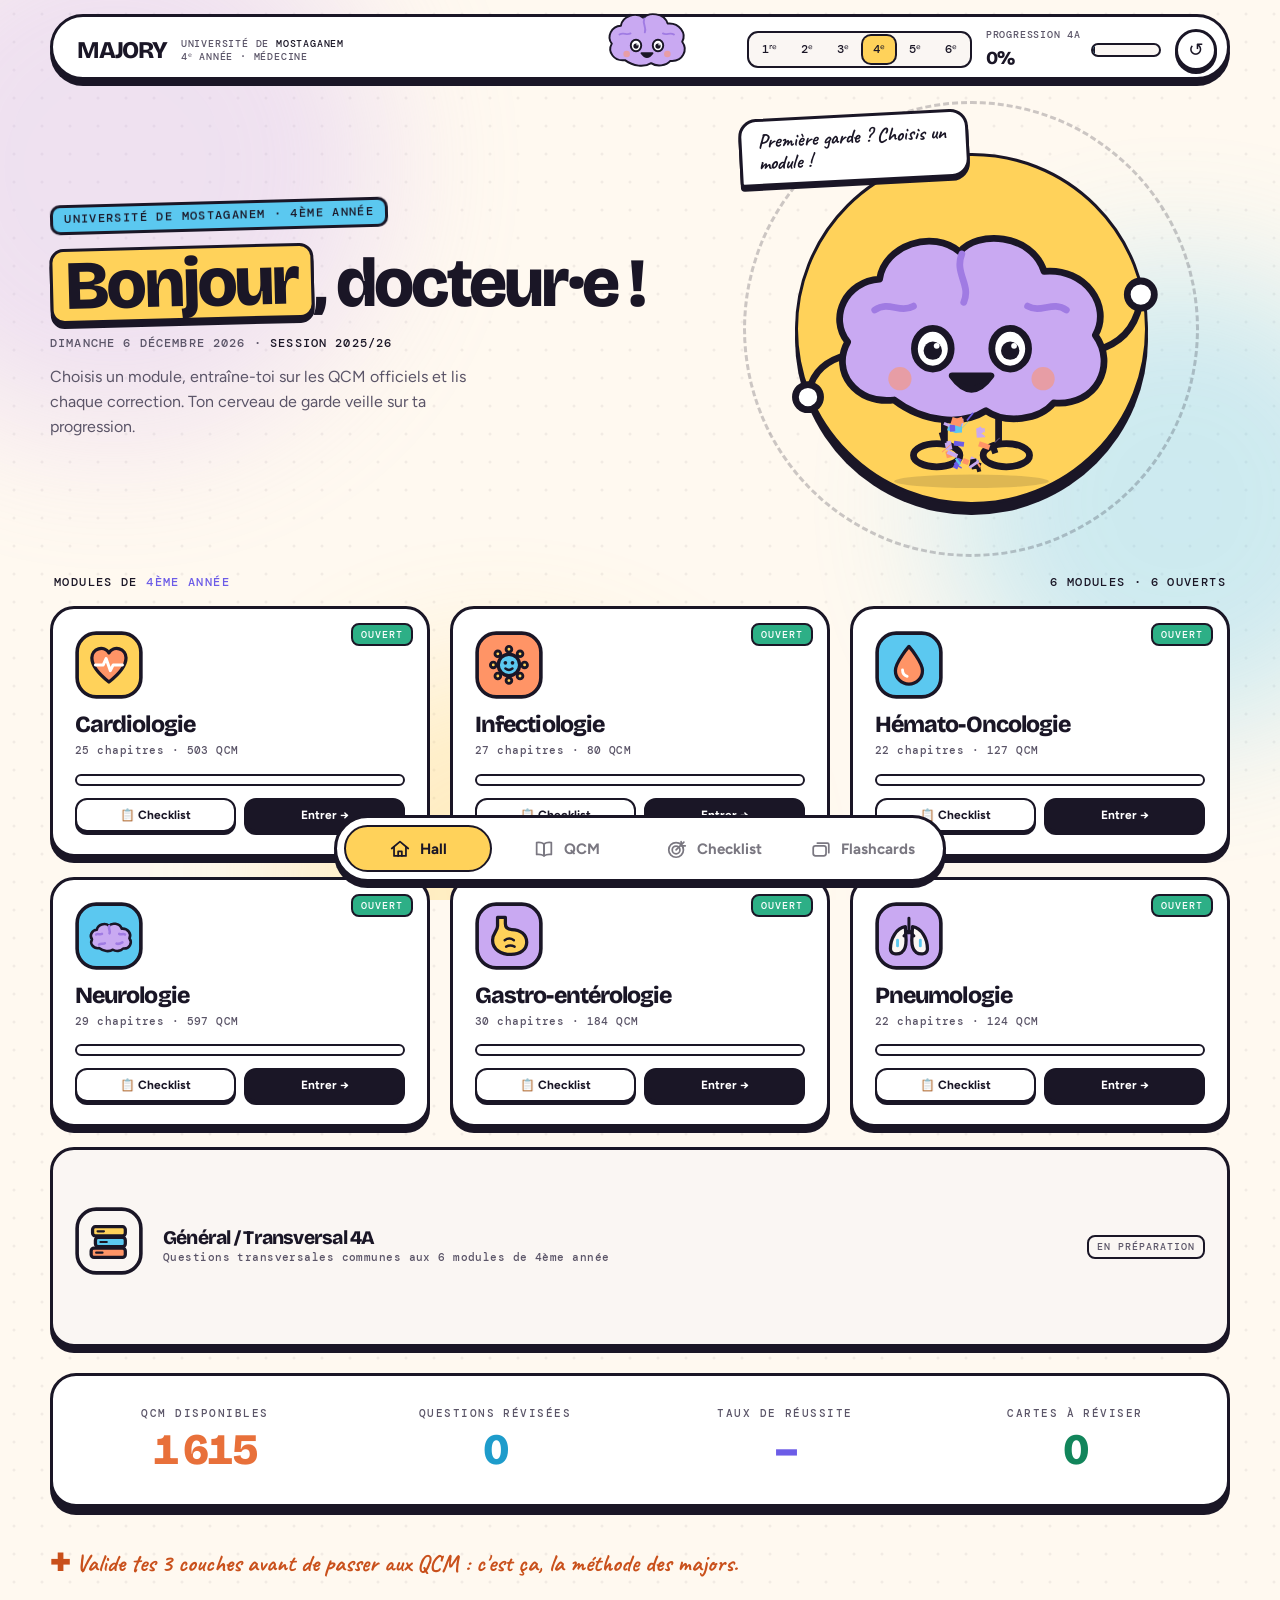
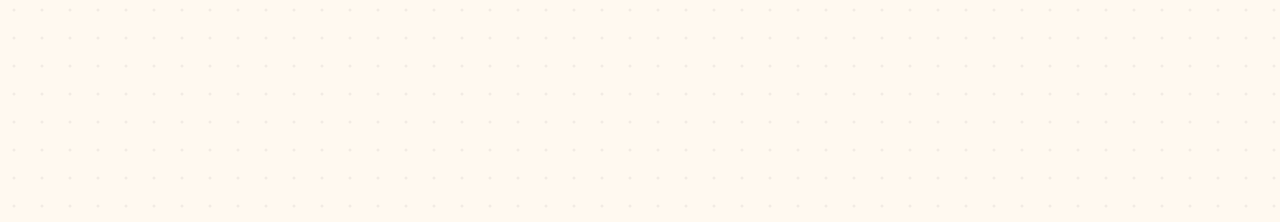
==== commit 85f4592a: "Add files via upload" ====
--- a/dashboard.html
+++ b/dashboard.html
@@ -183,11 +183,11 @@
           </optgroup>
           <optgroup label="5ème Année (Mostaganem)">
             <option value="Endocrinologie">🩺 Endocrinologie</option>
-            <option value="OTR">🦴 OTR</option>
             <option value="Uro-néphrologie">🫘 Uro-néphrologie</option>
             <option value="Psychiatrie">🧠 Psychiatrie</option>
             <option value="Gynécologie">🤰 Gynécologie</option>
             <option value="Pédiatrie">👶 Pédiatrie</option>
+            <option value="OTR">🦴 OTR</option>
           </optgroup>
           <option value="Général">📚 Général / Transversal</option>
         </select>
@@ -352,8 +352,6 @@
 <script src="data/justifications-psy.js"></script>
 <script src="data/justifications-pediatrie.js"></script>
 <script src="data/justifications-uro.js"></script>
-<script src="data/qcm-otr.js"></script>
-<script src="data/justifications-otr.js"></script>
 <script src="data/qcm-systemique.js"></script>
 <script src="data/justifications-systemique.js"></script>
 <script src="data/qcm-medlegale.js"></script>
@@ -362,6 +360,8 @@
 <script src="data/justifications-medtravail.js"></script>
 <script src="data/qcm-geriatrie.js"></script>
 <script src="data/justifications-geriatrie.js"></script>
+<script src="data/qcm-otr.js"></script>
+<script src="data/justifications-otr.js"></script>
 <script src="data/qcm-dermato.js"></script>
 <script src="data/justifications-dermato.js"></script>
 <script src="data/qcm-umc.js"></script>
@@ -451,14 +451,14 @@
     code: '5A',
     facBadge: '5ᵉ ANNÉE · MÉDECINE',
     subTitle: 'Université de Mostaganem · 5ème année',
-    desc: 'Programme officiel du 2ème cycle · 6 modules cliniques',
+    desc: 'Programme officiel du 2ème cycle · 7 modules cliniques',
     modules: [
       { id:'endo', ico:'🩺', name:'Endocrinologie', active:true, chaps:25, qcm:369, desc:'Annales complètes EMD, contrôles et rattrapages' },
-      { id:'otr', ico:'🦴', name:'OTR (Orthopédie - Traumatologie - Rhumatologie - MPR)', active:true, chaps:45, qcm:686, desc:'Annales Officielles Mostaganem & Banque Oran · 686 QCM' },
       { id:'uro', ico:'🫘', name:'Uro-néphrologie', active:true, chaps:34, qcm:920, desc:'Urologie et néphrologie · 22 cours & 12 TD officiels' },
       { id:'psy', ico:'🧠', name:'Psychiatrie', active:true, chaps:23, qcm:197, desc:'Psychiatrie et santé mentale · 23 cours & TD · 197 QCM d\'annales certifiées (Mostaganem & Oran)' },
       { id:'gyn', ico:'🤰', name:'Gynécologie', active:true, chaps:37, qcm:466, desc:'Gynécologie et obstétrique · 37 cours officiels · 466 QCM d\'annales' },
       { id:'ped', ico:'👶', name:'Pédiatrie', active:true, chaps:57, qcm:190, desc:'Pédiatrie et néonatalogie · 49 cours & 8 TD officiels' },
+      { id:'otr', ico:'🦴', name:'OTR (Orthopédie-Traumatologie & Rhumatologie)', active:true, chaps:46, qcm:796, desc:'OTR · 46 cours · 796 QCM d\'annales (Faculté d\'Oran)' },
       { id:'gen5', ico:'📚', name:'Général / Transversal 5A', desc:'Questions transversales communes aux modules de 5ème année', transversal:true }
     ]
   },
@@ -808,63 +808,6 @@
       ],
     getRawQcms: () => (window.QCM_GYNECO && Array.isArray(window.QCM_GYNECO)) ? window.QCM_GYNECO : [],
     getJustifications: () => (window.JUSTIFICATIONS_GYNECO || {})
-  },
-  'otr': {
-    id: 'otr',
-    year: '5eme',
-    title: 'OTR',
-    ico: '🦴',
-    fullName: 'Orthopédie - Traumatologie - Rhumatologie - MPR',
-    subText: 'FACULTÉ DE MÉDECINE DE MOSTAGANEM • 5ÈME ANNÉE • 45 COURS • ANNALES OFFICIELLES MOSTAGANEM (2019-2026: 144 QCM) & BANQUE ORAN (558 QCM)',
-    chapters: [
-      "Algoneurodystrophie",
-      "Arthrite septique",
-      "Arthrose (hanche, genou)",
-      "Boiterie chez l'enfant",
-      "Complications de l'immobilité et décubitus",
-      "Connectivites",
-      "Déviations rachidiennes",
-      "Épaule douloureuse",
-      "Fracture de jambe ouverte et fermée",
-      "Fracture de l'anneau pelvien",
-      "Fracture de l'extrémité proximale de l'avant-bras",
-      "Fracture de l'humérus",
-      "Fracture des os du carpe",
-      "Fracture diaphysaire des deux os de l'avant-bras",
-      "Fracture du cou du pied",
-      "Fracture du fémur proximal",
-      "Fracture du poignet",
-      "Généralités Fractures de l'adulte",
-      "Généralités Fractures de l'enfant",
-      "Infections ostéo-articulaires",
-      "Les amputations des membres",
-      "Lésions nerveuses périphériques",
-      "Les maladies luxantes de la hanche",
-      "Les traumatismes de l'épaule",
-      "Les traumatismes vertébraux médullaires",
-      "Lombalgies et lombosciatalgies",
-      "Luxation du coude",
-      "Mal de Pott et tuberculose ostéo-articulaire",
-      "Malformations congénitales du pied chez l'enfant",
-      "Membre inférieur et locomotion",
-      "Membre supérieur et préhension",
-      "Ostéopathies reminéralisantes",
-      "Paralysie obstétricale du plexus brachial",
-      "PEC des atteintes articulaires",
-      "PEC des lésions traumatiques en MPR",
-      "Polyarthrite rhumatoïde",
-      "Principes et base en MPR",
-      "Rhumatisme métabolique (goutte)",
-      "Situations d'handicap et qualité de vie",
-      "Spondylarthrites",
-      "Syndrome des loges",
-      "Syndrome du canal carpien",
-      "Traumatisme du bassin",
-      "Traumatismes ligamentaires et osseux du genou",
-      "Tumeurs osseuses"
-    ],
-    getRawQcms: () => (window.QCM_OTR && Array.isArray(window.QCM_OTR)) ? window.QCM_OTR : [],
-    getJustifications: () => (window.JUSTIFICATIONS_OTR || {})
   },
   'neuro': {
     id: 'neuro',
@@ -1358,6 +1301,11 @@
   chapters:['Introduction à la gériatrie, gérontologie, démographie, raisonnement gériatrique et gérontechnologie','Vieillissement physiologique, sémiologie atypique et stratégies préventives','Textes législatifs, déontologie, éthique, bientraitance, isolement social et maltraitance','Fragilité, autonomie, dépendance, maintien à domicile et activité physique adaptée (APA)','Chutes, troubles de la marche et de l’équilibre, syndrome post-chute et complications traumatiques (HSD)','Immobilisation, complications de décubitus et escarres','Déshydratation et troubles hydro-électrolytiques du sujet âgé','Troubles vésico-sphinctériens de la personne âgée','Grands syndromes neuropsychiques : Confusion, troubles neurocognitifs, dépression, sommeil et glissement','Douleurs, soins palliatifs et accompagnement de fin de vie','Polypathologie, polymédication, iatrogénie et règles de prescription médicamenteuse','Troubles nutritionnels, dénutrition, sarcopénie et obésité du sujet âgé'],
   getRawQcms: () => (window.QCM_GERIATRIE && Array.isArray(window.QCM_GERIATRIE)) ? window.QCM_GERIATRIE : [],
   getJustifications: () => (window.JUSTIFICATIONS_GERIATRIE || {}) };
+MODULE_CONFIGS['otr'] = { id:'otr', year:'5eme', title:'OTR', ico:'🦴', fullName:'Orthopédie-Traumatologie & Rhumatologie',
+  subText:'FACULTÉ DE MÉDECINE D’ORAN · 5ÈME ANNÉE · 46 COURS · 796 QCM D\'ANNALES',
+  chapters:["Généralités sur les fractures de l’adulte","Luxation de l’épaule","Disjonction acromio-claviculaire","Fracture de la clavicule","Fracture de l’humérus proximal","Fractures de la diaphyse humérale","Fractures de la palette humérale","Fractures de l’extrémité proximale des 2 os de l’avant-bras","Luxation du coude","Fractures du poignet et de l’extrémité inférieure du radius","Fractures des os du carpe","Fractures des os de l’avant-bras","Fractures de l’anneau pelvien","Fractures-luxations traumatiques de la hanche","Fractures du fémur proximal","Syndrome des loges","Fractures de jambe ouverte et fermée","Fractures du pilon tibial","Fractures bi-malléolaires","Traumatismes du rachis","Traumatismes ligamentaires et osseux du genou","Polyarthrite rhumatoïde","Spondyloarthrites","Lombalgies et lombosciatique","Arthrose (genou, hanche)","Syndrome du canal carpien","Rhumatismes métaboliques (goutte)","Algoneurodystrophie (SDRC)","Épaule douloureuse","Ostéopathies déminéralisantes (ostéoporose, ostéomalacie)","Arthrites infectieuses septiques et mal de Pott","Fractures de l’enfant et traumatismes du cartilage de croissance","Maladies luxantes de la hanche","Déviations rachidiennes (scoliose, cyphose)","Infections ostéoarticulaires (ostéoarthrite, ostéomyélite)","Boiterie chez l’enfant et l’adolescent","Malformations congénitales du pied chez l’enfant","Tumeurs osseuses (bénignes, malignes, primitives, secondaires)","Membres inférieurs et locomotion","Membres supérieurs et préhension","Situations de handicap et qualité de vie","Principes de base en MPR","Complications de l’immobilité et du décubitus","Amputations des membres","Prise en charge MPR des atteintes articulaires","Prise en charge MPR des lésions traumatiques"],
+  getRawQcms: () => (window.QCM_OTR && Array.isArray(window.QCM_OTR)) ? window.QCM_OTR : [],
+  getJustifications: () => (window.JUSTIFICATIONS_OTR || {}) };
 MODULE_CONFIGS['dermato'] = { id:'dermato', year:'6eme', title:'Dermatologie', ico:'🧴', fullName:'Dermatologie',
   subText:'FACULTÉ DE MÉDECINE DE MOSTAGANEM · 6ÈME ANNÉE · 17 COURS · 309 QCM D\'ANNALES (2020-2025)',
   chapters:['Démarche diagnostique et lésions élémentaires','Urticaire et angio-œdème','Gale, pédiculoses et leishmaniose','Carcinomes cutanés et mélanome','Acné','Psoriasis','Eczéma et dermatite atopique','Infections sexuellement transmissibles','Mycoses superficielles','Infections cutanées bactériennes et tuberculose','Ulcères de jambe','Prurit','Toxidermies','Alopécies','Anomalies vasculaires','Dermocorticoïdes et traitements','Autres dermatoses et gestes cliniques'],
@@ -1393,8 +1341,6 @@
 MODULE_CONFIGS['cardiologie'] = MODULE_CONFIGS['cardio'];
 MODULE_CONFIGS['gynecologie'] = MODULE_CONFIGS['gyn'];
 MODULE_CONFIGS['psychiatrie'] = MODULE_CONFIGS['psy'];
-MODULE_CONFIGS['orthopedie'] = MODULE_CONFIGS['otr'];
-MODULE_CONFIGS['rhumatologie'] = MODULE_CONFIGS['otr'];
 MODULE_CONFIGS['pediatrie'] = MODULE_CONFIGS['ped'];
 MODULE_CONFIGS['uro-nephrologie'] = MODULE_CONFIGS['uro'];
 MODULE_CONFIGS['urologie'] = MODULE_CONFIGS['uro'];
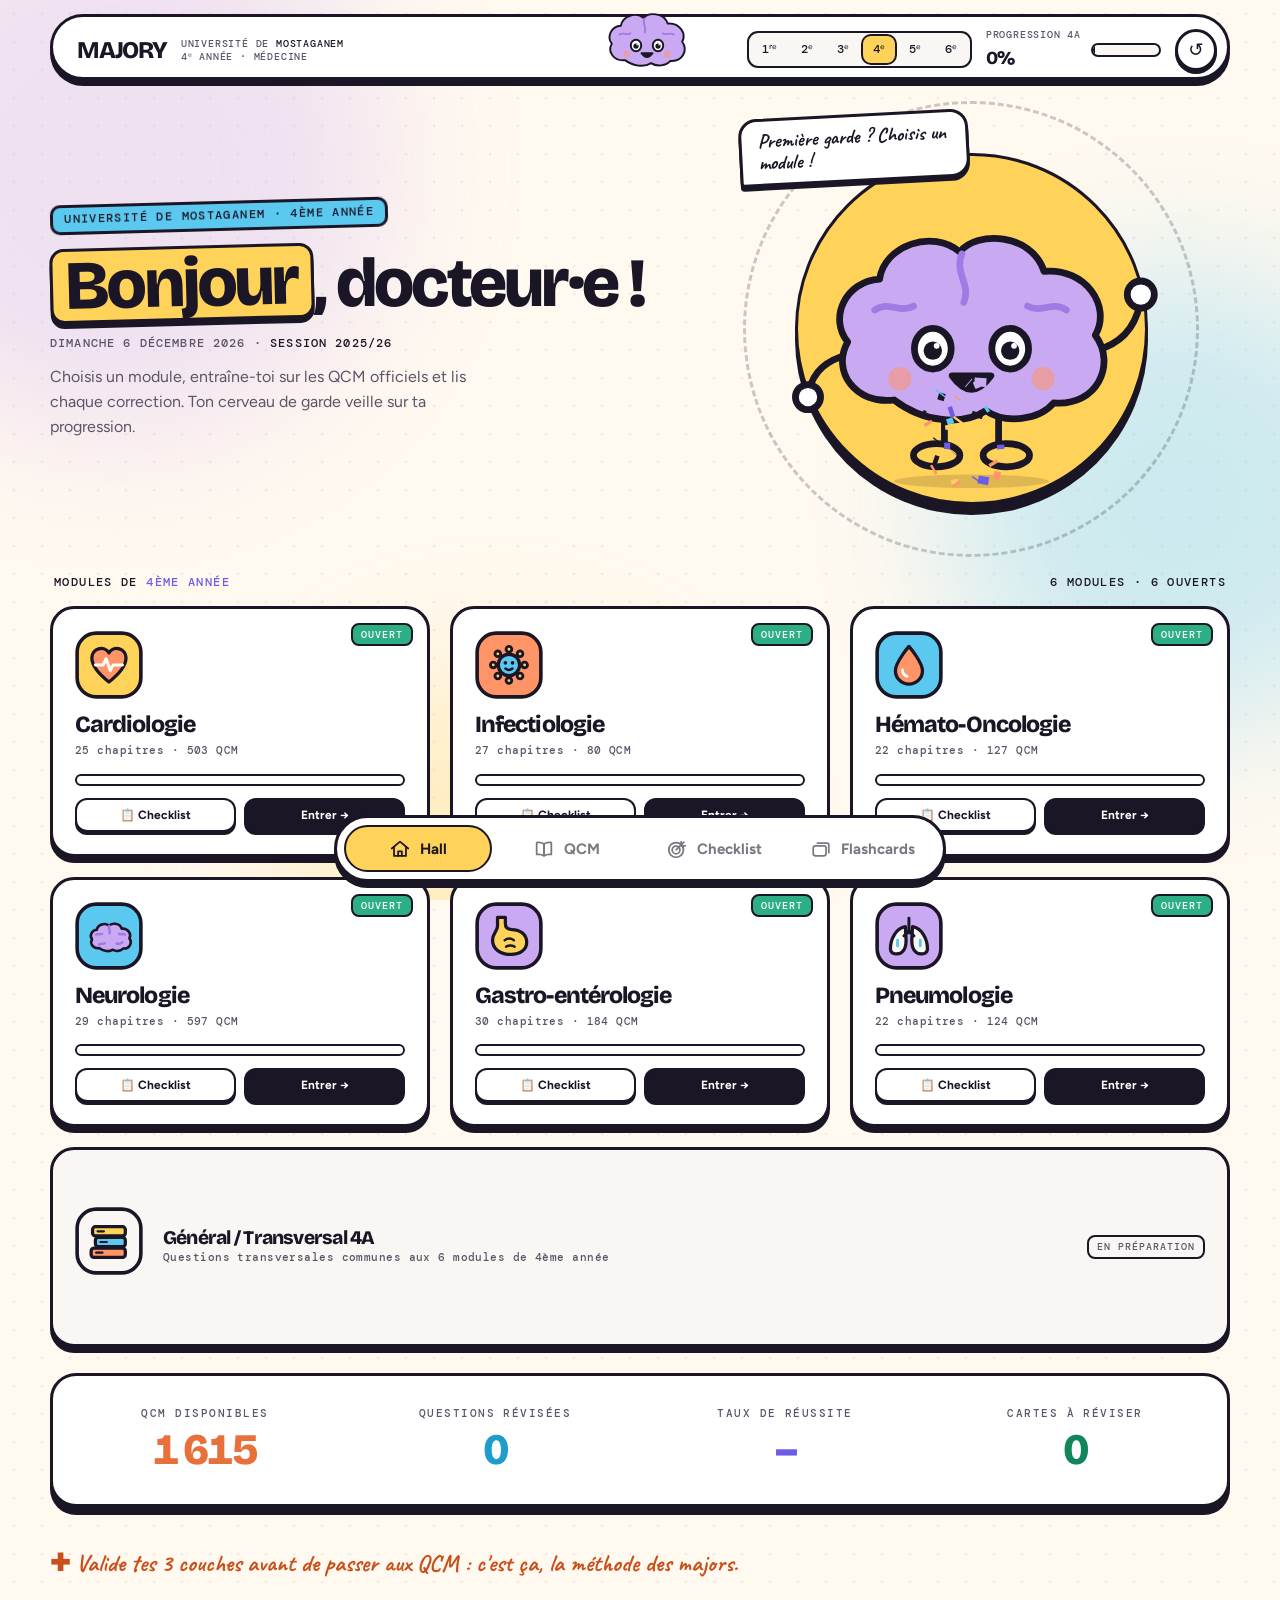
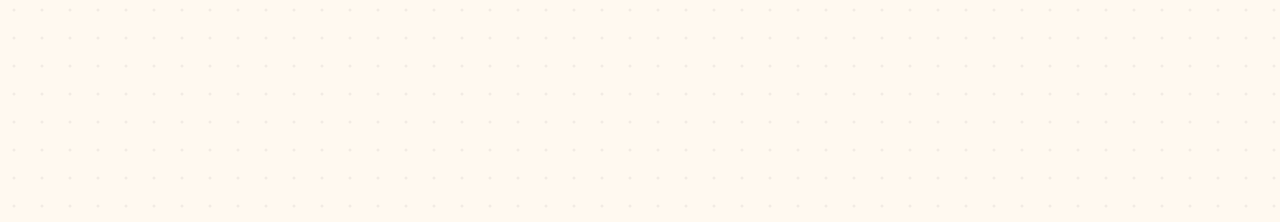
==== commit 131f83fd: "Add files via upload" ====
--- a/dashboard.html
+++ b/dashboard.html
@@ -458,7 +458,7 @@
       { id:'psy', ico:'🧠', name:'Psychiatrie', active:true, chaps:23, qcm:197, desc:'Psychiatrie et santé mentale · 23 cours & TD · 197 QCM d\'annales certifiées (Mostaganem & Oran)' },
       { id:'gyn', ico:'🤰', name:'Gynécologie', active:true, chaps:37, qcm:466, desc:'Gynécologie et obstétrique · 37 cours officiels · 466 QCM d\'annales' },
       { id:'ped', ico:'👶', name:'Pédiatrie', active:true, chaps:57, qcm:190, desc:'Pédiatrie et néonatalogie · 49 cours & 8 TD officiels' },
-      { id:'otr', ico:'🦴', name:'OTR (Orthopédie-Traumatologie & Rhumatologie)', active:true, chaps:46, qcm:796, desc:'OTR · 46 cours · 796 QCM d\'annales (Faculté d\'Oran)' },
+      { id:'otr', ico:'🦴', name:'OTR (Orthopédie-Traumatologie & Rhumatologie)', active:true, chaps:46, qcm:1395, desc:'OTR · 46 cours · 1395 QCM d\'annales (Oran & Mostaganem)' },
       { id:'gen5', ico:'📚', name:'Général / Transversal 5A', desc:'Questions transversales communes aux modules de 5ème année', transversal:true }
     ]
   },
@@ -1302,7 +1302,7 @@
   getRawQcms: () => (window.QCM_GERIATRIE && Array.isArray(window.QCM_GERIATRIE)) ? window.QCM_GERIATRIE : [],
   getJustifications: () => (window.JUSTIFICATIONS_GERIATRIE || {}) };
 MODULE_CONFIGS['otr'] = { id:'otr', year:'5eme', title:'OTR', ico:'🦴', fullName:'Orthopédie-Traumatologie & Rhumatologie',
-  subText:'FACULTÉ DE MÉDECINE D’ORAN · 5ÈME ANNÉE · 46 COURS · 796 QCM D\'ANNALES',
+  subText:'MOSTAGANEM & ORAN · 5ÈME ANNÉE · 46 COURS · 1395 QCM D\'ANNALES ET D\'AUTO-ÉVALUATION',
   chapters:["Généralités sur les fractures de l’adulte","Luxation de l’épaule","Disjonction acromio-claviculaire","Fracture de la clavicule","Fracture de l’humérus proximal","Fractures de la diaphyse humérale","Fractures de la palette humérale","Fractures de l’extrémité proximale des 2 os de l’avant-bras","Luxation du coude","Fractures du poignet et de l’extrémité inférieure du radius","Fractures des os du carpe","Fractures des os de l’avant-bras","Fractures de l’anneau pelvien","Fractures-luxations traumatiques de la hanche","Fractures du fémur proximal","Syndrome des loges","Fractures de jambe ouverte et fermée","Fractures du pilon tibial","Fractures bi-malléolaires","Traumatismes du rachis","Traumatismes ligamentaires et osseux du genou","Polyarthrite rhumatoïde","Spondyloarthrites","Lombalgies et lombosciatique","Arthrose (genou, hanche)","Syndrome du canal carpien","Rhumatismes métaboliques (goutte)","Algoneurodystrophie (SDRC)","Épaule douloureuse","Ostéopathies déminéralisantes (ostéoporose, ostéomalacie)","Arthrites infectieuses septiques et mal de Pott","Fractures de l’enfant et traumatismes du cartilage de croissance","Maladies luxantes de la hanche","Déviations rachidiennes (scoliose, cyphose)","Infections ostéoarticulaires (ostéoarthrite, ostéomyélite)","Boiterie chez l’enfant et l’adolescent","Malformations congénitales du pied chez l’enfant","Tumeurs osseuses (bénignes, malignes, primitives, secondaires)","Membres inférieurs et locomotion","Membres supérieurs et préhension","Situations de handicap et qualité de vie","Principes de base en MPR","Complications de l’immobilité et du décubitus","Amputations des membres","Prise en charge MPR des atteintes articulaires","Prise en charge MPR des lésions traumatiques"],
   getRawQcms: () => (window.QCM_OTR && Array.isArray(window.QCM_OTR)) ? window.QCM_OTR : [],
   getJustifications: () => (window.JUSTIFICATIONS_OTR || {}) };
@@ -1449,6 +1449,9 @@
       const isAlger = /alger/i.test(srcText) || (q.sources && q.sources.some(s => /alger/i.test(s.texte || '')));
       const isOran = /oran/i.test(srcText) || (q.sources && q.sources.some(s => /oran/i.test(s.texte || ''))) || !!q.isOran;
 
+      const baseFac = (f => /constantine/i.test(f) ? 'constantine' : /tlemcen/i.test(f) ? 'tlemcen' : /sidi/i.test(f) ? 'sba' : 'mosta')(String(q.faculty || ''));
+      const facSet = [...new Set((q.sources || []).map(s => { const t = s.texte || ''; return /alger/i.test(t) ? 'alger' : /oran/i.test(t) ? 'oran' : /mostaganem/i.test(t) ? 'mosta' : baseFac; }))];
+      const FAC_LAB = { mosta: 'Mostaganem', alger: 'Alger', oran: 'Oran', constantine: 'Constantine', tlemcen: 'Tlemcen', sba: 'Sidi Bel Abbès' };
       return {
         id: q.id,
         y: annee,
@@ -1464,7 +1467,8 @@
         remarque: [justifs._remarque || q.remarque || '', (q.note_cle && !String(justifs._remarque || '').includes(q.note_cle)) ? '⚠ ' + q.note_cle : ''].filter(Boolean).join(' '),
         isAlger: !!isAlger,
         isOran: !!isOran,
-        faculty: isAlger ? 'Alger' : (isOran ? 'Oran' : (q.faculty || 'Mostaganem')),
+        facs: facSet.length > 1 ? facSet : null,
+        faculty: facSet.length > 1 ? facSet.map(f => FAC_LAB[f]).join(' · ') : (isAlger ? 'Alger' : (isOran ? 'Oran' : (q.faculty || 'Mostaganem'))),
         image: q.image || '',
         image_legende: q.image_legende || '',
         groupe: q.groupe || '',
@@ -1709,10 +1713,12 @@
   });
 }
 
+// Une question fusionnée (ex. Oran + Mostaganem) compte dans chacune de ses facultés
+function facOf(q){ return (q.facs && q.facs.length) ? q.facs : [facKey(q)]; }
 // Question retenue par le filtre de facultés actif (Mosta / Alger / Oran)
 function qInFac(q){
   let facs; try { facs = (anView && anView.faculties) ? anView.faculties : getStoredFaculties(); } catch(e){ facs = ['mosta','alger','oran']; }
-  return facs.includes(facKey(q));
+  return facOf(q).some(f => facs.includes(f));
 }
 function chapterQsCount(i){ return (QCMS[i] || []).filter(qInFac).length; }
 
@@ -2249,7 +2255,7 @@
     qs.forEach(q => allQuestions.push(q));
   });
   const c = { mosta: 0, alger: 0, oran: 0, constantine: 0, tlemcen: 0, sba: 0 };
-  allQuestions.forEach(q => { c[facKey(q)]++; });
+  allQuestions.forEach(q => { facOf(q).forEach(f => { c[f]++; }); });
   c.total = allQuestions.length;
   return c;
 }
@@ -2417,7 +2423,7 @@
   const fy = anView.fy || 'all', ft = anView.ft || 'all', fs = anView.fs || 'all';
   const facs = (anView && anView.faculties) ? anView.faculties : getStoredFaculties();
   return qs.map((q, j) => ({ q, j })).filter(({ q, j }) => {
-    if (!facs.includes(facKey(q))) return false;
+    if (!facOf(q).some(f => facs.includes(f))) return false;
     if (fy !== 'all' && !qYears(q).includes(String(fy))) return false;
     if (ft !== 'all' && q.t !== ft) return false;
     const a = state.answers[ch + ':' + j];
@@ -2683,7 +2689,7 @@
     const hasAlger = qs.some(q => q.isAlger);
     const hasOran = qs.some(q => q.isOran);
     const hasExternal = hasAlger || hasOran;
-    const mostaTotal = qs.filter(q => facKey(q) === 'mosta').length;
+    const mostaTotal = qs.filter(q => facOf(q).includes('mosta')).length;
     const algerTotal = qs.filter(q => q.isAlger).length;
     const oranTotal = qs.filter(q => q.isOran).length;
 
@@ -2978,9 +2984,9 @@
             Toutes (${cnt.totalChapter})
           </button>
           <button class="fchip ${isFacultySelected('mosta') ? 'on' : ''}" onclick="toggleSingleFaculty('mosta')" title="Basculer Mostaganem">
-            Mostaganem (${qs.filter(q => facKey(q) === 'mosta').length})
+            Mostaganem (${qs.filter(q => facOf(q).includes('mosta')).length})
           </button>
-          ${Object.entries(EXT_FACS).map(([k, n]) => { const c = qs.filter(q => facKey(q) === k).length; return c ? `<button class="fchip ${isFacultySelected(k) ? 'on' : ''}" onclick="toggleSingleFaculty('${k}')" title="Basculer ${n}">${n} (${c})</button>` : ''; }).join('')}
+          ${Object.entries(EXT_FACS).map(([k, n]) => { const c = qs.filter(q => facOf(q).includes(k)).length; return c ? `<button class="fchip ${isFacultySelected(k) ? 'on' : ''}" onclick="toggleSingleFaculty('${k}')" title="Basculer ${n}">${n} (${c})</button>` : ''; }).join('')}
           ${hasAlger || cnt.alger > 0 ? `
           <button class="fchip ${isFacultySelected('alger') ? 'on' : ''}" onclick="toggleSingleFaculty('alger')" title="Basculer Alger">
             Alger (${cnt.alger})
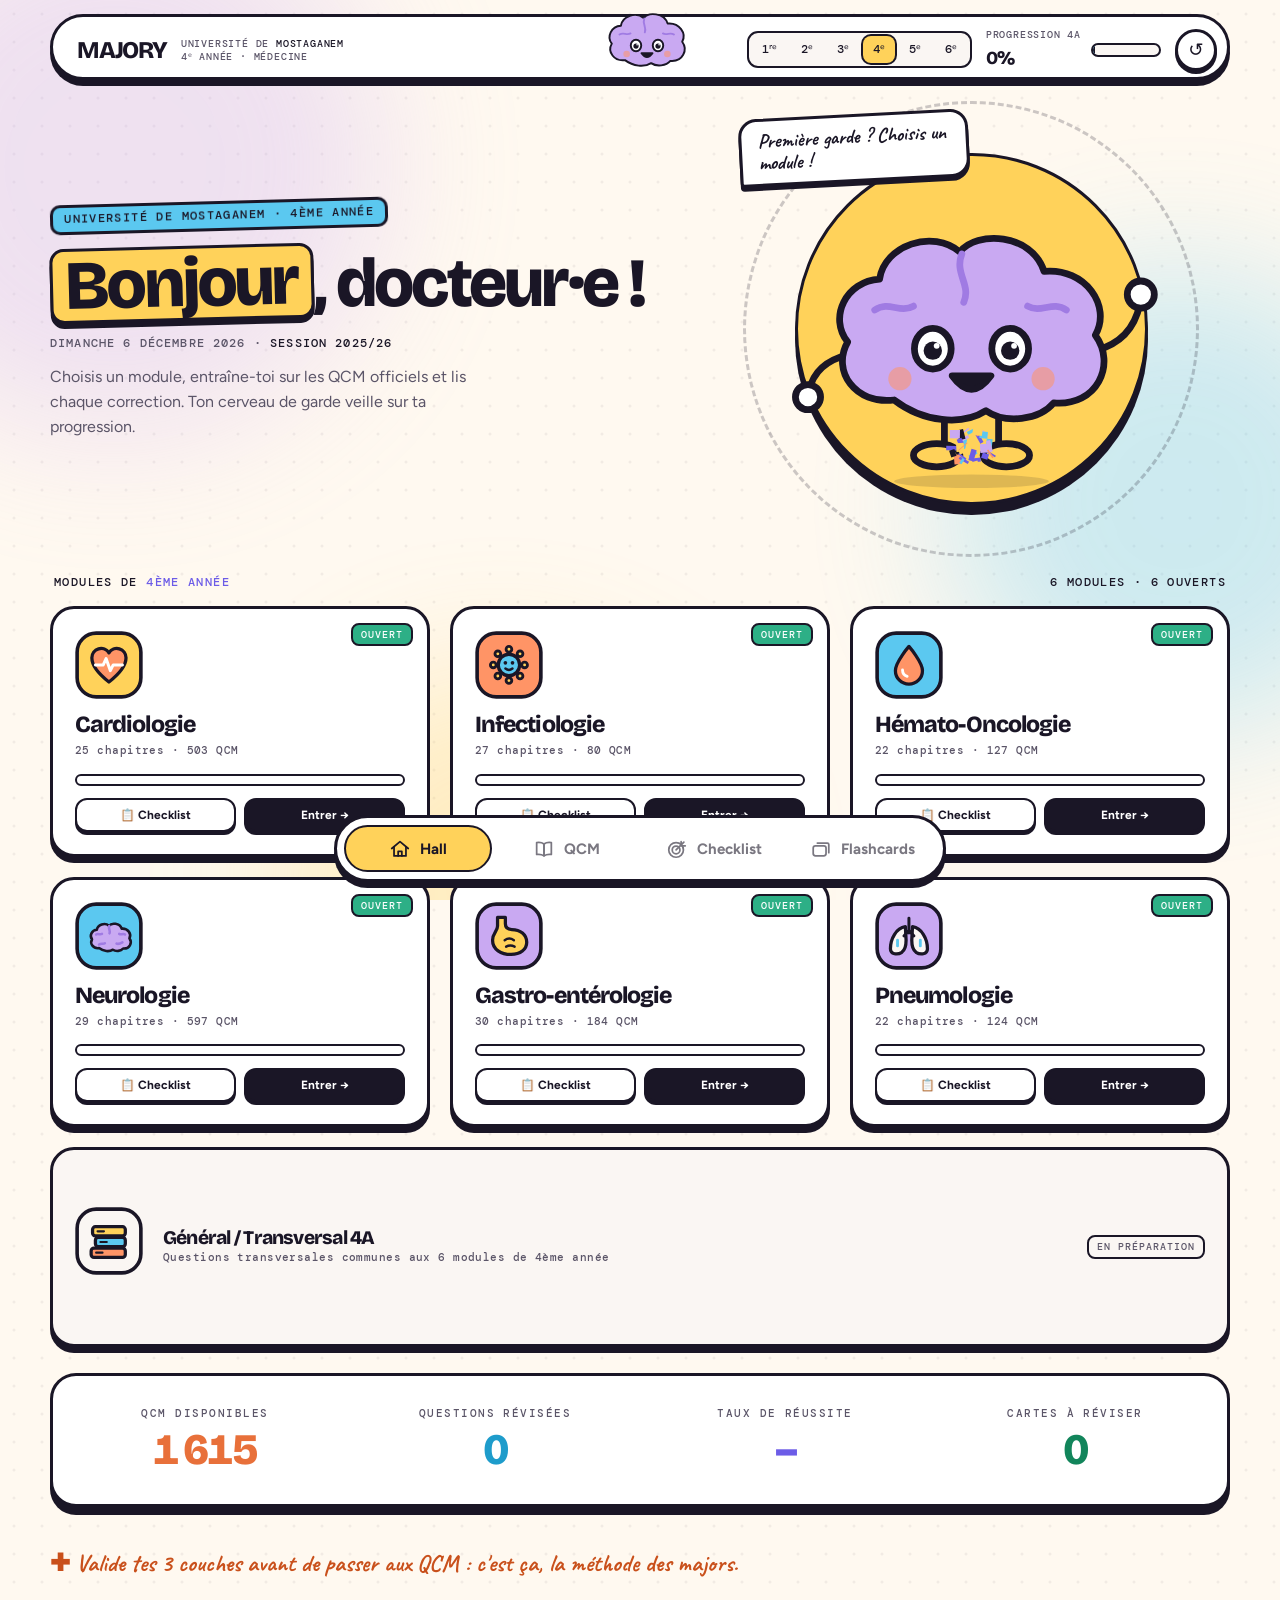
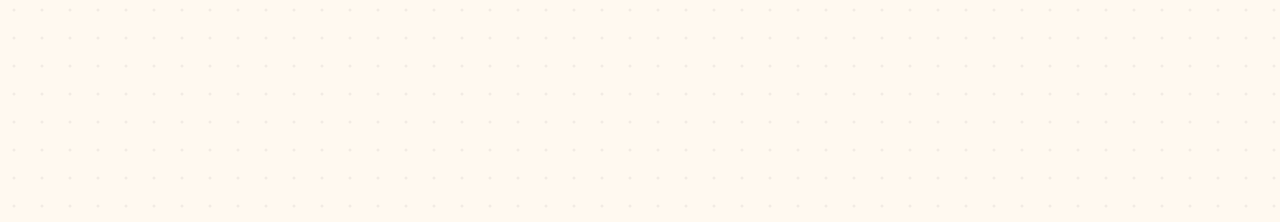
==== commit 2fcf274e: "Add files via upload" ====
--- a/dashboard.html
+++ b/dashboard.html
@@ -458,7 +458,7 @@
       { id:'psy', ico:'🧠', name:'Psychiatrie', active:true, chaps:23, qcm:197, desc:'Psychiatrie et santé mentale · 23 cours & TD · 197 QCM d\'annales certifiées (Mostaganem & Oran)' },
       { id:'gyn', ico:'🤰', name:'Gynécologie', active:true, chaps:37, qcm:466, desc:'Gynécologie et obstétrique · 37 cours officiels · 466 QCM d\'annales' },
       { id:'ped', ico:'👶', name:'Pédiatrie', active:true, chaps:57, qcm:190, desc:'Pédiatrie et néonatalogie · 49 cours & 8 TD officiels' },
-      { id:'otr', ico:'🦴', name:'OTR (Orthopédie-Traumatologie & Rhumatologie)', active:true, chaps:46, qcm:1395, desc:'OTR · 46 cours · 1395 QCM d\'annales (Oran & Mostaganem)' },
+      { id:'otr', ico:'🦴', name:'OTR (Orthopédie-Traumatologie & Rhumatologie)', active:true, chaps:47, qcm:1397, desc:'OTR · 47 cours · 1397 QCM d\'annales (Oran & Mostaganem)' },
       { id:'gen5', ico:'📚', name:'Général / Transversal 5A', desc:'Questions transversales communes aux modules de 5ème année', transversal:true }
     ]
   },
@@ -1302,8 +1302,8 @@
   getRawQcms: () => (window.QCM_GERIATRIE && Array.isArray(window.QCM_GERIATRIE)) ? window.QCM_GERIATRIE : [],
   getJustifications: () => (window.JUSTIFICATIONS_GERIATRIE || {}) };
 MODULE_CONFIGS['otr'] = { id:'otr', year:'5eme', title:'OTR', ico:'🦴', fullName:'Orthopédie-Traumatologie & Rhumatologie',
-  subText:'MOSTAGANEM & ORAN · 5ÈME ANNÉE · 46 COURS · 1395 QCM D\'ANNALES ET D\'AUTO-ÉVALUATION',
-  chapters:["Généralités sur les fractures de l’adulte","Luxation de l’épaule","Disjonction acromio-claviculaire","Fracture de la clavicule","Fracture de l’humérus proximal","Fractures de la diaphyse humérale","Fractures de la palette humérale","Fractures de l’extrémité proximale des 2 os de l’avant-bras","Luxation du coude","Fractures du poignet et de l’extrémité inférieure du radius","Fractures des os du carpe","Fractures des os de l’avant-bras","Fractures de l’anneau pelvien","Fractures-luxations traumatiques de la hanche","Fractures du fémur proximal","Syndrome des loges","Fractures de jambe ouverte et fermée","Fractures du pilon tibial","Fractures bi-malléolaires","Traumatismes du rachis","Traumatismes ligamentaires et osseux du genou","Polyarthrite rhumatoïde","Spondyloarthrites","Lombalgies et lombosciatique","Arthrose (genou, hanche)","Syndrome du canal carpien","Rhumatismes métaboliques (goutte)","Algoneurodystrophie (SDRC)","Épaule douloureuse","Ostéopathies déminéralisantes (ostéoporose, ostéomalacie)","Arthrites infectieuses septiques et mal de Pott","Fractures de l’enfant et traumatismes du cartilage de croissance","Maladies luxantes de la hanche","Déviations rachidiennes (scoliose, cyphose)","Infections ostéoarticulaires (ostéoarthrite, ostéomyélite)","Boiterie chez l’enfant et l’adolescent","Malformations congénitales du pied chez l’enfant","Tumeurs osseuses (bénignes, malignes, primitives, secondaires)","Membres inférieurs et locomotion","Membres supérieurs et préhension","Situations de handicap et qualité de vie","Principes de base en MPR","Complications de l’immobilité et du décubitus","Amputations des membres","Prise en charge MPR des atteintes articulaires","Prise en charge MPR des lésions traumatiques"],
+  subText:'MOSTAGANEM & ORAN · 5ÈME ANNÉE · 47 COURS · 1397 QCM D\'ANNALES ET D\'AUTO-ÉVALUATION',
+  chapters:["Généralités sur les fractures de l’adulte","Luxation de l’épaule","Disjonction acromio-claviculaire","Fracture de la clavicule","Fracture de l’humérus proximal","Fractures de la diaphyse humérale","Fractures de la palette humérale","Fractures de l’extrémité proximale des 2 os de l’avant-bras","Luxation du coude","Fractures du poignet et de l’extrémité inférieure du radius","Fractures des os du carpe","Fractures des os de l’avant-bras","Fractures de l’anneau pelvien","Fractures-luxations traumatiques de la hanche","Fractures du fémur proximal","Syndrome des loges","Fractures de jambe ouverte et fermée","Fractures du pilon tibial","Fractures bi-malléolaires","Traumatismes du rachis","Traumatismes ligamentaires et osseux du genou","Polyarthrite rhumatoïde","Spondyloarthrites","Lombalgies et lombosciatique","Arthrose (genou, hanche)","Syndrome du canal carpien","Rhumatismes métaboliques (goutte)","Algoneurodystrophie (SDRC)","Épaule douloureuse","Ostéopathies déminéralisantes (ostéoporose, ostéomalacie)","Arthrites infectieuses septiques et mal de Pott","Fractures de l’enfant et traumatismes du cartilage de croissance","Maladies luxantes de la hanche","Déviations rachidiennes (scoliose, cyphose)","Infections ostéoarticulaires (ostéoarthrite, ostéomyélite)","Boiterie chez l’enfant et l’adolescent","Malformations congénitales du pied chez l’enfant","Tumeurs osseuses (bénignes, malignes, primitives, secondaires)","Membres inférieurs et locomotion","Membres supérieurs et préhension","Situations de handicap et qualité de vie","Principes de base en MPR","Complications de l’immobilité et du décubitus","Amputations des membres","Prise en charge MPR des atteintes articulaires","Prise en charge MPR des lésions traumatiques","Arthrite septique à germe banal"],
   getRawQcms: () => (window.QCM_OTR && Array.isArray(window.QCM_OTR)) ? window.QCM_OTR : [],
   getJustifications: () => (window.JUSTIFICATIONS_OTR || {}) };
 MODULE_CONFIGS['dermato'] = { id:'dermato', year:'6eme', title:'Dermatologie', ico:'🧴', fullName:'Dermatologie',
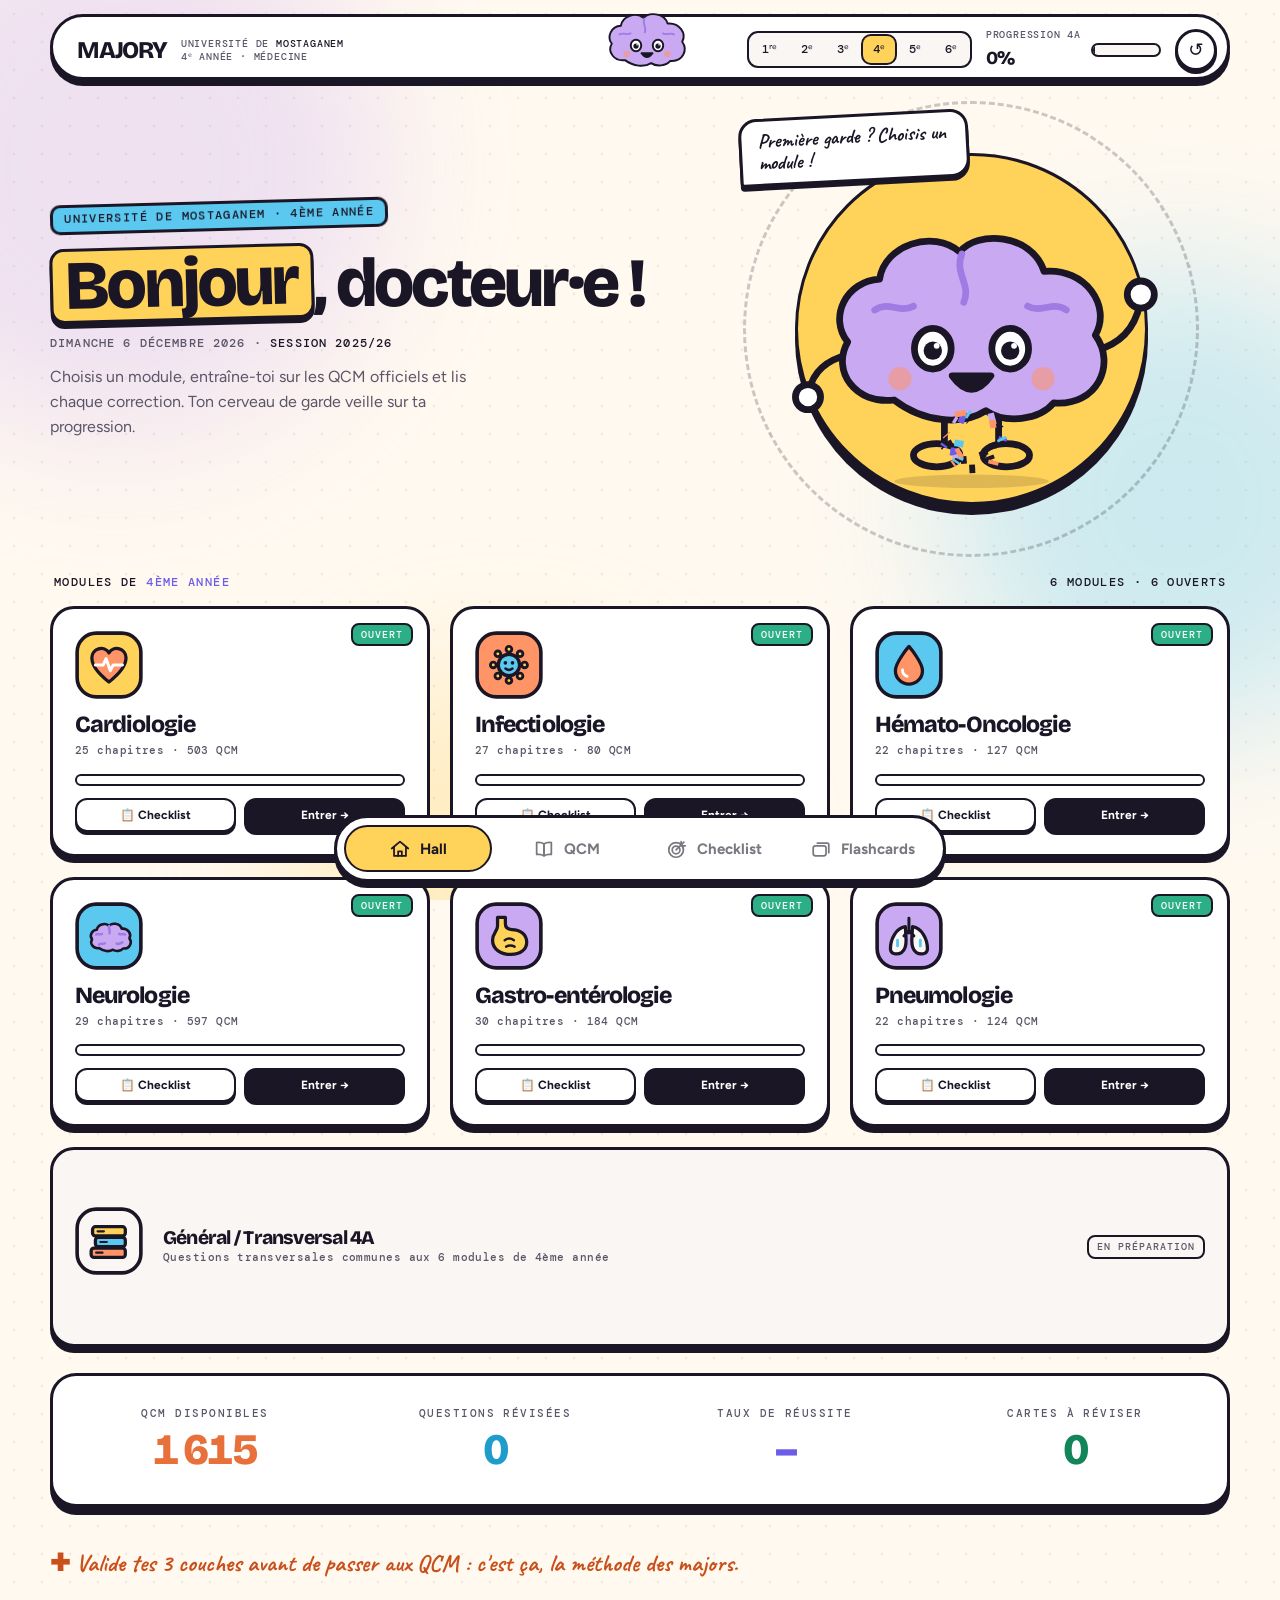
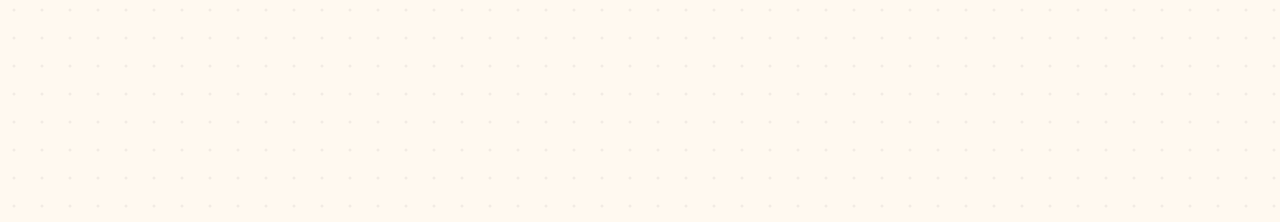
==== commit ecea396e: "Add files via upload" ====
--- a/dashboard.html
+++ b/dashboard.html
@@ -458,7 +458,7 @@
       { id:'psy', ico:'🧠', name:'Psychiatrie', active:true, chaps:23, qcm:197, desc:'Psychiatrie et santé mentale · 23 cours & TD · 197 QCM d\'annales certifiées (Mostaganem & Oran)' },
       { id:'gyn', ico:'🤰', name:'Gynécologie', active:true, chaps:37, qcm:466, desc:'Gynécologie et obstétrique · 37 cours officiels · 466 QCM d\'annales' },
       { id:'ped', ico:'👶', name:'Pédiatrie', active:true, chaps:57, qcm:190, desc:'Pédiatrie et néonatalogie · 49 cours & 8 TD officiels' },
-      { id:'otr', ico:'🦴', name:'OTR (Orthopédie-Traumatologie & Rhumatologie)', active:true, chaps:47, qcm:1397, desc:'OTR · 47 cours · 1397 QCM d\'annales (Oran & Mostaganem)' },
+      { id:'otr', ico:'🦴', name:'OTR (Orthopédie-Traumatologie & Rhumatologie)', active:true, chaps:41, qcm:1394, desc:'OTR · 41 cours · 1394 QCM d\'annales (Oran & Mostaganem)' },
       { id:'gen5', ico:'📚', name:'Général / Transversal 5A', desc:'Questions transversales communes aux modules de 5ème année', transversal:true }
     ]
   },
@@ -1302,8 +1302,8 @@
   getRawQcms: () => (window.QCM_GERIATRIE && Array.isArray(window.QCM_GERIATRIE)) ? window.QCM_GERIATRIE : [],
   getJustifications: () => (window.JUSTIFICATIONS_GERIATRIE || {}) };
 MODULE_CONFIGS['otr'] = { id:'otr', year:'5eme', title:'OTR', ico:'🦴', fullName:'Orthopédie-Traumatologie & Rhumatologie',
-  subText:'MOSTAGANEM & ORAN · 5ÈME ANNÉE · 47 COURS · 1397 QCM D\'ANNALES ET D\'AUTO-ÉVALUATION',
-  chapters:["Généralités sur les fractures de l’adulte","Luxation de l’épaule","Disjonction acromio-claviculaire","Fracture de la clavicule","Fracture de l’humérus proximal","Fractures de la diaphyse humérale","Fractures de la palette humérale","Fractures de l’extrémité proximale des 2 os de l’avant-bras","Luxation du coude","Fractures du poignet et de l’extrémité inférieure du radius","Fractures des os du carpe","Fractures des os de l’avant-bras","Fractures de l’anneau pelvien","Fractures-luxations traumatiques de la hanche","Fractures du fémur proximal","Syndrome des loges","Fractures de jambe ouverte et fermée","Fractures du pilon tibial","Fractures bi-malléolaires","Traumatismes du rachis","Traumatismes ligamentaires et osseux du genou","Polyarthrite rhumatoïde","Spondyloarthrites","Lombalgies et lombosciatique","Arthrose (genou, hanche)","Syndrome du canal carpien","Rhumatismes métaboliques (goutte)","Algoneurodystrophie (SDRC)","Épaule douloureuse","Ostéopathies déminéralisantes (ostéoporose, ostéomalacie)","Arthrites infectieuses septiques et mal de Pott","Fractures de l’enfant et traumatismes du cartilage de croissance","Maladies luxantes de la hanche","Déviations rachidiennes (scoliose, cyphose)","Infections ostéoarticulaires (ostéoarthrite, ostéomyélite)","Boiterie chez l’enfant et l’adolescent","Malformations congénitales du pied chez l’enfant","Tumeurs osseuses (bénignes, malignes, primitives, secondaires)","Membres inférieurs et locomotion","Membres supérieurs et préhension","Situations de handicap et qualité de vie","Principes de base en MPR","Complications de l’immobilité et du décubitus","Amputations des membres","Prise en charge MPR des atteintes articulaires","Prise en charge MPR des lésions traumatiques","Arthrite septique à germe banal"],
+  subText:'MOSTAGANEM & ORAN · 5ÈME ANNÉE · 41 COURS · 1394 QCM D\'ANNALES ET D\'AUTO-ÉVALUATION',
+  chapters:["Fracture du scaphoïde","Déviations rachidiennes (scolioses et cyphoses)","Généralités sur les fractures de l’enfant","Arthrite septique à germe banal","Boiterie chez l’enfant","Arthrose (genou, hanche)","Luxation de l’épaule","Complications de décubitus","Disjonction acromio-claviculaire","Épaule douloureuse","Fracture bimalléolaire","Fracture de l’extrémité inférieure du radius","Fractures des deux os de l’avant-bras","Fracture du col du fémur","Fractures du massif trochantérien","Fractures de jambe de l’adulte","Fractures de l’extrémité supérieure du fémur","La goutte","Luxation congénitale de la hanche (LCH)","Les fractures de l’humérus","Infections ostéo-articulaires de l’enfant","Situations de handicap et concept de qualité","Tumeurs osseuses","Lésions ligamentaires du genou","Lombosciatique","Luxation du coude","Luxation traumatique de la hanche","Malformations congénitales du pied et pied bot varus équin","Membre inférieur et locomotion","Membre supérieur et préhension","Ostéopathies déminéralisantes","Polyarthrite rhumatoïde","Principes de base en médecine physique et de réadaptation","Prise en charge des lésions traumatiques en MPR","Rééducation des pathologies rhumatismales","Syndrome douloureux régional complexe (SDRC)","Séquelles de l’amputation","Spondyloarthrites","Spondylodiscite tuberculeuse (mal de Pott)","Syndrome du canal carpien","Traumatisme du rachis"],
   getRawQcms: () => (window.QCM_OTR && Array.isArray(window.QCM_OTR)) ? window.QCM_OTR : [],
   getJustifications: () => (window.JUSTIFICATIONS_OTR || {}) };
 MODULE_CONFIGS['dermato'] = { id:'dermato', year:'6eme', title:'Dermatologie', ico:'🧴', fullName:'Dermatologie',
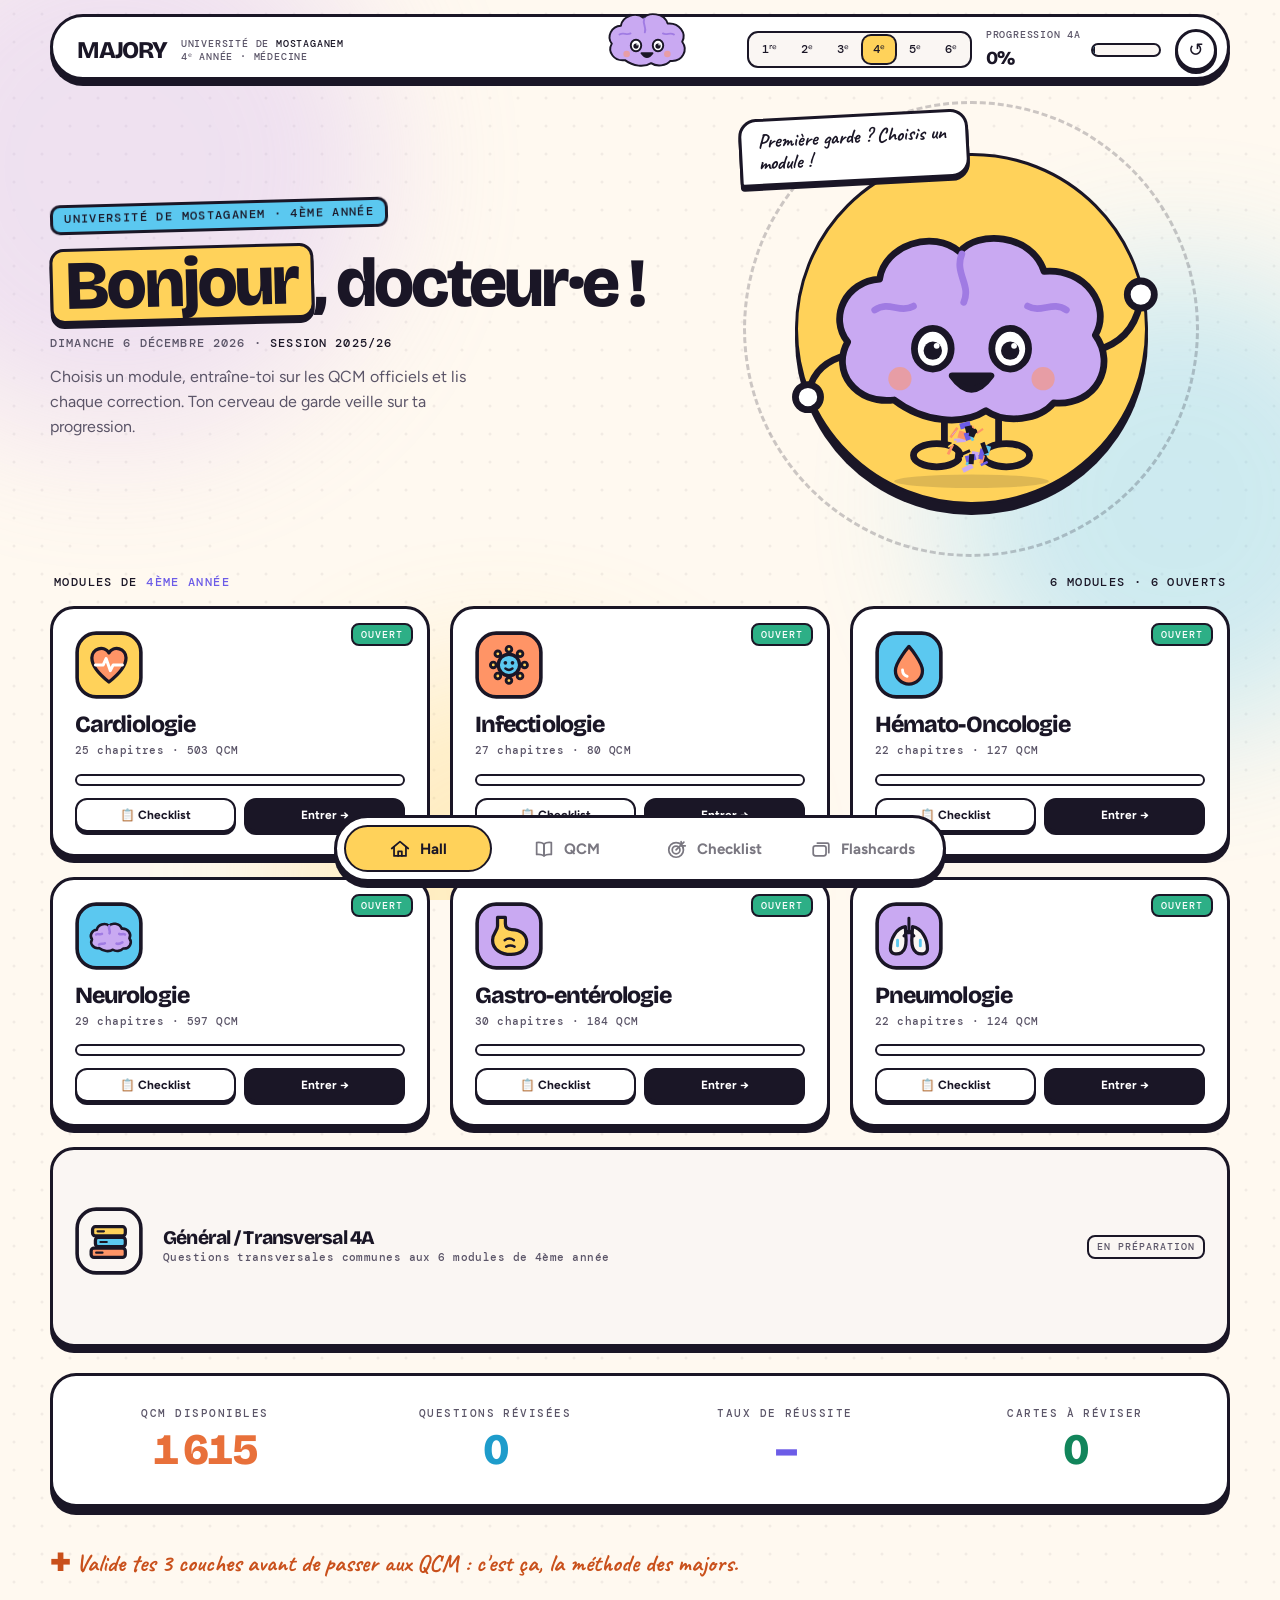
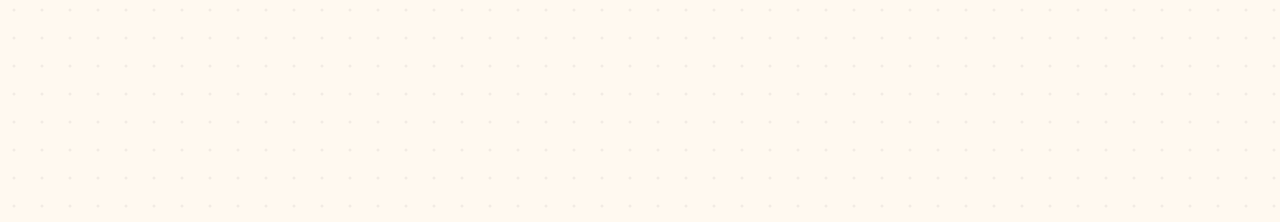
==== commit 8b019ee4: "Add files via upload" ====
--- a/dashboard.html
+++ b/dashboard.html
@@ -458,7 +458,7 @@
       { id:'psy', ico:'🧠', name:'Psychiatrie', active:true, chaps:23, qcm:197, desc:'Psychiatrie et santé mentale · 23 cours & TD · 197 QCM d\'annales certifiées (Mostaganem & Oran)' },
       { id:'gyn', ico:'🤰', name:'Gynécologie', active:true, chaps:37, qcm:466, desc:'Gynécologie et obstétrique · 37 cours officiels · 466 QCM d\'annales' },
       { id:'ped', ico:'👶', name:'Pédiatrie', active:true, chaps:57, qcm:190, desc:'Pédiatrie et néonatalogie · 49 cours & 8 TD officiels' },
-      { id:'otr', ico:'🦴', name:'OTR (Orthopédie-Traumatologie & Rhumatologie)', active:true, chaps:41, qcm:1394, desc:'OTR · 41 cours · 1394 QCM d\'annales (Oran & Mostaganem)' },
+      { id:'otr', ico:'🦴', name:'OTR (Orthopédie-Traumatologie & Rhumatologie)', active:true, chaps:43, qcm:1394, desc:'OTR · 43 cours · 1394 QCM d\'annales (Oran & Mostaganem)' },
       { id:'gen5', ico:'📚', name:'Général / Transversal 5A', desc:'Questions transversales communes aux modules de 5ème année', transversal:true }
     ]
   },
@@ -1302,8 +1302,8 @@
   getRawQcms: () => (window.QCM_GERIATRIE && Array.isArray(window.QCM_GERIATRIE)) ? window.QCM_GERIATRIE : [],
   getJustifications: () => (window.JUSTIFICATIONS_GERIATRIE || {}) };
 MODULE_CONFIGS['otr'] = { id:'otr', year:'5eme', title:'OTR', ico:'🦴', fullName:'Orthopédie-Traumatologie & Rhumatologie',
-  subText:'MOSTAGANEM & ORAN · 5ÈME ANNÉE · 41 COURS · 1394 QCM D\'ANNALES ET D\'AUTO-ÉVALUATION',
-  chapters:["Fracture du scaphoïde","Déviations rachidiennes (scolioses et cyphoses)","Généralités sur les fractures de l’enfant","Arthrite septique à germe banal","Boiterie chez l’enfant","Arthrose (genou, hanche)","Luxation de l’épaule","Complications de décubitus","Disjonction acromio-claviculaire","Épaule douloureuse","Fracture bimalléolaire","Fracture de l’extrémité inférieure du radius","Fractures des deux os de l’avant-bras","Fracture du col du fémur","Fractures du massif trochantérien","Fractures de jambe de l’adulte","Fractures de l’extrémité supérieure du fémur","La goutte","Luxation congénitale de la hanche (LCH)","Les fractures de l’humérus","Infections ostéo-articulaires de l’enfant","Situations de handicap et concept de qualité","Tumeurs osseuses","Lésions ligamentaires du genou","Lombosciatique","Luxation du coude","Luxation traumatique de la hanche","Malformations congénitales du pied et pied bot varus équin","Membre inférieur et locomotion","Membre supérieur et préhension","Ostéopathies déminéralisantes","Polyarthrite rhumatoïde","Principes de base en médecine physique et de réadaptation","Prise en charge des lésions traumatiques en MPR","Rééducation des pathologies rhumatismales","Syndrome douloureux régional complexe (SDRC)","Séquelles de l’amputation","Spondyloarthrites","Spondylodiscite tuberculeuse (mal de Pott)","Syndrome du canal carpien","Traumatisme du rachis"],
+  subText:'MOSTAGANEM & ORAN · 5ÈME ANNÉE · 43 COURS · 1394 QCM D\'ANNALES ET D\'AUTO-ÉVALUATION',
+  chapters:["Fracture du scaphoïde","Déviations rachidiennes (scolioses et cyphoses)","Généralités sur les fractures de l’enfant","Arthrite septique à germe banal","Boiterie chez l’enfant","Arthrose (genou, hanche)","Luxation de l’épaule","Complications de décubitus","Disjonction acromio-claviculaire","Épaule douloureuse","Fracture bimalléolaire","Fracture de l’extrémité inférieure du radius","Fractures des deux os de l’avant-bras","Fracture du col du fémur","Fractures du massif trochantérien","Fractures de jambe de l’adulte","Fractures de l’extrémité supérieure du fémur","La goutte","Luxation congénitale de la hanche (LCH)","Fractures de la diaphyse humérale","Fractures de la palette humérale","Fractures de l’extrémité supérieure de l’humérus","Infections ostéo-articulaires de l’enfant","Situations de handicap et concept de qualité","Tumeurs osseuses","Lésions ligamentaires du genou","Lombosciatique","Luxation du coude","Luxation traumatique de la hanche","Malformations congénitales du pied et pied bot varus équin","Membre inférieur et locomotion","Membre supérieur et préhension","Ostéopathies déminéralisantes","Polyarthrite rhumatoïde","Principes de base en médecine physique et de réadaptation","Prise en charge des lésions traumatiques en MPR","Rééducation des pathologies rhumatismales","Syndrome douloureux régional complexe (SDRC)","Séquelles de l’amputation","Spondyloarthrites","Spondylodiscite tuberculeuse (mal de Pott)","Syndrome du canal carpien","Traumatisme du rachis"],
   getRawQcms: () => (window.QCM_OTR && Array.isArray(window.QCM_OTR)) ? window.QCM_OTR : [],
   getJustifications: () => (window.JUSTIFICATIONS_OTR || {}) };
 MODULE_CONFIGS['dermato'] = { id:'dermato', year:'6eme', title:'Dermatologie', ico:'🧴', fullName:'Dermatologie',
